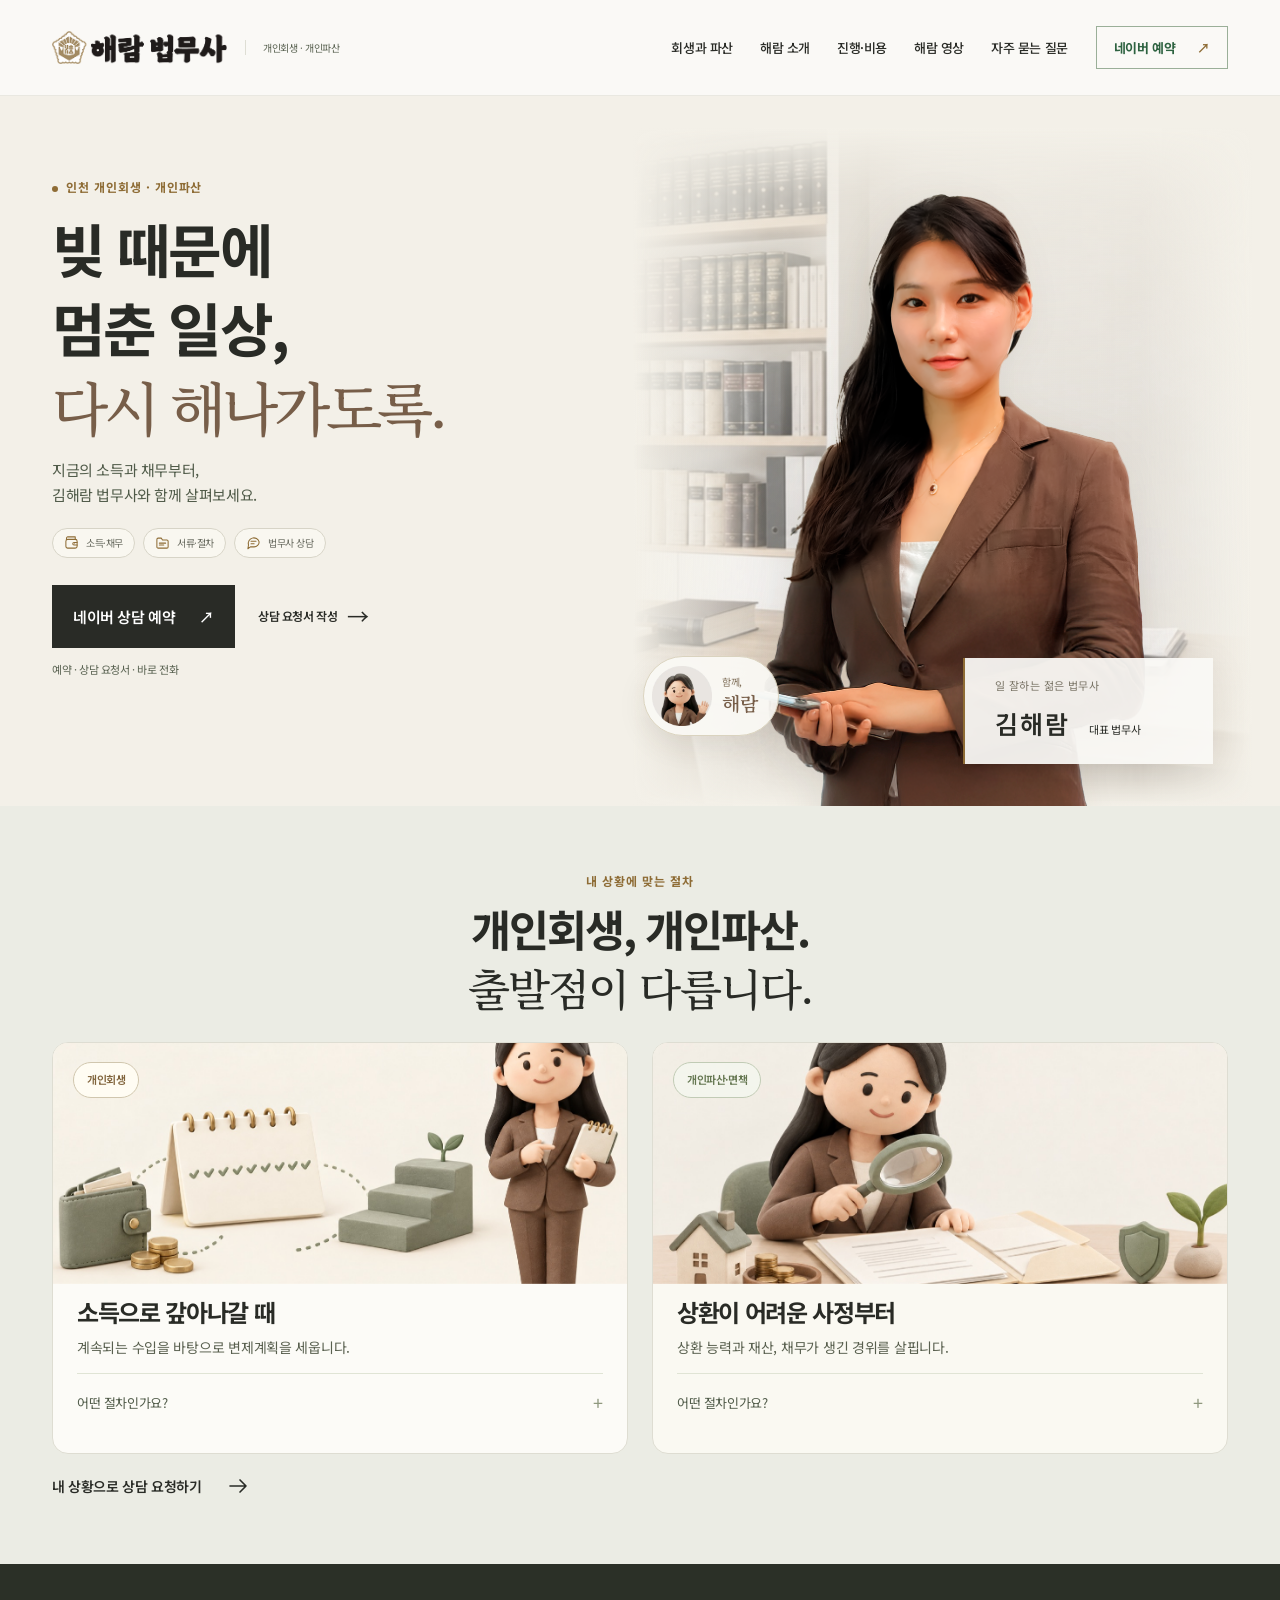
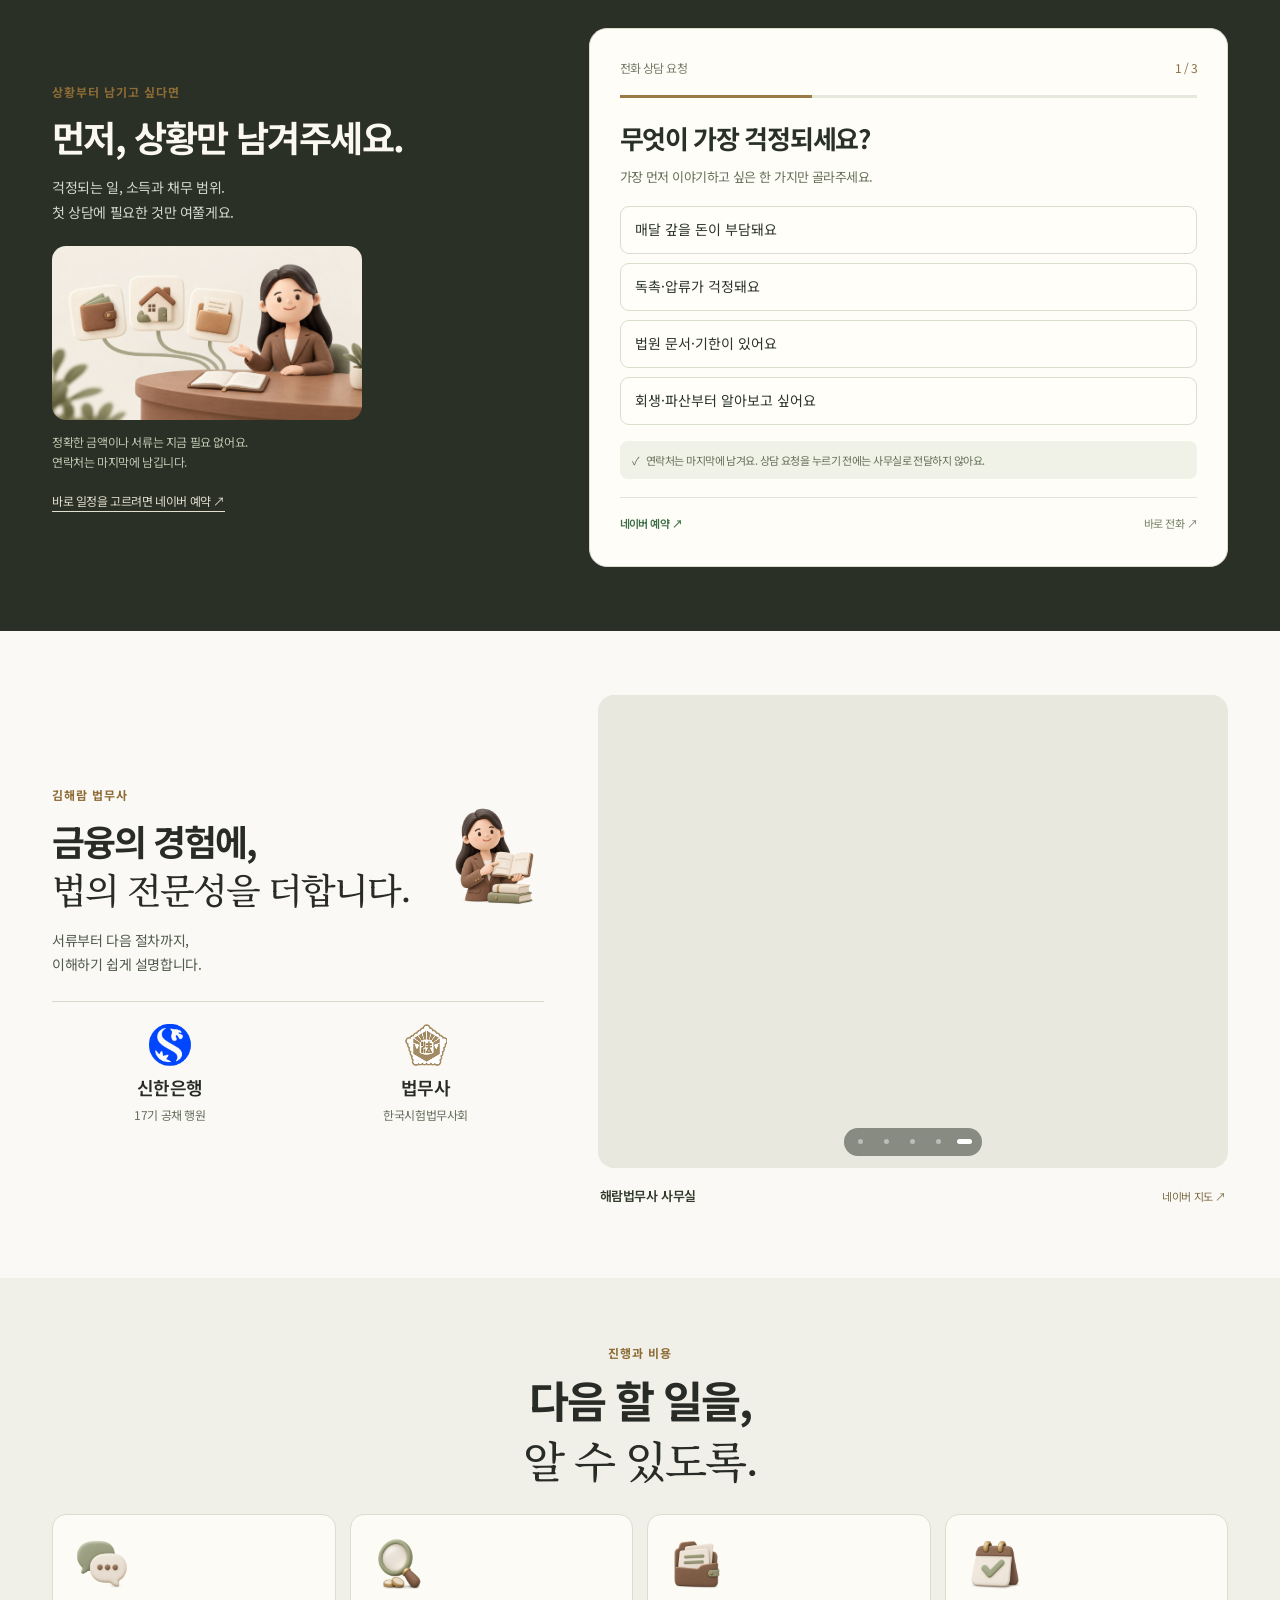
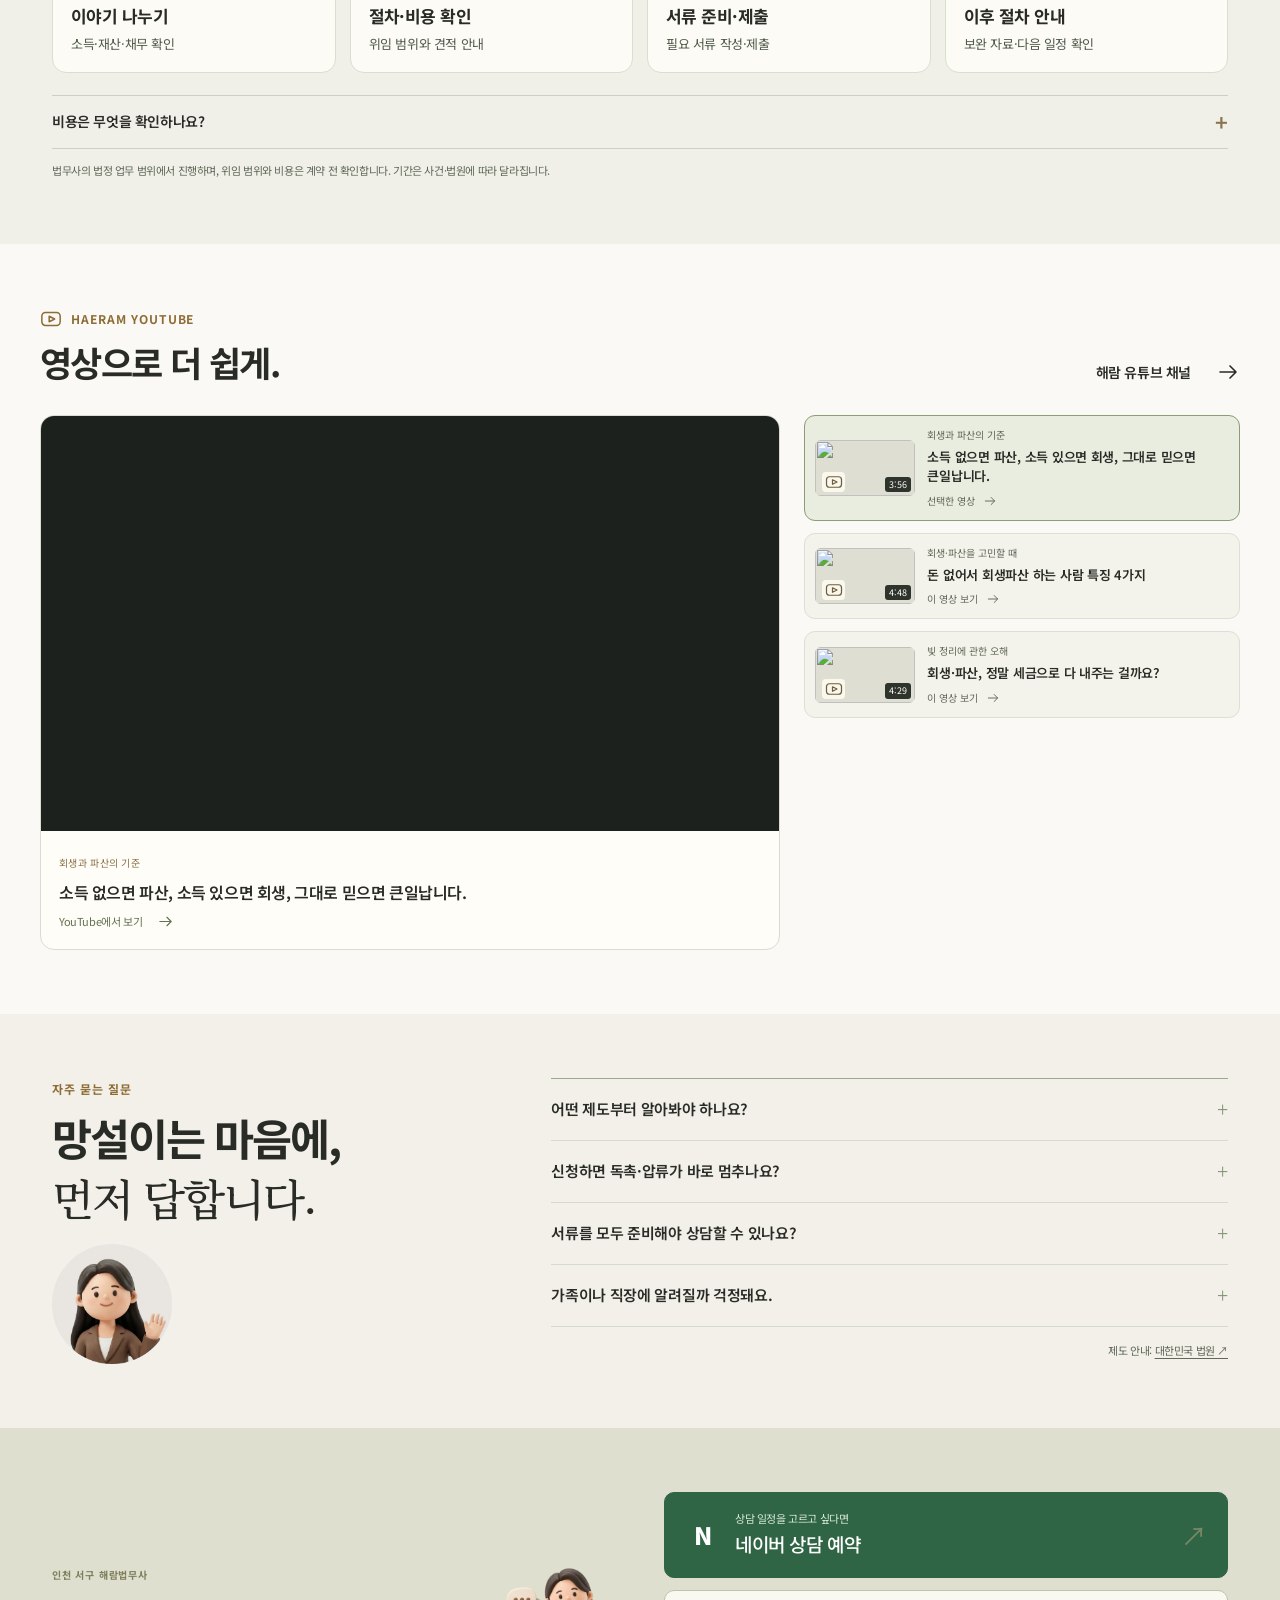
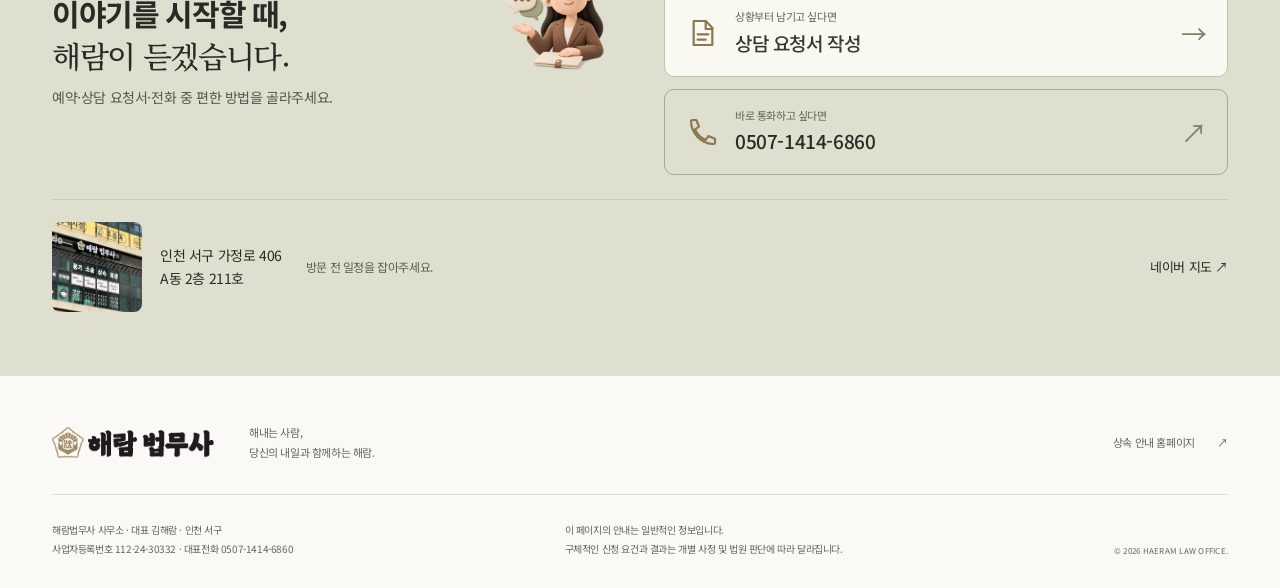
==== index.html @ 33211822 "Use the gold Haeram emblem as a square search and browser favicon" ====
<!doctype html>
<html lang="ko">
<head>
  <meta charset="utf-8">
  <meta name="viewport" content="width=device-width, initial-scale=1">
  <meta name="theme-color" content="#f5f2eb">
  <meta name="google-site-verification" content="SmGbr_n41JqSDn8TrXB387cep0vcuhlEyNXavCn6Y3E">
  <meta name="naver-site-verification" content="d7f7268e193a5d615406a916c98069a9100a23bd">
  <title>인천 개인회생·개인파산 상담 | 해람법무사</title>
  <meta name="description" content="인천 서구 해람법무사 사무소. 김해람 법무사와 개인회생·개인파산 절차, 서류와 비용을 확인하세요. 네이버 상담 예약, 간단한 전화 상담 요청서, 바로 전화로 상담을 시작할 수 있습니다.">
  <meta property="og:title" content="인천 개인회생·개인파산 상담 | 해람법무사">
  <meta property="og:description" content="인천 서구 해람법무사 사무소. 김해람 법무사와 개인회생·개인파산 절차, 서류와 비용을 확인하세요. 네이버 상담 예약, 간단한 전화 상담 요청서, 바로 전화로 상담을 시작할 수 있습니다.">
  <meta property="og:type" content="website">
  <meta property="og:url" content="https://recovery.haeram-law.com/">
  <meta property="og:site_name" content="해람 법무사">
  <meta property="og:image" content="https://recovery.haeram-law.com/assets/haeram-social-v1.jpg">
  <meta property="og:image:secure_url" content="https://recovery.haeram-law.com/assets/haeram-social-v1.jpg">
  <meta property="og:image:type" content="image/jpeg">
  <meta property="og:image:width" content="1200">
  <meta property="og:image:height" content="630">
  <meta property="og:image:alt" content="해람 법무사 개인회생·개인파산. 빚 때문에 멈춘 일상, 다시 해나가도록. 김해람 대표 법무사.">
  <meta name="twitter:card" content="summary_large_image">
  <meta name="twitter:title" content="인천 개인회생·개인파산 상담 | 해람법무사">
  <meta name="twitter:description" content="인천 서구 해람법무사 사무소. 김해람 법무사와 개인회생·개인파산 절차, 서류와 비용을 확인하세요. 네이버 상담 예약, 간단한 전화 상담 요청서, 바로 전화로 상담을 시작할 수 있습니다.">
  <meta name="twitter:image" content="https://recovery.haeram-law.com/assets/haeram-social-v1.jpg">
  <meta name="twitter:image:alt" content="해람 법무사 개인회생·개인파산. 빚 때문에 멈춘 일상, 다시 해나가도록. 김해람 대표 법무사.">
  <link rel="canonical" href="https://recovery.haeram-law.com/">
  <meta property="og:locale" content="ko_KR">
  <meta name="robots" content="index, follow, max-image-preview:large">
  <link rel="sitemap" type="application/xml" href="sitemap.xml">
  <link rel="icon" type="image/png" sizes="192x192" href="https://recovery.haeram-law.com/favicon.png">
  <link rel="apple-touch-icon" sizes="180x180" href="https://recovery.haeram-law.com/apple-touch-icon.png">
  <link rel="preload" as="image" href="assets/portrait-source-a.png">
  <link rel="stylesheet" href="styles.css">
  <link rel="stylesheet" href="visual-v2.css?v=11">
  <link rel="stylesheet" href="mobile-sections.css?v=11">
  <link rel="stylesheet" href="typography.css?v=12">
  <link rel="stylesheet" href="character-refresh.css?v=14">
  <link rel="stylesheet" href="refinement.css?v=16">
  <link rel="stylesheet" href="office-refresh.css?v=27">
  <link rel="stylesheet" href="intake.css?v=28">
  <style id="hero-critical">
/* Critical first-screen rules are embedded in index.html so late styles cannot break the hero. */
html,html.reading-expanded,html.disclosure-active{scroll-snap-type:none!important}
.screen{scroll-snap-align:none!important;scroll-snap-stop:normal!important}
@media(max-width:800px){
 html{-webkit-text-size-adjust:100%;text-size-adjust:100%;overflow-x:hidden;max-width:100%}
 body.visual-version{overflow-x:hidden;overflow-x:clip;max-width:100%}
 .visual-version .site-header{height:64px}
 #home.hero.screen{display:block;height:auto!important;min-height:0!important;max-height:none!important;padding:0;background:#f3f0e8;overflow:hidden}
 #home .hero-grid{display:flex;flex-direction:column;align-items:stretch;gap:0;width:calc(100% - 40px);max-width:620px;height:auto!important;min-height:0;max-height:none;margin:0 auto;position:relative}
 #home .hero-copy{display:block;position:relative;flex:0 0 auto;order:0;width:100%;height:auto!important;min-width:0;min-height:0;padding:22px 0 16px;margin:0;z-index:3;opacity:1;visibility:visible;transform:none;overflow:visible}
 #home .hero-copy .eyebrow{font-size:10px;line-height:1.6;margin:0 0 13px;font-weight:700}
 #home h1{font-size:clamp(27px,7.7vw,38px);line-height:1.42;letter-spacing:-.065em;font-weight:700;margin:0;overflow-wrap:anywhere}
 #home h1 em{font-size:inherit;line-height:inherit}
 #home .hero-desc{font-size:12px;line-height:1.8;margin:12px 0 0}
 #home .hero-eyebrow-brand,#home .hero-desc-full,#home .hero-title-break,#home .hero-topic-chips,#home .hero-actions,#home .hero-copy>.quiet-note,#home .hero-bottom,#home .hero-companion{display:none!important}
 #home .hero-eyebrow-service,#home .hero-desc-short{display:inline}
 #home .hero-visual{display:block;position:relative;flex:0 0 auto;order:1;isolation:isolate;contain:none;width:calc(100% + 40px);max-width:none;height:400px;height:clamp(330px,106vw,450px);min-height:330px;max-height:none;padding:0;margin:0 0 0 -20px;overflow:hidden}
 #home .hero-office-layer{position:absolute;inset:0;z-index:0;overflow:hidden;pointer-events:none}
 #home .hero-office-layer>img{display:block;width:100%;height:100%;object-fit:cover;object-position:45% 45%;opacity:.79;filter:saturate(.68) brightness(1.04) blur(1px);transform:scale(1.035)!important;animation:none!important;transition:none!important;will-change:auto}
 #home .hero-office-layer:after{content:"";position:absolute;inset:0;background:linear-gradient(180deg,#f3f0e8 0%,#f3f0e8b0 10%,#f3f0e825 34%,#f3f0e83b 84%,#f3f0e8 100%)}
 #home .hero-portrait{display:block;position:absolute;top:0;right:5%;bottom:auto;left:auto;z-index:2;width:clamp(213.75px,72.2vw,304px);max-width:none;height:auto;min-height:0;max-height:none;margin:0;object-fit:contain;object-position:center top;transform:none!important;transition:none!important;animation:none!important;will-change:auto}
 #home .portrait-label{display:block;position:absolute;top:clamp(210px,64vw,260px);bottom:auto!important;left:20px;right:auto;z-index:5;width:auto;min-width:0;max-width:calc(100% - 40px);height:auto;margin:0;padding:12px 18px;border-left:2px solid #8e6c35;background:#faf9f6ee;box-shadow:0 6px 40px #292b2612;transform:none}
 #home .portrait-label>span{display:block;font-size:9px;line-height:1.6;margin:0 0 4px;color:#7a7567;letter-spacing:.04em}
 #home .portrait-label strong{display:block;font-size:22px;line-height:1.6;letter-spacing:.04em;font-weight:600;white-space:nowrap}
 #home .portrait-label small{font-size:9px;margin-left:8px;font-weight:400;letter-spacing:-.02em}
}
@media(max-width:350px){
 #home .hero-grid{width:calc(100% - 32px)}
 #home .hero-copy{padding-top:16px;padding-bottom:14px}
 #home h1{font-size:26px}
 #home .hero-desc{font-size:11px;margin-top:8px}
 #home .hero-visual{width:calc(100% + 32px);margin-left:-16px}
 #home .portrait-label{left:16px;padding:10px 14px;max-width:calc(100% - 32px)}
}

@supports not (overflow:clip){@media(max-width:800px){body.visual-version{padding-top:64px}.visual-version .site-header{position:fixed;top:0;left:0;right:0;width:100%}}}
</style>
  <script src="app.js?v=20" defer></script>
  <script src="hero-stability.js?v=26" defer></script>
  <script src="motion.js?v=21" defer></script>
  <script src="office-carousel.js?v=20" defer></script>
  <script src="repayment-core.js?v=21" defer></script>
  <script src="amount-input.js?v=22" defer></script>
  <script src="request-id.js?v=24" defer></script>
  <script src="intake.js?v=28" defer></script>
  <script type="application/ld+json">{"@context": "https://schema.org", "@graph": [{"@type": "LegalService", "@id": "https://recovery.haeram-law.com/#office", "name": "해람법무사 사무소", "url": "https://recovery.haeram-law.com/", "image": "https://recovery.haeram-law.com/assets/office-consultation.jpg", "logo": "https://recovery.haeram-law.com/assets/official-logo.png", "telephone": "+82-507-1414-6860", "address": {"@type": "PostalAddress", "streetAddress": "가정로 406 A동 2층 211호", "addressLocality": "서구", "addressRegion": "인천광역시", "addressCountry": "KR"}, "areaServed": {"@type": "City", "name": "인천광역시"}, "description": "김해람 법무사의 개인회생·개인파산 상담 및 법무사 업무 안내", "sameAs": ["https://haeram-law.com/", "https://blog.naver.com/haeram_kim", "https://www.youtube.com/@해람법무사"]}, {"@type": "WebPage", "@id": "https://recovery.haeram-law.com/#webpage", "url": "https://recovery.haeram-law.com/", "name": "인천 개인회생·개인파산 상담 | 해람법무사", "inLanguage": "ko-KR", "about": {"@id": "https://recovery.haeram-law.com/#office"}}]}</script>
<script type="application/json" id="intake-config">{"endpoint": "https://script.google.com/macros/s/AKfycbwXOQLVbRO9_maKKApJipKzFv1RS8U3-fy2kZ3qV4_9blN-CrCFNCQLccTyebJBwqjX/exec", "consentVersion": "haeram-intake-2026-11-05-v2", "bookingUrl": "https://map.naver.com/p/entry/place/2000521595?placePath=%2Fbooking%3Fentry%3Dpll%26from%3Dnx%26fromNxList%3Dtrue&placeSearchOption=entry%3Dpll%26fromNxList%3Dtrue&searchType=place&c=15.00,0,0,0,dh"}</script>
</head>
<body class="visual-version">
<svg class="icon-library" xmlns="http://www.w3.org/2000/svg" aria-hidden="true" focusable="false"><symbol id="i-wallet" viewBox="0 0 24 24"><path d="M4 7V5a2 2 0 0 1 2-2h12v4"/><rect x="3" y="7" width="18" height="14" rx="3"/><path d="M21 12h-5a2 2 0 0 0 0 4h5"/><path d="M17 14h.01"/></symbol><symbol id="i-calendar" viewBox="0 0 24 24"><rect x="3" y="5" width="18" height="16" rx="3"/><path d="M7 3v4M17 3v4M3 10h18M7 15l3 3 6-6"/></symbol><symbol id="i-shield" viewBox="0 0 24 24"><path d="m12 3 8 3v6c0 5-8 9-8 9s-8-4-8-9V6l8-3Z"/><path d="m8 12 3 3 5-6"/></symbol><symbol id="i-folder" viewBox="0 0 24 24"><path d="M3 7a2 2 0 0 1 2-2h5l2 3h7a2 2 0 0 1 2 2v9a2 2 0 0 1-2 2H5a2 2 0 0 1-2-2V7Z"/><path d="M7 13h10M7 16h7"/></symbol><symbol id="i-search" viewBox="0 0 24 24"><circle cx="10" cy="10" r="6"/><path d="m15 15 6 6"/></symbol><symbol id="i-home" viewBox="0 0 24 24"><path d="m3 10 9-7 9 7M5 9v12h14V9"/><path d="M9 21v-8h6v8"/></symbol><symbol id="i-bank" viewBox="0 0 24 24"><path d="m3 7 9-4 9 4v2H3V7ZM3 21h18M5 9v9M10 9v9M14 9v9M19 9v9"/></symbol><symbol id="i-person" viewBox="0 0 24 24"><circle cx="12" cy="7" r="4"/><path d="M4 21v-2a8 8 0 0 1 16 0v2"/></symbol><symbol id="i-chat" viewBox="0 0 24 24"><path d="M21 11a8 8 0 0 1-8 8H7l-4 3 1-6a8 8 0 1 1 17-5Z"/><path d="M8 10h8M8 14h5"/></symbol><symbol id="i-phone" viewBox="0 0 24 24"><path d="M7 3H4a1 1 0 0 0-1 1c0 9 8 17 17 17a1 1 0 0 0 1-1v-3l-5-2-2 3a16 16 0 0 1-8-8l3-2-2-5Z"/></symbol><symbol id="i-coins" viewBox="0 0 24 24"><ellipse cx="9" cy="6" rx="6" ry="3"/><path d="M3 6v5c0 2 3 3 6 3M3 11v5c0 2 3 3 6 3"/><ellipse cx="16" cy="13" rx="5" ry="3"/><path d="M11 13v5c0 2 2 3 5 3s5-1 5-3v-5"/></symbol><symbol id="i-document" viewBox="0 0 24 24"><path d="M14 3H5v18h14V8l-5-5Z"/><path d="M14 3v6h5M8 13h8M8 17h6"/></symbol><symbol id="i-send" viewBox="0 0 24 24"><path d="m3 11 18-8-7 18-3-7-8-3Z"/><path d="m11 14 10-11"/></symbol><symbol id="i-clock" viewBox="0 0 24 24"><circle cx="12" cy="12" r="9"/><path d="M12 7v5l4 2"/></symbol><symbol id="i-lock" viewBox="0 0 24 24"><rect x="4" y="10" width="16" height="11" rx="3"/><path d="M8 10V7a4 4 0 0 1 8 0v3M12 14v3"/></symbol><symbol id="i-check" viewBox="0 0 24 24"><path d="m5 12 4 4L19 6"/></symbol><symbol id="i-arrow" viewBox="0 0 24 24"><path d="M4 12h16m-6-6 6 6-6 6"/></symbol><symbol id="i-play" viewBox="0 0 24 24"><rect x="2" y="5" width="20" height="14" rx="4"/><path d="m10 9 6 3-6 3V9Z"/></symbol><symbol id="i-book" viewBox="0 0 24 24"><path d="M12 5C9 3 5 3 2 4v16c3-1 7-1 10 1 3-2 7-2 10-1V4c-3-1-7-1-10 1v16"/><path d="M6 8h2M6 12h2M16 8h2M16 12h2"/></symbol><symbol id="i-alert" viewBox="0 0 24 24"><path d="m12 3 10 18H2L12 3Z"/><path d="M12 9v5M12 17h.01"/></symbol><symbol id="i-chart" viewBox="0 0 24 24"><path d="M4 3v18h17M8 16v-4M13 16V8M18 16V5"/></symbol><symbol id="i-leaf" viewBox="0 0 24 24"><path d="M20 3c-9 0-16 3-16 10a7 7 0 0 0 7 7c7 0 9-8 9-17Z"/><path d="M4 22 16 9"/></symbol><symbol id="i-refresh" viewBox="0 0 24 24"><path d="M3 10a9 9 0 0 1 16-5l2 3M21 3v5h-5M21 14a9 9 0 0 1-16 5l-2-3M3 21v-5h5"/></symbol></svg>
<a class="skip-link" href="#main">본문으로 바로가기</a>
<header class="site-header">
  <div class="wrap header-inner">
    <a class="brand" href="#home" aria-label="해람 법무사 처음으로"><img src="assets/official-logo.png" alt="해람 법무사" width="393" height="76"><span>개인회생 · 개인파산</span></a>
    <nav class="desktop-nav" aria-label="주요 메뉴"><a href="#solutions">회생과 파산</a><a href="#about">해람 소개</a><a href="#process">진행·비용</a><a href="#youtube">해람 영상</a><a href="#faq">자주 묻는 질문</a></nav>
    <a class="header-contact booking-link" href="https://map.naver.com/p/entry/place/2000521595?placePath=%2Fbooking%3Fentry%3Dpll%26from%3Dnx%26fromNxList%3Dtrue&amp;placeSearchOption=entry%3Dpll%26fromNxList%3Dtrue&amp;searchType=place&amp;c=15.00,0,0,0,dh" target="_blank" rel="noopener noreferrer">네이버 예약 <span aria-hidden="true">↗</span></a>
    <button class="menu-toggle" type="button" aria-expanded="false" aria-controls="mobile-nav" aria-label="메뉴 열기"><span></span><span></span></button>
  </div>
  <nav class="mobile-nav" id="mobile-nav" aria-label="모바일 메뉴" hidden><a href="#solutions">회생과 파산</a><a href="#about">해람 소개</a><a href="#process">진행·비용</a><a href="#youtube">해람 영상</a><a href="#faq">자주 묻는 질문</a><a href="#contact">상담 안내</a></nav>
</header>
<main id="main">
<section class="hero screen" id="home" aria-labelledby="hero-title">
  <div class="wrap hero-grid">
    <div class="hero-copy">
      <p class="eyebrow"><span class="gold-dot"></span><span class="hero-eyebrow-brand">인천 개인회생 · 개인파산</span><span class="hero-eyebrow-service">인천 개인회생 · 개인파산</span></p>
      <h1 id="hero-title">빚 때문에 <br class="hero-title-break">멈춘 일상,<br><em>다시 해나가도록.</em></h1>
      <p class="hero-desc"><span class="hero-desc-full">지금의 소득과 채무부터,<br>김해람 법무사와 함께 살펴보세요.</span><span class="hero-desc-short">내 상황에 필요한 길, 함께 살펴봐요.</span></p><div class="hero-topic-chips"><span><svg class="ui-icon " aria-hidden="true" focusable="false"><use href="#i-wallet"></use></svg>소득·채무</span><span><svg class="ui-icon " aria-hidden="true" focusable="false"><use href="#i-folder"></use></svg>서류·절차</span><span><svg class="ui-icon " aria-hidden="true" focusable="false"><use href="#i-chat"></use></svg>법무사 상담</span></div>
      <div class="hero-actions"><a class="button button-dark booking-link" href="https://map.naver.com/p/entry/place/2000521595?placePath=%2Fbooking%3Fentry%3Dpll%26from%3Dnx%26fromNxList%3Dtrue&amp;placeSearchOption=entry%3Dpll%26fromNxList%3Dtrue&amp;searchType=place&amp;c=15.00,0,0,0,dh" target="_blank" rel="noopener noreferrer">네이버 상담 예약 <span aria-hidden="true">↗</span></a><a class="text-link" href="#start">상담 요청서 작성 <span aria-hidden="true">→</span></a></div>
      <p class="quiet-note">예약 · 상담 요청서 · 바로 전화</p>
    </div>
    <div class="hero-visual">
      <div class="hero-office-layer" aria-hidden="true"><img src="assets/office-library-v4.jpg" alt="" width="1536" height="1024" decoding="async"></div>
      <img class="hero-portrait" src="assets/portrait-source-a.png" alt="해람법무사 사무소 김해람 법무사" width="1059" height="2440" fetchpriority="high">
      <div class="portrait-label"><span>일 잘하는 젊은 법무사</span><strong>김해람 <small>대표 법무사</small></strong></div>
      <div class="hero-companion"><img src="assets/brand-character.webp" alt="" width="375" height="375"><span>함께,<br><strong>해람</strong></span></div>
    </div>
  </div>
  </section>
<section class="section solutions screen" id="solutions" aria-labelledby="solutions-title"><div class="wrap">
<div class="section-heading"><p class="eyebrow">내 상황에 맞는 절차</p><h2 id="solutions-title">개인회생, 개인파산.<br><span class="serif-accent">출발점이 다릅니다.</span></h2></div><div class="solution-grid"><article id="rehabilitation" class="solution-card visual-solution rehabilitation"><div class="solution-art"><img src="assets/rehabilitation-3d-v2.jpg" alt="개인회생 절차를 설명하는 해람 캐릭터" width="1400" height="930" loading="lazy"><span class="art-label">개인회생</span></div><div class="solution-body"><h3>소득으로 갚아나갈 때</h3><p class="solution-one-line">계속되는 수입을 바탕으로 변제계획을 세웁니다.</p><details class="solution-details"><summary>어떤 절차인가요?<span aria-hidden="true">+</span></summary><p>소득·생계비·재산·채무를 확인하고 법원의 변제계획에 따라 갚은 뒤 남은 채무의 면책을 구합니다.</p></details></div></article><article id="bankruptcy" class="solution-card visual-solution bankruptcy"><div class="solution-art"><img src="assets/bankruptcy-3d-v2.jpg" alt="개인파산·면책 절차를 설명하는 해람 캐릭터" width="1400" height="930" loading="lazy"><span class="art-label">개인파산·면책</span></div><div class="solution-body"><h3>상환이 어려운 사정부터</h3><p class="solution-one-line">상환 능력과 재산, 채무가 생긴 경위를 살핍니다.</p><details class="solution-details"><summary>어떤 절차인가요?<span aria-hidden="true">+</span></summary><p>소득 유무만으로 정해지지 않습니다. 파산선고와 면책은 별개의 판단이며, 일부 채무는 면책되지 않을 수 있습니다.</p></details></div></article></div><a class="text-link section-next" href="#start">내 상황으로 상담 요청하기 <svg class="ui-icon" aria-hidden="true" focusable="false"><use href="#i-arrow"></use></svg></a></div></section>
<section class="section consultation-intake screen" id="start" aria-labelledby="start-title"><div class="wrap intake-layout"><div class="intake-intro"><p class="eyebrow">상황부터 남기고 싶다면</p><h2 id="start-title">먼저, 상황만 남겨주세요.</h2><p>걱정되는 일, 소득과 채무 범위.<br>첫 상담에 필요한 것만 여쭐게요.</p><img class="intake-guide" src="assets/consult-guide-3d-v2.jpg" alt="상담 내용을 정리해주는 해람 캐릭터" width="1400" height="792" loading="lazy"><p class="intake-note">정확한 금액이나 서류는 지금 필요 없어요.<br>연락처는 마지막에 남깁니다.</p><a class="intake-booking-link" href="https://map.naver.com/p/entry/place/2000521595?placePath=%2Fbooking%3Fentry%3Dpll%26from%3Dnx%26fromNxList%3Dtrue&amp;placeSearchOption=entry%3Dpll%26fromNxList%3Dtrue&amp;searchType=place&amp;c=15.00,0,0,0,dh" target="_blank" rel="noopener noreferrer">바로 일정을 고르려면 네이버 예약 ↗</a></div><div class="intake-widget" id="intake-widget"><div class="intake-top"><span>전화 상담 요청</span><span id="intake-step" aria-live="polite">1 / 3</span></div><div class="intake-progress" aria-hidden="true"><span id="intake-progress"></span></div><div id="intake-screen"><div class="intake-fallback"><p class="desc">네이버 예약이나 전화로도 상담을 시작할 수 있어요.</p><div class="intake-alternatives"><a href="https://map.naver.com/p/entry/place/2000521595?placePath=%2Fbooking%3Fentry%3Dpll%26from%3Dnx%26fromNxList%3Dtrue&amp;placeSearchOption=entry%3Dpll%26fromNxList%3Dtrue&amp;searchType=place&amp;c=15.00,0,0,0,dh" target="_blank" rel="noopener noreferrer">네이버 상담 예약 ↗</a><a href="tel:050714146860">바로 전화 ↗</a></div></div></div><noscript>상담 요청서에는 JavaScript가 필요합니다. <a href="https://map.naver.com/p/entry/place/2000521595?placePath=%2Fbooking%3Fentry%3Dpll%26from%3Dnx%26fromNxList%3Dtrue&amp;placeSearchOption=entry%3Dpll%26fromNxList%3Dtrue&amp;searchType=place&amp;c=15.00,0,0,0,dh">네이버 예약</a>이나 <a href="tel:050714146860">전화 상담</a>을 이용해주세요.</noscript></div></div></section>
<section class="section about screen" id="about" aria-labelledby="about-title"><div class="wrap about-office-grid">
<div class="about-copy"><div class="about-heading"><p class="eyebrow">김해람 법무사</p><h2 id="about-title">금융의 경험에,<br><span class="serif-accent">법의 전문성을 더합니다.</span></h2><img class="about-guide" src="assets/haeram-about-character-v1.png" alt="" width="640" height="640" loading="lazy"></div><p class="about-intro">서류부터 다음 절차까지,<br>이해하기 쉽게 설명합니다.</p><div class="credential-grid"><div><span class="credential-symbol shinhan-symbol" aria-hidden="true"><img src="assets/shinhan-signature-official.png" alt="" width="1590" height="401" loading="lazy"></span><strong>신한은행</strong><span class="credential-detail">17기 공채 행원</span></div><div><span class="credential-symbol law-symbol" aria-hidden="true"><img src="assets/official-logo.png" alt="" width="393" height="76" loading="lazy"></span><strong>법무사</strong><span class="credential-detail">한국시험법무사회</span></div></div></div>
<figure class="office-slideshow" id="office" aria-label="해람법무사 사무실 사진"><div class="office-carousel-shell"><div class="office-carousel" id="office-carousel" tabindex="0" role="group" aria-roledescription="사진 슬라이드" aria-label="사무실 사진, 좌우로 넘길 수 있어요"><div class="office-carousel-slide" data-photo-index="0"><img src="assets/office-consultation.jpg" alt="상담 테이블과 자격증 액자가 있는 해람법무사 사무실" width="1000" height="749" loading="lazy" decoding="async" draggable="false"></div><div class="office-carousel-slide" data-photo-index="1"><img src="assets/office-workspace.jpg" alt="책상과 책장, 자격증 액자가 있는 해람법무사 업무 공간" width="1000" height="749" loading="lazy" decoding="async" draggable="false"></div><div class="office-carousel-slide" data-photo-index="2"><img src="assets/office-library.jpg" alt="법률 서적과 임명장이 놓인 해람법무사 사무실 책장" width="1000" height="749" loading="lazy" decoding="async" draggable="false"></div><div class="office-carousel-slide" data-photo-index="3"><img src="assets/office-daylight.jpg" alt="창가와 책장이 보이는 해람법무사 사무실 내부" width="1000" height="749" loading="lazy" decoding="async" draggable="false"></div><div class="office-carousel-slide" data-photo-index="4"><img src="assets/office-meeting.jpg" alt="테이블과 의자가 놓인 해람법무사 상담 공간" width="1000" height="749" loading="lazy" decoding="async" draggable="false"></div></div><div class="office-carousel-dots" role="group" aria-label="사무실 사진 선택"><button type="button" class="office-dot" data-slide="0" aria-label="사무실 사진 1" aria-current="true"></button><button type="button" class="office-dot" data-slide="1" aria-label="사무실 사진 2"></button><button type="button" class="office-dot" data-slide="2" aria-label="사무실 사진 3"></button><button type="button" class="office-dot" data-slide="3" aria-label="사무실 사진 4"></button><button type="button" class="office-dot" data-slide="4" aria-label="사무실 사진 5"></button></div></div><figcaption><a class="office-map-link" href="https://map.naver.com/p/search/%ED%95%B4%EB%9E%8C%EB%B2%95%EB%AC%B4%EC%82%AC" target="_blank" rel="noopener noreferrer"><span>해람법무사 사무실</span><span>네이버 지도 <span aria-hidden="true">↗</span></span></a></figcaption></figure>

</div></section>
<section class="section process screen" id="process" aria-labelledby="process-title"><div class="wrap"><div class="section-heading"><p class="eyebrow">진행과 비용</p><h2 id="process-title">다음 할 일을,<br><span class="serif-accent">알 수 있도록.</span></h2></div><ol class="journey-grid"><li><div class="journey-icon"><img class="journey-art" src="assets/journey-chat-v3.png" alt="" width="384" height="384" loading="lazy"></div><h3>이야기 나누기</h3><p>소득·재산·채무 확인</p></li><li><div class="journey-icon"><img class="journey-art" src="assets/journey-review-v3.png" alt="" width="384" height="384" loading="lazy"></div><h3>절차·비용 확인</h3><p>위임 범위와 견적 안내</p></li><li><div class="journey-icon"><img class="journey-art" src="assets/journey-folder-v3.png" alt="" width="384" height="384" loading="lazy"></div><h3>서류 준비·제출</h3><p>필요 서류 작성·제출</p></li><li><div class="journey-icon"><img class="journey-art" src="assets/journey-calendar-v3.png" alt="" width="384" height="384" loading="lazy"></div><h3>이후 절차 안내</h3><p>보완 자료·다음 일정 확인</p></li></ol><details class="cost-disclosure" id="cost"><summary>비용은 무엇을 확인하나요?<span aria-hidden="true">+</span></summary><div class="cost-summary"><p><strong>법무사 보수</strong>업무 범위·부가세·지급 조건</p><p><strong>법원 실비</strong>인지대·송달료·예납금</p><p><strong>추가 조건</strong>추가 비용 기준·분납 여부</p></div></details><p class="section-footnote">법무사의 법정 업무 범위에서 진행하며, 위임 범위와 비용은 계약 전 확인합니다. 기간은 사건·법원에 따라 달라집니다.</p></div></section>
<section class="section journal youtube-section screen" id="youtube" aria-labelledby="journal-title"><div class="wrap">
<div class="split-heading youtube-desktop-heading"><div><p class="eyebrow youtube-eyebrow"><svg class="ui-icon" aria-hidden="true" focusable="false"><use href="#i-play"></use></svg> HAERAM YOUTUBE</p><h2 id="journal-title">영상으로 더 쉽게.</h2></div><a class="text-link" href="https://www.youtube.com/@해람법무사" target="_blank" rel="noopener noreferrer">해람 유튜브 채널 <svg class="ui-icon" aria-hidden="true" focusable="false"><use href="#i-arrow"></use></svg></a></div>
<div class="youtube-layout"><div class="youtube-feature-screen"><div class="youtube-feature"><div class="youtube-player"><iframe id="haeram-youtube-player" width="800" height="450" src="https://www.youtube.com/embed/IfhWV79XJvY?rel=0&amp;playsinline=1" title="해람법무사 — 소득 없으면 파산, 소득 있으면 회생, 그대로 믿으면 큰일납니다." loading="lazy" referrerpolicy="strict-origin-when-cross-origin" allow="accelerometer; autoplay; clipboard-write; encrypted-media; gyroscope; picture-in-picture; web-share" allowfullscreen></iframe></div><div class="youtube-feature-caption"><span class="video-topic" id="youtube-topic">회생과 파산의 기준</span><h3 id="youtube-title" tabindex="-1">소득 없으면 파산, 소득 있으면 회생, 그대로 믿으면 큰일납니다.</h3><a class="youtube-watch-link" id="youtube-watch-link" href="https://www.youtube.com/watch?v=IfhWV79XJvY" target="_blank" rel="noopener noreferrer">YouTube에서 보기 <svg class="ui-icon" aria-hidden="true" focusable="false"><use href="#i-arrow"></use></svg></a></div></div></div><div class="youtube-playlist-screen" id="youtube-more"><div class="youtube-playlist" role="group" aria-label="해람의 회생·파산 영상 선택">
<button class="youtube-choice is-active" type="button" data-video-id="IfhWV79XJvY" data-video-title="소득 없으면 파산, 소득 있으면 회생, 그대로 믿으면 큰일납니다." data-video-topic="회생과 파산의 기준" aria-pressed="true" aria-label="이 영상 재생: 소득 없으면 파산, 소득 있으면 회생, 그대로 믿으면 큰일납니다."><span class="youtube-thumb"><img src="https://i.ytimg.com/vi/IfhWV79XJvY/hqdefault.jpg" alt="" width="480" height="360" loading="lazy"><span class="youtube-duration">3:56</span><span class="youtube-thumb-play" aria-hidden="true"><svg class="ui-icon" aria-hidden="true" focusable="false"><use href="#i-play"></use></svg></span></span><span class="youtube-choice-copy"><span class="youtube-choice-topic">회생과 파산의 기준</span><strong>소득 없으면 파산, 소득 있으면 회생, 그대로 믿으면 큰일납니다.</strong><span class="youtube-choice-state">선택한 영상 <svg class="ui-icon" aria-hidden="true" focusable="false"><use href="#i-arrow"></use></svg></span></span></button>
<button class="youtube-choice" type="button" data-video-id="arewTaDJp4s" data-video-title="돈 없어서 회생파산 하는 사람 특징 4가지" data-video-topic="회생·파산을 고민할 때" aria-pressed="false" aria-label="이 영상 재생: 돈 없어서 회생파산 하는 사람 특징 4가지"><span class="youtube-thumb"><img src="https://i.ytimg.com/vi/arewTaDJp4s/hqdefault.jpg" alt="" width="480" height="360" loading="lazy"><span class="youtube-duration">4:48</span><span class="youtube-thumb-play" aria-hidden="true"><svg class="ui-icon" aria-hidden="true" focusable="false"><use href="#i-play"></use></svg></span></span><span class="youtube-choice-copy"><span class="youtube-choice-topic">회생·파산을 고민할 때</span><strong>돈 없어서 회생파산 하는 사람 특징 4가지</strong><span class="youtube-choice-state">이 영상 보기 <svg class="ui-icon" aria-hidden="true" focusable="false"><use href="#i-arrow"></use></svg></span></span></button>
<button class="youtube-choice" type="button" data-video-id="yPvxr18G_Pw" data-video-title="회생·파산, 정말 세금으로 다 내주는 걸까요?" data-video-topic="빚 정리에 관한 오해" aria-pressed="false" aria-label="이 영상 재생: 회생·파산, 정말 세금으로 다 내주는 걸까요?"><span class="youtube-thumb"><img src="https://i.ytimg.com/vi/yPvxr18G_Pw/hqdefault.jpg" alt="" width="480" height="360" loading="lazy"><span class="youtube-duration">4:29</span><span class="youtube-thumb-play" aria-hidden="true"><svg class="ui-icon" aria-hidden="true" focusable="false"><use href="#i-play"></use></svg></span></span><span class="youtube-choice-copy"><span class="youtube-choice-topic">빚 정리에 관한 오해</span><strong>회생·파산, 정말 세금으로 다 내주는 걸까요?</strong><span class="youtube-choice-state">이 영상 보기 <svg class="ui-icon" aria-hidden="true" focusable="false"><use href="#i-arrow"></use></svg></span></span></button>
<p class="youtube-status sr-only" id="youtube-status" aria-live="polite"></p></div></div></div></div></section>
<section class="section faq screen" id="faq" aria-labelledby="faq-title"><div class="wrap faq-grid"><div class="faq-heading"><p class="eyebrow">자주 묻는 질문</p><h2 id="faq-title">망설이는 마음에,<br><span class="serif-accent">먼저 답합니다.</span></h2><div class="faq-helper"><img src="assets/brand-character.webp" alt="" width="375" height="375" loading="lazy"></div></div><div class="faq-list"><details><summary>어떤 제도부터 알아봐야 하나요?<span aria-hidden="true">+</span></summary><p>소득·생계비·재산과 상환 능력을 함께 살펴야 합니다. 제도를 미리 고르지 않고 현재 상황부터 말씀해주셔도 됩니다.</p></details><details><summary>신청하면 독촉·압류가 바로 멈추나요?<span aria-hidden="true">+</span></summary><p>신청만으로 자동으로 멈추지 않습니다. 절차와 법원 결정, 채권 종류에 따라 다릅니다. 받은 서류와 기한이 있다면 먼저 알려주세요.</p></details><details><summary>서류를 모두 준비해야 상담할 수 있나요?<span aria-hidden="true">+</span></summary><p>대략적인 소득·채무·재산만 정리해도 괜찮습니다. 자세한 서류는 상황을 확인한 뒤 안내합니다. 법원 문서는 이름과 기한을 확인해주세요.</p></details><details><summary>가족이나 직장에 알려질까 걱정돼요.<span aria-hidden="true">+</span></summary><p>편한 연락 방법과 시간을 먼저 말씀해주세요. 다만 필요한 서류·우편·금융거래 영향까지 일률적으로 비밀을 보장할 수는 없으므로 구체적으로 확인해야 합니다.</p></details><p class="section-footnote sources">제도 안내: <a href="https://swb.scourt.go.kr/rel/guide/personal_r/index.jsp" target="_blank" rel="noopener noreferrer">대한민국 법원 ↗</a></p></div></div></section>
<section class="contact screen" id="contact" aria-labelledby="contact-title">
  <div class="wrap contact-grid"><div class="contact-copy"><div class="contact-intro"><div class="contact-heading"><p class="eyebrow">인천 서구 해람법무사</p><h2 id="contact-title">이야기를 시작할 때,<br><em>해람이 듣겠습니다.</em></h2></div><img class="contact-guide" src="assets/haeram-contact-character-v1.png" alt="" width="640" height="640" loading="lazy"></div><p>예약·상담 요청서·전화 중 편한 방법을 골라주세요.</p></div><div class="contact-actions"><a class="contact-booking booking-link" href="https://map.naver.com/p/entry/place/2000521595?placePath=%2Fbooking%3Fentry%3Dpll%26from%3Dnx%26fromNxList%3Dtrue&amp;placeSearchOption=entry%3Dpll%26fromNxList%3Dtrue&amp;searchType=place&amp;c=15.00,0,0,0,dh" target="_blank" rel="noopener noreferrer"><span class="naver-symbol" aria-hidden="true">N</span><span><small>상담 일정을 고르고 싶다면</small><strong>네이버 상담 예약</strong></span><span aria-hidden="true">↗</span></a><a class="contact-request" href="#start"><svg class="ui-icon contact-icon" aria-hidden="true"><use href="#i-document"></use></svg><span><small>상황부터 남기고 싶다면</small><strong>상담 요청서 작성</strong></span><span aria-hidden="true">→</span></a><a class="contact-phone" href="tel:050714146860"><svg class="ui-icon contact-icon" aria-hidden="true"><use href="#i-phone"></use></svg><span><small>바로 통화하고 싶다면</small><strong>0507-1414-6860</strong></span><span aria-hidden="true">↗</span></a></div><div class="contact-visit" id="visit"><img src="assets/office-exterior.jpg" alt="해람법무사 사무소 간판과 건물 외관" width="750" height="1000" loading="lazy"><div><address>인천 서구 가정로 406<br>A동 2층 211호</address><p>방문 전 일정을 잡아주세요.</p><a href="https://map.naver.com/p/search/%ED%95%B4%EB%9E%8C%EB%B2%95%EB%AC%B4%EC%82%AC" target="_blank" rel="noopener noreferrer">네이버 지도 ↗</a></div></div></div>
</section>
</main>
<footer class="site-footer"><div class="wrap footer-top"><a class="brand" href="#home"><img src="assets/official-logo.png" alt="해람 법무사" width="393" height="76"></a><p>해내는 사람,<br>당신의 내일과 함께하는 해람.</p><a href="https://haeram-law.com/" target="_blank" rel="noopener noreferrer">상속 안내 홈페이지 <span aria-hidden="true">↗</span></a></div><div class="wrap footer-bottom"><p>해람법무사 사무소 · 대표 김해람 · 인천 서구<br>사업자등록번호 112-24-30332 · 대표전화 0507-1414-6860</p><p>이 페이지의 안내는 일반적인 정보입니다.<br>구체적인 신청 요건과 결과는 개별 사정 및 법원 판단에 따라 달라집니다.</p><span>© <span id="year">2026</span> HAERAM LAW OFFICE.</span></div></footer>
<div class="mobile-contact-bar"><a class="booking-link" href="https://map.naver.com/p/entry/place/2000521595?placePath=%2Fbooking%3Fentry%3Dpll%26from%3Dnx%26fromNxList%3Dtrue&amp;placeSearchOption=entry%3Dpll%26fromNxList%3Dtrue&amp;searchType=place&amp;c=15.00,0,0,0,dh" target="_blank" rel="noopener noreferrer"><span class="dock-naver" aria-hidden="true">N</span>네이버 예약 <span aria-hidden="true">↗</span></a><a id="dock-start" href="#start"><svg class="ui-icon" aria-hidden="true"><use href="#i-document"></use></svg>상담 요청서 <span aria-hidden="true">→</span></a></div>
<div class="toast" id="toast" role="status" hidden>상담 메모를 복사했어요.</div>
</body></html>
---- styles.css ----
@import url('https://fonts.googleapis.com/css2?family=Noto+Sans+KR:wght@400;500;600;700;800;900&family=Noto+Serif+KR:wght@500;600;700&display=swap');
:root{--paper:#faf9f6;--cream:#f3f0e8;--ink:#292b26;--muted:#72746c;--gold:#8e6c35;--line:#deded4;--brown:#775e49;--sage:#e6ebe2;--sans:"Noto Sans KR",-apple-system,BlinkMacSystemFont,"Apple SD Gothic Neo",sans-serif;--serif:"Noto Serif KR",serif}
*{box-sizing:border-box}html{scroll-behavior:smooth;scroll-padding-top:100px}body{margin:0;background:var(--paper);color:var(--ink);font-family:var(--sans);font-size:16px;line-height:1.8;word-break:keep-all;letter-spacing:-.045em}a{color:inherit;text-decoration:none}button,input,textarea{font:inherit}button,a{-webkit-tap-highlight-color:transparent}button{cursor:pointer}a:focus-visible,button:focus-visible,summary:focus-visible{outline:3px solid var(--gold);outline-offset:5px}img{display:block;max-width:100%;height:auto}h1,h2,h3,p{margin:0}h1,h2,h3{line-height:1.4}em{font-style:normal}.wrap{width:min(1200px,calc(100% - 104px));margin:auto}.section{padding:112px 0}.eyebrow{font-size:12px;font-weight:700;letter-spacing:.08em;color:var(--gold);margin-bottom:22px}.gold-dot{display:inline-block;background:var(--gold);width:6px;height:6px;border-radius:50%;vertical-align:middle;margin-right:8px}h2{font-size:clamp(32px,3.4vw,44px);font-weight:700;letter-spacing:-.065em;line-height:1.5}.serif-accent{font-family:var(--serif);font-weight:500}.section-heading{text-align:center;margin-bottom:60px}.section-heading>p:last-child{margin-top:22px;color:var(--muted);font-size:15px}.split-heading{display:flex;justify-content:space-between;align-items:flex-end;gap:40px;margin-bottom:50px}.split-heading>p{font-size:15px;color:var(--muted);padding-bottom:10px}.section-footnote{font-size:12px;line-height:1.9;color:var(--muted);margin-top:22px}.text-link{display:inline-flex;gap:25px;align-items:center;font-size:14px;font-weight:600}.text-link span{font-size:22px;font-weight:400}.text-link:hover{color:var(--gold)}.button{display:inline-flex;justify-content:center;align-items:center;gap:35px;padding:18px 25px;font-weight:600;font-size:15px;min-height:60px;border:1px solid transparent;transition:background .2s,transform .2s}.button:hover{transform:translateY(-2px)}.button-dark{background:var(--ink);color:white}.button-dark:hover{background:#48473c}.button-light{background:#f2efe6;border-color:var(--line)}.mobile-only{display:none}.skip-link{position:absolute;z-index:100;left:24px;top:-80px;padding:12px 20px;background:var(--ink);color:white}.skip-link:focus{top:12px}
.site-header{height:96px;border-bottom:1px solid #deded49c;position:sticky;top:0;z-index:30;background:#faf9f6f5;backdrop-filter:blur(12px)}.header-inner{height:100%;display:flex;align-items:center;justify-content:space-between;gap:28px}.brand{display:flex;align-items:center;gap:18px}.brand img{width:175px;height:auto}.brand>span{font-size:10px;line-height:1.5;color:var(--muted);border-left:1px solid var(--line);padding-left:17px;white-space:nowrap}.desktop-nav{display:flex;gap:27px;font-size:13px;font-weight:500;margin-left:auto}.desktop-nav a:hover{color:var(--gold)}.header-contact{font-size:13px;font-weight:700;border:1px solid #babdb0;padding:9px 17px;display:flex;gap:22px}.header-contact span{color:var(--gold)}.menu-toggle,.mobile-nav{display:none}
.hero{background:var(--cream);overflow:hidden}.hero-grid{display:grid;grid-template-columns:1.12fr 1fr;position:relative;min-height:710px}.hero-copy{padding:80px 0 68px;position:relative;z-index:3}.hero-copy .eyebrow{margin-bottom:24px}.hero h1{font-size:clamp(46px,4.55vw,66px);letter-spacing:-.075em;font-weight:700;line-height:1.28}.hero h1 em{color:var(--brown);font-family:var(--serif);font-weight:500;letter-spacing:-.07em}.hero-desc{font-size:15px;line-height:1.95;color:#666a60;margin-top:26px}.hero-actions{display:flex;align-items:center;gap:23px;margin-top:34px}.hero-actions .button{padding:17px 20px;gap:24px;white-space:nowrap}.hero-actions .text-link{font-size:12px;gap:10px}.quiet-note{font-size:11px;margin-top:12px;color:var(--muted)}.hero-visual{position:relative;min-height:710px}.hero-arch{background:#e6e3d8;border-radius:50% 50% 0 0;position:absolute;width:100%;height:580px;bottom:0;left:15px;overflow:hidden}.hero-arch:before{content:"";position:absolute;border:1px solid #c1b99f;border-radius:50% 50% 0 0;width:calc(100% - 30px);height:calc(100% - 15px);top:15px;left:15px}.hero-arch>span{display:block;color:#dad7c9;font-family:Georgia,serif;font-size:68px;line-height:1.05;letter-spacing:-.07em;padding:82px 28px;font-weight:400}.hero-portrait{position:absolute;top:55px;left:6%;width:94%;max-width:none;height:auto;z-index:2}.hero-orbit{width:12px;height:12px;border:1px solid #c7b593;position:absolute;border-radius:50%;z-index:2}.orbit-one{left:0;top:134px}.orbit-two{right:10px;top:95px;width:7px;height:7px;background:var(--gold);border:0}.portrait-label{position:absolute;z-index:5;bottom:42px;right:15px;background:#faf9f6ef;box-shadow:0 6px 40px #292b2612;border-left:2px solid var(--gold);padding:18px 30px;min-width:250px}.portrait-label>span{display:block;color:#7a7567;font-size:11px;letter-spacing:.04em;margin-bottom:5px}.portrait-label strong{font-size:25px;letter-spacing:.08em;font-weight:600}.portrait-label small{font-size:11px;letter-spacing:-.02em;font-weight:400;margin-left:10px}.hero-stamp{position:absolute;width:123px;height:123px;border:1px solid #ab936a;color:var(--brown);background:#f3f0e8f2;border-radius:50%;z-index:4;left:-30px;bottom:99px;display:flex;align-items:center;justify-content:center;flex-direction:column;line-height:1.5;font-size:11px;transform:rotate(-11deg)}.hero-stamp b{font-family:var(--serif);font-size:17px;font-weight:600}.hero-stamp span{font-size:6px;letter-spacing:.08em;margin-top:9px}.hero-bottom{position:relative;z-index:6;border-top:1px solid #cccfc1;display:flex;align-items:center;gap:54px;padding:23px 0;background:var(--cream)}.hero-bottom>span{font-size:11px;color:var(--gold)}.hero-bottom p{font-size:12px;color:#5c6256}.hero-bottom>a{margin-left:auto;font-size:9px;letter-spacing:.13em;display:flex;gap:24px;align-items:center}.hero-bottom a span{font-size:22px;font-weight:300}
.situations{background:var(--paper)}.situation-grid{display:grid;grid-template-columns:repeat(3,1fr);gap:38px}.situation-item{position:relative;padding:27px 0 0;border-top:1px solid #a8af9f}.item-number{font-family:Georgia,serif;font-size:13px;color:var(--gold)}.line-icon{position:absolute;right:5px;top:30px;display:grid;place-items:center;width:38px;height:38px;font-family:Georgia,serif;font-size:25px;border:1px solid #d7d9cf;border-radius:50%;color:var(--brown)}.situation-item h3{font-size:23px;letter-spacing:-.055em;margin-top:30px;line-height:1.5}.situation-item p{font-size:14px;color:var(--muted);margin-top:16px}.item-action{display:flex;justify-content:space-between;align-items:center;font-size:12px;font-weight:600;border-bottom:1px solid var(--line);padding:28px 0 15px}.item-action span{font-size:20px;font-weight:400;transition:transform .2s}.situation-item:hover .item-action span{transform:translateX(5px)}
.solutions{background:#ebece4}.solution-grid{display:grid;grid-template-columns:1fr 1fr;gap:22px}.solution-card{padding:40px 40px 0;background:#faf9f4}.solution-card.bankruptcy{background:#303930;color:#f9f9ef}.solution-top{display:flex;justify-content:space-between;align-items:center;color:#898b7a;font-family:Georgia,serif;font-size:13px}.pill{font-size:9px;letter-spacing:.08em;border:1px solid #c8c9bb;border-radius:20px;padding:4px 11px}.bankruptcy .pill{border-color:#687263;color:#c0c5b5}.solution-card h3{font-size:34px;margin-top:25px;letter-spacing:-.055em}.solution-lead{font-size:22px;line-height:1.6;margin:12px 0 20px;letter-spacing:-.055em}.solution-card>p:not(.solution-lead){font-size:13px;color:#757b6e;line-height:1.9;max-width:370px}.bankruptcy>p:not(.solution-lead){color:#c1c8b7}.check-list{list-style:none;margin:26px 0;padding:0;font-size:13px;line-height:2.4}.check-list li:before{content:"✓";font-size:12px;color:var(--gold);margin-right:10px}.bankruptcy .check-list{color:#dee4d5}.solution-link{border-top:1px solid #d8dccf;padding:21px 0;display:flex;justify-content:space-between;font-size:13px;font-weight:500}.solution-link span{font-size:20px;line-height:1.3}.bankruptcy .solution-link{border-color:#596151}.solution-link:hover{color:var(--gold)}
.preparation{background:var(--ink);color:var(--paper)}.preparation-grid{display:grid;grid-template-columns:.95fr 1.05fr;gap:90px;align-items:center}.preparation h2{font-size:44px;line-height:1.5}.preparation-copy>p:not(.eyebrow):not(.small-note){margin-top:25px;font-size:14px;color:#bfc4b7;line-height:1.9}.character-note{display:flex;gap:20px;align-items:center;margin:35px 0}.character-note img{width:78px;height:78px;flex-shrink:0}.character-note p{font-size:11px;color:#bec4b3;line-height:2}.character-note strong{font-weight:500;color:#e7e9dd}.small-note{font-size:10px;color:#b3b9a9;line-height:1.9}.question-shell{background:#faf9f4;color:var(--ink);padding:34px;min-height:480px;box-shadow:0 15px 60px #0001}.question-top{display:flex;align-items:center;justify-content:space-between;font-size:11px;letter-spacing:.02em;color:#717568}.question-top span:last-child{font-family:Georgia,serif;font-size:14px;color:var(--gold)}.progress-track{height:2px;background:#e1e4d8;margin:16px 0 30px}.progress-track span{display:block;height:100%;width:25%;background:var(--gold);transition:width .25s}.question-title{font-size:24px;letter-spacing:-.05em;line-height:1.5;margin-bottom:9px}.question-desc{font-size:12px;color:var(--muted);margin-bottom:24px}.question-options{display:grid;gap:9px}.question-option{display:flex;align-items:center;justify-content:space-between;text-align:left;padding:14px 17px;border:1px solid #dcded1;background:transparent;color:var(--ink);font-size:13px;min-height:54px;transition:background .15s,border-color .15s}.question-option:after{content:"→";font-size:16px;color:#8c947e}.question-option:hover,.question-option.selected{background:#e9ecdf;border-color:#899574}.question-back{margin-top:22px;padding:5px 0;background:none;border:0;font-size:11px;color:#767d6e}.question-result{font-size:13px}.question-result h3{font-size:25px;margin-bottom:12px}.question-result>p{font-size:12px;color:var(--muted);margin-bottom:20px}.memo{white-space:pre-line;line-height:2;background:#edf0e5;padding:20px;font-size:12px}.result-tips{font-size:11px;color:#747b6c;line-height:1.9;margin:18px 0}.result-actions{display:flex;flex-wrap:wrap;gap:8px}.result-actions .button{font-size:12px;min-height:46px;padding:10px 15px;gap:14px}.result-reset{background:transparent;border:0;color:#77816e;font-size:11px;margin-top:18px;padding:2px 0}.result-selected-note{font-size:10px;color:#818876;margin-top:15px}.copy-fallback{width:100%;height:160px;padding:12px;border:1px solid var(--line);background:#fff;font-size:12px;margin:10px 0}.toast{position:fixed;bottom:26px;left:50%;transform:translateX(-50%);padding:13px 24px;border-radius:5px;background:#292b26;color:white;font-size:13px;z-index:80;box-shadow:0 4px 25px #0003}
.about{background:var(--paper)}.about-grid{display:grid;grid-template-columns:1fr 1fr;gap:100px;align-items:center}.about-portrait{position:relative;height:560px;overflow:hidden}.about-portrait-bg{position:absolute;inset:40px 0 0;background:#e3dfd4}.about-portrait img{position:relative;z-index:1;width:98%;margin:0 auto}.vertical-caption{position:absolute;left:15px;top:60px;writing-mode:vertical-rl;font-family:Georgia,serif;font-size:10px;letter-spacing:.17em;color:#948d79;z-index:2}.about-caption{position:absolute;z-index:3;bottom:24px;left:28px;right:28px;padding:20px 23px;background:#faf9f6ee;display:flex;align-items:center;justify-content:space-between}.about-caption>span{font-size:10px;color:#797e70}.about-caption>strong{font-size:17px;font-weight:600}.about-copy h2{font-size:36px}.about-intro{color:#68715e;font-size:14px;line-height:2;margin-top:28px}.profile-list{margin:26px 0 0;border-top:1px solid var(--line);padding-top:19px;font-size:12px}.profile-list>div{display:flex;gap:25px;padding:5px 0}.profile-list dt{color:#8e937e}.profile-list dd{margin:0}.about-message{padding-left:17px;border-left:2px solid #b6a886;font-size:15px;line-height:1.9;margin:25px 0}.about-copy .text-link{font-size:12px}
.process{background:#f0f0e8}.process-list{list-style:none;padding:0;margin:0;border-top:1px solid #aab2a0}.process-list li{padding:27px 0;display:grid;grid-template-columns:90px 1fr 180px;gap:24px;align-items:center;border-bottom:1px solid #d0d6c8}.process-list li>span:first-child{font-family:Georgia,serif;font-size:30px;color:var(--gold);font-weight:400}.process-list h3{font-size:20px;margin-bottom:6px;font-weight:600}.process-list p{font-size:13px;color:#6f7864}.process-tag{font-size:11px;color:#7f8872;text-align:right}.cost-panel{display:grid;grid-template-columns:.75fr 1.25fr;gap:60px;background:#faf9f4;padding:45px 48px;margin-top:65px;border-top:2px solid var(--gold)}.cost-panel .eyebrow{font-size:10px;margin-bottom:15px}.cost-panel h3{font-size:29px;line-height:1.55}.cost-panel h3 em{font-family:var(--serif);color:var(--brown);font-weight:500}.cost-panel>div>p:last-child{font-size:12px;color:var(--muted);margin-top:20px}.cost-list{margin:0}.cost-list>div{padding:16px 0;border-bottom:1px solid var(--line)}.cost-list>div:first-child{padding-top:0}.cost-list>div:last-child{border:0;padding-bottom:0}.cost-list dt{font-size:14px;font-weight:600}.cost-list dt span{font-family:Georgia,serif;font-size:12px;color:var(--gold);margin-right:14px}.cost-list dd{font-size:12px;color:var(--muted);line-height:1.9;margin:7px 0 0 28px}
.journal-grid{display:grid;grid-template-columns:1fr 1fr;gap:24px}.journal-link{padding:30px 35px;background:#ece8df;border:1px solid transparent;transition:all .2s}.journal-link:hover{border-color:var(--gold);transform:translateY(-3px)}.journal-blog{background:#e7ece1}.journal-type{display:flex;justify-content:space-between;font-size:10px;letter-spacing:.12em}.journal-type>span{font-size:21px;line-height:1}.journal-link>div{display:flex;align-items:center;gap:26px;margin:33px 0}.journal-link h3{font-size:25px;line-height:1.6;font-weight:500}.video-symbol{width:58px;height:42px;border-radius:12px;border:1px solid #b2a38d;display:grid;place-items:center;font-size:15px;color:#8d7454;flex-shrink:0}.blog-symbol{width:58px;font-family:Georgia,serif;font-size:40px;font-style:italic;color:#8b9b7b;text-align:center;flex-shrink:0}.journal-link>p{font-size:11px;color:var(--muted);border-top:1px solid #c9cebf;padding-top:17px}
.faq{background:#f2f0e9}.faq-grid{display:grid;grid-template-columns:.9fr 1.1fr;gap:75px}.faq-grid>div:first-child>p:last-child{font-size:14px;color:var(--muted);margin-top:25px}.faq-list{border-top:1px solid #9aab8d}.faq-list details{border-bottom:1px solid #d4dacd}.faq-list summary{cursor:pointer;list-style:none;display:flex;justify-content:space-between;gap:20px;padding:23px 0;font-size:14px;font-weight:500}.faq-list summary::-webkit-details-marker{display:none}.faq-list summary>span{font-family:Georgia,serif;font-size:22px;line-height:1.2;font-weight:400;color:#829372;transition:transform .2s}.faq-list details[open] summary>span{transform:rotate(45deg)}.faq-list details>p{font-size:12px;color:#737b69;line-height:2;padding:0 30px 24px 0}.sources{text-align:right;font-size:10px;margin-top:30px}.sources a{text-decoration:underline;text-underline-offset:3px}
.contact{background:#dedfce;padding:75px 0}.contact-grid{display:grid;grid-template-columns:1.1fr .9fr;gap:70px;align-items:center}.contact .eyebrow{color:#7e805b;font-size:10px}.contact h2{font-size:37px;line-height:1.6}.contact h2 em{font-family:var(--serif);font-weight:500}.contact-grid>div>p:not(.eyebrow){font-size:13px;color:#626b56;margin-top:20px}.contact-grid>div>p.contact-small{font-size:10px;margin-top:15px}.contact-actions>a{display:flex;align-items:center;justify-content:space-between;gap:20px;padding:21px 25px}.contact-kakao{background:#f8f7ef}.contact-phone{margin-top:12px;border:1px solid #a2aa8f}.contact-actions small{display:block;font-size:10px;color:#7a8469;margin-bottom:5px}.contact-actions strong{font-weight:500;font-size:18px}.contact-actions>a>span:last-child{font-size:26px;font-weight:400;color:#7a8767}.contact-actions>p{font-size:9px!important;line-height:1.8;margin-top:14px!important;color:#7a846b!important}.contact-actions a:hover{background:#fffdf3}.site-footer{padding:47px 0 30px;background:var(--paper)}.footer-top{display:flex;align-items:center;gap:35px;padding-bottom:32px;border-bottom:1px solid var(--line)}.footer-top .brand img{width:162px}.footer-top>p{font-size:11px;color:#818977;line-height:1.8}.footer-top>a:last-child{margin-left:auto;font-size:11px;color:#767e6c}.footer-top>a:last-child span{margin-left:20px}.footer-bottom{display:flex;justify-content:space-between;gap:25px;padding-top:25px;font-size:9px;color:#7f8775;line-height:1.9}.footer-bottom>span{font-size:8px;letter-spacing:.03em;white-space:nowrap;align-self:flex-end}.mobile-contact-bar{display:none}
@media(min-width:1600px){.hero-portrait{width:92%;left:8%}.hero-copy{padding-top:90px}.hero-grid,.hero-visual{min-height:740px}}
@media(max-width:1100px){.wrap{width:calc(100% - 72px)}.brand>span{display:none}.desktop-nav{gap:22px}.header-inner{gap:22px}.hero-grid,.hero-visual{min-height:670px}.hero h1{font-size:52px}.hero-copy{padding-top:65px}.hero-actions{align-items:flex-start;flex-direction:column;gap:15px}.hero-portrait{top:70px;left:2%;width:110%}.hero-arch{height:540px}.hero-stamp{left:-25px;width:106px;height:106px;bottom:80px}.portrait-label{right:0;min-width:210px;padding:15px 20px}.preparation-grid{gap:50px}.about-grid{gap:55px}.about-portrait{height:520px}.about-copy h2{font-size:32px}.solution-card{padding:32px 30px 0}.solution-lead{font-size:20px}.cost-panel{gap:40px}.faq-grid{gap:45px}.contact-grid{gap:40px}.contact h2{font-size:33px}}
@media(max-width:800px){html{scroll-padding-top:84px}.wrap{width:calc(100% - 44px)}.section{padding:74px 0}.site-header{height:78px}.brand img{width:150px}.desktop-nav,.header-contact{display:none}.menu-toggle{display:flex;flex-direction:column;justify-content:center;gap:6px;width:42px;height:42px;border:0;background:none;padding:9px}.menu-toggle span{width:23px;height:1px;background:var(--ink);transition:transform .2s}.menu-toggle[aria-expanded=true] span:first-child{transform:translateY(3.5px) rotate(45deg)}.menu-toggle[aria-expanded=true] span:last-child{transform:translateY(-3.5px) rotate(-45deg)}.mobile-nav:not([hidden]){display:flex;flex-direction:column;padding:12px 22px 20px;background:var(--paper);border-bottom:1px solid var(--line)}.mobile-nav a{padding:10px 0;font-size:14px}.hero-grid{grid-template-columns:1fr;min-height:0}.hero-copy{padding:43px 0 0}.hero-copy .eyebrow{font-size:10px;margin-bottom:20px}.hero h1{font-size:clamp(39px,7.2vw,55px);line-height:1.32}.hero-desc{font-size:13px;margin-top:23px;line-height:1.95}.hero-actions{flex-direction:row;align-items:center;gap:20px;margin-top:26px}.hero-actions .button{font-size:12px;min-height:53px;padding:14px 17px;gap:25px}.hero-actions .text-link{font-size:10px;gap:8px}.quiet-note{font-size:9px;margin-top:10px}.hero-visual{min-height:480px;max-width:420px;width:100%;margin:auto}.hero-arch{width:85%;left:10%;height:400px;bottom:0}.hero-arch>span{font-size:48px;padding:55px 23px}.hero-portrait{top:10px;left:12%;width:80%}.portrait-label{bottom:24px;right:0;min-width:205px;padding:14px 18px}.portrait-label strong{font-size:21px}.portrait-label>span{font-size:9px}.portrait-label small{font-size:9px}.hero-stamp{left:0;bottom:75px;width:95px;height:95px;font-size:9px}.hero-stamp b{font-size:14px}.hero-stamp span{font-size:5px;margin-top:6px}.hero-orbit{display:none}.hero-bottom{padding:18px 0;gap:18px;justify-content:space-between}.hero-bottom>span{font-size:9px;max-width:80px}.hero-bottom p{font-size:10px}.hero-bottom>a{font-size:8px;gap:10px}.hero-bottom a span{font-size:19px}.section-heading{margin-bottom:38px}.eyebrow{font-size:10px;margin-bottom:17px}h2{font-size:30px}.section-heading>p:last-child{font-size:12px;margin-top:18px}.split-heading{display:block;margin-bottom:32px}.split-heading>p{font-size:12px;margin-top:22px;padding:0}.situation-grid{gap:22px}.situation-item h3{font-size:18px;margin-top:24px}.situation-item p{font-size:11px}.item-number{font-size:11px}.line-icon{width:29px;height:29px;font-size:20px}.item-action{font-size:10px;padding-top:20px}.solution-card{padding:28px 25px 0}.solution-top .pill{font-size:7px;padding:3px 7px}.solution-top{font-size:11px}.solution-card h3{font-size:29px}.solution-lead{font-size:18px}.solution-card>p:not(.solution-lead),.check-list{font-size:11px}.solution-link{font-size:12px}.section-footnote{font-size:10px}.preparation-grid{grid-template-columns:1fr;gap:35px}.preparation h2{font-size:33px}.preparation h2 br:nth-child(2){display:none}.preparation-copy>p:not(.eyebrow):not(.small-note){font-size:12px;margin-top:19px}.character-note{margin:23px 0 18px}.character-note img{width:60px;height:60px}.small-note{font-size:9px}.question-shell{padding:27px;min-height:460px}.about-grid{gap:35px}.about-portrait{height:440px}.about-caption{left:15px;right:15px;padding:14px;display:block}.about-caption>span{display:block;font-size:9px}.about-caption>strong{font-size:17px}.about-copy h2{font-size:28px}.about-intro{font-size:12px}.profile-list{font-size:10px}.profile-list>div{gap:15px}.about-message{font-size:13px}.about-copy .text-link{font-size:11px}.process-list li{grid-template-columns:50px 1fr;gap:15px;padding:23px 0}.process-list li>span:first-child{font-size:24px}.process-tag{display:none}.process-list h3{font-size:18px}.process-list p{font-size:11px}.cost-panel{padding:30px;gap:30px;margin-top:40px}.cost-panel h3{font-size:24px}.cost-panel>div>p:last-child{font-size:10px}.cost-list dt{font-size:12px}.cost-list dd{font-size:10px}.journal-grid{gap:16px}.journal-link{padding:24px}.journal-link>div{display:block;margin:20px 0}.journal-link h3{font-size:22px;margin-top:18px}.video-symbol{width:43px;height:30px;font-size:11px;border-radius:9px}.blog-symbol{font-size:28px;width:40px;height:30px;line-height:1}.faq-grid{grid-template-columns:1fr;gap:30px}.faq-grid>div:first-child>p:last-child{font-size:12px;margin-top:18px}.faq-list summary{font-size:13px;padding:20px 0}.faq-list details>p{font-size:11px}.sources{text-align:left;font-size:9px}.contact-grid{grid-template-columns:1fr;gap:30px}.contact{padding:55px 0}.contact h2{font-size:32px}.contact-grid>div>p:not(.eyebrow){font-size:12px}.contact-actions>a{padding:19px 22px}.contact-actions strong{font-size:17px}.footer-bottom{flex-wrap:wrap}.footer-bottom p{flex:1;min-width:250px}.site-footer{padding-bottom:95px}.mobile-contact-bar{display:grid;grid-template-columns:1.25fr 1fr;position:fixed;bottom:0;left:0;right:0;z-index:40;background:var(--paper);box-shadow:0 -4px 24px #292b2610;padding:9px 12px max(9px,env(safe-area-inset-bottom));gap:8px}.mobile-contact-bar>a{padding:11px 13px;display:flex;align-items:center;justify-content:space-between;font-size:12px;font-weight:500;background:var(--ink);color:#fff}.mobile-contact-bar>a:last-child{background:#e9e5d9;color:var(--ink)}.toast{bottom:85px;font-size:12px;max-width:90%;width:max-content}}
@media(max-width:550px){.hero-visual{min-height:402px;margin-top:10px}.hero-arch{height:342px}.hero-portrait{width:85%;left:10%;top:0}.hero-actions{gap:17px}.hero-actions .text-link{max-width:110px;line-height:1.7}.hero-actions .text-link span{font-size:17px}.hero-bottom{gap:10px}.hero-bottom>span{max-width:70px;line-height:1.7}.hero-bottom>a{gap:8px;font-size:7px}.mobile-only{display:block}.hero-bottom p{font-size:9px;line-height:1.9}.situation-grid{grid-template-columns:1fr;gap:26px}.situation-item{padding-top:18px;display:grid;grid-template-columns:30px 1fr 1fr;column-gap:10px;align-items:start}.item-number{grid-column:1;grid-row:1 / 3}.line-icon{display:none}.situation-item h3{grid-column:2 / 4;margin:0;font-size:21px}.situation-item p{grid-column:2 / 4;font-size:12px;margin-top:12px}.situation-item .item-action{grid-column:2 / 4;padding-top:18px;font-size:11px}.section-heading{text-align:left}.section-heading h2{font-size:29px}.section-heading>p:last-child{font-size:11px}.solution-grid{grid-template-columns:1fr;gap:17px}.solution-card{padding:28px 28px 0}.solution-card h3{font-size:30px}.solution-lead{font-size:21px}.solution-card>p:not(.solution-lead),.check-list{font-size:12px}.solution-top .pill{font-size:8px}.solution-link{font-size:13px}.preparation h2{font-size:31px}.question-shell{padding:25px 22px;min-height:465px}.question-title{font-size:22px}.question-desc{font-size:11px}.question-option{font-size:12px}.about-grid{grid-template-columns:1fr;gap:34px}.about-portrait{height:400px;width:100%;max-width:380px;margin:auto}.about-portrait img{width:86%;padding-top:0}.about-portrait-bg{inset:30px 0 0}.about-caption{display:flex;left:20px;right:20px;padding:16px}.about-copy h2{font-size:31px}.about-intro{font-size:13px;margin-top:22px}.profile-list{font-size:12px;margin-top:23px}.about-message{font-size:14px;margin:22px 0}.about-copy .text-link{font-size:12px}.cost-panel{grid-template-columns:1fr;padding:28px;gap:26px}.cost-panel h3 br{display:none}.cost-panel h3{font-size:26px}.cost-panel>div>p:last-child{font-size:12px;margin-top:13px}.cost-panel>div>p:last-child br{display:none}.cost-list dt{font-size:13px}.cost-list dd{font-size:11px}.journal-grid{grid-template-columns:1fr}.journal-link>div{display:flex;gap:22px}.journal-link h3{font-size:24px;margin-top:0}.journal-link>p{font-size:10px}.journal-type{font-size:9px}.video-symbol{width:48px;height:36px}.blog-symbol{width:48px;font-size:33px}.faq-list summary{font-size:12px}.contact h2{font-size:29px}.contact-actions small{font-size:10px}.contact-actions strong{font-size:17px}.footer-top{gap:22px;flex-wrap:wrap;padding-bottom:25px}.footer-top .brand img{width:150px}.footer-top>p{font-size:10px}.footer-top>a:last-child{width:100%;margin-left:0;font-size:10px}.footer-bottom{font-size:9px;gap:13px}.footer-bottom>p{margin:0;min-width:100%;flex:none}.footer-bottom>span{margin-top:3px}.quiet-note{font-size:9px}}
@media(prefers-reduced-motion:reduce){html{scroll-behavior:auto}*,*:before,*:after{transition:none!important;animation:none!important}}
---- visual-v2.css ----
/* Haeram visual edition: descriptive imagery and accessible SVG controls */
.icon-library{position:absolute;width:0;height:0;overflow:hidden;pointer-events:none}
.ui-icon{display:inline-block;width:24px;height:24px;fill:none;stroke:currentColor;stroke-width:1.65;stroke-linecap:round;stroke-linejoin:round;vertical-align:middle;flex-shrink:0}
.visual-version .section{padding:88px 0}
.visual-version .section-heading{margin-bottom:44px}
.visual-version .hero-desc{font-size:15px;line-height:1.85}
.hero-topic-chips{display:flex;flex-wrap:wrap;gap:8px;margin-top:20px}
.hero-topic-chips span{display:flex;align-items:center;gap:7px;font-size:10px;color:#686a5f;border:1px solid #d7d4c7;background:#f9f7f0;padding:5px 11px;border-radius:25px;white-space:nowrap}
.hero-topic-chips .ui-icon{width:15px;height:15px;color:var(--gold)}
.visual-version .hero-actions{margin-top:27px}
.visual-version .hero-arch>span{font-family:var(--serif);font-size:48px;line-height:1.6;letter-spacing:-.05em;color:#d6d1c1;padding:60px 32px}
.hero-companion{position:absolute;z-index:5;bottom:70px;left:-30px;background:#faf9f5ee;border:1px solid #dad3bf;border-radius:80px;padding:9px 21px 9px 8px;display:flex;align-items:center;gap:10px;box-shadow:0 10px 30px #3e372313}
.hero-companion img{width:60px;height:60px}
.hero-companion span{font-size:10px;color:#81715b;line-height:1.5}
.hero-companion strong{font-family:var(--serif);font-size:19px;color:var(--brown);font-weight:600}
.concern-grid{display:grid;grid-template-columns:repeat(3,1fr);gap:24px}
.concern-card{display:block;border:1px solid #deded3;border-radius:16px;padding:26px 28px 20px;background:#fffdfa;transition:transform .2s,border-color .2s}
.concern-card:hover{transform:translateY(-4px);border-color:#ac936e}
.concern-visual{height:155px;position:relative;margin:0 0 22px;display:flex;align-items:center;justify-content:center;gap:24px;border-radius:11px;background:#f1eee4;overflow:hidden}
.concern-visual:before{content:"";position:absolute;width:104px;height:104px;border:1px solid #ddd6c1;border-radius:50%;left:50%;top:50%;transform:translate(-50%,-50%)}
.concern-main{width:66px;height:66px;color:#967342;z-index:1;stroke-width:1.15}
.concern-small{width:38px;height:38px;color:#82916f;z-index:1;background:#f9f7ef;border:1px solid #d6dccd;border-radius:10px;padding:8px;box-sizing:content-box;transform:rotate(8deg)}
.concern-income{background:#edf0e7}
.concern-urgent{background:#efebe3}
.concern-income .concern-main{color:#77886b}
.concern-urgent .concern-main{color:#856b4b}
.mini-ledger{position:absolute;left:29px;bottom:22px;display:flex;gap:4px;align-items:flex-end;transform:rotate(-5deg)}
.mini-ledger i{display:block;width:6px;background:#c1c7b2;height:15px;border-radius:2px}
.mini-ledger i:nth-child(2){height:23px}.mini-ledger i:nth-child(3){height:32px}
.income-dots{position:absolute;left:27px;bottom:25px;display:flex;gap:5px}
.income-dots i{width:8px;height:8px;background:#b7c1a7;border-radius:50%}.income-dots i:nth-child(2){opacity:.6}.income-dots i:nth-child(3){opacity:.25}
.notice-chip{position:absolute;bottom:20px;left:29px;width:32px;height:36px;display:grid;place-items:center;background:#fffdf4;border:1px solid #d2c6ac;transform:rotate(-10deg);border-radius:5px;color:#ac8a4b}
.notice-chip .ui-icon{width:21px;height:21px}
.concern-card .item-number{font-size:10px;letter-spacing:.04em}
.concern-card h3{font-size:23px;line-height:1.5;margin-top:11px;letter-spacing:-.055em}
.concern-card>p{font-size:12px;color:#737b68;margin-top:11px}
.concern-link{display:flex;justify-content:space-between;align-items:center;border-top:1px solid #e2e4d8;margin-top:23px;padding-top:16px;font-size:11px;font-weight:600}
.concern-link .ui-icon{width:19px;height:19px;color:var(--gold)}
.visual-version .solution-grid{gap:26px;align-items:start}
.visual-version .visual-solution{padding:0;background:#fffdf7;border:1px solid #d3dacb;border-radius:16px;overflow:hidden;color:var(--ink)}
.visual-version .visual-solution.bankruptcy{background:#faf9f2;color:var(--ink)}
.solution-art{position:relative;aspect-ratio:1.65;background:#f6f2e8;border-bottom:1px solid #e7e4d8}
.solution-art img{width:100%;height:100%;object-fit:cover}
.art-label{position:absolute;left:20px;top:19px;display:flex;align-items:center;gap:7px;padding:7px 13px;font-size:11px;font-weight:600;border:1px solid #d0c6ae;border-radius:24px;background:#fffdf4ec;color:#80633b}
.art-label .ui-icon{width:16px;height:16px}
.bankruptcy .art-label{border-color:#c1cbb5;color:#647650;background:#f4f6edee}
.solution-body{padding:28px 30px 0}
.visual-version .visual-solution h3{font-size:26px;margin:0 0 8px;letter-spacing:-.055em}
.solution-one-line{font-size:12px;color:#6f7864;line-height:1.8}
.visual-flow{list-style:none;display:grid;grid-template-columns:repeat(3,1fr);gap:9px;margin:25px 0 20px;padding:0}
.visual-flow li{position:relative;display:flex;flex-direction:column;align-items:center;gap:10px;padding:13px 4px;background:#f0f0e6;border-radius:9px;font-size:10px;text-align:center;line-height:1.6;color:#536247}
.visual-flow li>.ui-icon{width:24px;height:24px;color:#8a7753}
.visual-flow li:not(:last-child):after{content:"›";position:absolute;right:-8px;top:50%;transform:translateY(-50%);color:#9d9f8b;font-size:22px;z-index:1}
.solution-details{border-top:1px solid #e0e4d5}
.solution-details summary{display:flex;justify-content:space-between;align-items:center;gap:15px;padding:15px 0;font-size:11px;color:#6d785f;cursor:pointer;list-style:none}
.solution-details summary::-webkit-details-marker{display:none}
.solution-details summary>span{font-size:18px;color:#8f987e}
.solution-details[open] summary>span{transform:rotate(45deg)}
.solution-details p{font-size:12px;color:#65725a;line-height:1.9;padding-bottom:18px}
.visual-version .bankruptcy .solution-link,.visual-version .solution-link{border-top:1px solid #d7ddcc;color:var(--ink);padding:18px 0}
.solution-link .ui-icon{width:20px;height:20px;color:var(--gold)}
.visual-version .preparation-grid{grid-template-columns:1fr 1fr;gap:75px}
.visual-version .preparation h2{font-size:36px;line-height:1.5}
.visual-version .preparation-copy>p:not(.eyebrow):not(.small-note){margin-top:14px;font-size:13px}
.prep-art{margin-top:25px;border-radius:12px;overflow:hidden;aspect-ratio:1.85;border:1px solid #7a7d681f;background:#f4f0e7}
.prep-art img{width:100%;height:100%;object-fit:cover}
.privacy-chips{display:flex;flex-wrap:wrap;align-items:center;gap:20px;margin:22px 0 15px;color:#dee4d3;font-size:10px}
.privacy-chips>span{display:flex;align-items:center;gap:8px}
.privacy-chips .ui-icon{width:16px;height:16px;color:#d0b678}
.visual-version .small-note{max-width:400px;font-size:10px}
.visual-version .question-shell{border-radius:14px;padding:33px;min-height:490px}
.question-top>span:first-child{display:flex;align-items:center;gap:8px}
.question-top .ui-icon{width:17px;height:17px;color:#9a8058}
.visual-version .question-option{border-radius:9px;gap:12px;padding:13px 14px}
.visual-version .question-option:after{margin-left:auto;flex-shrink:0}
.visual-version .question-option>span{flex:1}
.visual-version .option-icon{width:23px;height:23px;color:#9c875f}
.visual-version .question-option.selected .option-icon{color:#627b4c}
.visual-version .about-grid{gap:80px}
.visual-version .about-portrait{height:480px;border-radius:14px;background:#a4a39e;overflow:hidden}
.visual-version .about-portrait>img{width:100%;height:100%;object-fit:cover;object-position:50% 24%;padding:0;margin:0}
.visual-version .about-caption{border-radius:7px;left:23px;right:23px;bottom:23px;padding:18px}
.visual-version .about-copy h2{font-size:35px}
.visual-version .about-intro{font-size:13px;line-height:1.9;margin-top:22px}
.credential-grid{display:grid;grid-template-columns:repeat(3,1fr);gap:12px;border-top:1px solid #d6dccd;margin-top:24px;padding-top:24px}
.credential-grid>div{display:flex;flex-direction:column;align-items:flex-start}
.credential-grid .ui-icon{width:26px;height:26px;color:#8e794f;margin-bottom:12px}
.credential-grid span{font-size:10px;color:#77816b}.credential-grid strong{font-size:16px;font-weight:500;margin-top:3px}
.visual-version .about-message{font-size:14px;margin:27px 0 20px}
.brand-photo{position:relative;overflow:hidden;border-radius:12px;margin:55px 0 0;aspect-ratio:3.55;background:#e7e0d1}
.brand-photo>img{width:100%;height:100%;object-fit:cover;object-position:50% 52%}
.brand-photo:after{content:"";position:absolute;inset:0;background:linear-gradient(90deg,#faf5e6d9 0%,#faf5e670 32%,transparent 65%)}
.brand-photo figcaption{position:absolute;left:45px;top:50%;transform:translateY(-50%);z-index:1;font-family:var(--serif);font-size:25px;line-height:1.7;font-weight:500;max-width:280px}
.brand-photo figcaption>span{display:block;font-family:var(--sans);font-size:9px;letter-spacing:.13em;color:#8b7854;margin-bottom:13px}
.journey-grid{list-style:none;padding:0;margin:0;display:grid;grid-template-columns:repeat(4,1fr);gap:22px}
.journey-grid>li{position:relative;background:#fcfbf6;border:1px solid #d8dfcc;border-radius:12px;padding:24px;min-height:235px}
.journey-number{font-family:Georgia,serif;font-size:12px;color:#a58d63}
.journey-icon{display:flex;align-items:center;justify-content:center;background:#e9eddf;border-radius:14px;width:58px;height:58px;margin:19px 0 20px;color:#728260}
.journey-icon .ui-icon{width:29px;height:29px;stroke-width:1.4}
.journey-grid h3{font-size:17px;font-weight:600;letter-spacing:-.05em}.journey-grid p{font-size:11px;color:#75816a;line-height:1.9;margin-top:9px}
.journey-next{position:absolute;right:-18px;top:105px;z-index:2;display:grid;place-items:center;background:#f0f0e8;width:16px;height:30px}
.journey-next .ui-icon{width:18px;height:18px;color:#a1ac91}
.visual-cost{margin-top:48px;border-top:2px solid #a98f5a;background:#fffdf6;padding:33px 40px;border-radius:0 0 12px 12px}
.cost-heading .eyebrow{font-size:10px;margin-bottom:12px}.cost-heading h3{font-size:26px;line-height:1.6}.cost-heading h3 em{font-family:var(--serif);font-weight:500;color:#8b6d43}
.cost-card-grid{display:grid;grid-template-columns:repeat(3,1fr);margin-top:25px}
.cost-card-grid>div{padding:15px 25px;border-left:1px solid #e2e5d7}.cost-card-grid>div:first-child{border-left:0;padding-left:0}
.cost-card-grid .ui-icon{width:30px;height:30px;color:#998155;margin-bottom:11px}
.cost-card-grid h4{font-size:15px;font-weight:500;line-height:1.5;margin:0 0 9px}.cost-card-grid p{font-size:12px;color:#76816a;line-height:1.8}
.cost-inquiry{display:flex;justify-content:space-between;align-items:center;font-size:11px;margin-top:22px;padding-top:18px;border-top:1px solid #dfe5d2;color:#647354}
.cost-inquiry .ui-icon{width:18px;height:18px}
.visual-version .journal .split-heading{margin-bottom:30px}.visual-version .journal h2{font-size:35px}
.media-card{position:relative;isolation:isolate;min-height:300px;overflow:hidden;background:#e9e6dc;border-radius:13px;display:flex;align-items:center;border:1px solid #dedbce;transition:transform .2s}
.media-card:hover{transform:translateY(-3px)}
.media-card>img{position:absolute;right:0;top:0;width:56%;height:100%;object-fit:cover;object-position:50% 18%;z-index:-2}
.media-card:after{content:"";position:absolute;inset:0;z-index:-1;background:linear-gradient(90deg,#f1ede4 25%,#f1ede4ef 48%,#f1ede440 80%)}
.media-blog>img{width:100%;object-position:60% 45%}.media-blog:after{background:linear-gradient(90deg,#f0eee1ed 15%,#f0eee1d9 50%,#f0eee155 90%)}
.media-copy{padding:32px;width:100%;position:relative}
.media-type{display:flex;align-items:center;gap:8px;font-size:9px;letter-spacing:.12em;color:#8e7752}
.media-type .ui-icon{width:22px;height:22px}.media-copy h3{font-size:26px;line-height:1.6;font-weight:500;letter-spacing:-.06em;margin-top:23px}
.media-action{font-size:11px;margin-top:25px;display:flex;align-items:center;gap:15px}.media-action .ui-icon{width:19px;height:19px}
.faq-helper{display:flex;align-items:center;gap:16px;margin-top:25px}.faq-helper img{width:78px;height:78px}.faq-helper span{font-size:13px;line-height:1.9;color:#7a806d}
.visual-version .faq-list summary{font-size:13px}.visual-version .faq-list details>p{font-size:12px}
.contact-copy{position:relative}.contact-mascot{width:82px;height:82px;margin-bottom:20px}
.contact-actions .contact-icon{width:28px;height:28px;color:#8a7850}.contact-actions>a>span:nth-child(2){flex:1}
.visual-version .contact-actions>a{gap:17px;border-radius:9px}
.visual-version .contact h2{font-size:35px}.visual-version .contact-actions strong{font-size:17px}
.visual-version .mobile-contact-bar .ui-icon{width:17px;height:17px;margin-right:5px}.visual-version .mobile-contact-bar>a{gap:3px}
.visual-version .mobile-contact-bar>a>span:last-child{margin-left:auto}
.visual-version .footer-bottom{font-size:10px}.visual-version .section-footnote{font-size:11px}
@media(max-width:1100px){
.visual-version .preparation-grid{gap:45px}.visual-version .preparation h2{font-size:30px}
.visual-version .about-copy h2{font-size:30px}.visual-version .about-grid{gap:50px}
.concern-card{padding:22px}.concern-card h3{font-size:21px}.concern-visual{height:135px}.concern-small{width:30px;height:30px}
.solution-body{padding:25px 23px 0}.visual-version .visual-solution h3{font-size:23px}
.journey-grid{gap:16px}.journey-grid>li{padding:20px}.journey-grid h3{font-size:16px}.journey-next{right:-15px}
}
@media(max-width:800px){
.visual-version .section{padding:66px 0}
.visual-version .hero-desc{font-size:13px}
.hero-topic-chips{margin-top:16px;gap:6px}.hero-topic-chips span{font-size:9px;padding:4px 8px;gap:5px}.hero-topic-chips .ui-icon{width:13px;height:13px}
.hero-companion{bottom:58px;left:0;padding:7px 15px 7px 6px;gap:6px}
.hero-companion img{width:47px;height:47px}.hero-companion strong{font-size:16px}.hero-companion span{font-size:9px}
.visual-version .hero-arch>span{font-size:33px;padding:45px 25px}
.concern-grid{gap:15px}.concern-card{padding:17px}.concern-visual{height:118px;gap:15px;margin-bottom:18px}
.concern-visual:before{width:83px;height:83px}.concern-main{width:49px;height:49px}.concern-small{width:27px;height:27px;padding:5px}
.concern-card h3{font-size:19px}.concern-card>p{font-size:10px}.concern-link{font-size:10px;margin-top:19px;padding-top:14px}
.mini-ledger,.income-dots,.notice-chip{display:none}
.visual-version .visual-solution h3{font-size:21px}.solution-body{padding:22px 21px 0}.solution-one-line{font-size:11px}
.art-label{font-size:10px;left:13px;top:13px;padding:5px 10px}
.visual-flow{gap:7px;margin-top:20px}.visual-flow li{font-size:9px;padding:11px 2px}.visual-flow .ui-icon{width:22px;height:22px}
.solution-details summary{font-size:10px}.solution-details p{font-size:11px}.visual-version .solution-link{font-size:11px}
.visual-version .preparation-grid{grid-template-columns:1fr;gap:30px}
.prep-art{max-width:520px;margin-top:22px;aspect-ratio:2.1}.privacy-chips{margin:18px 0 12px}
.visual-version .small-note{max-width:none;font-size:9px}.visual-version .question-shell{padding:27px;min-height:465px}
.visual-version .about-grid{gap:35px}.visual-version .about-portrait{height:435px}
.visual-version .about-copy h2{font-size:27px}.visual-version .about-intro{font-size:12px}
.credential-grid{gap:10px;margin-top:22px;padding-top:20px}.credential-grid .ui-icon{width:23px;height:23px;margin-bottom:8px}.credential-grid span{font-size:9px}.credential-grid strong{font-size:14px}
.brand-photo{margin-top:35px;aspect-ratio:3}.brand-photo figcaption{left:28px;font-size:21px;max-width:230px}
.journey-grid{grid-template-columns:repeat(2,1fr);gap:17px}.journey-grid>li{min-height:215px;padding:23px}
.journey-next{display:none}.journey-icon{width:52px;height:52px;margin:14px 0 17px}.journey-grid h3{font-size:18px}.journey-grid p{font-size:12px}
.visual-cost{padding:28px 30px;margin-top:35px}.cost-heading h3{font-size:23px}.cost-card-grid>div{padding:10px 20px}.cost-card-grid h4{font-size:13px}.cost-card-grid p{font-size:11px}
.visual-version .journal h2{font-size:29px}.media-card{min-height:280px}.media-copy{padding:25px}.media-copy h3{font-size:23px}
.visual-version .contact h2{font-size:31px}.contact-mascot{width:67px;height:67px}.visual-version .section-footnote{font-size:10px}
}
@media(max-width:550px){
.visual-version .section-heading h2{font-size:27px}
.concern-grid{grid-template-columns:1fr;gap:14px}.concern-card{padding:20px;display:grid;grid-template-columns:106px 1fr;column-gap:20px;align-items:start}
.concern-visual{grid-row:1 / 5;grid-column:1;height:132px;width:106px;margin:0;gap:0;display:block}
.concern-main{position:absolute;width:49px;height:49px;left:22px;top:27px}
.concern-small{position:absolute;width:26px;height:26px;right:5px;bottom:16px;padding:5px}
.concern-visual:before{width:78px;height:78px;top:49%}
.concern-card .item-number{font-size:9px;grid-column:2;margin-top:1px}
.concern-card h3{font-size:20px;grid-column:2;margin-top:6px;line-height:1.45}
.concern-card>p{font-size:10px;grid-column:2;margin-top:8px}
.concern-link{grid-column:2;margin-top:13px;padding-top:10px;font-size:10px}
.concern-link .ui-icon{width:16px;height:16px}
.visual-version .solution-grid{gap:21px}
.solution-art{aspect-ratio:1.55}.solution-body{padding:24px 22px 0}
.visual-version .visual-solution h3{font-size:23px}.solution-one-line{font-size:12px}
.visual-flow{gap:9px;margin:23px 0 18px}.visual-flow li{font-size:10px;padding:13px 4px;gap:9px}
.visual-flow li>.ui-icon{width:25px;height:25px}
.solution-details summary{font-size:11px}.solution-details p{font-size:12px}.visual-version .solution-link{font-size:12px}
.visual-version .preparation h2{font-size:29px}.visual-version .preparation-copy>p:not(.eyebrow):not(.small-note){font-size:12px}
.prep-art{aspect-ratio:1.8}.privacy-chips{font-size:9px;gap:17px}.visual-version .question-shell{padding:25px 22px}
.visual-version .question-option{padding:13px 12px;gap:10px;font-size:12px}.visual-version .option-icon{width:21px;height:21px}
.visual-version .about-portrait{height:405px;max-width:none}.visual-version .about-portrait>img{object-position:50% 23%}
.visual-version .about-copy h2{font-size:29px}.visual-version .about-intro{font-size:12px}
.credential-grid{gap:12px}.credential-grid .ui-icon{width:26px;height:26px}.credential-grid span{font-size:10px}.credential-grid strong{font-size:16px}
.brand-photo{aspect-ratio:1.5;margin-top:32px}.brand-photo>img{object-position:58% 50%}
.brand-photo:after{background:linear-gradient(0deg,#f8f4e4ed,transparent 80%)}
.brand-photo figcaption{top:auto;bottom:22px;left:23px;transform:none;font-size:20px;max-width:260px}
.brand-photo figcaption>span{font-size:8px;margin-bottom:6px}
.journey-grid{gap:12px}.journey-grid>li{padding:19px 16px;min-height:225px}.journey-grid h3{font-size:15px}.journey-grid p{font-size:11px}
.journey-icon{width:53px;height:53px;margin-bottom:16px}.journey-icon .ui-icon{width:29px;height:29px}
.visual-cost{padding:26px 23px}.cost-heading h3{font-size:22px}.cost-heading .eyebrow{font-size:9px}
.cost-card-grid{gap:6px}.cost-card-grid>div{padding:10px 6px}.cost-card-grid>div:first-child{padding-left:0}.cost-card-grid .ui-icon{width:27px;height:27px}
.cost-card-grid h4{font-size:12px}.cost-card-grid p{font-size:10px;line-height:1.9}.cost-inquiry{font-size:10px}
.visual-version .journal h2{font-size:27px}.media-card{min-height:278px}.media-copy h3{font-size:25px}.media-card>img{width:59%}
.media-blog>img{width:100%}.media-copy{padding:28px}
.faq-helper{margin-top:21px}.faq-helper img{width:65px;height:65px}.faq-helper span{font-size:12px}
.visual-version .faq-list summary{font-size:12px}.visual-version .faq-list details>p{font-size:12px}
.visual-version .contact h2{font-size:28px}.visual-version .contact-actions strong{font-size:16px}.contact-actions .contact-icon{width:25px;height:25px}
.visual-version .contact-actions>a{padding:19px 20px;gap:14px}
}
@media(max-width:350px){
.concern-card{grid-template-columns:85px 1fr;gap:14px;padding:16px}.concern-visual{width:85px;height:132px}.concern-main{left:14px;width:42px;height:42px}.concern-small{right:3px;bottom:20px;width:23px;height:23px}
.concern-card h3{font-size:18px}.concern-card>p{font-size:9px}.concern-link{font-size:9px}
.visual-version .visual-solution h3{font-size:20px}.solution-one-line{font-size:11px}.visual-flow li{font-size:9px}
.visual-version .mobile-contact-bar>a{font-size:11px;padding:11px 9px}.visual-version .mobile-contact-bar .ui-icon{width:15px;height:15px;margin-right:1px}
.visual-version .question-title{font-size:20px}
}

/* Official Haeram rehabilitation videos */
.youtube-section{background:#faf9f5}
.youtube-eyebrow{display:flex;align-items:center;gap:9px}
.youtube-eyebrow .ui-icon{width:22px;height:22px}
.youtube-layout{display:grid;grid-template-columns:minmax(0,1.8fr) minmax(0,1fr);gap:30px;align-items:start}
.youtube-feature{overflow:hidden;border:1px solid #d9ddcf;background:#fffdf7;border-radius:14px;scroll-margin-top:110px}
.youtube-player{position:relative;width:100%;min-width:0;aspect-ratio:16/9;background:#1d211d;min-height:200px}
.youtube-player iframe{position:absolute;inset:0;width:100%;height:100%;border:0}
.youtube-feature-caption{padding:24px 27px}
.video-topic{font-size:10px;color:#8c7249;letter-spacing:.03em}
.youtube-feature-caption h3{font-size:21px;font-weight:600;line-height:1.65;letter-spacing:-.05em;margin-top:8px}
.youtube-watch-link{display:inline-flex;align-items:center;gap:15px;color:#647254;font-size:11px;margin-top:17px}
.youtube-watch-link .ui-icon{width:17px;height:17px}
.youtube-playlist{min-width:0}
.youtube-list-label{font-size:12px;color:#777f6b;margin:0 0 15px}
.youtube-choice{display:grid;grid-template-columns:125px minmax(0,1fr);gap:15px;align-items:center;text-align:left;padding:13px 12px;width:100%;background:#f4f3eb;border:1px solid #dedfd2;border-radius:11px;color:var(--ink);margin-bottom:12px;transition:background .2s,border-color .2s}
.youtube-choice:hover{background:#eceedf;border-color:#b2bba3}
.youtube-choice.is-active{background:#e9eddf;border-color:#8c9c76}
.youtube-thumb{position:relative;aspect-ratio:16/9;display:block;overflow:hidden;border-radius:6px;background:#dedfd2}
.youtube-thumb img{width:100%;height:100%;object-fit:cover}
.youtube-duration{position:absolute;bottom:4px;right:4px;padding:1px 4px;border-radius:3px;background:#101610d9;color:#fff;font-size:9px;line-height:1.5;letter-spacing:0}
.youtube-thumb-play{position:absolute;left:7px;bottom:4px;display:grid;place-items:center;background:#fffdf1db;border-radius:4px;width:23px;height:20px;color:#6f5d3f}
.youtube-thumb-play .ui-icon{width:18px;height:18px}
.youtube-choice-copy{display:block;min-width:0}
.youtube-choice-topic{display:block;font-size:9px;color:#879173;margin-bottom:5px}
.youtube-choice strong{display:block;font-size:12px;font-weight:500;line-height:1.7;letter-spacing:-.04em}
.youtube-choice-state{display:flex;align-items:center;gap:8px;color:#7e896e;font-size:9px;margin-top:7px}
.youtube-choice-state .ui-icon{width:14px;height:14px}
.youtube-section-bottom{display:flex;align-items:center;justify-content:space-between;gap:25px;border-top:1px solid #d9dfcd;margin-top:30px;padding-top:21px;font-size:11px;color:#7a846c}
.youtube-section-bottom>span,.youtube-section-bottom>a{display:inline-flex;align-items:center;gap:8px}
.youtube-section-bottom .ui-icon{width:17px;height:17px}
.youtube-section-bottom a:hover,.youtube-watch-link:hover{color:var(--gold)}
.sr-only{position:absolute;width:1px;height:1px;padding:0;margin:-1px;overflow:hidden;clip:rect(0,0,0,0);white-space:nowrap;border:0}
@media(max-width:1100px){
.youtube-layout{grid-template-columns:minmax(0,1.45fr) minmax(0,1fr);gap:22px}
.youtube-choice{grid-template-columns:103px minmax(0,1fr);gap:12px;padding:11px}
.youtube-choice strong{font-size:11px}
}
@media(max-width:900px){
.youtube-layout{grid-template-columns:1fr;gap:25px}
.youtube-playlist{display:grid;grid-template-columns:repeat(3,minmax(0,1fr));gap:14px}
.youtube-list-label{grid-column:1/-1;margin-bottom:0}
.youtube-choice{grid-template-columns:1fr;gap:12px;padding:12px;margin:0;align-items:start}
.youtube-choice strong{font-size:12px}.youtube-choice-topic{font-size:10px}
.youtube-feature-caption h3{font-size:22px}
.youtube-section-bottom{font-size:10px}
}
@media(max-width:550px){
.youtube-feature{scroll-margin-top:94px}
.youtube-feature-caption{padding:20px 21px}
.youtube-feature-caption h3{font-size:18px;line-height:1.65}
.youtube-playlist{grid-template-columns:1fr;gap:12px}
.youtube-choice{grid-template-columns:122px minmax(0,1fr);gap:14px;align-items:center;padding:12px}
.youtube-choice strong{font-size:12px}.youtube-choice-topic{font-size:9px}
.youtube-choice-state{font-size:9px;margin-top:6px}
.youtube-section-bottom{flex-direction:column;align-items:flex-start;gap:15px}
}
@media(max-width:350px){
.youtube-choice{grid-template-columns:102px minmax(0,1fr);gap:11px;padding:10px}
.youtube-choice strong{font-size:11px}.youtube-choice-topic{font-size:9px}
}

/* First section: a complete mobile screen, including the consultation dock. */
.hero-eyebrow-service,.hero-desc-short{display:none}
@media(max-width:550px){
  .visual-version{--mobile-header-height:64px;--mobile-dock-height:calc(64px + env(safe-area-inset-bottom,0px))}
  .visual-version .site-header{height:var(--mobile-header-height)}
  .visual-version .hero{height:calc(100vh - var(--mobile-header-height) - var(--mobile-dock-height));height:calc(100svh - var(--mobile-header-height) - var(--mobile-dock-height));min-height:360px}
  .visual-version .hero-grid{height:100%;min-height:0;grid-template-rows:auto minmax(0,1fr)}
  .visual-version .hero-copy{padding:22px 0 0}
  .visual-version .hero-copy .eyebrow{font-size:10px;line-height:1.5;margin-bottom:13px;letter-spacing:.04em}
  .hero-eyebrow-brand,.hero-desc-full{display:none}
  .hero-eyebrow-service,.hero-desc-short{display:inline}
  .hero-title-break{display:none}
  .visual-version .hero h1{font-size:clamp(27px,7.7vw,34px);line-height:1.42;letter-spacing:-.065em}
  .visual-version .hero h1 em{letter-spacing:-.065em}
  .visual-version .hero-desc{font-size:12px;line-height:1.8;margin-top:12px}
  .visual-version .hero-topic-chips,.visual-version .hero-actions,.visual-version .hero-copy .quiet-note,.visual-version .hero-bottom,.visual-version .hero-companion{display:none}
  .visual-version .hero-visual{height:100%;min-height:0;max-width:360px;margin:10px auto 0;overflow:hidden}
  .visual-version .hero-arch{left:4%;width:96%;height:calc(100% - 26px);bottom:0;border-radius:180px 180px 0 0}
  .visual-version .hero-arch>span{display:none}
  .visual-version .hero-portrait{top:0;left:auto;right:-12px;width:clamp(240px,76vw,300px);height:auto}
  .visual-version .portrait-label{left:0;right:auto;bottom:24px;min-width:0;padding:12px 18px;background:#faf9f6f2}
  .visual-version .portrait-label>span{font-size:9px;margin-bottom:4px}
  .visual-version .portrait-label strong{font-size:22px;letter-spacing:.04em}
  .visual-version .portrait-label small{font-size:9px;margin-left:8px}
  .visual-version .mobile-contact-bar{height:var(--mobile-dock-height);padding:8px 12px calc(8px + env(safe-area-inset-bottom,0px));box-shadow:none;border-top:1px solid #deded4}
  .visual-version .mobile-contact-bar>a{min-height:48px;padding:10px 12px;font-size:12px;line-height:1.5}
}
@media(max-width:550px) and (max-height:600px){
  .visual-version .hero-copy{padding-top:16px}
  .visual-version .hero-copy .eyebrow{margin-bottom:9px}
  .visual-version .hero h1{font-size:clamp(27px,7.3vw,31px);line-height:1.35}
  .visual-version .hero-desc{margin-top:9px}
  .visual-version .portrait-label{bottom:20px;padding:10px 14px}
}

/* Real office photography */
.office{background:#f4f2eb}
.office-heading>p{max-width:300px}
.office-layout{display:grid;grid-template-columns:minmax(0,1.7fr) minmax(0,1fr);gap:28px;align-items:start}
.office-feature{margin:0;min-width:0}
.office-photo-frame{position:relative;aspect-ratio:4/3;overflow:hidden;border-radius:14px;background:#e9e7dd}
.office-photo-frame>img{width:100%;height:100%;object-fit:cover}
.office-photo-count{position:absolute;left:18px;bottom:18px;background:#292b26c9;color:#fff;padding:6px 11px;border-radius:5px;font-size:10px;letter-spacing:.12em;font-variant-numeric:tabular-nums}
.office-photo-controls{display:flex;position:absolute;right:15px;bottom:15px;gap:7px}
.office-photo-controls button{display:grid;place-items:center;width:44px;height:44px;background:#faf9f5ed;color:var(--ink);border:1px solid #dedbd0;border-radius:50%}
.office-photo-controls button:hover{background:#fff}
.office-photo-controls .ui-icon{width:20px;height:20px}
#office-previous .ui-icon{transform:rotate(180deg)}
.office-feature figcaption{padding:22px 2px 0}
.office-feature figcaption>span{font-size:9px;letter-spacing:.12em;color:var(--gold)}
.office-feature h3{font-size:21px;font-weight:500;letter-spacing:-.04em;margin-top:7px}
.office-thumbs{display:grid;grid-template-columns:repeat(2,minmax(0,1fr));gap:12px;min-width:0}
.office-thumb{min-width:0;padding:7px;background:#faf9f4;border:1px solid #dcded1;border-radius:10px;text-align:left;color:#727b66;transition:border-color .15s,background .15s}
.office-thumb:hover{border-color:#b6aa8b}
.office-thumb.is-active{background:#e8ecdf;border-color:#8e9c78;color:#3f5035}
.office-thumb img{width:100%;aspect-ratio:1.9;object-fit:cover;border-radius:5px}
.office-thumb>span{display:block;font-size:10px;line-height:1.7;padding:7px 3px 2px;white-space:nowrap;overflow:hidden;text-overflow:ellipsis}
.visit{background:#eceee5}
.visit-grid{display:grid;grid-template-columns:1fr 1.05fr;gap:80px;align-items:center}
.visit-photo{margin:0;position:relative;overflow:hidden;border-radius:14px;height:470px;background:#d9ddd1}
.visit-photo img{width:100%;height:100%;object-fit:cover;object-position:50% 34%}
.visit-photo figcaption{position:absolute;left:20px;right:20px;bottom:20px;padding:12px 16px;background:#faf9f4ed;color:#5d6554;border-radius:5px;font-size:11px}
.visit-copy h2{font-size:35px}
.visit-copy address{display:flex;gap:12px;align-items:flex-start;font-style:normal;font-size:15px;line-height:1.9;margin-top:28px}
.visit-copy address .ui-icon{width:23px;height:23px;color:var(--gold);margin-top:4px}
.visit-note{font-size:12px;color:#78816d;margin-top:17px}
.visit-links{display:flex;flex-wrap:wrap;gap:23px;align-items:center;margin-top:28px}
.visit-links .button{font-size:12px;min-height:52px;padding:13px 18px;gap:24px}
.visit-links .ui-icon{width:19px;height:19px}
.visit-links .text-link{font-size:11px;gap:12px}
@media(max-width:1100px){
 .office-layout{grid-template-columns:minmax(0,1.55fr) minmax(0,1fr);gap:22px}
 .office-thumbs{gap:10px}.office-thumb{padding:6px}.office-thumb>span{font-size:9px}
 .visit-grid{gap:45px}.visit-photo{height:440px}.visit-copy h2{font-size:31px}
}
@media(max-width:800px){
 .office-layout{grid-template-columns:1fr;gap:22px}
 .office-thumbs{display:grid;grid-auto-flow:column;grid-auto-columns:120px;grid-template-columns:none;overflow-x:auto;overscroll-behavior-inline:contain;scroll-snap-type:x proximity;padding:4px 4px 10px;margin:-4px;scrollbar-width:thin}
 .office-thumb{scroll-snap-align:start;padding:6px}
 .office-thumb img{aspect-ratio:1.55}
 .office-thumb>span{font-size:9px}
 .office-feature h3{font-size:20px}.office-feature figcaption{padding-top:18px}
 .office-heading>p{margin-top:17px}
 .visit-grid{gap:30px}.visit-photo{height:370px}.visit-copy h2{font-size:28px}
 .visit-copy address{font-size:12px;margin-top:22px}.visit-note{font-size:11px}.visit-links{gap:18px;margin-top:22px}
}
@media(max-width:550px){
 .office-heading h2{font-size:29px}.office-heading>p{font-size:11px}
 .office-photo-frame{border-radius:11px}
 .office-photo-controls{right:12px;bottom:12px;gap:6px}
 .office-photo-count{left:12px;bottom:12px;font-size:9px}
 .office-feature h3{font-size:18px}
 .office-thumbs{grid-auto-columns:112px}
 .visit-grid{grid-template-columns:1fr;gap:30px}
 .visit-photo{height:auto;aspect-ratio:4/3;border-radius:11px}
 .visit-photo figcaption{left:14px;right:14px;bottom:14px;padding:10px 13px;font-size:10px}
 .visit-copy h2{font-size:29px}
 .visit-copy address{font-size:14px}
 .visit-links .button{font-size:11px}.visit-links .text-link{font-size:10px;gap:8px}
}

/* Compact concern cards with brand-matched clay icons. */
.visual-version .concern-card{padding:24px 22px;min-height:0}
.visual-version .concern-visual{height:100px;width:100%;margin:0 0 12px;display:flex;align-items:center;justify-content:flex-start;gap:0;background:none;border-radius:0;overflow:visible}
.visual-version .concern-visual:before{display:none}
.concern-art{display:block;width:112px;height:112px;object-fit:contain;flex-shrink:0}
.visual-version .concern-card .item-number{font-size:10px;line-height:1.5}
.visual-version .concern-card h3{font-size:22px;line-height:1.35;margin-top:7px}
.visual-version .concern-link{font-size:11px;line-height:1.5;margin-top:12px;padding-top:10px;gap:10px}
@media(max-width:800px){
 .visual-version .concern-card{padding:16px}
 .visual-version .concern-card h3{font-size:20px}
 .visual-version .concern-card .item-number{font-size:9px}
 .visual-version .concern-link{font-size:10px}
}
@media(max-width:550px){
 .visual-version .situations{padding:48px 0}
 .visual-version .situations .section-heading{margin-bottom:24px}
 .visual-version .concern-grid{gap:10px}
 .visual-version .concern-card{min-height:160px;padding:15px 16px;display:grid;grid-template-columns:96px minmax(0,1fr);grid-template-rows:min-content min-content min-content;column-gap:16px;row-gap:0;align-content:center;align-items:start;border-radius:14px}
 .visual-version .concern-visual{grid-column:1;grid-row:1/4;width:96px;height:108px;margin:0;align-self:center;justify-content:center}
 .visual-version .concern-art{width:96px;height:96px}
 .visual-version .concern-card .item-number{grid-column:2;grid-row:1;font-size:9px;line-height:1.5;margin:0}
 .visual-version .concern-card h3{grid-column:2;grid-row:2;font-size:20px;line-height:1.35;margin:4px 0 0}
 .visual-version .concern-link{grid-column:2;grid-row:3;font-size:10px;line-height:1.6;margin-top:8px;padding-top:8px;gap:8px}
 .visual-version .concern-link .ui-icon{width:16px;height:16px}
}
@media(max-width:350px){
 .visual-version .concern-card{padding:14px;grid-template-columns:80px minmax(0,1fr);column-gap:13px}
 .visual-version .concern-visual{width:80px;height:100px}
 .visual-version .concern-art{width:84px;height:84px}
 .visual-version .concern-card h3{font-size:18px}
 .visual-version .concern-link{font-size:9px}
}

/* Actual office behind the portrait, with a soft paper overlay. */
.visual-version .hero-visual{isolation:isolate}
.hero-office-layer{position:absolute;inset:32px -24px 0 -40px;z-index:0;overflow:hidden;pointer-events:none}
.hero-office-layer>img{width:100%;height:100%;object-fit:cover;object-position:51% 45%;opacity:.76;filter:saturate(.65) brightness(1.04) blur(1px);transform:scale(1.035)}
.hero-office-layer:after{content:"";position:absolute;inset:0;background:linear-gradient(180deg,#f3f0e8 0%,#f3f0e8d6 10%,#f3f0e826 38%,#f3f0e81f 65%,#f3f0e8 100%),linear-gradient(90deg,#f3f0e8 0%,#f3f0e81a 23%,#f3f0e826 82%,#f3f0e8 100%)}
.visual-version .hero-portrait{top:35px;filter:drop-shadow(-8px 8px 18px #35291b14)}
@media(max-width:1100px) and (min-width:801px){
 .hero-office-layer{inset:44px -20px 0 -25px}
 .visual-version .hero-portrait{top:50px}
}
@media(max-width:800px) and (min-width:551px){
 .hero-office-layer{inset:0 -22px 0}
 .visual-version .hero-portrait{top:-8px}
}
@media(max-width:550px){
 .visual-version .hero-visual{max-width:none;width:calc(100% + 44px);height:100%;margin:0 0 0 -22px;overflow:hidden}
 .hero-office-layer{inset:0}
 .hero-office-layer>img{object-position:54% 42%;opacity:.72}
 .hero-office-layer:after{background:linear-gradient(180deg,#f3f0e8 0%,#f3f0e8b8 10%,#f3f0e83d 38%,#f3f0e82e 70%,#f3f0e8 100%),linear-gradient(90deg,#f3f0e866 0%,#f3f0e80f 30%,#f3f0e80a 75%,#f3f0e859 100%)}
 .visual-version .hero-portrait{top:-24px;right:12px;left:auto}
 .visual-version .portrait-label{left:22px;right:auto}
}
@media(max-width:350px){
 .visual-version .hero-portrait{top:-16px}
}

/* Brand clay icons for the four process steps. */
.visual-version .journey-icon{background:none;border-radius:0;overflow:visible}
.journey-art{display:block;width:74px;height:74px;max-width:none;object-fit:contain;flex-shrink:0}
@media(max-width:800px){.journey-art{width:70px;height:70px}}
@media(max-width:550px){.journey-art{width:68px;height:68px}}
---- mobile-sections.css ----
/* Screen-sized mobile chapters and quiet photographic depth. */
.mobile-panel-only{display:none}
html{scroll-snap-type:y proximity}
.screen{scroll-snap-align:start}
.faq-screen+.faq-screen{margin-top:56px}
.costs{background:#f0f0e8}
.costs .visual-cost{margin-top:0}
.cost-heading h2{font-size:26px;line-height:1.6}
.cost-heading h2 em{font-family:var(--serif);font-weight:500;color:#8b6d43}
.youtube-playlist-screen .youtube-section-bottom{flex-direction:column;align-items:flex-start;gap:12px}
.hero-office-layer>img{opacity:.82;filter:saturate(.68) brightness(1.04);transform:translate3d(0,var(--backdrop-shift,0px),0) scale(1.12);will-change:transform}
.visual-version .hero-portrait{transform:translate3d(0,var(--portrait-shift,0px),0);will-change:transform}
.depth-photo{transform:translate3d(0,var(--depth-shift,0px),0) scale(1.065);will-change:transform}
.hero-office-layer:after{background:linear-gradient(180deg,#f3f0e8 0%,#f3f0e8a8 10%,#f3f0e81a 45%,#f3f0e82b 80%,#f3f0e8 100%),linear-gradient(90deg,#f3f0e8 0%,#f3f0e820 22%,#f3f0e80a 82%,#f3f0e8 100%)}
@media(max-width:800px){
 :root{--chapter-header:64px;--chapter-dock:calc(64px + env(safe-area-inset-bottom,0px));--chapter-height:calc(100vh - var(--chapter-header) - var(--chapter-dock));--chapter-height:calc(100svh - var(--chapter-header) - var(--chapter-dock))}
 html{scroll-padding-top:var(--chapter-header);scroll-padding-bottom:var(--chapter-dock);scroll-snap-type:y mandatory}
 html.reading-expanded{scroll-snap-type:y proximity}
 body{overflow-x:clip}
 .visual-version .site-header{height:var(--chapter-header)}
 .visual-version .brand img{width:153px}
 .visual-version .wrap{width:min(620px,calc(100% - 40px))}
 .screen,.visual-version .section.screen,.visual-version .situations.screen{min-height:var(--chapter-height);padding:24px 0;display:flex;flex-direction:column;justify-content:center;scroll-snap-align:start;scroll-snap-stop:always;scroll-margin-top:0;position:relative}
 .screen>.wrap{margin:0 auto}
 .visual-version .section-heading,.visual-version .split-heading{margin-bottom:20px}
 .visual-version .eyebrow{font-size:10px;line-height:1.6;margin-bottom:10px}
 .visual-version h2,.visual-version .section-heading h2,.visual-version .office-heading h2{font-size:clamp(24px,6.6vw,29px);line-height:1.4}
 .visual-version .split-heading>p{margin-top:12px;font-size:11px}
 .visual-version .section-footnote{font-size:10px;line-height:1.65;margin-top:15px}
 .visual-version .mobile-contact-bar{grid-template-columns:repeat(2,minmax(0,1fr));height:var(--chapter-dock);padding:8px 12px calc(8px + env(safe-area-inset-bottom,0px));gap:8px;box-shadow:none;border-top:1px solid #deded4}
 .visual-version .mobile-contact-bar>a{min-width:0;min-height:48px;padding:9px 10px;font-size:clamp(10px,3vw,12px);line-height:1.5;gap:4px}
 .visual-version .mobile-contact-bar .ui-icon{width:16px;height:16px;margin-right:2px}
 .visual-version .hero.screen{height:var(--chapter-height);min-height:360px;display:block;padding:0}
 .visual-version .hero-grid{height:100%;min-height:0;grid-template-columns:1fr;grid-template-rows:auto minmax(0,1fr)}
 .visual-version .hero-copy{padding:22px 0 0}
 .visual-version .hero-copy .eyebrow{font-size:10px;margin-bottom:13px}
 .hero-eyebrow-brand,.hero-desc-full{display:none}.hero-eyebrow-service,.hero-desc-short{display:inline}.hero-title-break{display:none}
 .visual-version .hero h1{font-size:clamp(27px,7.7vw,38px);line-height:1.42;letter-spacing:-.065em}
 .visual-version .hero-desc{font-size:12px;line-height:1.8;margin-top:12px}
 .visual-version .hero-topic-chips,.visual-version .hero-actions,.visual-version .hero-copy .quiet-note,.visual-version .hero-bottom,.visual-version .hero-companion{display:none}
 .visual-version .hero-visual{height:100%;min-height:0;max-width:none;width:calc(100% + 40px);margin:0 0 0 -20px;overflow:hidden}
 .hero-office-layer{inset:8px 0 -22px}
 .hero-office-layer>img{object-position:45% 45%;opacity:.79}
 .hero-office-layer:after{background:linear-gradient(180deg,#f3f0e8 0%,#f3f0e8b0 10%,#f3f0e825 34%,#f3f0e83b 84%,#f3f0e8 100%)}
 .visual-version .hero-portrait{width:clamp(225px,76vw,320px);height:auto;top:-21px;left:auto;right:5%;margin:0}
 .visual-version .portrait-label{left:20px;right:auto;bottom:22px;min-width:0;padding:12px 18px;background:#faf9f6ee}
 .visual-version .portrait-label>span{font-size:9px;margin-bottom:4px}.visual-version .portrait-label strong{font-size:22px}.visual-version .portrait-label small{font-size:9px;margin-left:8px}
 .visual-version .concern-grid{grid-template-columns:1fr;gap:9px}
 .visual-version .concern-card{min-height:clamp(102px,calc((var(--chapter-height) - 166px)/3),144px);padding:12px 15px;display:grid;grid-template-columns:82px minmax(0,1fr);grid-template-rows:min-content min-content min-content;column-gap:16px;row-gap:0;align-content:center;align-items:start;border-radius:14px}
 .visual-version .concern-visual{grid-column:1;grid-row:1/4;width:82px;height:88px;margin:0;align-self:center;justify-content:center}
 .visual-version .concern-art{width:86px;height:86px}
 .visual-version .concern-card .item-number{grid-column:2;grid-row:1;font-size:9px;line-height:1.4;margin:0}
 .visual-version .concern-card h3{grid-column:2;grid-row:2;font-size:20px;line-height:1.3;margin:3px 0 0}
 .visual-version .concern-link{grid-column:2;grid-row:3;font-size:10px;line-height:1.5;margin-top:6px;padding-top:6px;gap:6px}
 .visual-version .concern-link .ui-icon{width:15px;height:15px}
 .visual-version .solutions{padding:0}
 .solutions>.wrap,.visual-version .solution-grid{display:contents}
 .solutions .split-heading{display:none}
 .visual-version .solution-card.screen{display:flex;max-width:none;border:0;border-radius:0;padding:22px 20px;background:#f7f5ee;overflow:visible;align-items:stretch}
 .visual-version .solution-card.screen.bankruptcy{background:#edf0e6}
 .solution-art{width:min(100%,540px);margin:0 auto;aspect-ratio:auto;height:clamp(125px,calc(var(--chapter-height)*.36),270px);border:1px solid #dedbcc;border-radius:12px;overflow:hidden;flex-shrink:0}
 .solution-art img{object-position:50% 52%}
 .art-label{top:13px;left:13px;font-size:11px;padding:6px 11px}
 .solution-body{width:min(100%,540px);margin:0 auto;padding:18px 0 0}
 .visual-version .visual-solution h3{font-size:25px;margin-bottom:7px}
 .solution-one-line{font-size:12px;line-height:1.7}
 .visual-flow{margin:16px 0 12px;gap:10px}
 .visual-flow li{padding:10px 3px;gap:6px;font-size:10px}.visual-flow li>.ui-icon{width:22px;height:22px}
 .solution-details summary{padding:10px 0;font-size:11px;min-height:40px}
 .solution-details p{font-size:12px;line-height:1.8;padding-bottom:12px}
 .visual-version .solution-link{font-size:12px;padding:12px 0;min-height:44px}
 .visual-version .solution-body .section-footnote{font-size:9px;margin-top:9px}
 .visual-version .preparation-grid{grid-template-columns:1fr;gap:18px}
 .preparation-copy{position:relative;padding-right:78px}
 .visual-version .preparation h2{font-size:25px;line-height:1.4}
 .visual-version .preparation-copy>p:not(.eyebrow):not(.small-note){display:none}
 .preparation .prep-art{position:absolute;right:0;top:4px;width:66px;aspect-ratio:1;height:72px;margin:0;border:0;border-radius:12px}
 .prep-art img{object-fit:cover;object-position:55% 50%}
 .privacy-chips{gap:12px;margin:12px 0 8px;font-size:9px;width:calc(100% + 78px)}
 .privacy-chips .ui-icon{width:13px;height:13px}
 .visual-version .small-note{font-size:9px;line-height:1.65;max-width:none;width:calc(100% + 78px)}
 .visual-version .question-shell{min-height:0;padding:20px;border-radius:12px}
 .question-top{font-size:10px}.progress-track{margin:13px 0 18px}
 .visual-version .question-title{font-size:20px;line-height:1.45}.question-desc{font-size:11px;margin-top:8px;line-height:1.65}
 .question-options{margin-top:15px;gap:8px}
 .visual-version .question-option{font-size:12px;padding:10px 11px;min-height:44px;gap:9px;line-height:1.6}
 .visual-version .option-icon{width:20px;height:20px}.question-back{margin-top:12px;font-size:11px;min-height:32px}
 .question-result h3{font-size:20px}.question-result>p{font-size:11px;margin-top:8px}.memo{font-size:11px;line-height:1.65;padding:12px;margin:14px 0}
 .result-tips{font-size:10px;line-height:1.7}.result-actions{gap:8px;margin-top:14px}.result-actions .button{min-height:44px;font-size:11px;padding:10px 8px;gap:4px}
 .result-reset{font-size:10px;margin-top:12px}.result-selected-note{font-size:9px!important;margin-top:8px!important}
 .has-result .preparation-copy .prep-art,.has-result .privacy-chips{display:none}
 .has-result .preparation-copy{padding-right:0}.has-result .preparation-copy .small-note{width:100%;margin-top:9px}
 .visual-version .about-grid{grid-template-columns:1fr;gap:18px}
 .visual-version .about-portrait{width:100%;height:clamp(135px,calc(var(--chapter-height)*.29),225px);border-radius:12px;margin:0;max-width:none}
 .visual-version .about-portrait>img{object-position:50% 28%}
 .visual-version .about-caption{left:14px;right:14px;bottom:12px;padding:10px 13px;display:flex;align-items:center}
 .visual-version .about-caption>span{font-size:9px}.visual-version .about-caption>strong{font-size:16px}
 .visual-version .about-copy h2{font-size:25px;line-height:1.4}
 .visual-version .about-intro{font-size:12px;line-height:1.75;margin-top:12px}
 .credential-grid{margin-top:16px;padding-top:15px;gap:10px}
 .credential-grid .ui-icon{width:22px;height:22px;margin-bottom:7px}.credential-grid strong{font-size:15px;margin-top:0}.credential-grid span{font-size:10px}
 .visual-version .about-message{display:none}
 .visual-version .about-copy>.text-link{font-size:12px;min-height:44px;margin-top:10px}
 .office-layout{gap:13px}
 .office-photo-frame{aspect-ratio:auto;height:clamp(160px,calc(var(--chapter-height)*.40),320px)}
 .office-feature figcaption{padding-top:12px}.office-feature figcaption>span{font-size:8px}.office-feature h3{font-size:17px;margin-top:4px}
 .office-thumbs{grid-auto-columns:72px;gap:7px;padding-bottom:5px}.office-thumb{padding:4px;border-radius:7px}.office-thumb img{aspect-ratio:1.35}.office-thumb>span{display:none}
 .visual-version .office-heading>p{font-size:11px;margin-top:10px}
 .journey-grid{grid-template-columns:repeat(2,minmax(0,1fr));gap:10px}
 .journey-grid>li{padding:15px;min-height:0;border-radius:12px}
 .journey-number{font-size:10px}.journey-icon{width:52px;height:46px;margin:10px 0 12px}.journey-art{width:60px;height:60px}
 .journey-grid h3{font-size:14px;line-height:1.5}.journey-grid p{font-size:11px;line-height:1.7;margin-top:7px}
 .process .split-heading>.text-link{font-size:12px;margin-top:9px;min-height:32px}
 .costs .visual-cost{padding:23px 20px;border-radius:0 0 12px 12px}
 .visual-version .cost-heading h2{font-size:25px;line-height:1.45}
 .cost-card-grid{grid-template-columns:1fr;gap:0;margin-top:19px}
 .cost-card-grid>div,.cost-card-grid>div:first-child{display:grid;grid-template-columns:33px 1fr;column-gap:14px;align-items:center;border-left:0;border-top:1px solid #e2e5d7;padding:14px 0}
 .cost-card-grid>div:first-child{border-top:0}.cost-card-grid .ui-icon{grid-row:1/3;width:25px;height:25px;margin:0}
 .cost-card-grid h4{font-size:14px;margin:0 0 3px}.cost-card-grid p{font-size:11px;line-height:1.7}.cost-card-grid p br{display:none}.cost-card-grid p br:after{content:' · '}
 .cost-inquiry{font-size:11px;min-height:44px;margin-top:8px;padding-top:12px;gap:15px}
 .visual-version .youtube-section{padding:0}
 .youtube-section>.wrap,.youtube-layout{display:contents}
 .youtube-desktop-heading{display:none}
 .youtube-feature-screen,.youtube-playlist-screen{width:100%;padding-left:20px;padding-right:20px}
 .youtube-feature-screen>* ,.youtube-playlist-screen>*{width:min(100%,620px);margin-left:auto;margin-right:auto}
 .mobile-panel-only{display:block}.youtube-mobile-heading{margin-bottom:18px}
 .visual-version .youtube-mobile-heading h2{font-size:26px;line-height:1.4}
 .youtube-player{min-height:0;aspect-ratio:16/9;max-height:320px}
 .youtube-feature{scroll-margin-top:var(--chapter-header)}
 .youtube-feature-caption{padding:16px 18px}.video-topic{font-size:9px}.youtube-feature-caption h3{font-size:16px;line-height:1.6;margin-top:5px}
 .youtube-watch-link{font-size:10px;min-height:32px;margin-top:7px}
 .youtube-more-link{display:flex;min-height:44px;margin-top:14px;font-size:12px;justify-content:space-between}
 .youtube-playlist{display:grid;grid-template-columns:1fr;gap:10px}
 .youtube-list-label{font-size:26px;line-height:1.4;margin:0 0 10px;color:var(--ink);letter-spacing:-.055em}
 .youtube-choice{grid-template-columns:104px minmax(0,1fr);gap:13px;padding:12px;margin:0;align-items:center}
 .youtube-choice strong{font-size:12px;line-height:1.65}.youtube-choice-topic{font-size:9px;margin-bottom:4px}.youtube-choice-state{font-size:9px;margin-top:5px}
 .youtube-section-bottom{font-size:10px;margin-top:20px;padding-top:15px;gap:10px!important}.youtube-section-bottom>span{font-size:9px}
 .visual-version .faq{padding:0}
 .faq-screen+.faq-screen{margin-top:0}
 .faq-grid{display:grid;grid-template-columns:1fr;gap:18px}
 .faq-helper{margin-top:14px;gap:12px}.faq-helper img{width:50px;height:50px}.faq-helper span{font-size:11px;line-height:1.7}
 .visual-version .faq-list summary{font-size:13px;line-height:1.65;padding:18px 0;min-height:56px;gap:15px}
 .visual-version .faq-list details>p{font-size:12px;line-height:1.8;padding-bottom:18px}
 .faq .sources{font-size:9px;margin-top:20px;line-height:1.7}
 .visit-grid{grid-template-columns:1fr;gap:20px}
 .visit-photo{height:clamp(150px,calc(var(--chapter-height)*.37),290px);aspect-ratio:auto;margin:0;border-radius:12px}
 .visit-photo img{object-position:50% 38%}
 .visit-photo figcaption{left:12px;right:12px;bottom:12px;padding:8px 12px;font-size:10px}
 .visit-copy address{font-size:13px;margin-top:15px;line-height:1.7}.visit-note{font-size:11px;margin-top:10px}.visit-links{margin-top:16px;gap:12px}
 .visit-links .button{font-size:11px;min-height:44px;padding:10px 13px}.visit-links .text-link{font-size:10px;min-height:40px}
 .contact-grid{grid-template-columns:1fr;gap:22px}.contact-mascot{width:65px;height:65px;margin-bottom:16px}
 .visual-version .contact h2{font-size:28px}.contact-grid>div>p:not(.eyebrow){font-size:12px;line-height:1.9;margin-top:14px}
 .visual-version .contact-actions>a{padding:16px;min-height:76px;gap:12px}.visual-version .contact-actions strong{font-size:15px}.contact-actions small{font-size:10px}
 .contact-actions>p{font-size:10px;line-height:1.7}
 .site-footer{scroll-snap-align:end;padding-top:32px;padding-bottom:calc(90px + env(safe-area-inset-bottom,0px))}
 .toast{bottom:calc(var(--chapter-dock) + 12px)}
}
@media(max-width:800px) and (max-height:700px){
 .screen,.visual-version .section.screen,.visual-version .situations.screen{padding-top:16px;padding-bottom:16px}
 .visual-version .eyebrow{margin-bottom:7px}.visual-version .section-heading,.visual-version .split-heading{margin-bottom:15px}
 .visual-version h2,.visual-version .section-heading h2,.visual-version .office-heading h2{font-size:24px}
 .visual-version .concern-card{padding:9px 12px;grid-template-columns:70px minmax(0,1fr);column-gap:12px}.visual-version .concern-visual{width:70px;height:74px}.visual-version .concern-art{width:74px;height:74px}.visual-version .concern-card h3{font-size:18px}.visual-version .concern-link{margin-top:4px;padding-top:4px;font-size:9px}
 .solution-art{height:clamp(110px,calc(var(--chapter-height)*.28),165px)}.solution-body{padding-top:13px}.visual-version .visual-solution h3{font-size:22px}.visual-flow{margin:12px 0 9px}.visual-flow li{padding:7px 3px;gap:4px}.visual-flow li>.ui-icon{width:19px;height:19px}
 .visual-version .preparation-grid{gap:12px}.visual-version .preparation h2{font-size:23px}.preparation .prep-art{height:64px;width:60px}.privacy-chips{margin:9px 0 6px}.visual-version .small-note{font-size:8px}.visual-version .question-shell{padding:17px}.progress-track{margin:10px 0 13px}.visual-version .question-title{font-size:19px}.visual-version .question-option{padding:8px 10px;min-height:42px;font-size:11px}.question-options{gap:7px;margin-top:12px}
 .visual-version .about-portrait{height:clamp(105px,calc(var(--chapter-height)*.23),145px)}.visual-version .about-grid{gap:14px}.visual-version .about-copy h2{font-size:24px}.visual-version .about-intro{margin-top:9px;font-size:11px}.credential-grid{margin-top:12px;padding-top:12px}.credential-grid strong{font-size:14px}.credential-grid .ui-icon{width:20px;height:20px;margin-bottom:5px}.visual-version .about-copy>.text-link{margin-top:6px}
 .office-photo-frame{height:clamp(140px,calc(var(--chapter-height)*.35),215px)}.office-feature figcaption{padding-top:9px}.office-layout{gap:11px}
 .journey-grid>li{padding:12px}.journey-icon{margin:8px 0 10px;height:40px}.journey-art{width:53px;height:53px}.journey-grid h3{font-size:13px}.journey-grid p{font-size:10px;margin-top:6px}.journey-grid{gap:9px}
 .costs .visual-cost{padding:19px}.cost-card-grid{margin-top:14px}.cost-card-grid>div,.cost-card-grid>div:first-child{padding:11px 0}
 .youtube-mobile-heading{margin-bottom:13px}.visual-version .youtube-mobile-heading h2{font-size:24px}.youtube-feature-caption{padding:13px 16px}.youtube-feature-caption h3{font-size:14px}.youtube-more-link{margin-top:9px}.youtube-list-label{font-size:24px;margin-bottom:5px}.youtube-choice{padding:10px;grid-template-columns:90px minmax(0,1fr);gap:11px}.youtube-choice strong{font-size:11px}.youtube-choice-state{display:none}.youtube-section-bottom{margin-top:14px;padding-top:12px}
 .faq-helper{margin-top:10px}.faq-helper img{width:43px;height:43px}.faq-grid{gap:14px}.visual-version .faq-list summary{font-size:12px;padding:15px 0;min-height:52px}
 .visit-grid{gap:16px}.visit-photo{height:clamp(120px,calc(var(--chapter-height)*.29),175px)}.visit-links{margin-top:12px;gap:10px}.visit-copy address{margin-top:12px}.visit-note{margin-top:8px}
 .contact-grid{gap:17px}.contact-mascot{width:48px;height:48px;margin-bottom:12px}.visual-version .contact h2{font-size:25px}.contact-grid>div>p:not(.eyebrow){font-size:11px;margin-top:11px}.visual-version .contact-actions>a{padding:13px;min-height:66px}
}
@media(max-width:350px){
 .visual-version .wrap{width:calc(100% - 32px)}
 .visual-version .hero-visual{width:calc(100% + 32px);margin-left:-16px}.visual-version .portrait-label{left:16px;padding:10px 14px}.visual-version .hero h1{font-size:26px}
 .visual-version .hero-copy{padding-top:16px}.visual-version .hero-desc{font-size:11px;margin-top:8px}.visual-version .hero-portrait{right:0;top:-15px}
 .visual-version .concern-card{column-gap:9px}.visual-version .concern-card h3{font-size:17px}
 .visual-version .preparation h2{font-size:21px}.preparation-copy{padding-right:64px}.preparation .prep-art{width:53px;height:60px}.privacy-chips,.visual-version .small-note{width:calc(100% + 64px)}
 .visual-version .question-shell{padding:15px}.visual-version .question-title{font-size:18px}
 .visual-version .about-copy h2{font-size:22px}.visual-version .about-copy>.eyebrow{display:none}
 .visual-version .solution-card.screen{padding-left:16px;padding-right:16px}.solution-one-line{font-size:11px}
 .youtube-feature-screen,.youtube-playlist-screen{padding-left:16px;padding-right:16px}.youtube-choice{grid-template-columns:78px minmax(0,1fr);gap:9px}.youtube-choice-topic{font-size:8px}.youtube-choice strong{font-size:11px}
 .visual-version .contact-actions strong{font-size:14px}
}
@media(prefers-reduced-motion:reduce){
 html{scroll-behavior:auto}
 .hero-office-layer>img,.visual-version .hero-portrait,.depth-photo{will-change:auto;transform:none}
}
/* Keep the profile photograph intact in its compact mobile banner. */
@media(max-width:800px){
 .visual-version .about-portrait{background:#9f9f9d}
 .visual-version .about-portrait>img{width:43%;height:100%;object-fit:cover;object-position:50% 20%;margin:0}
 .visual-version .about-caption{left:49%;right:12px;top:0;bottom:0;padding:10px 0;background:none;display:flex;flex-direction:column;justify-content:center;align-items:flex-start;gap:5px;color:#fff}
 .visual-version .about-caption>span{color:#f4f3ee}.visual-version .about-caption>strong{color:#fff;font-size:18px}
 .journey-number{display:block;line-height:14px}
 .visual-version .split-heading>p{padding-bottom:0}
 .cost-card-grid p br{display:block}
}
@media(max-width:800px) and (max-height:600px){
 .screen,.visual-version .section.screen,.visual-version .situations.screen{padding-top:12px;padding-bottom:12px}
 .visual-version .section-heading h2{font-size:22px;line-height:1.35}
 .visual-version .concern-grid{gap:7px}.visual-version .concern-card{min-height:98px;padding:8px 11px}.visual-version .concern-card h3{font-size:17px;line-height:1.25}.visual-version .concern-visual{height:68px}.visual-version .concern-art{width:68px;height:68px}
 .solution-art{height:100px}.solution-body{padding-top:10px}.visual-flow{margin:9px 0 7px}.visual-version .solution-link{padding:10px 0}
 .visual-version .preparation-grid{gap:8px}.question-desc{margin-bottom:0}.question-title{margin-bottom:0}.question-options{margin-top:10px}
 .process .split-heading .eyebrow{display:none}.process .split-heading>.text-link{min-height:24px;margin-top:6px}
 .journey-grid>li{padding:10px}.journey-icon{height:42px;margin:6px 0 8px}.journey-art{width:48px;height:48px}.journey-grid p{line-height:1.45;margin-top:4px}.process .section-footnote{margin-top:10px}
 .office-layout{gap:8px}
 .visual-version .youtube-mobile-heading h2{font-size:22px;line-height:1.35}.youtube-mobile-heading{margin-bottom:10px}.youtube-feature-caption{padding:10px 12px}.youtube-feature-caption .video-topic{display:none}.youtube-feature-caption h3{font-size:13px;line-height:1.5}.youtube-watch-link{min-height:24px;margin-top:4px}
 .contact-mascot{display:none}
}
@media(max-width:800px) and (max-height:600px){
 .screen,.visual-version .section.screen,.visual-version .situations.screen{padding-top:8px;padding-bottom:8px}
 .visual-version .small-note{font-size:9px}
 .costs .visual-cost{padding:15px}.visual-version .cost-heading h2{font-size:22px}.cost-card-grid{margin-top:10px}.cost-card-grid>div,.cost-card-grid>div:first-child{padding:8px 0}
}
@media(max-width:800px) and (max-height:600px){
 .privacy-chips{display:none}.preparation-copy .small-note{margin-top:8px}
}
.memo-details{margin:15px 0;border-top:1px solid #d9ddcf;border-bottom:1px solid #d9ddcf}
.memo-details summary{display:flex;align-items:center;justify-content:space-between;padding:12px 0;min-height:44px;font-size:12px;list-style:none;cursor:pointer}
.memo-details summary::-webkit-details-marker{display:none}.memo-details summary span{font-size:18px;color:var(--gold)}.memo-details[open] summary span{transform:rotate(45deg)}
@media(max-width:800px){
 .is-answering .preparation-copy{padding-right:0}
 .is-answering .preparation-copy>.eyebrow,.is-answering .preparation-copy .small-note,.is-answering .privacy-chips,.is-answering .prep-art{display:none}
 .is-answering .preparation-copy h2{font-size:22px}
 .has-result .preparation-copy{display:none}
 .memo-details{margin:12px 0}.memo-details summary{font-size:11px}
 .question-result h3{margin-bottom:8px}.question-result>p{margin-bottom:12px}
}
@media(max-width:800px) and (max-height:600px){
 .is-answering .preparation-copy{display:none}
}
@media(max-width:800px){.solution-art>img{object-fit:contain}}
---- typography.css ----
/* A shared reading rhythm: close related text, clear type hierarchy. */
:root{--muted:#596251;--reading-copy:#505b49;--reading-secondary:#606957}
.visual-version{letter-spacing:-.025em}
.visual-version h1,.visual-version h2{letter-spacing:-.045em}
.visual-version h3,.visual-version h4{letter-spacing:-.03em}
.visual-version .screen h2,.visual-version .screen .about-copy h2,.visual-version .screen .preparation-copy h2{line-height:1.35}
.visual-version .hero h1{line-height:1.36}
.visual-version .hero-desc{font-size:15px;line-height:1.65;margin-top:12px;color:var(--reading-copy)}
.visual-version .section-heading,.visual-version .split-heading{margin-bottom:24px}
.visual-version .section-heading .eyebrow,.visual-version .split-heading .eyebrow{margin-bottom:8px}
.visual-version .section-heading>p:last-child:not(.eyebrow){margin-top:10px;font-size:14px;line-height:1.65;color:var(--reading-copy)}
.visual-version .split-heading>p{font-size:14px;line-height:1.65;color:var(--reading-copy)}
.visual-version .solution-body{padding-top:22px}
.visual-version .visual-solution h3{margin-bottom:6px;line-height:1.35;font-weight:700}
.visual-version .solution-one-line,.visual-version .solution-details p{font-size:14px;line-height:1.7;color:var(--reading-copy);letter-spacing:-.02em}
.visual-version .solution-details summary{font-size:13px;color:var(--reading-copy);padding:12px 0;min-height:44px}
.visual-version .solution-details[open] summary{padding-bottom:5px}
.visual-version .solution-details p{margin:0;padding-bottom:14px}
.visual-version .about-intro{font-size:14px;line-height:1.7;margin-top:10px;color:var(--reading-copy)}
.visual-version .about-message{line-height:1.7;margin-top:18px}
.visual-version .journey-grid h3{font-weight:700;line-height:1.4}
.visual-version .journey-grid p{font-size:13px;line-height:1.65;margin-top:5px;color:var(--reading-copy)}
.visual-version .cost-card-grid h4{font-weight:600;margin-bottom:4px}
.visual-version .cost-card-grid p{font-size:13px;line-height:1.65;color:var(--reading-copy)}
.visual-version .question-title{line-height:1.4;margin-bottom:0;font-weight:700}
.visual-version .question-desc{font-size:13px;line-height:1.65;color:var(--reading-copy);margin:6px 0 0}
.visual-version .question-options{margin-top:14px}
.visual-version .question-option{line-height:1.5;font-weight:500;letter-spacing:-.02em}
.visual-version .question-result>p{margin:6px 0 12px;line-height:1.65;color:var(--reading-copy)}
.visual-version .result-tips{line-height:1.7;color:var(--reading-copy);margin:12px 0}
.visual-version .question-result h3{margin-bottom:0;line-height:1.4}
.visual-version .memo{line-height:1.7;letter-spacing:-.015em}
.visual-version .youtube-feature-caption{padding-top:18px}
.visual-version .youtube-feature-caption h3{line-height:1.5;margin-top:5px;font-weight:600;letter-spacing:-.025em}
.visual-version .youtube-choice strong{font-size:13px;line-height:1.55;font-weight:600;letter-spacing:-.02em}
.visual-version .youtube-choice-topic,.visual-version .youtube-choice-state{color:var(--reading-secondary)}
.visual-version .youtube-choice-topic{margin-bottom:3px}
.visual-version .youtube-watch-link{margin-top:8px}
.visual-version .faq-grid{gap:60px}
.visual-version .faq-list summary{font-size:15px;line-height:1.5;font-weight:600;letter-spacing:-.02em;color:var(--ink);padding:16px 0;min-height:48px;align-items:flex-start}
.visual-version .faq-list summary>span{flex-shrink:0;font-size:20px;line-height:1.2;margin-top:1px}
.visual-version .faq-list details[open] summary{padding-bottom:4px}
.visual-version .faq-list details>p{font-size:14px;line-height:1.7;font-weight:400;letter-spacing:-.015em;color:var(--reading-copy);margin:0;padding:0 0 16px;overflow-wrap:break-word}
.visual-version .faq-helper{margin-top:14px}
.visual-version .faq-helper span{line-height:1.65;color:var(--reading-secondary)}
.visual-version .visit-note{font-size:13px;line-height:1.65;margin-top:8px;color:var(--reading-copy)}
.visual-version .visit-copy address{line-height:1.65;margin-top:16px}
.visual-version .contact-grid>.contact-copy>p:not(.eyebrow){font-size:14px;line-height:1.7;margin-top:10px;color:var(--reading-copy)}
.visual-version .contact-actions small{color:var(--reading-secondary);line-height:1.5;margin-bottom:4px}
.visual-version .section-footnote{font-size:11px;line-height:1.65;color:var(--reading-secondary)}
.visual-version .footer-bottom,.visual-version .footer-top>p,.visual-version .footer-top>a:last-child{color:var(--reading-secondary)}
@media(max-width:800px){
 .visual-version .section-heading,.visual-version .split-heading{margin-bottom:16px}
 .visual-version .section-heading .eyebrow,.visual-version .split-heading .eyebrow{margin-bottom:7px}
 .visual-version .screen .eyebrow{line-height:1.5}
 .visual-version .hero-desc{font-size:13px;line-height:1.65;margin-top:9px}
 .visual-version .split-heading>p,.visual-version .office-heading>p{font-size:13px;line-height:1.65;margin-top:8px}
 .visual-version .concern-card{row-gap:0}
 .visual-version .concern-card .item-number{font-size:10px;line-height:1.4;letter-spacing:.01em}
 .visual-version .concern-card h3{line-height:1.3;margin-top:3px;letter-spacing:-.035em}
 .visual-version .concern-link{font-size:11px;line-height:1.45;color:var(--ink);margin-top:5px;padding-top:5px}
 .visual-version .solution-body{padding-top:14px}
 .visual-version .solution-one-line,.visual-version .solution-details p{font-size:13px;line-height:1.65}
 .visual-version .solution-details summary{font-size:12px;padding:10px 0}
 .visual-version .solution-details[open] summary{padding-bottom:4px}
 .visual-version .solution-link{font-size:13px;line-height:1.5}
 .visual-version .visual-flow{margin:13px 0 10px}
 .visual-version .visual-flow li{font-size:11px;line-height:1.5}
 .visual-version .about-intro{font-size:13px;line-height:1.65;margin-top:8px}
 .visual-version .about-copy>.eyebrow{margin-bottom:7px}
 .visual-version .about-copy>.text-link{margin-top:7px}
 .visual-version .credential-grid span{font-size:11px;color:var(--reading-secondary)}
 .visual-version .credential-grid strong{font-weight:600;letter-spacing:-.02em}
 .visual-version .journey-grid h3{font-size:15px;line-height:1.4;letter-spacing:-.03em}
 .visual-version .journey-grid p{font-size:12px;line-height:1.6;margin-top:5px}
 .visual-version .cost-card-grid h4{font-size:15px;line-height:1.4;margin-bottom:3px}
 .visual-version .cost-card-grid p{font-size:12px;line-height:1.6}
 .visual-version .question-title{line-height:1.4;margin-bottom:0}
 .visual-version .question-desc{font-size:12px;line-height:1.65;margin:6px 0 0}
 .visual-version .question-options{margin-top:12px}
 .visual-version .question-option{font-size:13px;line-height:1.5}
 .visual-version .preparation .small-note{font-size:10px;line-height:1.6;color:#d2d8c9}
 .visual-version .result-tips{font-size:12px;line-height:1.65}
 .visual-version .question-result>p{font-size:12px;line-height:1.65}
 .visual-version .memo{font-size:12px;line-height:1.65}
 .visual-version .youtube-mobile-heading{margin-bottom:14px}
 .visual-version .youtube-feature-caption{padding:14px 17px}
 .visual-version .youtube-feature-caption h3{font-size:17px;line-height:1.5;margin-top:4px}
 .visual-version .youtube-choice strong{font-size:13px;line-height:1.5}
 .visual-version .youtube-choice-topic,.visual-version .youtube-choice-state{font-size:10px;line-height:1.5}
 .visual-version .faq-grid{gap:14px}
 .visual-version .faq-list summary{font-size:14px;line-height:1.5;padding:13px 0;min-height:46px}
 .visual-version .faq-list details[open] summary{padding-bottom:4px}
 .visual-version .faq-list details>p{font-size:14px;line-height:1.65;padding:0 0 14px}
 .visual-version .faq-helper span{font-size:12px}
 .visual-version .faq .sources{font-size:10px;line-height:1.65;margin-top:14px}
 .visual-version .visit-copy address{font-size:14px;line-height:1.65;margin-top:13px}
 .visual-version .visit-note{font-size:12px;margin-top:7px}
 .visual-version .contact-grid>.contact-copy>p:not(.eyebrow){font-size:13px;line-height:1.65;margin-top:8px}
 .visual-version .section-footnote{font-size:10.5px;line-height:1.6;margin-top:12px}
}
@media(max-width:800px) and (max-height:700px){
 .visual-version .section-heading,.visual-version .split-heading{margin-bottom:12px}
 .visual-version .solution-body{padding-top:10px}
 .visual-version .solution-one-line{font-size:12px;line-height:1.6}
 .visual-version .visual-flow{margin:10px 0 8px}
 .visual-version .about-intro{font-size:12px;line-height:1.65}
 .visual-version .question-option{font-size:12px;line-height:1.5;min-height:42px}
 .visual-version .question-options{gap:7px;margin-top:10px}
 .visual-version .journey-grid h3{font-size:14px}
 .visual-version .journey-grid p{font-size:11.5px;line-height:1.55}
 .visual-version .journey-icon{height:36px;margin:6px 0 8px}
 .visual-version .journey-art{width:49px;height:49px}
 .visual-version .cost-card-grid>div,.visual-version .cost-card-grid>div:first-child{padding-top:9px;padding-bottom:9px}
 .visual-version .cost-card-grid p{font-size:11.5px;line-height:1.55}
 .visual-version .youtube-feature-caption{padding:11px 14px}
 .visual-version .youtube-feature-caption h3{font-size:15px;line-height:1.5}
 .visual-version .youtube-choice strong{font-size:12px;line-height:1.5}
 .visual-version .contact-grid>.contact-copy>p:not(.eyebrow){font-size:12px;line-height:1.65}
}
@media(max-width:800px) and (max-height:600px){
 .visual-version .hero-desc{font-size:12px}
 .visual-version .concern-card{padding-top:7px;padding-bottom:7px;grid-template-columns:64px minmax(0,1fr)}
 .visual-version .concern-visual{width:64px;height:64px}.visual-version .concern-art{width:64px;height:64px}
 .visual-version .concern-card .item-number{font-size:9px}
 .visual-version .concern-link{font-size:10.5px;line-height:1.4;margin-top:4px;padding-top:4px}
 .visual-version .preparation .small-note{font-size:10px}
 .visual-version .cost-card-grid>div,.visual-version .cost-card-grid>div:first-child{padding-top:5px;padding-bottom:5px}
 .visual-version .cost-heading h2{line-height:1.35}
 .visual-version .youtube-feature-caption h3{font-size:14px}
}
/* An open question stays visually attached to its answer. */
.visual-version .faq-list details[open] summary{min-height:0;padding-bottom:6px}
.visual-version .contact-actions>p{font-size:11px!important;line-height:1.6;color:var(--reading-secondary)!important;margin-top:10px!important}
.visual-version .result-selected-note{font-size:10.5px!important;line-height:1.6;color:var(--reading-secondary)}
@media(max-width:800px){
 .visual-version .question-top{font-size:11px}
 .visual-version .memo-details summary{font-size:12px}
}
---- character-refresh.css ----
/* Distinct character poses replace the repeated secondary portrait. */
.about-character-panel{height:460px;min-width:0;margin:0;display:grid;grid-template-rows:minmax(0,1fr) auto;overflow:hidden;border:1px solid #e0dccf;border-radius:16px;background:radial-gradient(ellipse at 48% 35%,#fffdf8,#eee9dc)}
.about-character-panel>img{width:100%;height:100%;min-height:0;object-fit:contain;padding:18px 32px 0}
.about-character-caption{display:flex;align-items:center;justify-content:space-between;gap:16px;padding:18px 24px;border-top:1px solid #e1ddcf;background:#faf8f1}
.about-character-caption>span{font-size:11px;line-height:1.5;color:#6b705f}
.about-character-caption>strong{font-size:22px;line-height:1.4;font-weight:600;letter-spacing:-.03em;color:#3c4235}
.contact-intro{display:grid;grid-template-columns:minmax(0,1fr) 150px;gap:16px;align-items:end;margin-bottom:8px}
.contact-guide{display:block;width:150px;height:150px;object-fit:contain;margin:0}
.visual-version .contact-heading .eyebrow{margin-bottom:8px}
.visual-version .contact-heading h2{font-size:clamp(28px,2.5vw,35px);line-height:1.35}
@media(max-width:1100px) and (min-width:801px){
 .about-character-panel{height:410px}.about-character-panel>img{padding:16px 20px 0}
 .about-character-caption{padding:16px 18px}.about-character-caption>strong{font-size:19px}
 .contact-intro{grid-template-columns:minmax(0,1fr) 112px;gap:12px}.contact-guide{width:112px;height:112px}
 .visual-version .contact-heading h2{font-size:28px}
}
@media(max-width:800px){
 .about-character-panel{height:clamp(135px,calc(var(--chapter-height)*.28),225px);grid-template-columns:44% minmax(0,1fr);grid-template-rows:1fr;border-radius:12px}
 .about-character-panel>img{height:100%;width:100%;padding:7px 0 7px 8px}
 .about-character-caption{padding:14px;flex-direction:column;align-items:flex-start;justify-content:center;gap:7px;border-top:0;border-left:1px solid #e2ddcf;background:#faf8f1b8}
 .about-character-caption>span{font-size:10px}.about-character-caption>strong{font-size:18px;line-height:1.5}
 .contact-intro{grid-template-columns:minmax(0,1fr) 116px;gap:8px;margin-bottom:6px}
 .contact-guide{width:116px;height:116px}
 .visual-version .contact-heading .eyebrow{font-size:9px;line-height:1.5;margin-bottom:7px}
 .visual-version .contact-heading h2{font-size:24px;line-height:1.35}
}
@media(max-width:800px) and (max-height:700px){
 .about-character-panel{height:clamp(105px,calc(var(--chapter-height)*.25),145px)}
 .about-character-caption{padding:12px;gap:5px}.about-character-caption>strong{font-size:17px}
 .contact-intro{grid-template-columns:minmax(0,1fr) 104px;gap:8px}
 .contact-guide{width:104px;height:104px}
 .visual-version .contact-heading h2{font-size:23px}
}
@media(max-width:350px){
 .about-character-panel{height:105px;grid-template-columns:42% minmax(0,1fr)}
 .about-character-panel>img{padding:4px 0 4px 5px}
 .about-character-caption{padding:10px;gap:4px}.about-character-caption>span{font-size:9px}.about-character-caption>strong{font-size:16px}
 .contact-intro{grid-template-columns:minmax(0,1fr) 76px;gap:8px}
 .contact-guide{width:76px;height:76px}
 .visual-version .contact-heading h2{font-size:21px}
}
---- refinement.css ----
/* Content-led chapters: no artificial viewport-sized empty space. */
html,html.reading-expanded{scroll-snap-type:none}
html.disclosure-active{scroll-behavior:auto!important;scroll-snap-type:none!important}
.visual-version main>.section,.visual-version main>.contact{padding:64px 0;min-height:0;height:auto;display:block;scroll-margin-top:82px;scroll-snap-stop:normal}
.visual-version .section-heading,.visual-version .split-heading{margin-bottom:24px}
.visual-version .eyebrow{margin-bottom:10px}
.visual-version h2{line-height:1.35}
.visual-version .solution-grid{display:grid;grid-template-columns:1fr 1fr;gap:24px}
.visual-version .solutions>.wrap{display:block}
.visual-version .solution-card{min-height:0;height:auto;padding:0;border-radius:16px;overflow:hidden;display:block;border:1px solid #deddd2;background:#fcfbf7}
.visual-version .solution-art{height:230px;aspect-ratio:auto;width:100%;margin:0;border:0;border-radius:0}
.visual-version .solution-art img{width:100%;height:100%;object-fit:cover}
.visual-version .solution-body{width:auto;padding:22px 24px;margin:0}
.visual-version .visual-solution h3{font-size:24px;margin-bottom:7px;line-height:1.4}
.visual-version .solution-one-line{font-size:14px;line-height:1.7;color:#59604f}
.visual-version .solution-details{margin-top:14px;overflow-anchor:none}
.visual-version .solution-details summary{font-size:13px;min-height:44px;padding:12px 0}
.visual-version .solution-details p{font-size:14px;line-height:1.75;padding-bottom:4px}
.visual-version .section-next{margin-top:20px;font-size:14px}
.visual-version .preparation-grid{gap:48px;align-items:center}
.visual-version .preparation-copy>h2{font-size:34px;line-height:1.4}
.visual-version .preparation .prep-art{margin:20px 0 12px;max-width:360px}
.visual-version .preparation-copy .small-note{font-size:12px;line-height:1.65;color:#d1d5c8}
.visual-version .question-shell{min-height:0;padding:28px}
.visual-version .question-title,.visual-version .question-result h3{font-size:25px;line-height:1.4}
.visual-version .question-desc{margin-top:8px;font-size:14px;line-height:1.65}
.visual-version .question-options{margin-top:18px;gap:9px}
.visual-version .question-option{padding:12px 14px;min-height:48px;font-size:14px;line-height:1.6}
.visual-version .question-result>p{font-size:14px;line-height:1.7;margin-top:8px}
.visual-version .result-actions{display:flex;align-items:center;flex-wrap:wrap;margin:18px 0 14px;gap:14px}
.visual-version .result-actions .button{min-height:48px;padding:12px 18px;font-size:14px}
.visual-version .result-actions .text-link{font-size:13px}
.visual-version .memo-details{margin:12px 0 0;overflow-anchor:none}
.visual-version .memo-details summary{padding:12px 0;min-height:44px;font-size:13px}
.visual-version .memo{font-size:13px;line-height:1.7;margin:0 0 12px;padding:14px}
.visual-version .result-tips{font-size:12px;line-height:1.7;margin:12px 0 0}
.visual-version .result-reset{margin-top:10px;font-size:12px;min-height:36px}
.visual-version .result-selected-note{font-size:11px!important;line-height:1.6}
.visual-version .about-grid{grid-template-columns:.8fr 1.2fr;gap:48px;align-items:center}
.visual-version .about-character-panel{height:310px}
.visual-version .about-character-caption{padding:14px 20px}
.visual-version .about-character-caption>strong{font-size:20px}
.visual-version .about-intro{margin-top:12px;font-size:14px;line-height:1.7}
.visual-version .credential-grid{padding-top:18px;margin-top:20px;gap:18px}
.visual-version .credential-grid>div{gap:5px;display:flex;flex-direction:column;align-items:flex-start}
.visual-version .credential-grid strong{font-size:18px;line-height:1.5;margin:5px 0 0}
.visual-version .credential-grid>div>span:not(.credential-symbol){font-size:13px;line-height:1.5}
.credential-symbol{display:block;position:relative;width:42px;height:42px;overflow:hidden;flex-shrink:0}
.shinhan-symbol img{position:absolute;max-width:none;width:269px;height:68px;left:-13px;top:-13px}
.law-symbol img{position:absolute;max-width:none;width:220px;height:42px;left:0;top:0}
.property-symbol img{width:52px;height:52px;max-width:none;position:absolute;left:-5px;top:-5px;object-fit:contain}
.visual-version .office-inline{margin-top:28px}
.visual-version .office-layout{display:grid;grid-template-columns:minmax(0,1fr) minmax(0,1fr);gap:20px}
.visual-version .office-photo-frame{height:225px;aspect-ratio:auto}
.visual-version .office-feature figcaption{padding:10px 14px;min-height:45px;font-size:12px}
.visual-version .office-feature figcaption strong{font-size:13px}
.visual-version .office-thumbs{display:grid;grid-template-columns:repeat(4,minmax(0,1fr));gap:8px;overflow:visible;max-height:none}
.visual-version .office-thumb{padding:0;min-width:0;display:block;border-radius:8px;overflow:hidden;background:#efeee5;aspect-ratio:1.4}
.visual-version .office-thumb img{width:100%;height:100%;object-fit:cover;aspect-ratio:auto}
.visual-version .office-thumb span{display:none}
.visual-version .journey-grid{grid-template-columns:repeat(4,1fr);gap:14px}
.visual-version .journey-grid>li{padding:18px;min-height:0;border-radius:14px;display:block}
.visual-version .journey-icon{width:62px;height:62px;background:none;margin:0 0 9px;padding:0;border-radius:0}
.visual-version .journey-art{width:62px;height:62px;max-width:none}
.visual-version .journey-grid h3{font-size:17px;line-height:1.4}
.visual-version .journey-grid p{font-size:13px;line-height:1.65;margin-top:5px}
.visual-version .process .section-footnote{max-width:740px;font-size:11px;line-height:1.7;margin-top:12px}
.cost-disclosure{border-top:1px solid #cbd0c0;border-bottom:1px solid #cbd0c0;margin-top:22px;overflow-anchor:none}
.cost-disclosure summary{list-style:none;cursor:pointer;display:flex;align-items:center;justify-content:space-between;gap:20px;min-height:52px;font-weight:600;font-size:14px}
.cost-disclosure summary::-webkit-details-marker{display:none}.cost-disclosure summary>span{font-size:22px;color:#8a744e}
.cost-disclosure[open] summary>span{transform:rotate(45deg)}
.cost-summary{display:grid;grid-template-columns:repeat(3,1fr);gap:20px;padding:0 0 18px}
.cost-summary p{font-size:13px;line-height:1.7;color:#59604f}.cost-summary strong{display:block;color:#292c25;margin-bottom:4px}
.visual-version .youtube-layout{display:grid;grid-template-columns:minmax(0,1.7fr) minmax(0,1fr);gap:24px}
.visual-version .youtube-feature-screen,.visual-version .youtube-playlist-screen{height:auto;min-height:0;padding:0;display:block}
.visual-version .youtube-desktop-heading{display:flex}
.visual-version .youtube-player{aspect-ratio:16/9;height:auto}
.visual-version .youtube-feature-caption{padding:15px 18px}
.visual-version .youtube-feature-caption h3{font-size:16px;line-height:1.5;margin:5px 0 0}
.visual-version .youtube-choice{grid-template-columns:100px minmax(0,1fr);gap:12px;padding:10px;min-height:0}
.visual-version .youtube-choice-copy strong{font-size:13px;line-height:1.5}
.visual-version .youtube-choice-topic{font-size:10px}.visual-version .youtube-choice-state{font-size:10px;margin-top:6px}
.visual-version .youtube-playlist{gap:10px}
.visual-version .faq-grid{grid-template-columns:.8fr 1.2fr;gap:48px;align-items:start}
.visual-version .faq-helper{margin:16px 0 0;max-width:120px}
.visual-version .faq-helper img{width:120px;height:120px}
.visual-version .faq-list details{overflow-anchor:none}
.visual-version .faq-list summary{padding:18px 0;min-height:58px;font-size:15px;line-height:1.6;gap:20px}
.visual-version .faq-list details>p{padding:0 30px 18px 0;margin:0;font-size:14px;line-height:1.85;color:#525b49;overflow-anchor:none}
.visual-version .faq-list .sources{font-size:11px;margin-top:14px}
.visual-version .contact-grid{grid-template-columns:1fr 1fr;gap:24px 48px;align-items:center}
.visual-version .contact-intro{grid-template-columns:minmax(0,1fr) 118px;gap:12px;margin:0}
.visual-version .contact-guide{width:118px;height:118px}
.visual-version .contact-heading h2{font-size:30px;line-height:1.4}
.visual-version .contact-grid>.contact-copy>p{font-size:14px;margin-top:8px}
.visual-version .contact-actions{gap:10px}
.visual-version .contact-actions>a{padding:18px 20px;min-height:82px}
.visual-version .contact-actions strong{font-size:19px;line-height:1.5}
.visual-version .contact-actions small{font-size:11px}
.contact-visit{grid-column:1/-1;display:flex;gap:18px;padding-top:22px;border-top:1px solid #c9cbbd;align-items:center}
.contact-visit>img{width:90px;height:90px;object-fit:cover;object-position:50% 30%;border-radius:8px}
.contact-visit>div{display:flex;align-items:center;gap:24px;flex:1}
.contact-visit address{font-style:normal;font-size:14px;line-height:1.65}.contact-visit p{font-size:12px;color:#59604f}.contact-visit a{font-size:13px;margin-left:auto;white-space:nowrap}
[hidden]{display:none!important}
@media(max-width:800px){
 html,html.reading-expanded{scroll-snap-type:y proximity}
 html.disclosure-active,html.disclosure-active.reading-expanded{scroll-snap-type:none}
 .visual-version main>.section,.visual-version main>.contact{padding:30px 0;min-height:0;height:auto;display:block;scroll-margin-top:0;scroll-snap-align:start;scroll-snap-stop:normal}
 .visual-version .screen:not(.hero){min-height:0;height:auto;justify-content:flex-start}
 .visual-version .section-heading,.visual-version .split-heading{margin-bottom:18px}
 .visual-version h2,.visual-version .section-heading h2{font-size:26px;line-height:1.4;letter-spacing:-.05em}
 .visual-version .eyebrow{font-size:10px;margin-bottom:7px}
 .visual-version .solution-grid{display:grid;grid-template-columns:1fr;gap:12px}
 .visual-version .solution-card{display:grid;grid-template-columns:112px minmax(0,1fr);border-radius:12px;align-items:stretch}
 .visual-version .solution-art{width:112px;height:100%;min-height:162px;border:0;border-radius:0;margin:0;aspect-ratio:auto}
 .visual-version .solution-art img{object-position:52% 50%;transform:none}
 .visual-version .art-label{font-size:10px;top:10px;left:8px;padding:4px 7px}
 .visual-version .solution-body{width:auto;padding:16px 14px;margin:0}
 .visual-version .visual-solution h3{font-size:18px;line-height:1.4;margin-bottom:5px}
 .visual-version .solution-one-line{font-size:12px;line-height:1.7}
 .visual-version .solution-details{margin-top:8px}
 .visual-version .solution-details summary{font-size:11px;min-height:36px;padding:8px 0;line-height:1.6;gap:4px}
 .visual-version .solution-details p{font-size:12px;line-height:1.75;padding:0 0 6px}
 .visual-version .section-next{margin-top:15px;font-size:12px}
 .visual-version .preparation-grid{display:grid;grid-template-columns:1fr;gap:16px}
 .visual-version .preparation-copy{padding-right:76px}
 .visual-version .preparation-copy>h2{font-size:25px;line-height:1.4}
 .visual-version .preparation .prep-art{position:absolute;right:0;top:6px;width:66px;height:68px;margin:0;aspect-ratio:1;border-radius:12px}
 .visual-version .preparation-copy .small-note{font-size:10px;line-height:1.6;width:calc(100% + 76px);margin-top:10px}
 .visual-version .question-shell{padding:20px;min-height:0;border-radius:14px}
 .visual-version .progress-track{margin:12px 0 16px}
 .visual-version .question-title,.visual-version .question-result h3{font-size:21px;line-height:1.4}
 .visual-version .question-desc{font-size:12px;line-height:1.65;margin-top:7px}
 .visual-version .question-options{gap:8px;margin-top:14px}
 .visual-version .question-option{padding:11px 12px;min-height:46px;font-size:12px;line-height:1.6}
 .visual-version .question-result>p{font-size:12px;line-height:1.7;margin-top:8px}
 .visual-version .result-actions{gap:12px;margin:14px 0 10px}
 .visual-version .result-actions .button{font-size:12px;min-height:44px;padding:10px 14px}
 .visual-version .result-actions .text-link{font-size:11px}
 .visual-version .memo-details summary{font-size:12px;min-height:42px;padding:10px 0}
 .visual-version .memo{font-size:12px;line-height:1.7;padding:12px}
 .visual-version .result-tips{font-size:11px;line-height:1.7;margin-top:10px}
 .visual-version .result-reset{font-size:11px;margin-top:7px;min-height:32px}
 .visual-version .result-selected-note{font-size:10px!important;margin-top:7px!important}
 .visual-version .about-grid{display:grid;grid-template-columns:1fr;gap:16px}
 .visual-version .about-character-panel{height:135px;grid-template-columns:40% minmax(0,1fr)}
 .visual-version .about-character-caption{padding:14px}
 .visual-version .about-character-caption>strong{font-size:19px}
 .visual-version .about-intro{font-size:12px;line-height:1.7;margin-top:10px}
 .visual-version .credential-grid{margin-top:14px;padding-top:14px;gap:12px}
 .visual-version .credential-grid>div{gap:3px}
 .visual-version .credential-grid strong{font-size:16px;line-height:1.5;margin-top:4px}
 .visual-version .credential-grid>div>span:not(.credential-symbol){font-size:11px}
 .credential-symbol{width:36px;height:36px}
 .shinhan-symbol img{width:231px;height:58px;left:-11px;top:-11px}
 .law-symbol img{width:188px;height:36px}
 .property-symbol img{width:46px;height:46px;left:-5px;top:-5px}
 .visual-version .office-inline{margin-top:18px}
 .visual-version .office-layout{display:grid;grid-template-columns:1fr;gap:8px}
 .visual-version .office-photo-frame{height:150px;aspect-ratio:auto}
 .visual-version .office-feature figcaption{padding:7px 10px;min-height:36px}
 .visual-version .office-feature figcaption strong{font-size:11px}
 .visual-version .office-photo-count{font-size:9px}
 .visual-version .office-thumbs{display:flex;overflow-x:auto;gap:6px;max-height:none;scroll-snap-type:x proximity;padding:0 0 2px}
 .visual-version .office-thumb{flex:0 0 44px;width:44px;height:34px;aspect-ratio:auto;min-width:44px;border-radius:5px}
 .visual-version .journey-grid{grid-template-columns:1fr 1fr;gap:10px}
 .visual-version .journey-grid>li{padding:14px;min-height:0;display:block;border-radius:12px}
 .visual-version .journey-icon,.visual-version .journey-art{width:48px;height:48px}
 .visual-version .journey-icon{margin:0 0 8px}
 .visual-version .journey-grid h3{font-size:15px;line-height:1.4}
 .visual-version .journey-grid p{font-size:11px;line-height:1.65;margin-top:4px}
 .visual-version .process .section-footnote{font-size:10px;line-height:1.7;margin-top:10px}
 .cost-disclosure{margin-top:15px}.cost-disclosure summary{font-size:12px;min-height:46px;line-height:1.6}
 .cost-summary{grid-template-columns:1fr;gap:9px;padding:0 0 12px}.cost-summary p{font-size:12px}.cost-summary strong{display:inline;margin-right:10px}
 .visual-version .youtube-desktop-heading{display:flex;align-items:flex-start;gap:16px}
 .visual-version .youtube-desktop-heading>.text-link{font-size:11px;margin-top:18px;white-space:nowrap}
 .visual-version .youtube-layout{display:grid;grid-template-columns:1fr;gap:12px}
 .visual-version .youtube-feature-screen,.visual-version .youtube-playlist-screen{display:block;padding:0;min-height:0;height:auto}
 .visual-version .youtube-feature-caption{padding:12px 14px}
 .visual-version .youtube-feature-caption h3{font-size:14px;line-height:1.5;margin-top:5px}
 .visual-version .youtube-choice{grid-template-columns:70px minmax(0,1fr);padding:8px;gap:10px}
 .visual-version .youtube-choice-copy strong{font-size:11px;line-height:1.5}
 .visual-version .youtube-choice-topic,.visual-version .youtube-choice-state,.visual-version .youtube-duration{display:none}
 .visual-version .youtube-playlist{gap:7px}
 .visual-version .faq-grid{display:grid;grid-template-columns:1fr;gap:16px}
 .visual-version .faq-heading{position:relative;padding-right:70px}
 .visual-version .faq-helper{position:absolute;right:0;bottom:0;width:66px;margin:0}
 .visual-version .faq-helper img{width:66px;height:66px}
 .visual-version .faq-list summary{font-size:13px;line-height:1.65;padding:15px 0;min-height:52px;gap:15px}
 .visual-version .faq-list details>p{font-size:13px;line-height:1.85;margin:0;padding:0 20px 15px 0}
 .visual-version .faq-list .sources{font-size:10px;margin-top:12px}
 .visual-version .contact-grid{display:grid;grid-template-columns:1fr;gap:18px}
 .visual-version .contact-intro{grid-template-columns:minmax(0,1fr) 92px;gap:6px}
 .visual-version .contact-guide{width:92px;height:92px}
 .visual-version .contact-heading h2{font-size:24px;line-height:1.4}
 .visual-version .contact-grid>.contact-copy>p{font-size:12px;line-height:1.7;margin-top:7px}
 .visual-version .contact-actions{gap:8px}
 .visual-version .contact-actions>a{min-height:72px;padding:14px 16px}
 .visual-version .contact-actions strong{font-size:18px;line-height:1.5}
 .visual-version .contact-actions small{font-size:10px}
 .contact-visit{padding-top:15px;gap:12px;grid-column:auto}
 .contact-visit>img{width:66px;height:80px}
 .contact-visit>div{display:grid;grid-template-columns:1fr auto;gap:3px 8px}
 .contact-visit address{font-size:12px;line-height:1.6}.contact-visit p{font-size:10px;grid-column:1}.contact-visit a{font-size:11px;grid-column:2;grid-row:1/3;margin:0}
 .visual-version .mobile-contact-bar{grid-template-columns:repeat(2,minmax(0,1fr));gap:8px}
 .visual-version .mobile-contact-bar>a,.visual-version .mobile-contact-bar>button{min-width:0;display:flex;align-items:center;justify-content:space-between;gap:4px;font:500 12px/1.5 var(--sans);border:0;border-radius:0;min-height:48px;padding:9px 10px;background:#282c24;color:#fff;cursor:pointer}
 .visual-version .mobile-contact-bar>a:last-child{background:#e9e5d9;color:#292c25}
 .visual-version .mobile-contact-bar>button>span{margin-left:auto}
}
@media(max-width:350px){
 .visual-version main>.section,.visual-version main>.contact{padding:24px 0}
 .visual-version h2,.visual-version .section-heading h2,.visual-version .preparation-copy>h2{font-size:23px}
 .visual-version .solution-card{grid-template-columns:90px minmax(0,1fr)}
 .visual-version .solution-art{width:90px;min-height:156px}
 .visual-version .solution-body{padding:13px 12px}
 .visual-version .visual-solution h3{font-size:16px}
 .visual-version .question-shell{padding:17px}
 .visual-version .question-title,.visual-version .question-result h3{font-size:19px}
 .visual-version .question-option{font-size:11px;padding:10px;gap:6px}
 .visual-version .journey-grid>li{padding:12px}
 .visual-version .journey-grid h3{font-size:14px}
 .visual-version .journey-grid p{font-size:10px}
 .visual-version .contact-intro{grid-template-columns:minmax(0,1fr) 72px}
 .visual-version .contact-guide{width:72px;height:72px}
 .visual-version .contact-heading h2{font-size:21px}
 .visual-version .mobile-contact-bar>a,.visual-version .mobile-contact-bar>button{font-size:10px}
}

/* Browser scroll anchoring must not choose expanding FAQ content as an anchor. */
html,body,main,.faq,.faq-list{overflow-anchor:none}
.visual-version .youtube-section>.wrap{display:block;width:min(1200px,calc(100% - 80px));margin:0 auto}
@media(max-width:800px){.visual-version .youtube-section>.wrap{width:min(620px,calc(100% - 40px))}.visual-version .office-photo-frame{height:138px}}

@media(min-width:801px){html{scroll-padding-top:96px}.visual-version main>.section,.visual-version main>.contact{scroll-margin-top:0}}
.visual-version .office-feature figcaption h3{font-size:16px;line-height:1.4}
@media(max-width:800px){.visual-version .office-feature figcaption{display:flex;align-items:center;justify-content:space-between;gap:10px}.visual-version .office-feature figcaption>span{font-size:7px}.visual-version .office-feature figcaption h3{font-size:11px;line-height:1.5}}
/* A compact introduction on phones lets credentials and real office photos stay together. */
@media(max-width:800px){
 .visual-version .about-grid{position:relative;display:block}
 .visual-version .about-character-panel{position:absolute;right:0;top:0;width:96px;height:108px;border:0;background:none;display:block;overflow:hidden}
 .visual-version .about-character-panel>img{padding:0;width:100%;height:100%;object-fit:contain}
 .visual-version .about-character-caption{display:none}
 .visual-version .about-copy>.eyebrow,.visual-version .about-copy>h2{padding-right:102px}
 .visual-version .about-copy>h2{font-size:24px}
 .visual-version .about-intro{margin-top:12px}
}
@media(max-width:800px) and (max-height:700px){
 .visual-version .youtube-feature-caption{display:none}
 .visual-version .youtube-choice.is-active{display:none}
 .visual-version .office-photo-frame{height:100px}
 .visual-version .about-copy>h2{font-size:23px}
 .visual-version .about-intro{font-size:11px;line-height:1.6}
 .visual-version .credential-grid{margin-top:12px;padding-top:12px}
 .visual-version .office-inline{margin-top:14px}
}
@media(max-width:800px) and (max-height:600px){
 .visual-version main>.section,.visual-version main>.contact{padding:18px 0}
 .visual-version .solutions h2>br,.visual-version .solutions h2>.serif-accent{display:none}
 .visual-version .solutions .section-next{display:none}
 .visual-version .solution-art{min-height:148px}
 .visual-version .solution-body{padding:12px}
 .visual-version .solution-one-line{font-size:11px;line-height:1.6}
 .visual-version .solution-details{margin-top:4px}
 .visual-version .preparation-copy>h2{display:none}
 .visual-version .preparation .prep-art{width:46px;height:46px;top:0}
 .visual-version .preparation-copy .small-note{font-size:9px}
 .visual-version .question-desc{margin-bottom:12px}
 .visual-version .question-options{margin-top:12px}
 .visual-version .about-copy>h2{font-size:21px}
 .visual-version .about-character-panel{width:78px;height:96px}
 .visual-version .about-copy>.eyebrow,.visual-version .about-copy>h2{padding-right:82px}
 .visual-version .about-intro{font-size:10.5px;line-height:1.6}
 .visual-version .office-photo-frame{height:85px}
 .visual-version .journey-grid>li{padding:10px}
 .visual-version .journey-icon,.visual-version .journey-art{width:38px;height:38px}
 .visual-version .journey-icon{margin-bottom:6px}
 .visual-version .process .section-footnote{font-size:9px}
 .visual-version .contact-intro{grid-template-columns:minmax(0,1fr) 66px}
 .visual-version .contact-guide{width:66px;height:66px}
 .visual-version .contact-heading h2{font-size:20px}
 .visual-version .contact-actions>a{min-height:64px;padding:11px 14px}
 .contact-visit>img{height:64px;width:56px}
}
@media(max-width:350px) and (max-height:600px){.visual-version main>#process.section{padding:14px 0}}
@media(max-width:800px){.visual-version .rehabilitation .solution-art img{object-position:100% 50%}.visual-version .bankruptcy .solution-art img{object-position:32% 50%}.visual-version .art-label{top:auto;bottom:8px;left:6px;font-size:9px;padding:4px 6px}}
@media(max-width:350px) and (max-height:600px){.visual-version main>#process.section{padding:12px 0}.visual-version #process .section-heading{margin-bottom:12px}.visual-version #process h2{font-size:21px;line-height:1.3}}
---- office-refresh.css ----
/* A single, generous office photograph supports the professional introduction. */
.visual-version .about-office-grid{display:grid;grid-template-columns:minmax(0,.92fr) minmax(0,1.18fr);gap:54px;align-items:center}
.visual-version .about-heading{position:relative;padding-right:105px}
.visual-version .about-heading .eyebrow{padding:0;margin-bottom:10px}
.visual-version .about-heading h2{font-size:clamp(27px,2.8vw,37px);line-height:1.4;letter-spacing:-.055em;padding:0}
.visual-version .about-guide{position:absolute;right:-2px;bottom:0;width:104px;height:118px;object-fit:contain}
.visual-version .about-copy>.about-intro{font-size:14px;line-height:1.75;margin-top:14px}
.visual-version .about-office-grid .credential-grid{margin-top:24px;padding-top:22px;gap:20px}
.visual-version .office-slideshow{width:100%;min-width:0;margin:0;scroll-margin-top:110px}
.office-carousel-shell{position:relative;isolation:isolate;overflow:hidden;width:100%;aspect-ratio:4/3;border-radius:16px;background:#e9e8df}
.visual-version .office-map-link{display:flex;align-items:center;justify-content:space-between;gap:12px;min-height:46px;padding:11px 2px 0;font-size:13px;line-height:1.5;color:#535d49}
.office-map-link>span:first-child{font-weight:600;color:#303a29}.office-map-link>span:last-child{font-size:11px;white-space:nowrap;color:#7d6b44}
.office-map-link:hover>span{color:#8a6e3f}
@media(max-width:1150px) and (min-width:801px){
 .visual-version .about-office-grid{gap:32px;grid-template-columns:minmax(0,1fr) minmax(0,1.1fr)}
 .visual-version .about-heading{padding-right:76px}
 .visual-version .about-guide{width:76px;height:95px}
 .visual-version .about-heading h2{font-size:27px}
}
@media(max-width:800px){
 .visual-version .about-office-grid{display:grid;grid-template-columns:1fr;gap:18px;align-items:start}
 .visual-version .about-heading{padding-right:100px}
 .visual-version .about-heading .eyebrow{font-size:10px;margin-bottom:7px}
 .visual-version .about-heading h2{font-size:24px;line-height:1.4}
 .visual-version .about-guide{right:0;bottom:-2px;width:96px;height:108px}
 .visual-version .about-copy>.about-intro{font-size:12px;line-height:1.7;margin-top:11px}
 .visual-version .about-office-grid .credential-grid{margin-top:14px;padding-top:14px;gap:12px}
 .visual-version .office-slideshow{scroll-margin-top:80px}
 .office-carousel-shell{height:clamp(140px,calc(var(--chapter-height)*.32),240px);aspect-ratio:auto;border-radius:12px}
 .visual-version .office-map-link{min-height:36px;padding-top:8px;font-size:11px}
 .office-map-link>span:last-child{font-size:10px}
}
@media(max-width:800px) and (max-height:700px){
 .visual-version .about-office-grid{gap:15px}
 .visual-version .about-heading h2{font-size:23px}
 .visual-version .about-copy>.about-intro{font-size:11px;line-height:1.6}
 .visual-version .about-office-grid .credential-grid{margin-top:12px;padding-top:12px}
}
@media(max-width:350px) and (max-height:600px){
 .visual-version .about-office-grid{gap:12px}
 .visual-version .about-heading{padding-right:82px}
 .visual-version .about-heading h2{font-size:21px}
 .visual-version .about-guide{width:78px;height:96px}
 .visual-version .about-copy>.about-intro{font-size:10.5px;line-height:1.6;margin-top:9px}
 .office-carousel-shell{height:130px}
 .visual-version .office-map-link{min-height:34px;padding-top:7px;font-size:10px}
 .office-map-link>span:last-child{font-size:9px}
}

@media(max-width:350px) and (max-height:600px){.visual-version .about-heading{padding-right:0}.visual-version .about-guide{display:none}.office-carousel-shell{height:145px}}

.office-carousel{display:flex;width:100%;height:100%;overflow-x:auto;overflow-y:hidden;scroll-snap-type:x mandatory;overscroll-behavior-x:contain;scrollbar-width:none;cursor:grab;touch-action:auto;overflow-anchor:none}
.office-carousel::-webkit-scrollbar{display:none}
.office-carousel.is-dragging{cursor:grabbing;user-select:none}
.office-carousel-slide{flex:0 0 100%;width:100%;height:100%;min-width:0;scroll-snap-align:start;position:relative}
.office-carousel-slide>img{width:100%;height:100%;max-width:none;object-fit:cover;object-position:50% 50%;pointer-events:none;user-select:none}
.office-carousel-dots{position:absolute;bottom:12px;left:50%;transform:translateX(-50%);display:flex;align-items:center;gap:2px;padding:2px 5px;border-radius:20px;background:#262e2580;backdrop-filter:blur(4px)}
.office-dot{display:grid;place-items:center;width:24px;height:24px;padding:0;border:0;background:none;cursor:pointer}
.office-dot:before{content:"";display:block;width:5px;height:5px;border-radius:50%;background:#ffffff70;transition:width .2s,background .2s}
.office-dot[aria-current=true]:before{width:15px;border-radius:4px;background:#fff}
@media(max-width:800px){.office-carousel-shell{height:clamp(140px,calc(var(--chapter-height)*.32),240px);aspect-ratio:auto;border-radius:12px}.office-carousel-dots{bottom:9px}}
@media(max-width:350px) and (max-height:600px){.office-carousel-shell{height:145px}}
@media(prefers-reduced-motion:reduce){.office-dot:before{transition:none}}

/* Keep the two professional credentials centered under equal columns. */
#about .credential-grid{grid-template-columns:repeat(2,minmax(0,1fr));align-items:start}
#about .credential-grid>div{min-width:0;align-items:center;text-align:center;gap:4px}
#about .credential-grid .credential-symbol{margin:0 0 4px}
#about .credential-grid strong{margin:0;font-weight:600}
#about .credential-grid .credential-detail{display:block;font-size:12px;line-height:1.65;color:#65705a}
@media(max-width:800px){#about .credential-grid .credential-detail{font-size:11px}}
---- intake.css ----
.visual-version .consultation-intake{background:#2b3027;color:#faf8ef}
.intake-layout{display:grid;grid-template-columns:minmax(0,.85fr) minmax(0,1.15fr);gap:64px;align-items:center}
.intake-intro h2{font-size:36px;line-height:1.4}.intake-intro>p:not(.eyebrow){font-size:14px;line-height:1.75;color:#d3d7c9;margin-top:14px}
.intake-guide{display:block;width:310px;max-width:100%;height:174px;object-fit:cover;object-position:55% 50%;margin-top:22px;border-radius:14px}
.intake-intro>p.intake-note{font-size:12px;line-height:1.7;margin-top:12px;color:#bfc8b1}.intake-booking-link{display:inline-block;font-size:12px;line-height:1.7;margin-top:18px;text-decoration:underline;text-underline-offset:5px;color:#e2dfcf}
.intake-widget{min-width:0;padding:28px 30px;border:1px solid #daddce;border-radius:18px;background:#fffdf7;color:#293126;letter-spacing:-.035em}
.intake-top{display:flex;justify-content:space-between;gap:20px;font-size:12px;color:#757b67}
.intake-top>span:last-child{color:#8a7142;font-variant-numeric:tabular-nums}.intake-progress{height:3px;margin:17px 0 22px;background:#e5e8dc}.intake-progress>span{display:block;width:33.333%;height:100%;background:#9a7b46;transition:width .2s}
.intake-widget .eyebrow{font-size:11px;margin:0 0 8px;color:#8a7142;font-weight:700;letter-spacing:0}
.intake-widget h3{font-size:26px;line-height:1.4;letter-spacing:-.05em;font-weight:700;margin:0 0 9px}
.intake-widget .desc{font-size:13px;line-height:1.7;color:#65705a;margin:0 0 18px}
.intake-widget .choices{display:grid;gap:9px}.intake-widget .choice{width:100%;min-height:48px;text-align:left;border:1px solid #d8dfcd;border-radius:9px;background:#fffef9;padding:12px 14px;color:#2c3527;font-size:14px;line-height:1.5;cursor:pointer}
.intake-widget .choice[aria-pressed=true]{background:#e8eedc;border-color:#7d8c66;box-shadow:inset 0 0 0 1px #7d8c66}.intake-widget .choice:hover{background:#eff2e6}
.intake-widget .reassure{font-size:11px;line-height:1.65;margin:16px 0 0;padding:10px 12px;border-radius:8px;background:#f0f2e7;color:#667159;display:flex;gap:7px}
.intake-widget fieldset{padding:0;margin:0 0 16px;border:0}.intake-widget legend,.intake-widget label.field{display:block;font-size:13px;font-weight:600;margin:0 0 8px;padding:0}
.intake-widget .chips{display:grid;grid-template-columns:1fr 1fr;gap:7px}.intake-widget .chips .choice{min-height:42px;padding:9px 10px;font-size:12px;text-align:center}
.intake-widget .tiny{font-size:11px;line-height:1.65;color:#737d66;margin:0}
.intake-widget .actions{display:flex;align-items:center;gap:13px;margin-top:17px}
.intake-widget .primary{width:100%;min-height:48px;border:0;border-radius:8px;background:#2b3326;color:#fff;font:600 14px/1.5 var(--sans);padding:12px 14px;cursor:pointer}
.intake-widget .primary:disabled{background:#a7b298;cursor:default}.intake-widget .back{flex-shrink:0;background:none;border:0;font-size:12px;color:#748168;padding:9px 0;cursor:pointer}
.intake-widget .summary{border-radius:9px;padding:10px 12px;background:#f0f3e7;font-size:12px;line-height:1.65;color:#58664a;margin:0 0 14px}.intake-widget .summary strong{display:block;color:#37442d;margin-bottom:3px}.intake-widget .summary p{margin:0}
.intake-widget .form-field{margin-bottom:10px}.intake-widget .field small,.intake-widget .optional{font-size:11px;color:#79836c;font-weight:400}
.intake-widget .text-input,.intake-widget select{display:block;width:100%;min-height:46px;border:1px solid #d3dbc5;border-radius:8px;background:#fffef9;color:#293425;padding:10px 12px;font-size:16px;line-height:1.6;margin-top:7px}
.intake-widget input.phone{letter-spacing:.03em}.intake-widget .optional-fields{margin:12px 0;border-top:1px solid #dce2d2;border-bottom:1px solid #dce2d2}
.intake-widget details{font-size:11px;color:#717d63;line-height:1.65}.intake-widget details>summary{cursor:pointer;padding:8px 0;min-height:30px;list-style:revert;display:list-item;font-size:11px;line-height:1.65}
.intake-widget .optional-fields>summary{font-size:12px;padding:10px 0;min-height:40px}.intake-widget .optional-fields .form-field{margin:8px 0 14px}
.intake-widget .consent{display:flex;align-items:flex-start;gap:9px;margin-top:14px;font-size:12px;font-weight:400;line-height:1.7;cursor:pointer}
.intake-widget .consent input{width:16px;height:16px;flex-shrink:0;accent-color:#597044;margin:4px 0 0}
.intake-widget details:not(.optional-fields){margin:5px 0 0 25px}.intake-widget details p{font-size:11px;line-height:1.8;margin:5px 0 10px}
.intake-widget .error{color:#a44e32;font-size:12px;line-height:1.7;margin-top:8px}.intake-widget .error:empty{display:none}
.intake-alternatives{display:flex;align-items:center;justify-content:space-between;border-top:1px solid #e1e5d7;padding-top:12px;margin-top:18px;gap:16px;font-size:11px;color:#727f64}
.intake-alternatives a{min-height:28px;display:inline-flex;align-items:center}.intake-alternatives a:first-child{color:#396c45;font-weight:600}
.intake-widget .finish-symbol{width:44px;height:44px;display:grid;place-items:center;border-radius:50%;background:#e6eedc;color:#55743e;font-size:25px;margin-bottom:14px}
.intake-phone-link{display:inline-block;font-size:13px;font-weight:600;margin:0 0 14px}.intake-widget .copy-feedback{font-size:11px;color:#60774d;margin-top:8px}.intake-honeypot{position:absolute;left:-10000px;width:1px;height:1px;overflow:hidden}
.visual-version .contact-actions>.contact-booking{background:#2f6545;color:#fff;border-color:#2f6545}.visual-version .contact-actions>.contact-booking small{color:#d8e8d9}
.visual-version .contact-actions>.contact-request{background:#faf9f1;color:#333c2b;border:1px solid #bac5ac}.naver-symbol{display:grid;place-items:center;font-size:24px;font-weight:900;line-height:1;width:32px;height:32px;flex-shrink:0}.dock-naver{font-size:16px;font-weight:900;line-height:1}
.visual-version .header-contact.booking-link{color:#2e6341;border-color:#9aaf98}.visual-version .mobile-contact-bar>.booking-link{background:#2f6545;color:#fff}
.visual-version .mobile-contact-bar>#dock-start,.visual-version .mobile-contact-bar>#dock-copy{background:#e9e5d9;color:#292c25}
@media(max-width:1100px) and (min-width:801px){.intake-layout{gap:32px}.intake-intro h2{font-size:30px}.intake-widget{padding:24px}}
@media(max-width:800px){
 .intake-layout{grid-template-columns:1fr;gap:16px}.intake-intro{position:relative;padding-right:78px}.intake-intro .eyebrow{margin-bottom:7px}
 .intake-intro h2{font-size:25px;line-height:1.4}.intake-intro>p:not(.eyebrow),.intake-booking-link{display:none}
 .intake-guide{position:absolute;right:0;top:8px;width:66px;height:70px;margin:0;border-radius:10px;object-position:55% 50%}
 .intake-widget{padding:20px;border-radius:14px}.intake-top{font-size:10px}.intake-progress{margin:12px 0 17px}
 .intake-widget h3{font-size:22px;line-height:1.4}.intake-widget .desc{font-size:12px;line-height:1.7;margin-bottom:15px}
 .intake-widget .eyebrow{font-size:10px;margin-bottom:7px}.intake-widget .choice{font-size:12px;min-height:45px;padding:11px 12px}
 .intake-widget .chips .choice{font-size:11px;min-height:40px;padding:9px}.intake-widget legend{font-size:12px}
 .intake-widget .reassure,.intake-widget .tiny{font-size:10px}.intake-widget .primary{font-size:12px;min-height:45px}
 .intake-widget .actions{gap:11px;margin-top:14px}.intake-widget .back{font-size:11px}.intake-alternatives{font-size:10px;margin-top:14px;padding-top:10px}
 .intake-widget .consent{font-size:11px;line-height:1.7}.intake-widget .summary{font-size:11px}.intake-widget details>summary,.intake-widget .optional-fields>summary{font-size:11px}
 .visual-version .contact-actions>a{min-height:68px;padding:12px 16px}.visual-version .contact-actions strong{font-size:17px}
}
@media(max-width:350px){.intake-intro h2{font-size:22px}.intake-widget{padding:16px}.intake-widget h3{font-size:19px}.intake-widget .choice{font-size:11px;min-height:42px;padding:10px}.intake-widget .chips{gap:6px}.intake-widget .chips .choice{font-size:10px;padding:8px}.intake-widget .desc{font-size:11px}.intake-widget .reassure{font-size:9px}.intake-widget .primary{font-size:11px}}

.intake-memo{margin:0 0 14px}.intake-memo .memo-copy{border:0;border-bottom:1px solid #a3af94;padding:3px 0 4px;background:none;color:#435d37;font:600 12px/1.5 var(--sans);cursor:pointer}.intake-memo p{font-size:11px;line-height:1.7;color:#727d67;margin:7px 0 0}.intake-memo textarea{width:100%;height:160px;font-size:12px;line-height:1.7;padding:10px;border:1px solid #bdc8af;border-radius:8px;margin-top:10px}

@media(max-width:800px){
 .intake-intro{min-height:50px;display:flex;align-items:center}.intake-intro .eyebrow{display:none}.intake-intro h2{font-size:21px;line-height:1.45}.intake-guide{top:0;width:60px;height:50px}
 .intake-widget .intake-progress{margin:11px 0 15px}.intake-widget h3{font-size:21px}.intake-widget .desc{margin-bottom:14px}.intake-widget .reassure{margin-top:12px}
 .consultation-intake[data-intake-step="3"] .intake-intro,.consultation-intake[data-intake-step="4"] .intake-intro{display:none}
 .intake-memo{margin-bottom:12px}.intake-memo p{font-size:10px}.intake-memo .memo-copy{font-size:11px}
}
@media(max-width:350px){.intake-intro h2{font-size:18px}.intake-widget h3{font-size:18px}.intake-widget .reassure{padding:8px 10px}}

@media(min-width:351px) and (max-width:800px){.intake-widget .choice{font-size:14px}.intake-widget .chips .choice{font-size:12px}}
@media(max-width:800px){
 .consultation-intake[data-intake-step="3"] .intake-alternatives{display:none}
 .consultation-intake[data-intake-step="3"] .intake-widget h3+.desc{display:none}
 .consultation-intake[data-intake-step="3"] .intake-widget h3{margin-bottom:14px}
}

.intake-widget .intake-review{margin:0 0 12px!important;padding:0 12px;background:#f0f3e7}.intake-widget .intake-review>summary{padding:8px 0;font-size:12px;font-weight:600;color:#536748}.intake-widget .intake-review>p{margin:0 0 10px;padding:0;font-size:12px}
@media(max-width:800px) and (max-height:700px){
 .consultation-intake .intake-intro{display:none}.intake-layout{gap:0}.intake-widget{padding:17px 20px}
 .consultation-intake[data-intake-step="3"] .intake-progress{display:none}.consultation-intake[data-intake-step="3"] .intake-top{margin-bottom:14px}
 .intake-widget .intake-review>summary{font-size:11px}
}
@media(max-width:800px) and (max-height:600px){
 .intake-widget{padding:16px}.intake-widget .intake-alternatives{display:none}.intake-widget .choices{gap:7px}.intake-widget .choice{min-height:40px;padding:8px 10px}.intake-widget .reassure{padding:8px 10px;margin-top:10px}
 .intake-widget h3{font-size:18px}.intake-widget .desc{font-size:11px;margin-bottom:12px}
}

/* A single layout owns all three contact-card slots; legacy phone margins must not split the group. */
.visual-version .contact-actions{display:grid;grid-template-columns:minmax(0,1fr);gap:12px}
.visual-version .contact-actions>a{display:grid;grid-template-columns:32px minmax(0,1fr) 24px;gap:16px;margin:0;min-height:86px;padding:17px 22px;border:1px solid #a2aa8f;border-radius:10px}
.visual-version .contact-actions>.contact-booking{border-color:#2f6545}
.visual-version .contact-actions .contact-icon,.visual-version .contact-actions .naver-symbol{width:32px;height:32px;justify-self:center}
.visual-version .contact-actions>a>span:last-child{width:24px;text-align:right;font-size:26px;line-height:1}
.intake-widget .intake-calculator{margin:16px 0 0!important;border:1px solid #d1dac4;border-radius:10px;background:#f4f6ec;padding:0 13px}
.intake-widget .intake-calculator>summary{display:flex;justify-content:space-between;align-items:center;gap:12px;padding:13px 0;list-style:none;font-size:13px;font-weight:600;color:#3a5531}
.intake-calculator>summary:after{content:'+';font-size:20px;font-weight:400}.intake-calculator[open]>summary:after{content:'−'}
.intake-calculator>summary small{font-weight:400;color:#768469;margin-left:auto}
.calc-fields{display:grid;grid-template-columns:1fr 1fr;gap:10px;margin:13px 0}
.calc-field{display:block;font-size:12px;font-weight:600}.calc-field>span{display:block;margin-bottom:5px}.calc-field-wide{grid-column:1/-1}
.calc-money{display:flex;align-items:center;border:1px solid #cbd7ba;border-radius:8px;background:#fffef9;overflow:hidden}
.intake-widget .calc-money input{width:100%;min-width:0;min-height:44px;font-size:16px;line-height:1.5;border:0;background:none;padding:10px;border-radius:0;color:#293425;letter-spacing:0}
.calc-money>span{padding:0 10px 0 0;color:#71815f;font-size:11px;font-weight:400;white-space:nowrap}
.intake-widget .calc-field select{margin:0;min-height:44px;font-size:13px;padding:9px 10px}
.intake-widget .calculate-button{width:100%;min-height:44px;border:1px solid #6e835c;border-radius:8px;background:#e5edd9;color:#314a28;font:600 13px/1.5 var(--sans);padding:10px;cursor:pointer}
.calc-note{font-size:11px;line-height:1.7;color:#718061;margin:8px 0 0}.calc-result:empty{display:none}
.calc-result{margin:13px 0;padding:15px;border-radius:9px;background:#fffef9;border:1px solid #d9e0ce}
.intake-widget .calc-result-label{font-size:11px;color:#6f7d60;line-height:1.6;margin:0 0 5px}
.calc-amount{display:block;font-size:27px;line-height:1.4;font-weight:700;color:#344d2a;letter-spacing:-.05em}
.calc-breakdown{display:flex;justify-content:space-between;gap:8px;font-size:11px;line-height:1.65;color:#647652;margin-top:10px}
.calc-bar{display:flex;height:8px;overflow:hidden;border-radius:8px;background:#dce4ce;margin-top:8px}.calc-bar>span:first-child{background:#bac9a2}.calc-bar>span:last-child{background:#587347}
.intake-widget .calc-encouragement{font-size:12px;line-height:1.8;color:#536846;margin:12px 0 0}.intake-widget .calc-range-note{font-size:11px;line-height:1.8;color:#718164;margin:8px 0 0}
.intake-widget .calc-basis{margin:10px 0 12px!important}.intake-widget .calc-basis summary{padding:5px 0;font-size:11px}.intake-widget .calc-basis p{font-size:11px;line-height:1.8;margin-top:6px}.calc-basis a{text-decoration:underline;text-underline-offset:3px}
.calc-clear{display:block;border:0;background:none;font-size:11px;padding:7px 0 11px;color:#788467;cursor:pointer}.calc-clear[hidden]{display:none}
.intake-widget .intake-review .calc-review-text{white-space:pre-line;font-size:11px;border-top:1px solid #d9e0cd;padding-top:8px;margin-top:7px}
@media(max-width:800px){
 .visual-version .contact-actions{gap:10px}.visual-version .contact-actions>a{grid-template-columns:28px minmax(0,1fr) 22px;gap:12px;min-height:74px;padding:12px 16px}
 .visual-version .contact-actions .contact-icon,.visual-version .contact-actions .naver-symbol{width:28px;height:28px}
 .intake-widget .intake-calculator{padding:0 11px;margin-top:12px!important}.intake-widget .intake-calculator>summary{font-size:12px;padding:11px 0}.calc-fields{gap:9px}.calc-field{font-size:11px}.calc-amount{font-size:24px}.intake-widget .calc-encouragement{font-size:11px}
}
@media(max-width:350px){.visual-version .contact-actions>a{min-height:68px;padding:11px 13px;gap:10px}.calc-fields{grid-template-columns:1fr}.calc-field-wide{grid-column:auto}.calc-breakdown{flex-wrap:wrap}.calc-amount{font-size:22px}}

/* Price and unit share one line; the unit keeps a comfortable right inset. */
.intake-widget .calc-field>label{display:block;margin-bottom:6px;font-size:12px;font-weight:600}
.intake-widget .calc-money{display:flex;align-items:center;gap:8px;min-height:48px;padding:0 12px;border:1px solid #cbd7ba;border-radius:8px;background:#fffef9}
.intake-widget .calc-money:focus-within{outline:2px solid #7d8c66;outline-offset:2px}
.intake-widget .calc-money input{flex:1 1 0;width:0;min-width:0;min-height:46px;margin:0;padding:10px 0;border:0;border-radius:0;outline:0;background:none;font-size:16px;line-height:1.5}
.intake-widget .calc-money>span{display:block;flex:0 0 auto;margin:0;padding:0;font-size:12px;line-height:1.5;color:#71815f;white-space:nowrap}
.intake-widget p.calc-interpretation{margin:6px 0 0;font-size:11px;line-height:1.6;color:#46653b;font-weight:400;overflow-wrap:anywhere}
.intake-widget .calc-interpretation:empty{display:none}
.intake-widget .calc-unit-override{display:block;border:0;border-bottom:1px solid #a4b293;border-radius:0;background:none;padding:1px 0;margin-top:4px;font:400 10px/1.6 var(--sans);color:#718061;cursor:pointer;text-align:left}
.intake-widget .calc-unit-override[hidden]{display:none}
@media(max-width:800px){.intake-widget .calc-field>label{font-size:11px}.intake-widget .calc-money{gap:6px;padding:0 10px}.intake-widget p.calc-interpretation{font-size:10px}}

/* Make a recorded request unmistakable, with the receipt before secondary actions. */
.consultation-intake[data-intake-step="4"] .intake-progress{display:none}
.consultation-intake[data-intake-step="4"] .intake-top{margin-bottom:18px}
.consultation-intake[data-intake-step="4"] #intake-step{color:#2f6545;font-weight:700}
.intake-widget .finish-confirmation{padding:26px 18px 24px;margin:0 0 16px;border-radius:12px;background:#2f6545;color:#fff;text-align:center}
.intake-widget .finish-confirmation .finish-symbol{width:60px;height:60px;margin:0 auto 12px;background:#fff;color:#2f6545;box-shadow:0 0 0 7px rgba(255,255,255,.12)}
.finish-symbol svg{display:block;width:36px;height:36px}
.intake-widget .finish-label{margin:0 0 8px;font-size:13px;line-height:1.5;font-weight:700;letter-spacing:.08em;color:#e7f0df}
.intake-widget .finish-confirmation h3{font-size:30px;line-height:1.4;font-weight:700;letter-spacing:-.045em;color:#fff;margin:0 0 12px;word-break:keep-all;outline-offset:5px}
.intake-widget .finish-message{font-size:13px;line-height:1.8;color:#edf3e9;margin:0}
.intake-widget .finish-contact{border:1px solid #cfdac8;border-radius:10px;padding:14px 12px;margin:0 0 16px;text-align:center;background:#fffef9}
.finish-contact>span{display:block;font-size:11px;line-height:1.6;color:#64745c}
.finish-contact>strong{display:block;font-size:22px;line-height:1.5;font-weight:700;letter-spacing:.02em;color:#2b4934}
.intake-widget .finish-contact>p{font-size:12px;line-height:1.7;color:#586b4e;margin:4px 0 0;word-break:keep-all}
 .intake-widget .finish-acknowledge{margin-bottom:16px;background:#2f6545;font-size:15px;min-height:50px}
.intake-widget .finish-restart{display:block;width:100%;border:0;background:none;padding:12px 0 0;color:#6b775e;font:400 12px/1.6 var(--sans);text-decoration:underline;text-underline-offset:4px;cursor:pointer}
@media(max-width:800px){
 .consultation-intake[data-intake-step="4"] .intake-top{font-size:11px;margin-bottom:14px}
 .intake-widget .finish-confirmation{padding:24px 14px 22px;margin-bottom:14px}
 .intake-widget .finish-confirmation .finish-symbol{width:56px;height:56px;margin-bottom:12px}
 .intake-widget .finish-confirmation h3{font-size:25px}
 .intake-widget .finish-message{font-size:12px}
 .intake-widget .finish-contact{padding:12px 10px;margin-bottom:14px}
 .finish-contact>strong{font-size:21px}
}
@media(max-width:350px){
 .intake-widget .finish-confirmation{padding:22px 10px 20px}
 .intake-widget .finish-confirmation h3{font-size:22px}
 .intake-widget .finish-message{font-size:11px}
}

/* Available callback times can be selected independently. */
.intake-widget .time-options{display:grid;grid-template-columns:repeat(2,minmax(0,1fr));gap:7px}
.intake-widget .time-option{display:flex;align-items:center;gap:8px;min-width:0;min-height:44px;padding:10px;border:1px solid #d3dbc5;border-radius:8px;background:#fffef9;font-size:12px;line-height:1.5;cursor:pointer}
.intake-widget .time-option:last-child{grid-column:1/-1}
.intake-widget .time-option:has(input:checked){background:#e8eedc;border-color:#7d8c66;box-shadow:inset 0 0 0 1px #7d8c66}
.intake-widget .time-option:focus-within{outline:2px solid #597044;outline-offset:2px}
.intake-widget .time-option input{flex:0 0 auto;width:17px;height:17px;margin:0;accent-color:#597044}
@media(max-width:350px){.intake-widget .time-option{font-size:11px;padding:9px 7px;gap:6px}}
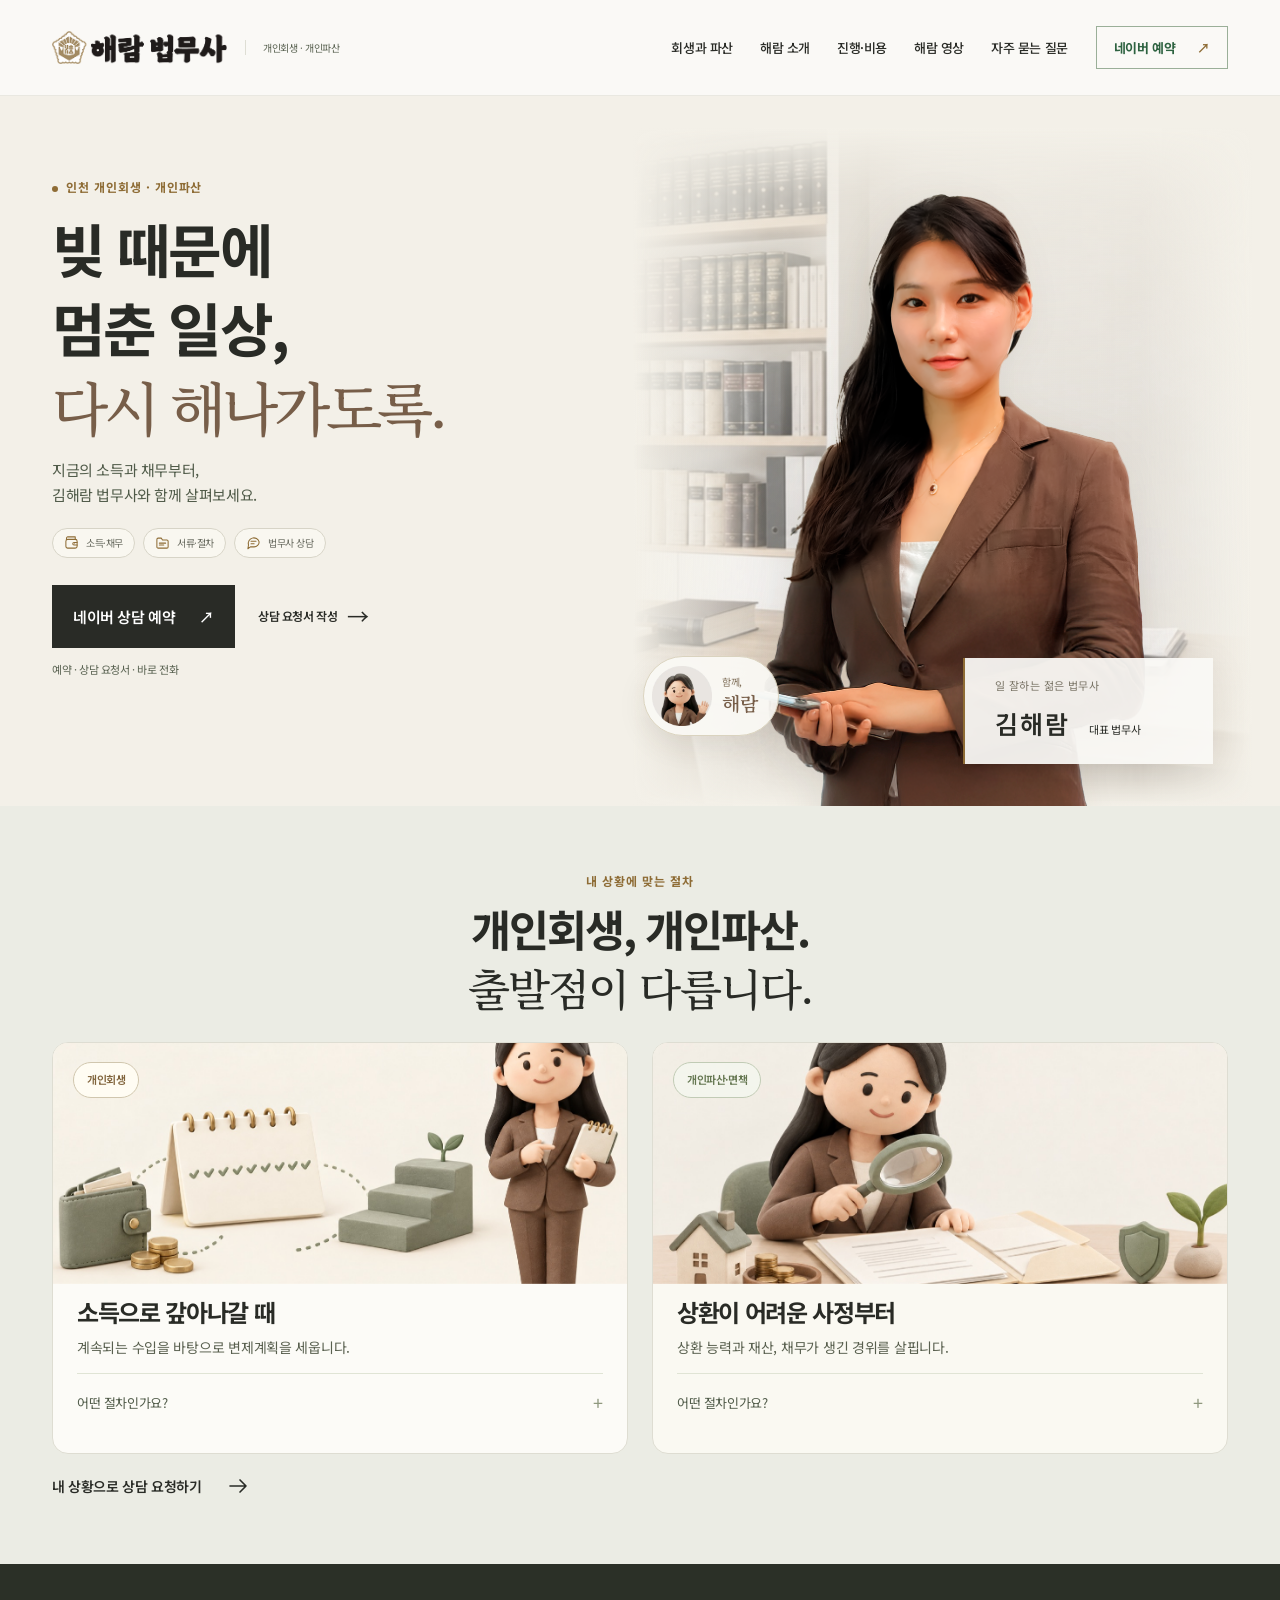
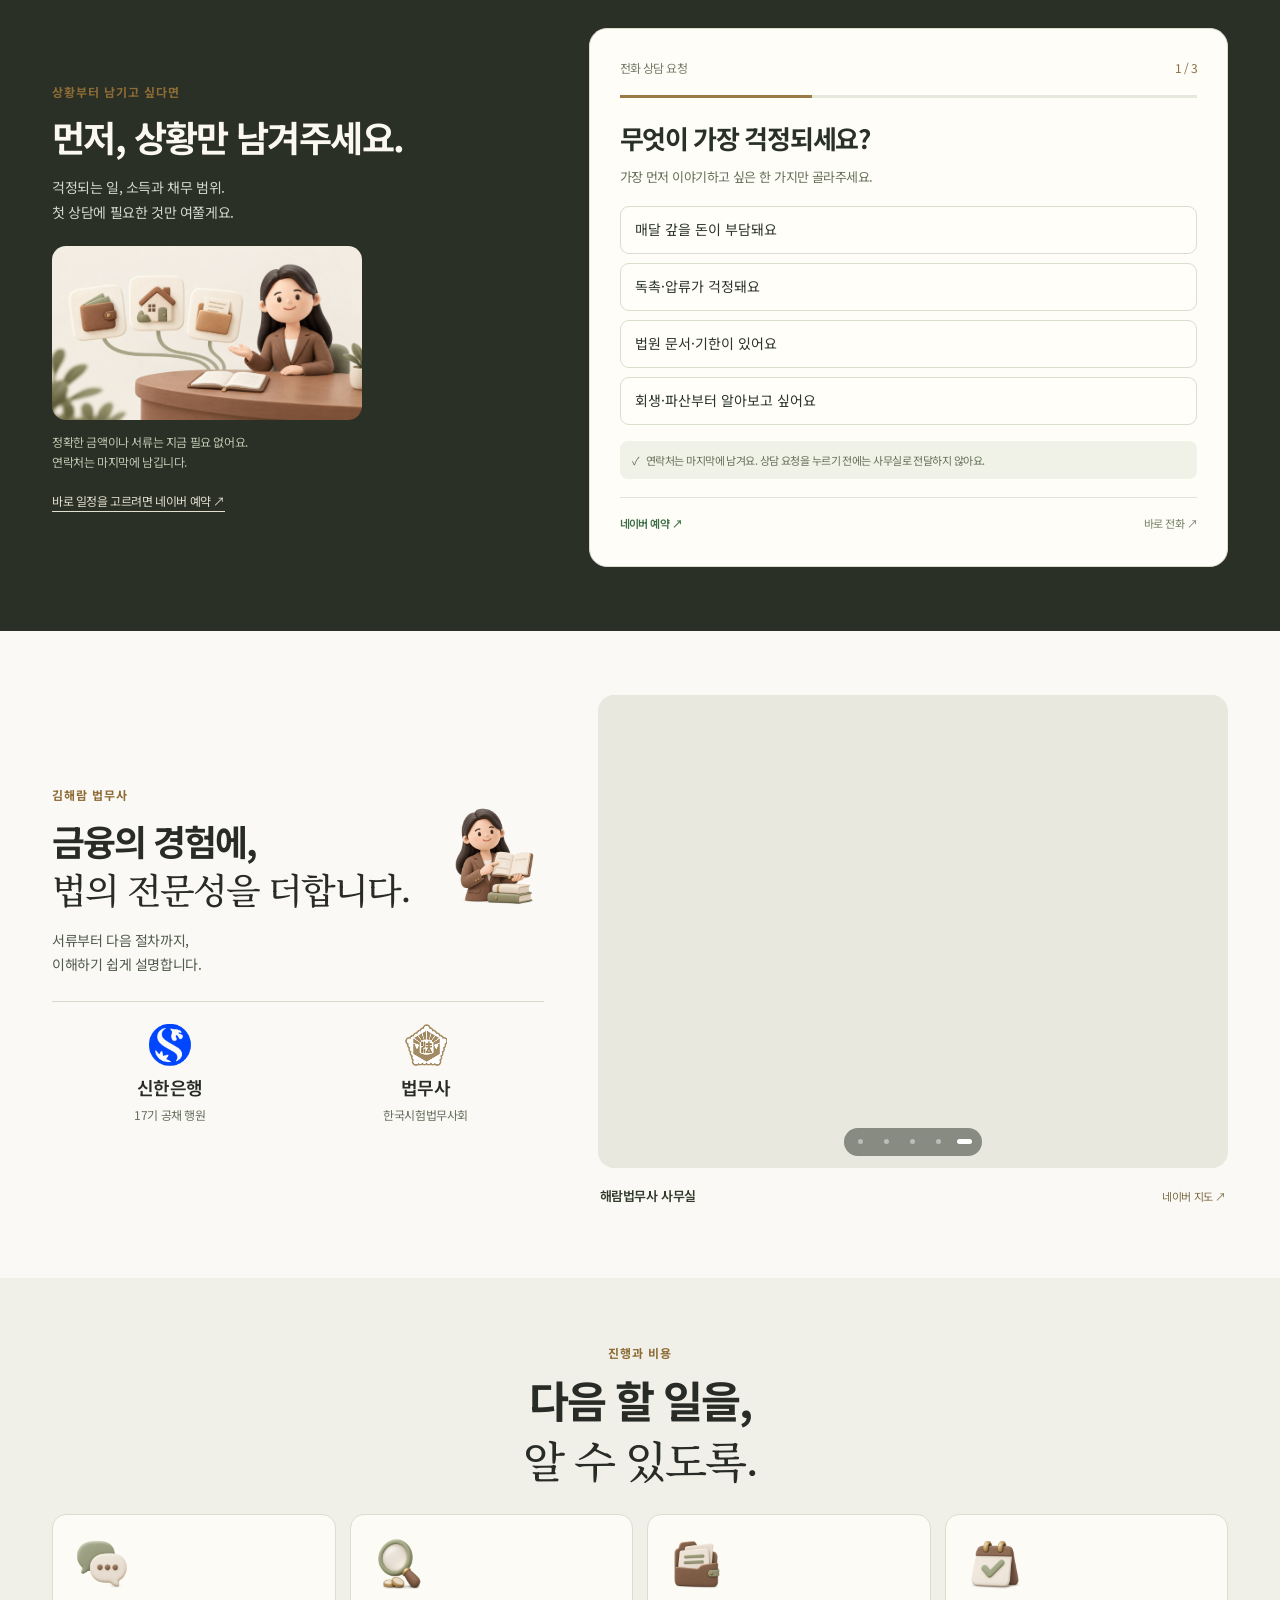
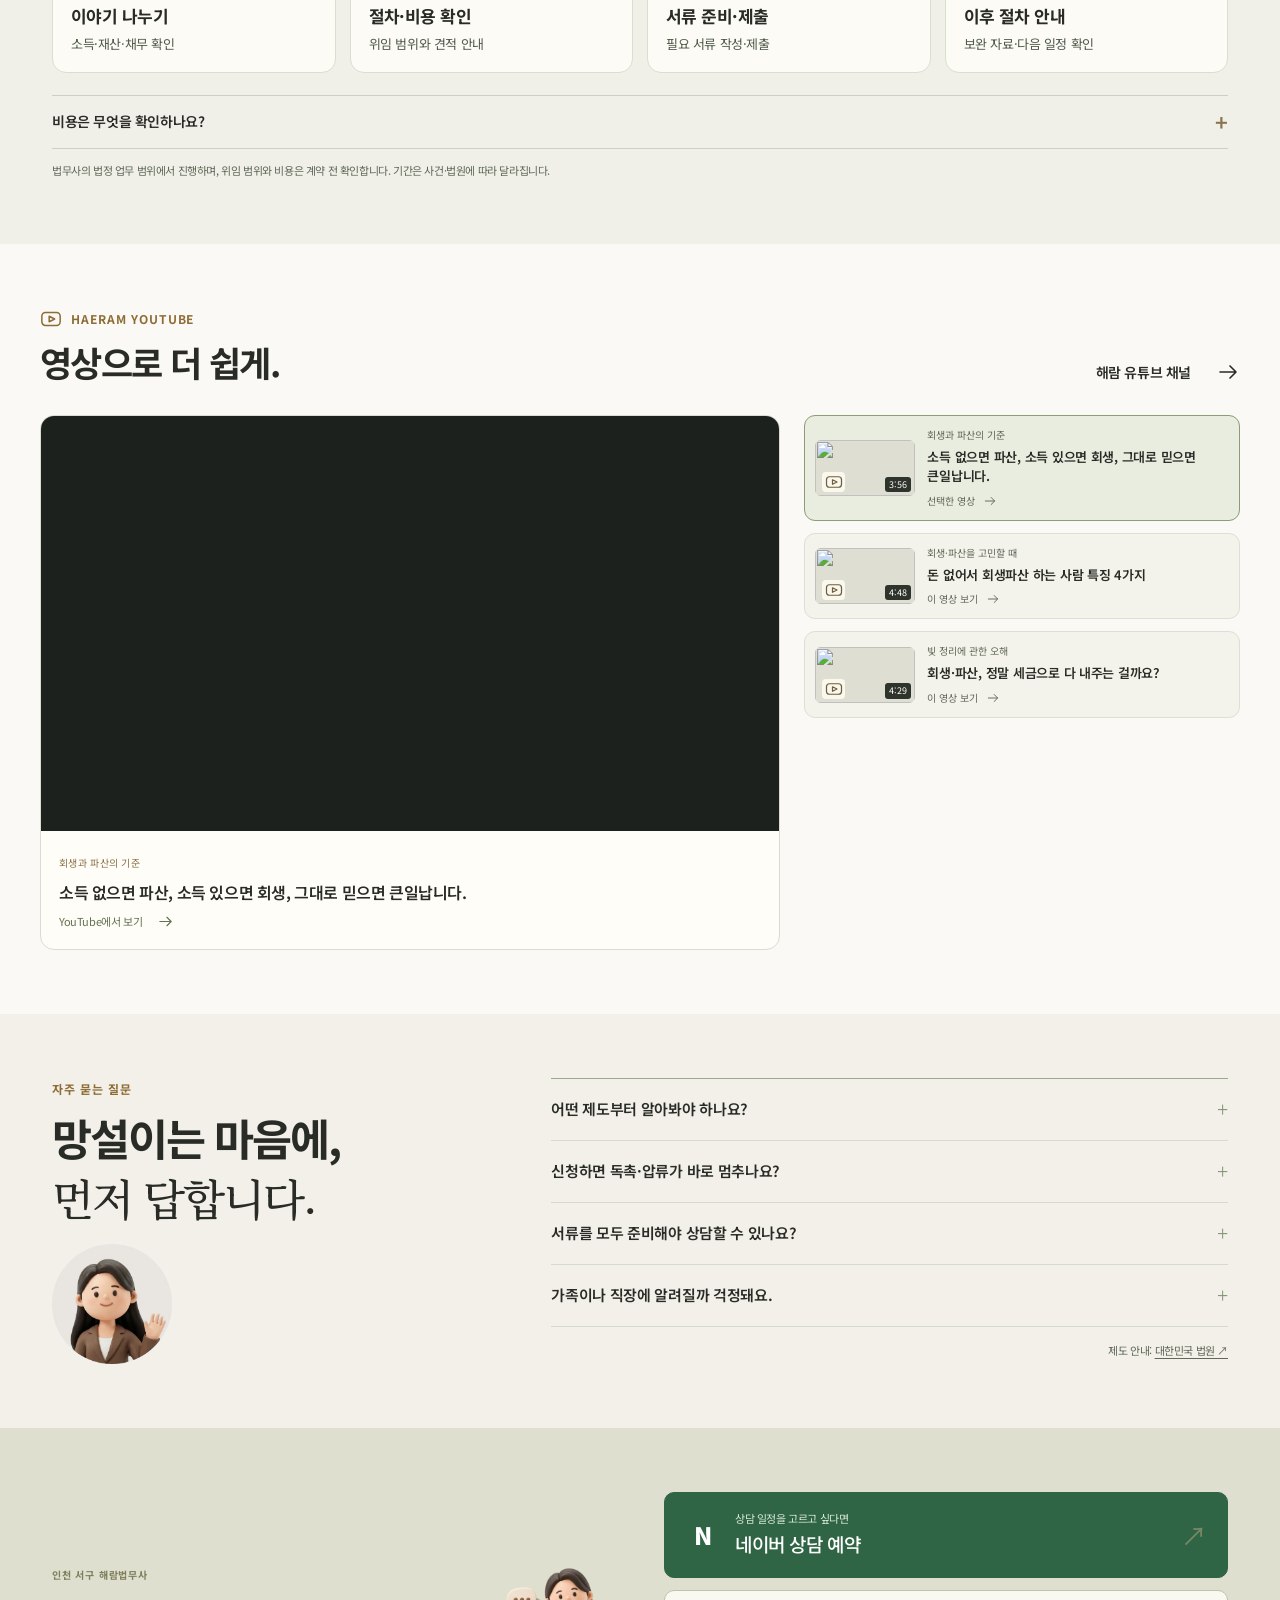
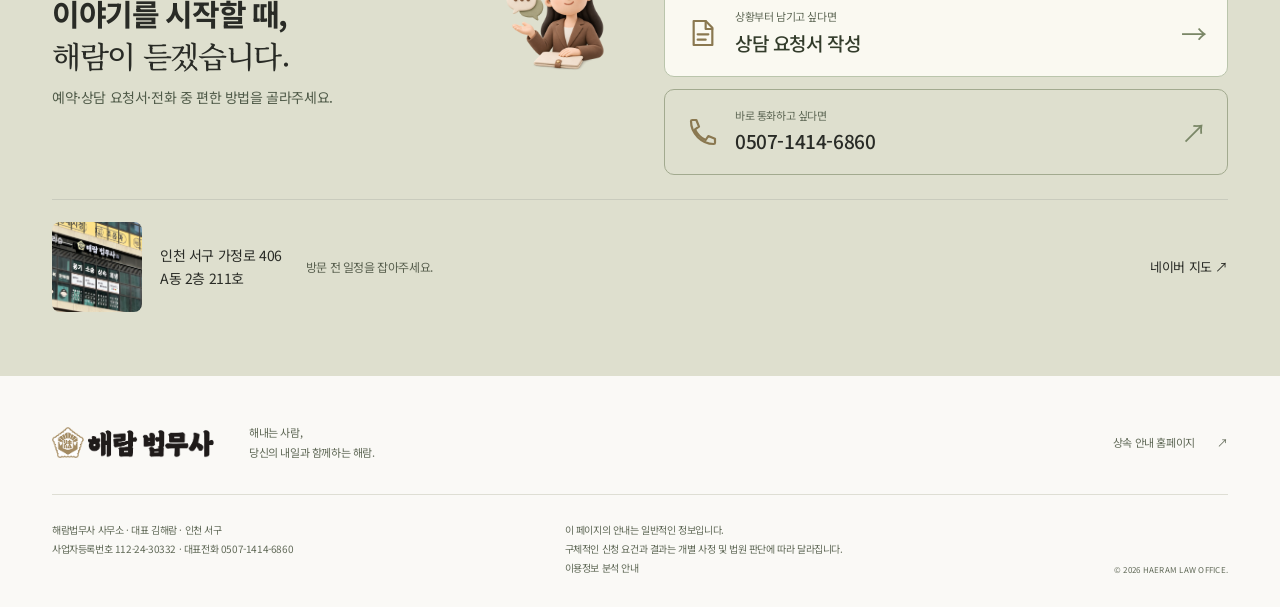
==== commit 72f43873: "Add privacy-conscious GA4 journey tracking and deduplicated consultation conversions" ====
--- a/index.html
+++ b/index.html
@@ -77,6 +77,8 @@
 
 @supports not (overflow:clip){@media(max-width:800px){body.visual-version{padding-top:64px}.visual-version .site-header{position:fixed;top:0;left:0;right:0;width:100%}}}
 </style>
+  <script type="application/json" id="analytics-config">{"gtmId":"GTM-5P3PQH73","measurementId":"G-8B0KS1LXJL","schema":"haeram-journey-v1"}</script>
+  <script src="analytics.js?v=30" defer></script>
   <script src="app.js?v=20" defer></script>
   <script src="hero-stability.js?v=26" defer></script>
   <script src="motion.js?v=21" defer></script>
@@ -84,7 +86,7 @@
   <script src="repayment-core.js?v=21" defer></script>
   <script src="amount-input.js?v=22" defer></script>
   <script src="request-id.js?v=24" defer></script>
-  <script src="intake.js?v=28" defer></script>
+  <script src="intake.js?v=30" defer></script>
   <script type="application/ld+json">{"@context": "https://schema.org", "@graph": [{"@type": "LegalService", "@id": "https://recovery.haeram-law.com/#office", "name": "해람법무사 사무소", "url": "https://recovery.haeram-law.com/", "image": "https://recovery.haeram-law.com/assets/office-consultation.jpg", "logo": "https://recovery.haeram-law.com/assets/official-logo.png", "telephone": "+82-507-1414-6860", "address": {"@type": "PostalAddress", "streetAddress": "가정로 406 A동 2층 211호", "addressLocality": "서구", "addressRegion": "인천광역시", "addressCountry": "KR"}, "areaServed": {"@type": "City", "name": "인천광역시"}, "description": "김해람 법무사의 개인회생·개인파산 상담 및 법무사 업무 안내", "sameAs": ["https://haeram-law.com/", "https://blog.naver.com/haeram_kim", "https://www.youtube.com/@해람법무사"]}, {"@type": "WebPage", "@id": "https://recovery.haeram-law.com/#webpage", "url": "https://recovery.haeram-law.com/", "name": "인천 개인회생·개인파산 상담 | 해람법무사", "inLanguage": "ko-KR", "about": {"@id": "https://recovery.haeram-law.com/#office"}}]}</script>
 <script type="application/json" id="intake-config">{"endpoint": "https://script.google.com/macros/s/AKfycbwXOQLVbRO9_maKKApJipKzFv1RS8U3-fy2kZ3qV4_9blN-CrCFNCQLccTyebJBwqjX/exec", "consentVersion": "haeram-intake-2026-11-05-v2", "bookingUrl": "https://map.naver.com/p/entry/place/2000521595?placePath=%2Fbooking%3Fentry%3Dpll%26from%3Dnx%26fromNxList%3Dtrue&placeSearchOption=entry%3Dpll%26fromNxList%3Dtrue&searchType=place&c=15.00,0,0,0,dh"}</script>
 </head>
@@ -139,7 +141,7 @@
   <div class="wrap contact-grid"><div class="contact-copy"><div class="contact-intro"><div class="contact-heading"><p class="eyebrow">인천 서구 해람법무사</p><h2 id="contact-title">이야기를 시작할 때,<br><em>해람이 듣겠습니다.</em></h2></div><img class="contact-guide" src="assets/haeram-contact-character-v1.png" alt="" width="640" height="640" loading="lazy"></div><p>예약·상담 요청서·전화 중 편한 방법을 골라주세요.</p></div><div class="contact-actions"><a class="contact-booking booking-link" href="https://map.naver.com/p/entry/place/2000521595?placePath=%2Fbooking%3Fentry%3Dpll%26from%3Dnx%26fromNxList%3Dtrue&amp;placeSearchOption=entry%3Dpll%26fromNxList%3Dtrue&amp;searchType=place&amp;c=15.00,0,0,0,dh" target="_blank" rel="noopener noreferrer"><span class="naver-symbol" aria-hidden="true">N</span><span><small>상담 일정을 고르고 싶다면</small><strong>네이버 상담 예약</strong></span><span aria-hidden="true">↗</span></a><a class="contact-request" href="#start"><svg class="ui-icon contact-icon" aria-hidden="true"><use href="#i-document"></use></svg><span><small>상황부터 남기고 싶다면</small><strong>상담 요청서 작성</strong></span><span aria-hidden="true">→</span></a><a class="contact-phone" href="tel:050714146860"><svg class="ui-icon contact-icon" aria-hidden="true"><use href="#i-phone"></use></svg><span><small>바로 통화하고 싶다면</small><strong>0507-1414-6860</strong></span><span aria-hidden="true">↗</span></a></div><div class="contact-visit" id="visit"><img src="assets/office-exterior.jpg" alt="해람법무사 사무소 간판과 건물 외관" width="750" height="1000" loading="lazy"><div><address>인천 서구 가정로 406<br>A동 2층 211호</address><p>방문 전 일정을 잡아주세요.</p><a href="https://map.naver.com/p/search/%ED%95%B4%EB%9E%8C%EB%B2%95%EB%AC%B4%EC%82%AC" target="_blank" rel="noopener noreferrer">네이버 지도 ↗</a></div></div></div>
 </section>
 </main>
-<footer class="site-footer"><div class="wrap footer-top"><a class="brand" href="#home"><img src="assets/official-logo.png" alt="해람 법무사" width="393" height="76"></a><p>해내는 사람,<br>당신의 내일과 함께하는 해람.</p><a href="https://haeram-law.com/" target="_blank" rel="noopener noreferrer">상속 안내 홈페이지 <span aria-hidden="true">↗</span></a></div><div class="wrap footer-bottom"><p>해람법무사 사무소 · 대표 김해람 · 인천 서구<br>사업자등록번호 112-24-30332 · 대표전화 0507-1414-6860</p><p>이 페이지의 안내는 일반적인 정보입니다.<br>구체적인 신청 요건과 결과는 개별 사정 및 법원 판단에 따라 달라집니다.</p><span>© <span id="year">2026</span> HAERAM LAW OFFICE.</span></div></footer>
+<footer class="site-footer"><div class="wrap footer-top"><a class="brand" href="#home"><img src="assets/official-logo.png" alt="해람 법무사" width="393" height="76"></a><p>해내는 사람,<br>당신의 내일과 함께하는 해람.</p><a href="https://haeram-law.com/" target="_blank" rel="noopener noreferrer">상속 안내 홈페이지 <span aria-hidden="true">↗</span></a></div><div class="wrap footer-bottom"><p>해람법무사 사무소 · 대표 김해람 · 인천 서구<br>사업자등록번호 112-24-30332 · 대표전화 0507-1414-6860</p><p>이 페이지의 안내는 일반적인 정보입니다.<br>구체적인 신청 요건과 결과는 개별 사정 및 법원 판단에 따라 달라집니다.<br><a href="analytics-privacy.html">이용정보 분석 안내</a></p><span>© <span id="year">2026</span> HAERAM LAW OFFICE.</span></div></footer>
 <div class="mobile-contact-bar"><a class="booking-link" href="https://map.naver.com/p/entry/place/2000521595?placePath=%2Fbooking%3Fentry%3Dpll%26from%3Dnx%26fromNxList%3Dtrue&amp;placeSearchOption=entry%3Dpll%26fromNxList%3Dtrue&amp;searchType=place&amp;c=15.00,0,0,0,dh" target="_blank" rel="noopener noreferrer"><span class="dock-naver" aria-hidden="true">N</span>네이버 예약 <span aria-hidden="true">↗</span></a><a id="dock-start" href="#start"><svg class="ui-icon" aria-hidden="true"><use href="#i-document"></use></svg>상담 요청서 <span aria-hidden="true">→</span></a></div>
 <div class="toast" id="toast" role="status" hidden>상담 메모를 복사했어요.</div>
 </body></html>
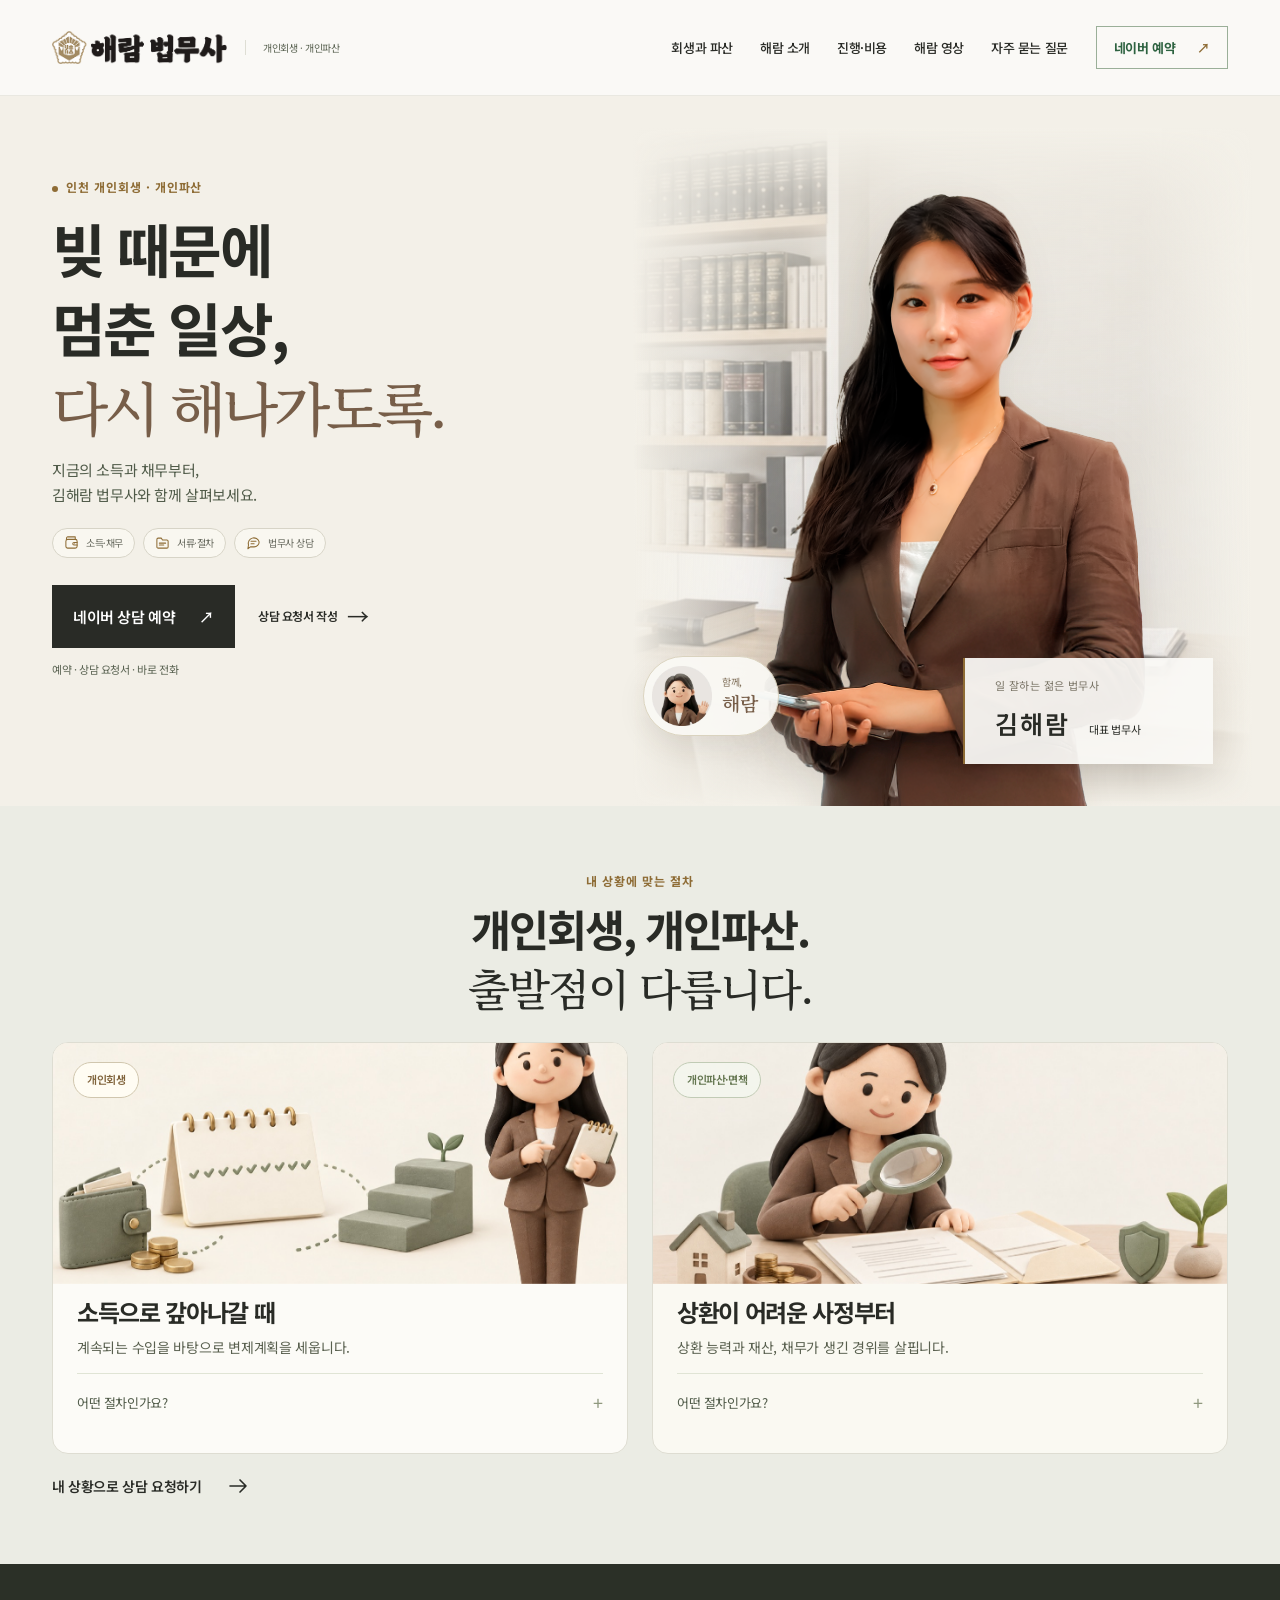
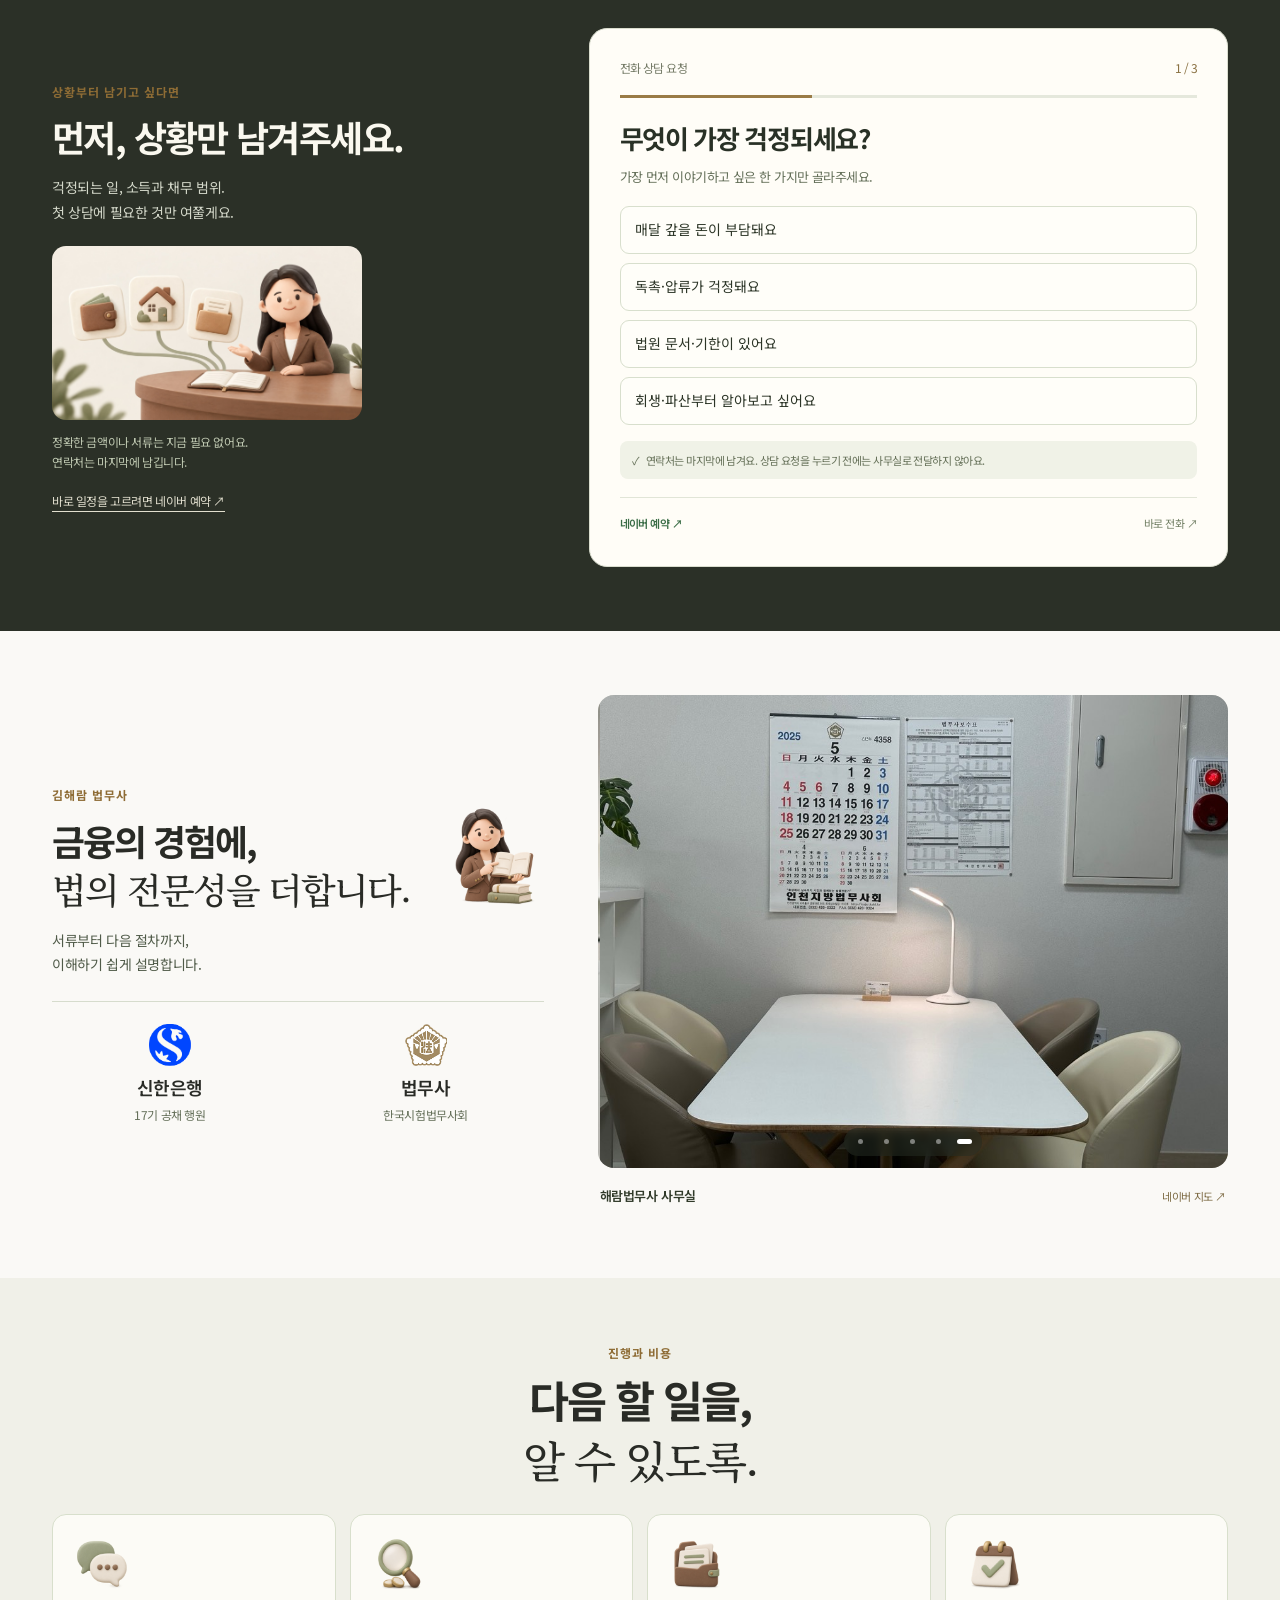
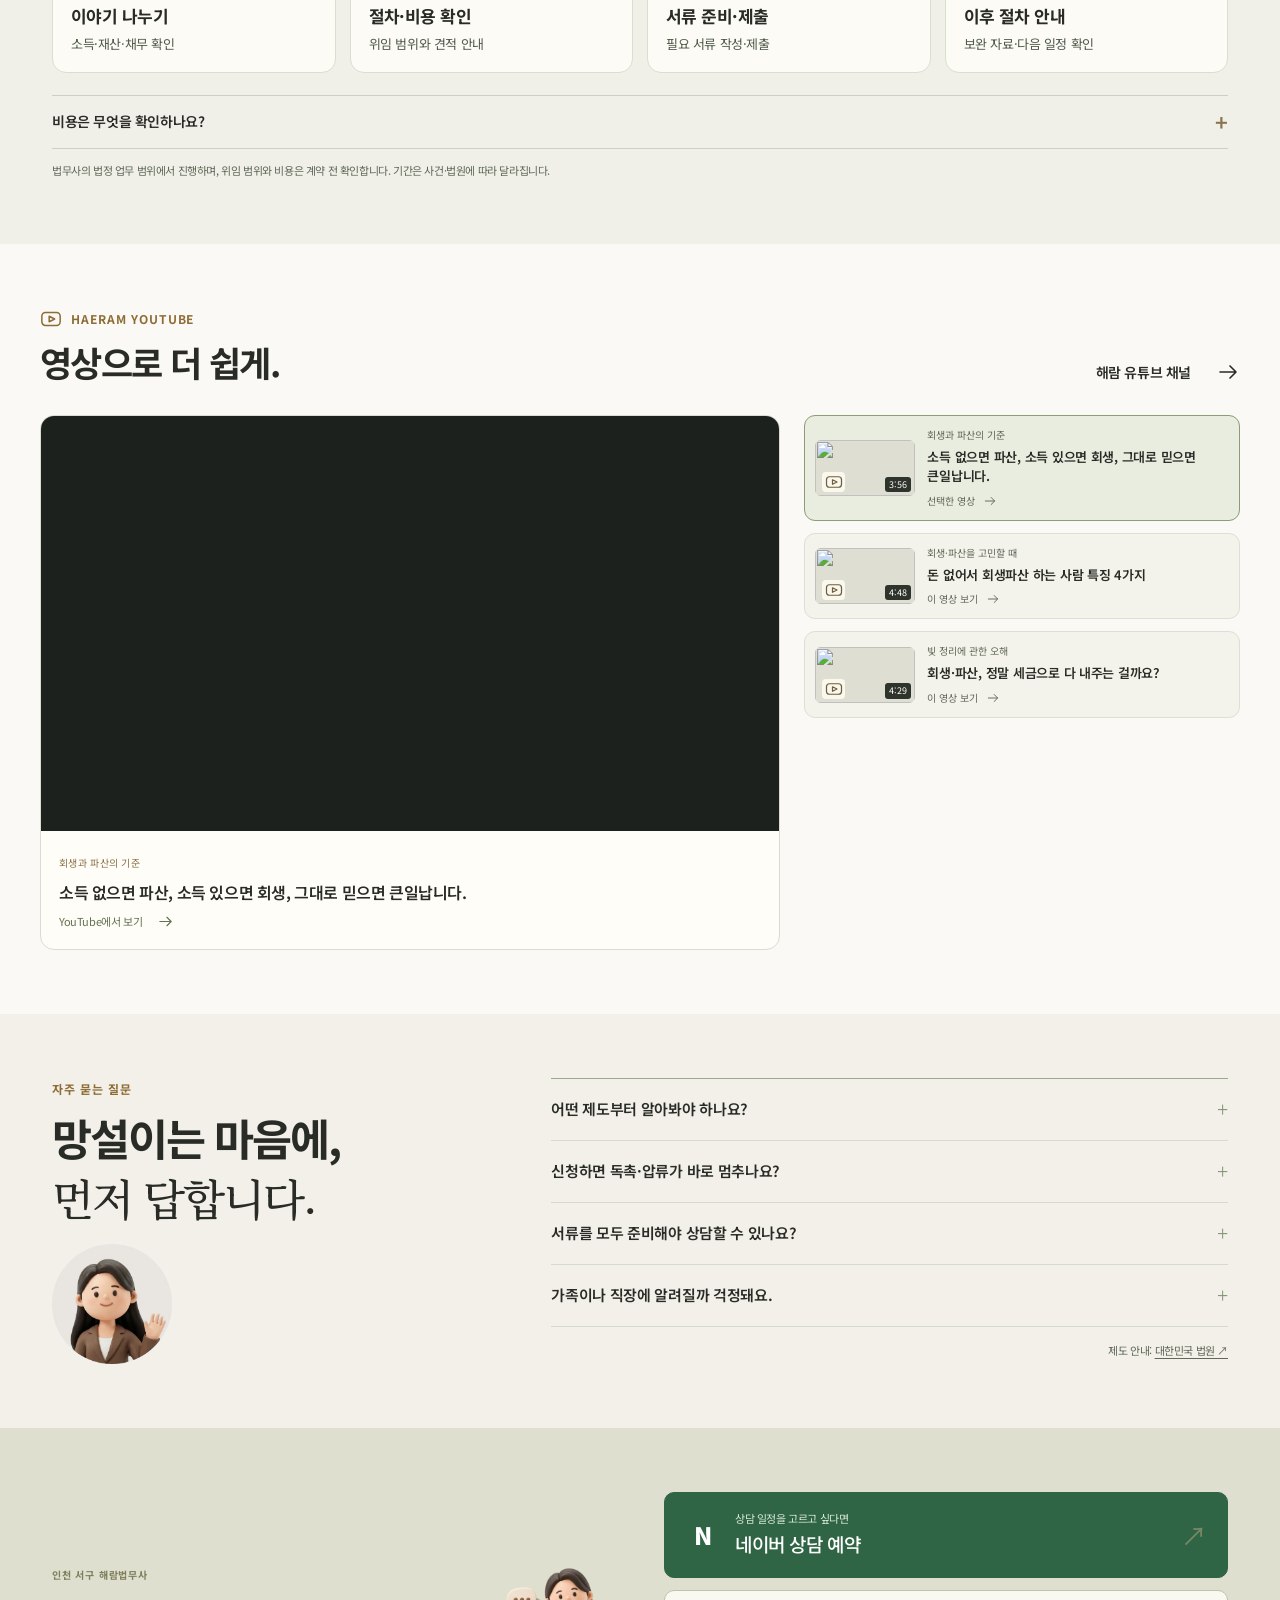
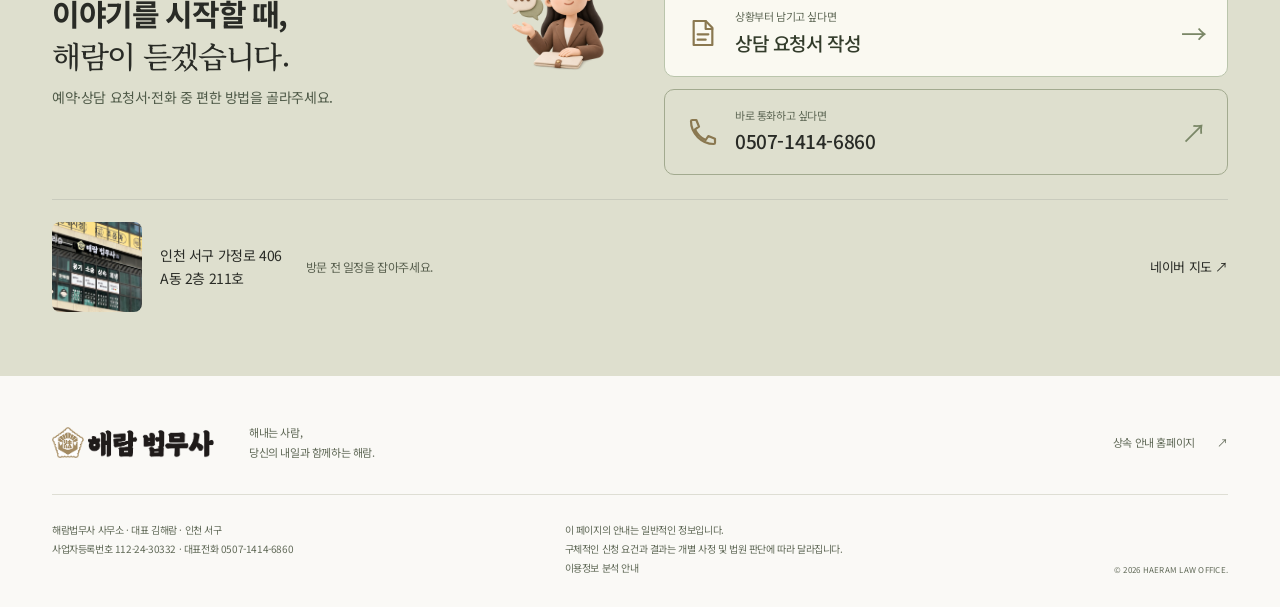
==== commit 026b0807: "Keep approved general recovery keywords in campaign attribution" ====
--- a/index.html
+++ b/index.html
@@ -78,7 +78,7 @@
 @supports not (overflow:clip){@media(max-width:800px){body.visual-version{padding-top:64px}.visual-version .site-header{position:fixed;top:0;left:0;right:0;width:100%}}}
 </style>
   <script type="application/json" id="analytics-config">{"gtmId":"GTM-5P3PQH73","measurementId":"G-8B0KS1LXJL","schema":"haeram-journey-v1"}</script>
-  <script src="analytics.js?v=30" defer></script>
+  <script src="analytics.js?v=31" defer></script>
   <script src="app.js?v=20" defer></script>
   <script src="hero-stability.js?v=26" defer></script>
   <script src="motion.js?v=21" defer></script>
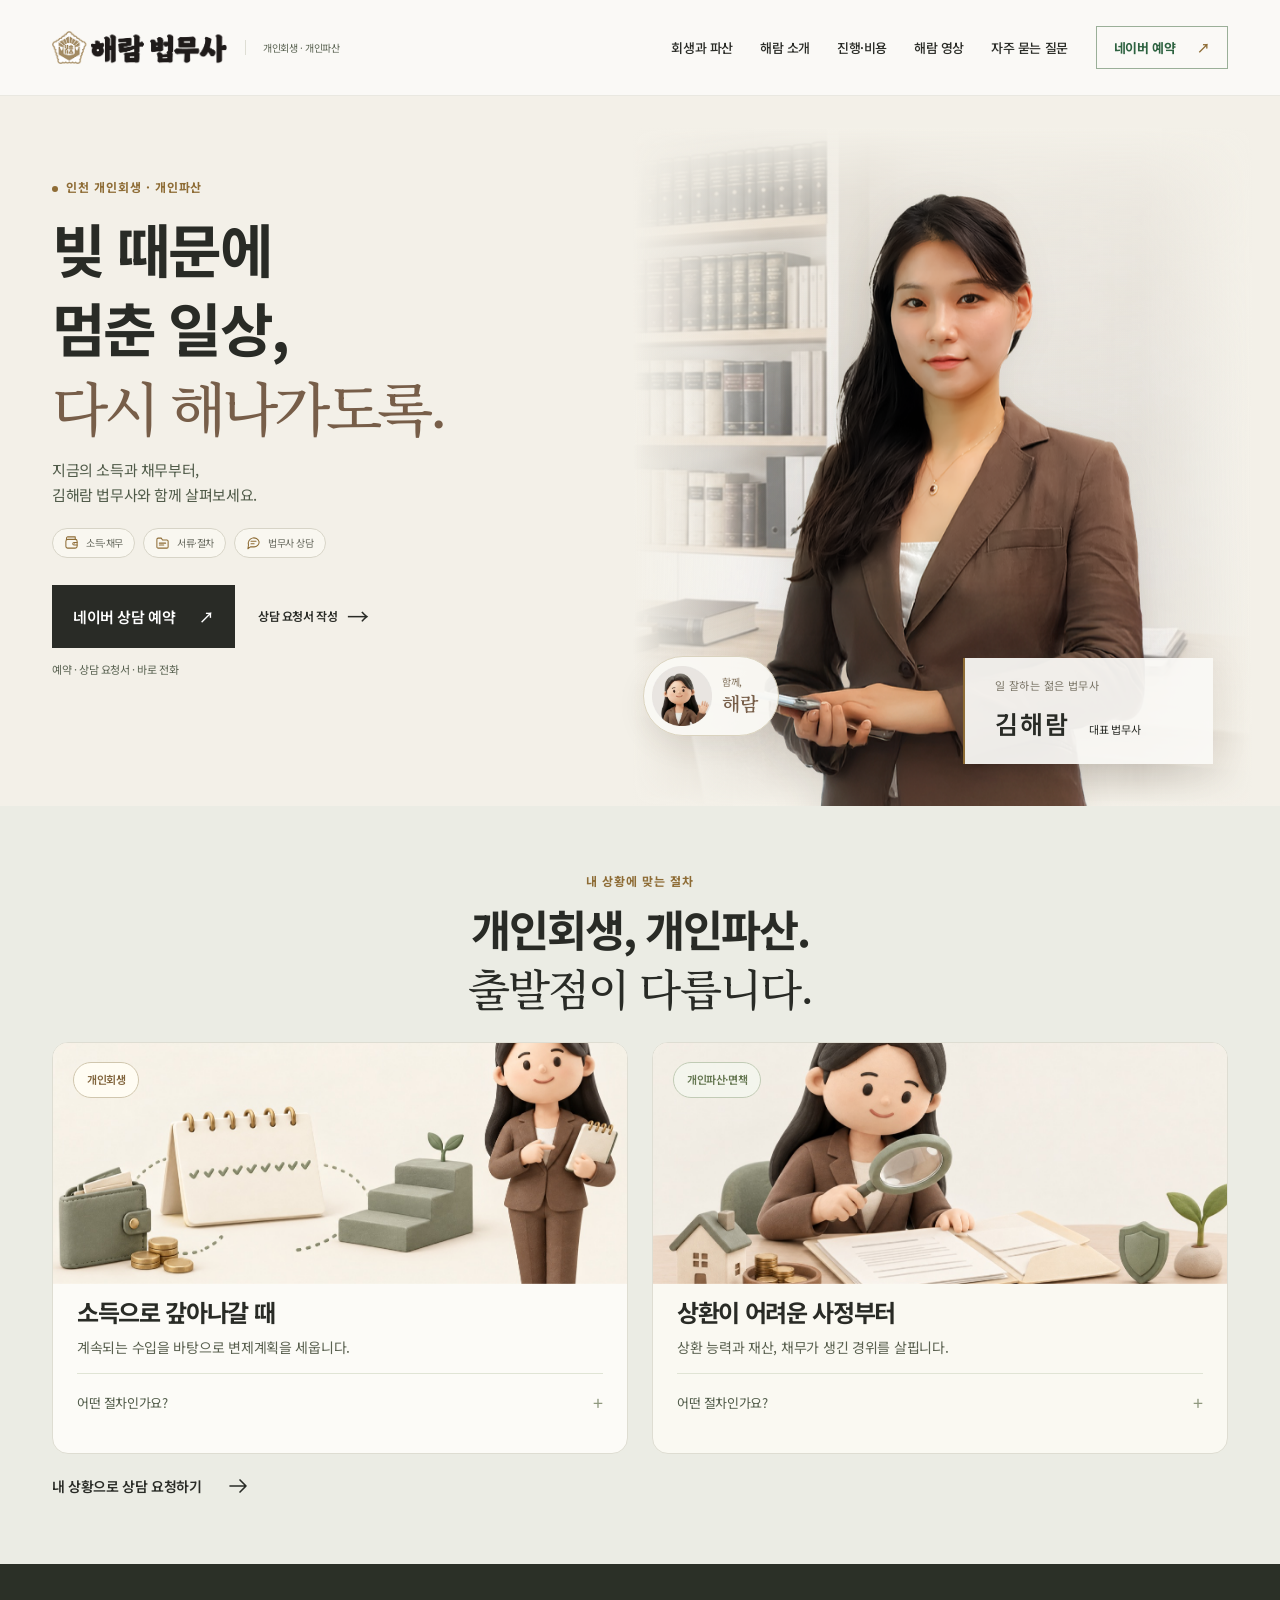
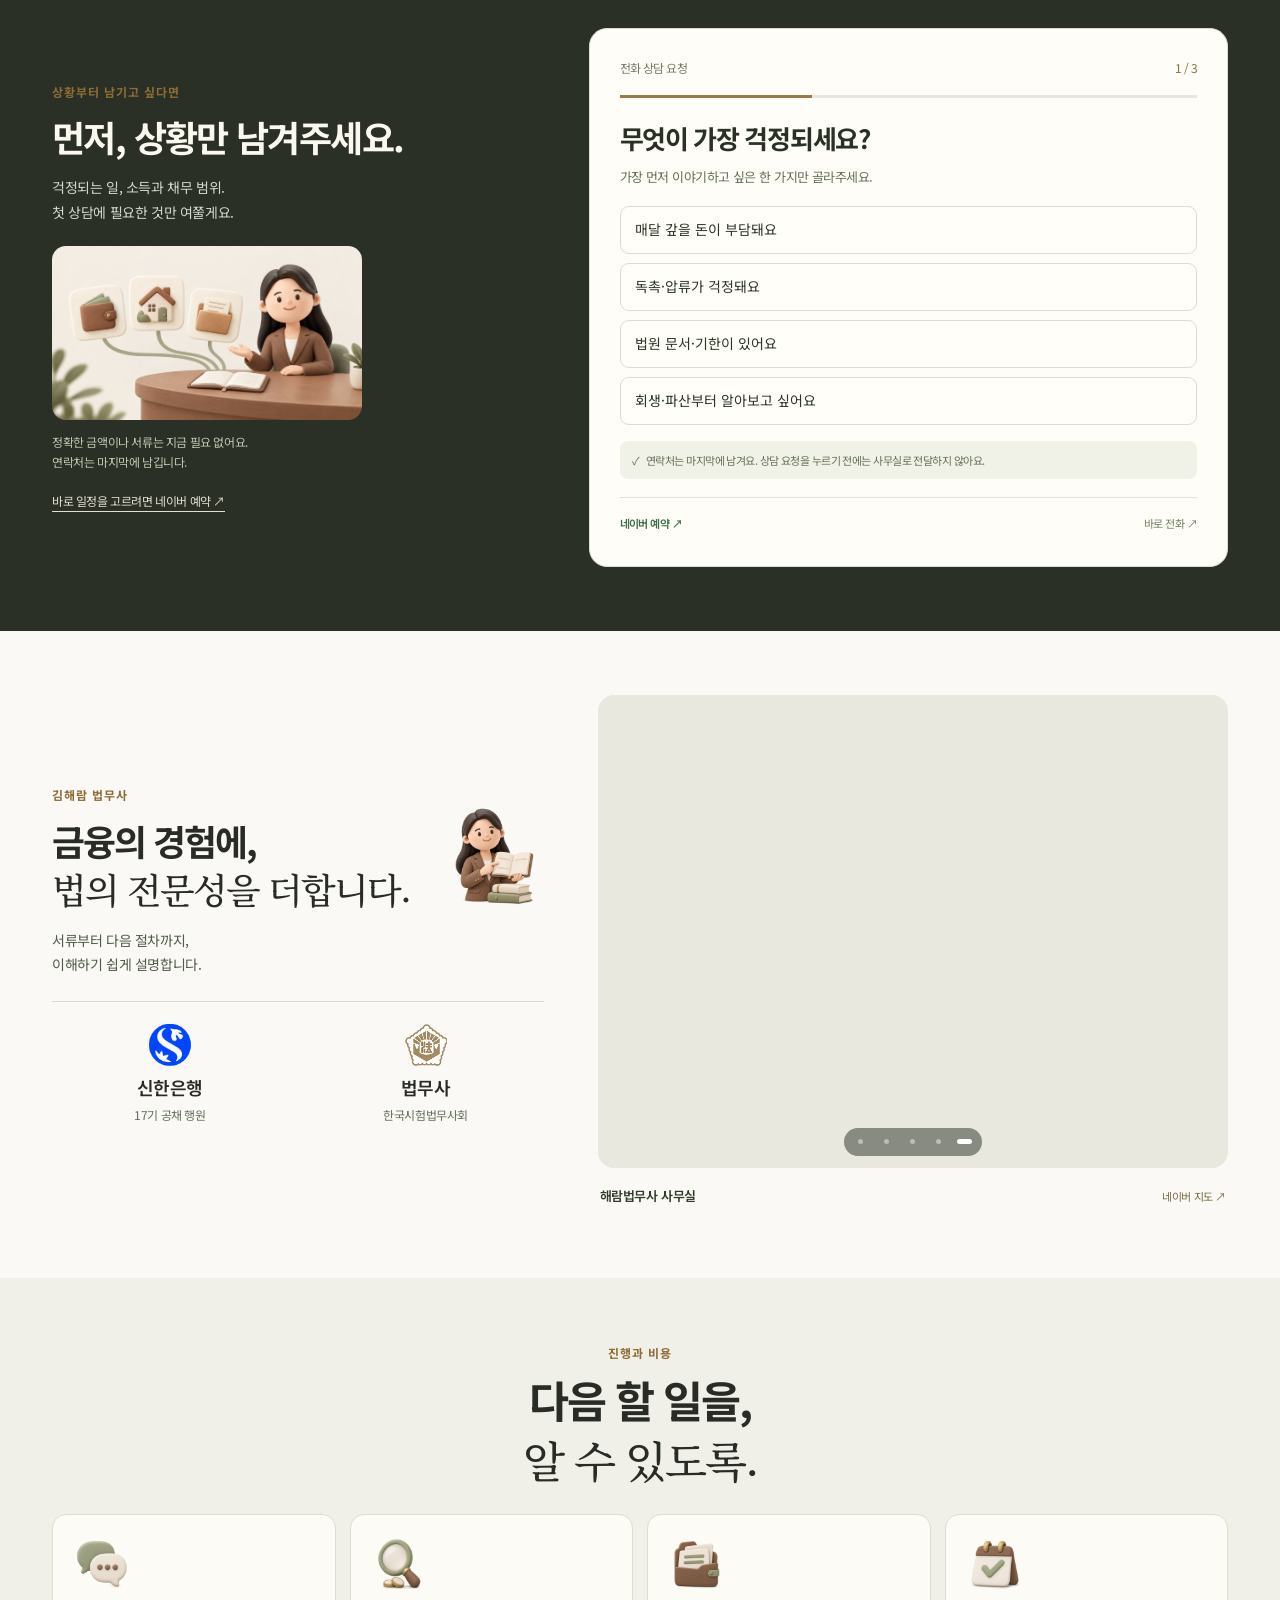
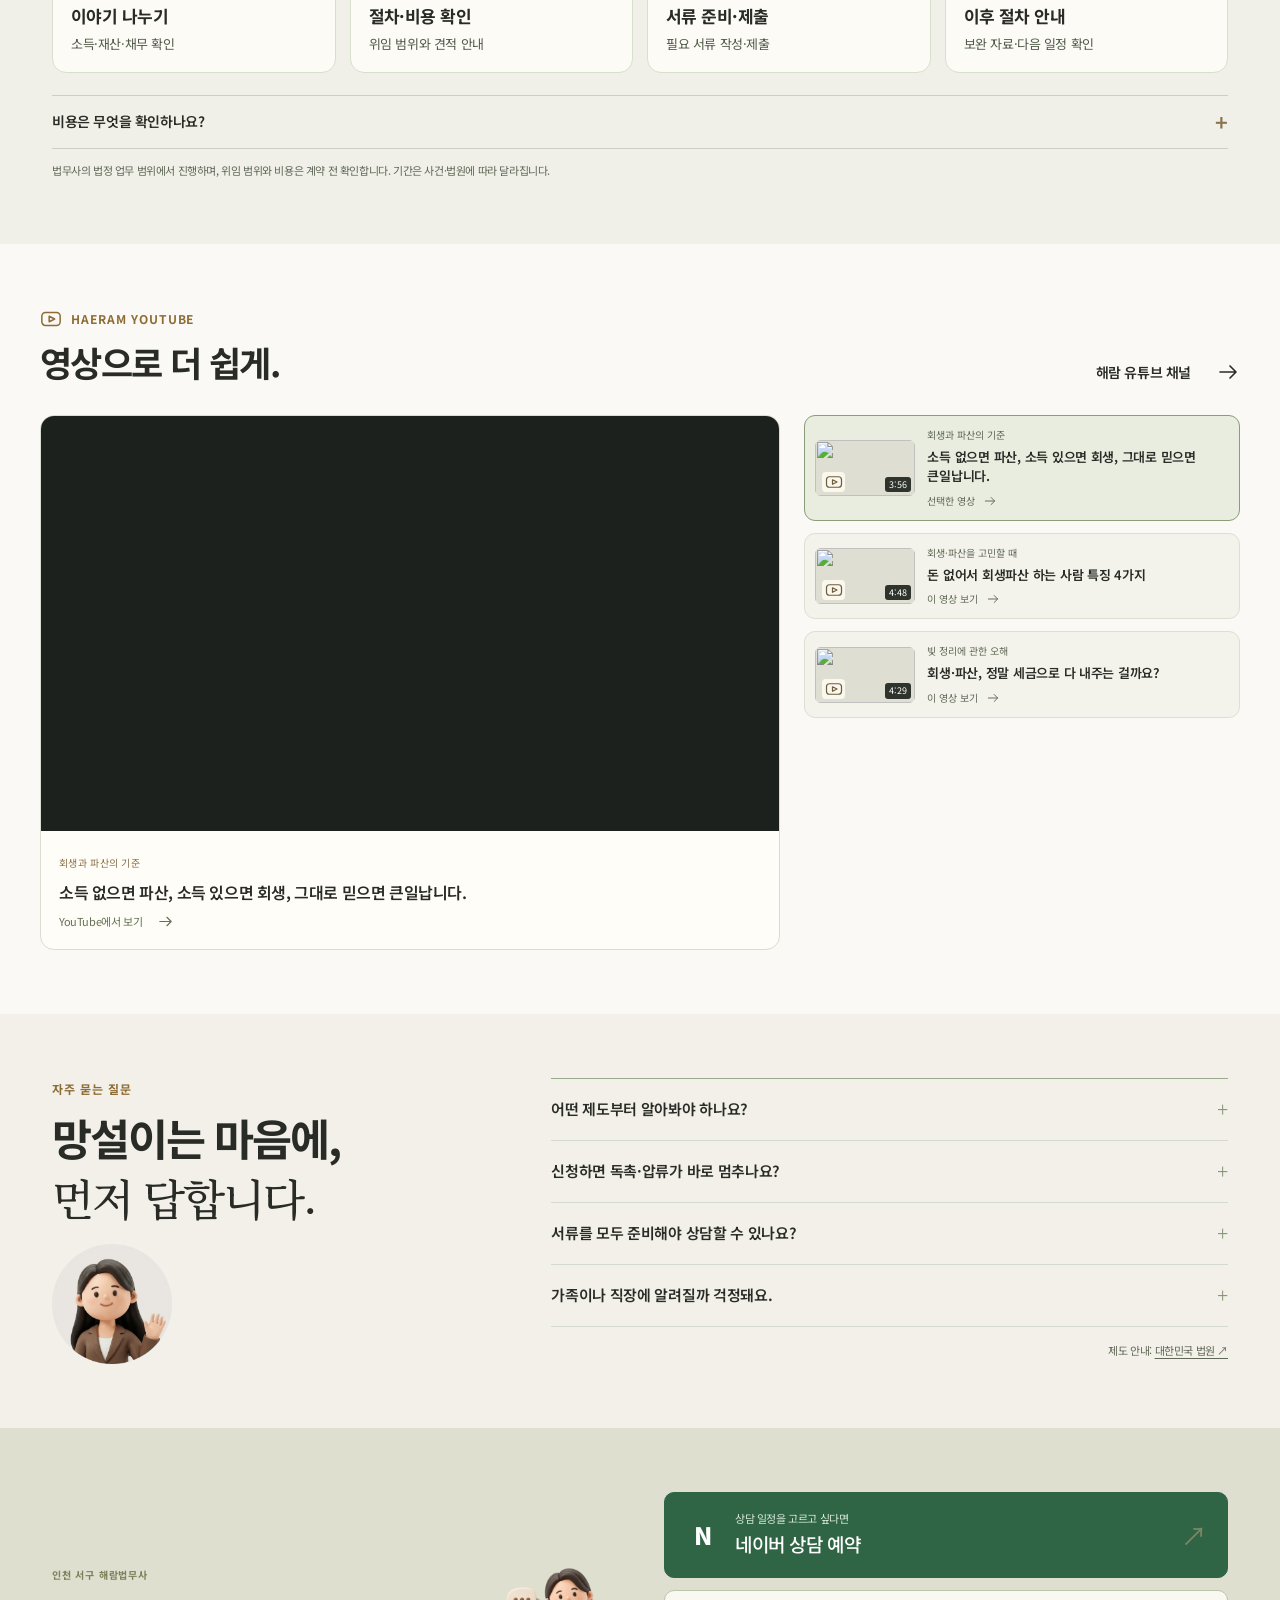
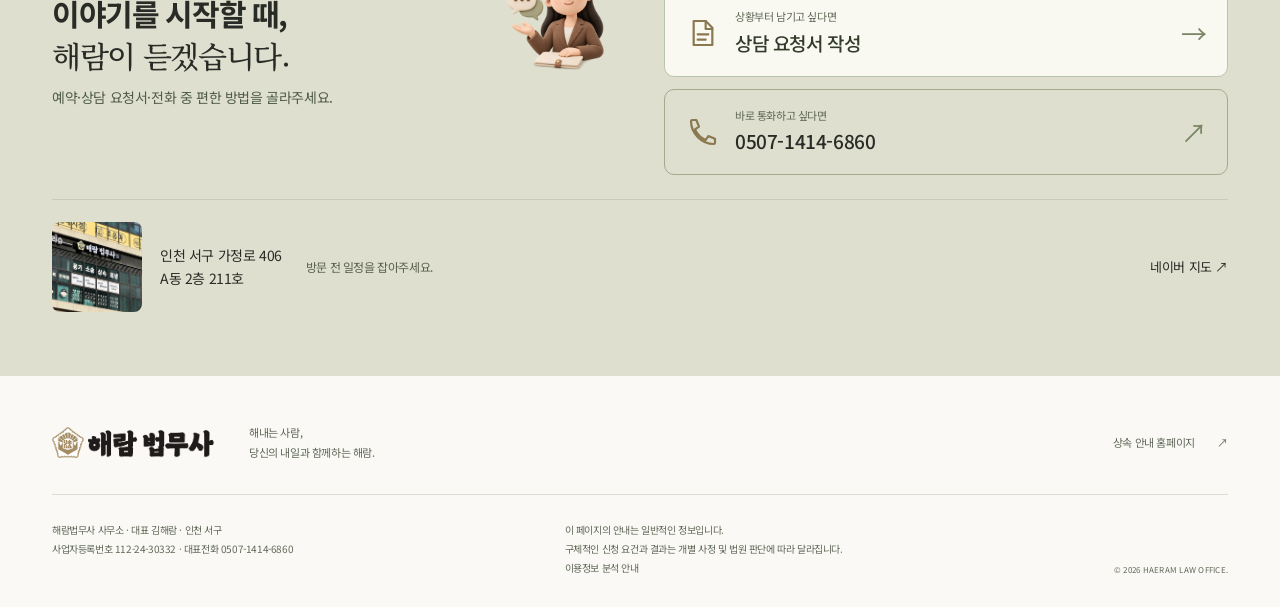
==== commit 38845bf0: "Improve mobile load performance with responsive lossless images and consolidated CSS" ====
--- a/index.html
+++ b/index.html
@@ -29,16 +29,13 @@
   <meta name="robots" content="index, follow, max-image-preview:large">
   <link rel="sitemap" type="application/xml" href="sitemap.xml">
   <link rel="icon" type="image/png" sizes="192x192" href="https://recovery.haeram-law.com/favicon.png">
+  <link rel="icon" type="image/x-icon" sizes="16x16 32x32 48x48" href="https://recovery.haeram-law.com/favicon.ico">
   <link rel="apple-touch-icon" sizes="180x180" href="https://recovery.haeram-law.com/apple-touch-icon.png">
-  <link rel="preload" as="image" href="assets/portrait-source-a.png">
-  <link rel="stylesheet" href="styles.css">
-  <link rel="stylesheet" href="visual-v2.css?v=11">
-  <link rel="stylesheet" href="mobile-sections.css?v=11">
-  <link rel="stylesheet" href="typography.css?v=12">
-  <link rel="stylesheet" href="character-refresh.css?v=14">
-  <link rel="stylesheet" href="refinement.css?v=16">
-  <link rel="stylesheet" href="office-refresh.css?v=27">
-  <link rel="stylesheet" href="intake.css?v=28">
+  <link rel="preload" as="image" type="image/webp" href="assets/portrait-source-a-v32.webp" imagesrcset="assets/portrait-480-v32.webp 480w, assets/portrait-640-v32.webp 640w, assets/portrait-source-a-v32.webp 1059w" imagesizes="(max-width: 420px) 72vw, (max-width: 800px) 304px, 521px">
+  <link rel="preconnect" href="https://fonts.googleapis.com">
+  <link rel="preconnect" href="https://fonts.gstatic.com" crossorigin>
+  <link rel="stylesheet" href="https://fonts.googleapis.com/css2?family=Noto+Sans+KR:wght@400;500;600;700;800;900&amp;family=Noto+Serif+KR:wght@500;600;700&amp;display=swap">
+  <link rel="stylesheet" href="site-v32.css">
   <style id="hero-critical">
 /* Critical first-screen rules are embedded in index.html so late styles cannot break the hero. */
 html,html.reading-expanded,html.disclosure-active{scroll-snap-type:none!important}
@@ -114,7 +111,7 @@
     </div>
     <div class="hero-visual">
       <div class="hero-office-layer" aria-hidden="true"><img src="assets/office-library-v4.jpg" alt="" width="1536" height="1024" decoding="async"></div>
-      <img class="hero-portrait" src="assets/portrait-source-a.png" alt="해람법무사 사무소 김해람 법무사" width="1059" height="2440" fetchpriority="high">
+      <img class="hero-portrait" src="assets/portrait-source-a-v32.webp" srcset="assets/portrait-480-v32.webp 480w, assets/portrait-640-v32.webp 640w, assets/portrait-source-a-v32.webp 1059w" sizes="(max-width: 420px) 72vw, (max-width: 800px) 304px, 521px" alt="해람법무사 사무소 김해람 법무사" width="1059" height="2440" fetchpriority="high">
       <div class="portrait-label"><span>일 잘하는 젊은 법무사</span><strong>김해람 <small>대표 법무사</small></strong></div>
       <div class="hero-companion"><img src="assets/brand-character.webp" alt="" width="375" height="375"><span>함께,<br><strong>해람</strong></span></div>
     </div>
@@ -124,11 +121,11 @@
 <div class="section-heading"><p class="eyebrow">내 상황에 맞는 절차</p><h2 id="solutions-title">개인회생, 개인파산.<br><span class="serif-accent">출발점이 다릅니다.</span></h2></div><div class="solution-grid"><article id="rehabilitation" class="solution-card visual-solution rehabilitation"><div class="solution-art"><img src="assets/rehabilitation-3d-v2.jpg" alt="개인회생 절차를 설명하는 해람 캐릭터" width="1400" height="930" loading="lazy"><span class="art-label">개인회생</span></div><div class="solution-body"><h3>소득으로 갚아나갈 때</h3><p class="solution-one-line">계속되는 수입을 바탕으로 변제계획을 세웁니다.</p><details class="solution-details"><summary>어떤 절차인가요?<span aria-hidden="true">+</span></summary><p>소득·생계비·재산·채무를 확인하고 법원의 변제계획에 따라 갚은 뒤 남은 채무의 면책을 구합니다.</p></details></div></article><article id="bankruptcy" class="solution-card visual-solution bankruptcy"><div class="solution-art"><img src="assets/bankruptcy-3d-v2.jpg" alt="개인파산·면책 절차를 설명하는 해람 캐릭터" width="1400" height="930" loading="lazy"><span class="art-label">개인파산·면책</span></div><div class="solution-body"><h3>상환이 어려운 사정부터</h3><p class="solution-one-line">상환 능력과 재산, 채무가 생긴 경위를 살핍니다.</p><details class="solution-details"><summary>어떤 절차인가요?<span aria-hidden="true">+</span></summary><p>소득 유무만으로 정해지지 않습니다. 파산선고와 면책은 별개의 판단이며, 일부 채무는 면책되지 않을 수 있습니다.</p></details></div></article></div><a class="text-link section-next" href="#start">내 상황으로 상담 요청하기 <svg class="ui-icon" aria-hidden="true" focusable="false"><use href="#i-arrow"></use></svg></a></div></section>
 <section class="section consultation-intake screen" id="start" aria-labelledby="start-title"><div class="wrap intake-layout"><div class="intake-intro"><p class="eyebrow">상황부터 남기고 싶다면</p><h2 id="start-title">먼저, 상황만 남겨주세요.</h2><p>걱정되는 일, 소득과 채무 범위.<br>첫 상담에 필요한 것만 여쭐게요.</p><img class="intake-guide" src="assets/consult-guide-3d-v2.jpg" alt="상담 내용을 정리해주는 해람 캐릭터" width="1400" height="792" loading="lazy"><p class="intake-note">정확한 금액이나 서류는 지금 필요 없어요.<br>연락처는 마지막에 남깁니다.</p><a class="intake-booking-link" href="https://map.naver.com/p/entry/place/2000521595?placePath=%2Fbooking%3Fentry%3Dpll%26from%3Dnx%26fromNxList%3Dtrue&amp;placeSearchOption=entry%3Dpll%26fromNxList%3Dtrue&amp;searchType=place&amp;c=15.00,0,0,0,dh" target="_blank" rel="noopener noreferrer">바로 일정을 고르려면 네이버 예약 ↗</a></div><div class="intake-widget" id="intake-widget"><div class="intake-top"><span>전화 상담 요청</span><span id="intake-step" aria-live="polite">1 / 3</span></div><div class="intake-progress" aria-hidden="true"><span id="intake-progress"></span></div><div id="intake-screen"><div class="intake-fallback"><p class="desc">네이버 예약이나 전화로도 상담을 시작할 수 있어요.</p><div class="intake-alternatives"><a href="https://map.naver.com/p/entry/place/2000521595?placePath=%2Fbooking%3Fentry%3Dpll%26from%3Dnx%26fromNxList%3Dtrue&amp;placeSearchOption=entry%3Dpll%26fromNxList%3Dtrue&amp;searchType=place&amp;c=15.00,0,0,0,dh" target="_blank" rel="noopener noreferrer">네이버 상담 예약 ↗</a><a href="tel:050714146860">바로 전화 ↗</a></div></div></div><noscript>상담 요청서에는 JavaScript가 필요합니다. <a href="https://map.naver.com/p/entry/place/2000521595?placePath=%2Fbooking%3Fentry%3Dpll%26from%3Dnx%26fromNxList%3Dtrue&amp;placeSearchOption=entry%3Dpll%26fromNxList%3Dtrue&amp;searchType=place&amp;c=15.00,0,0,0,dh">네이버 예약</a>이나 <a href="tel:050714146860">전화 상담</a>을 이용해주세요.</noscript></div></div></section>
 <section class="section about screen" id="about" aria-labelledby="about-title"><div class="wrap about-office-grid">
-<div class="about-copy"><div class="about-heading"><p class="eyebrow">김해람 법무사</p><h2 id="about-title">금융의 경험에,<br><span class="serif-accent">법의 전문성을 더합니다.</span></h2><img class="about-guide" src="assets/haeram-about-character-v1.png" alt="" width="640" height="640" loading="lazy"></div><p class="about-intro">서류부터 다음 절차까지,<br>이해하기 쉽게 설명합니다.</p><div class="credential-grid"><div><span class="credential-symbol shinhan-symbol" aria-hidden="true"><img src="assets/shinhan-signature-official.png" alt="" width="1590" height="401" loading="lazy"></span><strong>신한은행</strong><span class="credential-detail">17기 공채 행원</span></div><div><span class="credential-symbol law-symbol" aria-hidden="true"><img src="assets/official-logo.png" alt="" width="393" height="76" loading="lazy"></span><strong>법무사</strong><span class="credential-detail">한국시험법무사회</span></div></div></div>
+<div class="about-copy"><div class="about-heading"><p class="eyebrow">김해람 법무사</p><h2 id="about-title">금융의 경험에,<br><span class="serif-accent">법의 전문성을 더합니다.</span></h2><img class="about-guide" src="assets/haeram-about-character-v1-v32.webp" alt="" width="640" height="640" loading="lazy"></div><p class="about-intro">서류부터 다음 절차까지,<br>이해하기 쉽게 설명합니다.</p><div class="credential-grid"><div><span class="credential-symbol shinhan-symbol" aria-hidden="true"><img src="assets/shinhan-signature-official.png" alt="" width="1590" height="401" loading="lazy"></span><strong>신한은행</strong><span class="credential-detail">17기 공채 행원</span></div><div><span class="credential-symbol law-symbol" aria-hidden="true"><img src="assets/official-logo.png" alt="" width="393" height="76" loading="lazy"></span><strong>법무사</strong><span class="credential-detail">한국시험법무사회</span></div></div></div>
 <figure class="office-slideshow" id="office" aria-label="해람법무사 사무실 사진"><div class="office-carousel-shell"><div class="office-carousel" id="office-carousel" tabindex="0" role="group" aria-roledescription="사진 슬라이드" aria-label="사무실 사진, 좌우로 넘길 수 있어요"><div class="office-carousel-slide" data-photo-index="0"><img src="assets/office-consultation.jpg" alt="상담 테이블과 자격증 액자가 있는 해람법무사 사무실" width="1000" height="749" loading="lazy" decoding="async" draggable="false"></div><div class="office-carousel-slide" data-photo-index="1"><img src="assets/office-workspace.jpg" alt="책상과 책장, 자격증 액자가 있는 해람법무사 업무 공간" width="1000" height="749" loading="lazy" decoding="async" draggable="false"></div><div class="office-carousel-slide" data-photo-index="2"><img src="assets/office-library.jpg" alt="법률 서적과 임명장이 놓인 해람법무사 사무실 책장" width="1000" height="749" loading="lazy" decoding="async" draggable="false"></div><div class="office-carousel-slide" data-photo-index="3"><img src="assets/office-daylight.jpg" alt="창가와 책장이 보이는 해람법무사 사무실 내부" width="1000" height="749" loading="lazy" decoding="async" draggable="false"></div><div class="office-carousel-slide" data-photo-index="4"><img src="assets/office-meeting.jpg" alt="테이블과 의자가 놓인 해람법무사 상담 공간" width="1000" height="749" loading="lazy" decoding="async" draggable="false"></div></div><div class="office-carousel-dots" role="group" aria-label="사무실 사진 선택"><button type="button" class="office-dot" data-slide="0" aria-label="사무실 사진 1" aria-current="true"></button><button type="button" class="office-dot" data-slide="1" aria-label="사무실 사진 2"></button><button type="button" class="office-dot" data-slide="2" aria-label="사무실 사진 3"></button><button type="button" class="office-dot" data-slide="3" aria-label="사무실 사진 4"></button><button type="button" class="office-dot" data-slide="4" aria-label="사무실 사진 5"></button></div></div><figcaption><a class="office-map-link" href="https://map.naver.com/p/search/%ED%95%B4%EB%9E%8C%EB%B2%95%EB%AC%B4%EC%82%AC" target="_blank" rel="noopener noreferrer"><span>해람법무사 사무실</span><span>네이버 지도 <span aria-hidden="true">↗</span></span></a></figcaption></figure>
 
 </div></section>
-<section class="section process screen" id="process" aria-labelledby="process-title"><div class="wrap"><div class="section-heading"><p class="eyebrow">진행과 비용</p><h2 id="process-title">다음 할 일을,<br><span class="serif-accent">알 수 있도록.</span></h2></div><ol class="journey-grid"><li><div class="journey-icon"><img class="journey-art" src="assets/journey-chat-v3.png" alt="" width="384" height="384" loading="lazy"></div><h3>이야기 나누기</h3><p>소득·재산·채무 확인</p></li><li><div class="journey-icon"><img class="journey-art" src="assets/journey-review-v3.png" alt="" width="384" height="384" loading="lazy"></div><h3>절차·비용 확인</h3><p>위임 범위와 견적 안내</p></li><li><div class="journey-icon"><img class="journey-art" src="assets/journey-folder-v3.png" alt="" width="384" height="384" loading="lazy"></div><h3>서류 준비·제출</h3><p>필요 서류 작성·제출</p></li><li><div class="journey-icon"><img class="journey-art" src="assets/journey-calendar-v3.png" alt="" width="384" height="384" loading="lazy"></div><h3>이후 절차 안내</h3><p>보완 자료·다음 일정 확인</p></li></ol><details class="cost-disclosure" id="cost"><summary>비용은 무엇을 확인하나요?<span aria-hidden="true">+</span></summary><div class="cost-summary"><p><strong>법무사 보수</strong>업무 범위·부가세·지급 조건</p><p><strong>법원 실비</strong>인지대·송달료·예납금</p><p><strong>추가 조건</strong>추가 비용 기준·분납 여부</p></div></details><p class="section-footnote">법무사의 법정 업무 범위에서 진행하며, 위임 범위와 비용은 계약 전 확인합니다. 기간은 사건·법원에 따라 달라집니다.</p></div></section>
+<section class="section process screen" id="process" aria-labelledby="process-title"><div class="wrap"><div class="section-heading"><p class="eyebrow">진행과 비용</p><h2 id="process-title">다음 할 일을,<br><span class="serif-accent">알 수 있도록.</span></h2></div><ol class="journey-grid"><li><div class="journey-icon"><img class="journey-art" src="assets/journey-chat-v3-v32.webp" alt="" width="384" height="384" loading="lazy"></div><h3>이야기 나누기</h3><p>소득·재산·채무 확인</p></li><li><div class="journey-icon"><img class="journey-art" src="assets/journey-review-v3-v32.webp" alt="" width="384" height="384" loading="lazy"></div><h3>절차·비용 확인</h3><p>위임 범위와 견적 안내</p></li><li><div class="journey-icon"><img class="journey-art" src="assets/journey-folder-v3-v32.webp" alt="" width="384" height="384" loading="lazy"></div><h3>서류 준비·제출</h3><p>필요 서류 작성·제출</p></li><li><div class="journey-icon"><img class="journey-art" src="assets/journey-calendar-v3-v32.webp" alt="" width="384" height="384" loading="lazy"></div><h3>이후 절차 안내</h3><p>보완 자료·다음 일정 확인</p></li></ol><details class="cost-disclosure" id="cost"><summary>비용은 무엇을 확인하나요?<span aria-hidden="true">+</span></summary><div class="cost-summary"><p><strong>법무사 보수</strong>업무 범위·부가세·지급 조건</p><p><strong>법원 실비</strong>인지대·송달료·예납금</p><p><strong>추가 조건</strong>추가 비용 기준·분납 여부</p></div></details><p class="section-footnote">법무사의 법정 업무 범위에서 진행하며, 위임 범위와 비용은 계약 전 확인합니다. 기간은 사건·법원에 따라 달라집니다.</p></div></section>
 <section class="section journal youtube-section screen" id="youtube" aria-labelledby="journal-title"><div class="wrap">
 <div class="split-heading youtube-desktop-heading"><div><p class="eyebrow youtube-eyebrow"><svg class="ui-icon" aria-hidden="true" focusable="false"><use href="#i-play"></use></svg> HAERAM YOUTUBE</p><h2 id="journal-title">영상으로 더 쉽게.</h2></div><a class="text-link" href="https://www.youtube.com/@해람법무사" target="_blank" rel="noopener noreferrer">해람 유튜브 채널 <svg class="ui-icon" aria-hidden="true" focusable="false"><use href="#i-arrow"></use></svg></a></div>
 <div class="youtube-layout"><div class="youtube-feature-screen"><div class="youtube-feature"><div class="youtube-player"><iframe id="haeram-youtube-player" width="800" height="450" src="https://www.youtube.com/embed/IfhWV79XJvY?rel=0&amp;playsinline=1" title="해람법무사 — 소득 없으면 파산, 소득 있으면 회생, 그대로 믿으면 큰일납니다." loading="lazy" referrerpolicy="strict-origin-when-cross-origin" allow="accelerometer; autoplay; clipboard-write; encrypted-media; gyroscope; picture-in-picture; web-share" allowfullscreen></iframe></div><div class="youtube-feature-caption"><span class="video-topic" id="youtube-topic">회생과 파산의 기준</span><h3 id="youtube-title" tabindex="-1">소득 없으면 파산, 소득 있으면 회생, 그대로 믿으면 큰일납니다.</h3><a class="youtube-watch-link" id="youtube-watch-link" href="https://www.youtube.com/watch?v=IfhWV79XJvY" target="_blank" rel="noopener noreferrer">YouTube에서 보기 <svg class="ui-icon" aria-hidden="true" focusable="false"><use href="#i-arrow"></use></svg></a></div></div></div><div class="youtube-playlist-screen" id="youtube-more"><div class="youtube-playlist" role="group" aria-label="해람의 회생·파산 영상 선택">
@@ -138,7 +135,7 @@
 <p class="youtube-status sr-only" id="youtube-status" aria-live="polite"></p></div></div></div></div></section>
 <section class="section faq screen" id="faq" aria-labelledby="faq-title"><div class="wrap faq-grid"><div class="faq-heading"><p class="eyebrow">자주 묻는 질문</p><h2 id="faq-title">망설이는 마음에,<br><span class="serif-accent">먼저 답합니다.</span></h2><div class="faq-helper"><img src="assets/brand-character.webp" alt="" width="375" height="375" loading="lazy"></div></div><div class="faq-list"><details><summary>어떤 제도부터 알아봐야 하나요?<span aria-hidden="true">+</span></summary><p>소득·생계비·재산과 상환 능력을 함께 살펴야 합니다. 제도를 미리 고르지 않고 현재 상황부터 말씀해주셔도 됩니다.</p></details><details><summary>신청하면 독촉·압류가 바로 멈추나요?<span aria-hidden="true">+</span></summary><p>신청만으로 자동으로 멈추지 않습니다. 절차와 법원 결정, 채권 종류에 따라 다릅니다. 받은 서류와 기한이 있다면 먼저 알려주세요.</p></details><details><summary>서류를 모두 준비해야 상담할 수 있나요?<span aria-hidden="true">+</span></summary><p>대략적인 소득·채무·재산만 정리해도 괜찮습니다. 자세한 서류는 상황을 확인한 뒤 안내합니다. 법원 문서는 이름과 기한을 확인해주세요.</p></details><details><summary>가족이나 직장에 알려질까 걱정돼요.<span aria-hidden="true">+</span></summary><p>편한 연락 방법과 시간을 먼저 말씀해주세요. 다만 필요한 서류·우편·금융거래 영향까지 일률적으로 비밀을 보장할 수는 없으므로 구체적으로 확인해야 합니다.</p></details><p class="section-footnote sources">제도 안내: <a href="https://swb.scourt.go.kr/rel/guide/personal_r/index.jsp" target="_blank" rel="noopener noreferrer">대한민국 법원 ↗</a></p></div></div></section>
 <section class="contact screen" id="contact" aria-labelledby="contact-title">
-  <div class="wrap contact-grid"><div class="contact-copy"><div class="contact-intro"><div class="contact-heading"><p class="eyebrow">인천 서구 해람법무사</p><h2 id="contact-title">이야기를 시작할 때,<br><em>해람이 듣겠습니다.</em></h2></div><img class="contact-guide" src="assets/haeram-contact-character-v1.png" alt="" width="640" height="640" loading="lazy"></div><p>예약·상담 요청서·전화 중 편한 방법을 골라주세요.</p></div><div class="contact-actions"><a class="contact-booking booking-link" href="https://map.naver.com/p/entry/place/2000521595?placePath=%2Fbooking%3Fentry%3Dpll%26from%3Dnx%26fromNxList%3Dtrue&amp;placeSearchOption=entry%3Dpll%26fromNxList%3Dtrue&amp;searchType=place&amp;c=15.00,0,0,0,dh" target="_blank" rel="noopener noreferrer"><span class="naver-symbol" aria-hidden="true">N</span><span><small>상담 일정을 고르고 싶다면</small><strong>네이버 상담 예약</strong></span><span aria-hidden="true">↗</span></a><a class="contact-request" href="#start"><svg class="ui-icon contact-icon" aria-hidden="true"><use href="#i-document"></use></svg><span><small>상황부터 남기고 싶다면</small><strong>상담 요청서 작성</strong></span><span aria-hidden="true">→</span></a><a class="contact-phone" href="tel:050714146860"><svg class="ui-icon contact-icon" aria-hidden="true"><use href="#i-phone"></use></svg><span><small>바로 통화하고 싶다면</small><strong>0507-1414-6860</strong></span><span aria-hidden="true">↗</span></a></div><div class="contact-visit" id="visit"><img src="assets/office-exterior.jpg" alt="해람법무사 사무소 간판과 건물 외관" width="750" height="1000" loading="lazy"><div><address>인천 서구 가정로 406<br>A동 2층 211호</address><p>방문 전 일정을 잡아주세요.</p><a href="https://map.naver.com/p/search/%ED%95%B4%EB%9E%8C%EB%B2%95%EB%AC%B4%EC%82%AC" target="_blank" rel="noopener noreferrer">네이버 지도 ↗</a></div></div></div>
+  <div class="wrap contact-grid"><div class="contact-copy"><div class="contact-intro"><div class="contact-heading"><p class="eyebrow">인천 서구 해람법무사</p><h2 id="contact-title">이야기를 시작할 때,<br><em>해람이 듣겠습니다.</em></h2></div><img class="contact-guide" src="assets/haeram-contact-character-v1-v32.webp" alt="" width="640" height="640" loading="lazy"></div><p>예약·상담 요청서·전화 중 편한 방법을 골라주세요.</p></div><div class="contact-actions"><a class="contact-booking booking-link" href="https://map.naver.com/p/entry/place/2000521595?placePath=%2Fbooking%3Fentry%3Dpll%26from%3Dnx%26fromNxList%3Dtrue&amp;placeSearchOption=entry%3Dpll%26fromNxList%3Dtrue&amp;searchType=place&amp;c=15.00,0,0,0,dh" target="_blank" rel="noopener noreferrer"><span class="naver-symbol" aria-hidden="true">N</span><span><small>상담 일정을 고르고 싶다면</small><strong>네이버 상담 예약</strong></span><span aria-hidden="true">↗</span></a><a class="contact-request" href="#start"><svg class="ui-icon contact-icon" aria-hidden="true"><use href="#i-document"></use></svg><span><small>상황부터 남기고 싶다면</small><strong>상담 요청서 작성</strong></span><span aria-hidden="true">→</span></a><a class="contact-phone" href="tel:050714146860"><svg class="ui-icon contact-icon" aria-hidden="true"><use href="#i-phone"></use></svg><span><small>바로 통화하고 싶다면</small><strong>0507-1414-6860</strong></span><span aria-hidden="true">↗</span></a></div><div class="contact-visit" id="visit"><img src="assets/office-exterior.jpg" alt="해람법무사 사무소 간판과 건물 외관" width="750" height="1000" loading="lazy"><div><address>인천 서구 가정로 406<br>A동 2층 211호</address><p>방문 전 일정을 잡아주세요.</p><a href="https://map.naver.com/p/search/%ED%95%B4%EB%9E%8C%EB%B2%95%EB%AC%B4%EC%82%AC" target="_blank" rel="noopener noreferrer">네이버 지도 ↗</a></div></div></div>
 </section>
 </main>
 <footer class="site-footer"><div class="wrap footer-top"><a class="brand" href="#home"><img src="assets/official-logo.png" alt="해람 법무사" width="393" height="76"></a><p>해내는 사람,<br>당신의 내일과 함께하는 해람.</p><a href="https://haeram-law.com/" target="_blank" rel="noopener noreferrer">상속 안내 홈페이지 <span aria-hidden="true">↗</span></a></div><div class="wrap footer-bottom"><p>해람법무사 사무소 · 대표 김해람 · 인천 서구<br>사업자등록번호 112-24-30332 · 대표전화 0507-1414-6860</p><p>이 페이지의 안내는 일반적인 정보입니다.<br>구체적인 신청 요건과 결과는 개별 사정 및 법원 판단에 따라 달라집니다.<br><a href="analytics-privacy.html">이용정보 분석 안내</a></p><span>© <span id="year">2026</span> HAERAM LAW OFFICE.</span></div></footer>
--- a/site-v32.css
+++ b/site-v32.css
@@ -0,0 +1,1411 @@
+/* Source: styles.css; cascade order preserved. */
+
+:root{--paper:#faf9f6;--cream:#f3f0e8;--ink:#292b26;--muted:#72746c;--gold:#8e6c35;--line:#deded4;--brown:#775e49;--sage:#e6ebe2;--sans:"Noto Sans KR",-apple-system,BlinkMacSystemFont,"Apple SD Gothic Neo",sans-serif;--serif:"Noto Serif KR",serif}
+*{box-sizing:border-box}html{scroll-behavior:smooth;scroll-padding-top:100px}body{margin:0;background:var(--paper);color:var(--ink);font-family:var(--sans);font-size:16px;line-height:1.8;word-break:keep-all;letter-spacing:-.045em}a{color:inherit;text-decoration:none}button,input,textarea{font:inherit}button,a{-webkit-tap-highlight-color:transparent}button{cursor:pointer}a:focus-visible,button:focus-visible,summary:focus-visible{outline:3px solid var(--gold);outline-offset:5px}img{display:block;max-width:100%;height:auto}h1,h2,h3,p{margin:0}h1,h2,h3{line-height:1.4}em{font-style:normal}.wrap{width:min(1200px,calc(100% - 104px));margin:auto}.section{padding:112px 0}.eyebrow{font-size:12px;font-weight:700;letter-spacing:.08em;color:var(--gold);margin-bottom:22px}.gold-dot{display:inline-block;background:var(--gold);width:6px;height:6px;border-radius:50%;vertical-align:middle;margin-right:8px}h2{font-size:clamp(32px,3.4vw,44px);font-weight:700;letter-spacing:-.065em;line-height:1.5}.serif-accent{font-family:var(--serif);font-weight:500}.section-heading{text-align:center;margin-bottom:60px}.section-heading>p:last-child{margin-top:22px;color:var(--muted);font-size:15px}.split-heading{display:flex;justify-content:space-between;align-items:flex-end;gap:40px;margin-bottom:50px}.split-heading>p{font-size:15px;color:var(--muted);padding-bottom:10px}.section-footnote{font-size:12px;line-height:1.9;color:var(--muted);margin-top:22px}.text-link{display:inline-flex;gap:25px;align-items:center;font-size:14px;font-weight:600}.text-link span{font-size:22px;font-weight:400}.text-link:hover{color:var(--gold)}.button{display:inline-flex;justify-content:center;align-items:center;gap:35px;padding:18px 25px;font-weight:600;font-size:15px;min-height:60px;border:1px solid transparent;transition:background .2s,transform .2s}.button:hover{transform:translateY(-2px)}.button-dark{background:var(--ink);color:white}.button-dark:hover{background:#48473c}.button-light{background:#f2efe6;border-color:var(--line)}.mobile-only{display:none}.skip-link{position:absolute;z-index:100;left:24px;top:-80px;padding:12px 20px;background:var(--ink);color:white}.skip-link:focus{top:12px}
+.site-header{height:96px;border-bottom:1px solid #deded49c;position:sticky;top:0;z-index:30;background:#faf9f6f5;backdrop-filter:blur(12px)}.header-inner{height:100%;display:flex;align-items:center;justify-content:space-between;gap:28px}.brand{display:flex;align-items:center;gap:18px}.brand img{width:175px;height:auto}.brand>span{font-size:10px;line-height:1.5;color:var(--muted);border-left:1px solid var(--line);padding-left:17px;white-space:nowrap}.desktop-nav{display:flex;gap:27px;font-size:13px;font-weight:500;margin-left:auto}.desktop-nav a:hover{color:var(--gold)}.header-contact{font-size:13px;font-weight:700;border:1px solid #babdb0;padding:9px 17px;display:flex;gap:22px}.header-contact span{color:var(--gold)}.menu-toggle,.mobile-nav{display:none}
+.hero{background:var(--cream);overflow:hidden}.hero-grid{display:grid;grid-template-columns:1.12fr 1fr;position:relative;min-height:710px}.hero-copy{padding:80px 0 68px;position:relative;z-index:3}.hero-copy .eyebrow{margin-bottom:24px}.hero h1{font-size:clamp(46px,4.55vw,66px);letter-spacing:-.075em;font-weight:700;line-height:1.28}.hero h1 em{color:var(--brown);font-family:var(--serif);font-weight:500;letter-spacing:-.07em}.hero-desc{font-size:15px;line-height:1.95;color:#666a60;margin-top:26px}.hero-actions{display:flex;align-items:center;gap:23px;margin-top:34px}.hero-actions .button{padding:17px 20px;gap:24px;white-space:nowrap}.hero-actions .text-link{font-size:12px;gap:10px}.quiet-note{font-size:11px;margin-top:12px;color:var(--muted)}.hero-visual{position:relative;min-height:710px}.hero-arch{background:#e6e3d8;border-radius:50% 50% 0 0;position:absolute;width:100%;height:580px;bottom:0;left:15px;overflow:hidden}.hero-arch:before{content:"";position:absolute;border:1px solid #c1b99f;border-radius:50% 50% 0 0;width:calc(100% - 30px);height:calc(100% - 15px);top:15px;left:15px}.hero-arch>span{display:block;color:#dad7c9;font-family:Georgia,serif;font-size:68px;line-height:1.05;letter-spacing:-.07em;padding:82px 28px;font-weight:400}.hero-portrait{position:absolute;top:55px;left:6%;width:94%;max-width:none;height:auto;z-index:2}.hero-orbit{width:12px;height:12px;border:1px solid #c7b593;position:absolute;border-radius:50%;z-index:2}.orbit-one{left:0;top:134px}.orbit-two{right:10px;top:95px;width:7px;height:7px;background:var(--gold);border:0}.portrait-label{position:absolute;z-index:5;bottom:42px;right:15px;background:#faf9f6ef;box-shadow:0 6px 40px #292b2612;border-left:2px solid var(--gold);padding:18px 30px;min-width:250px}.portrait-label>span{display:block;color:#7a7567;font-size:11px;letter-spacing:.04em;margin-bottom:5px}.portrait-label strong{font-size:25px;letter-spacing:.08em;font-weight:600}.portrait-label small{font-size:11px;letter-spacing:-.02em;font-weight:400;margin-left:10px}.hero-stamp{position:absolute;width:123px;height:123px;border:1px solid #ab936a;color:var(--brown);background:#f3f0e8f2;border-radius:50%;z-index:4;left:-30px;bottom:99px;display:flex;align-items:center;justify-content:center;flex-direction:column;line-height:1.5;font-size:11px;transform:rotate(-11deg)}.hero-stamp b{font-family:var(--serif);font-size:17px;font-weight:600}.hero-stamp span{font-size:6px;letter-spacing:.08em;margin-top:9px}.hero-bottom{position:relative;z-index:6;border-top:1px solid #cccfc1;display:flex;align-items:center;gap:54px;padding:23px 0;background:var(--cream)}.hero-bottom>span{font-size:11px;color:var(--gold)}.hero-bottom p{font-size:12px;color:#5c6256}.hero-bottom>a{margin-left:auto;font-size:9px;letter-spacing:.13em;display:flex;gap:24px;align-items:center}.hero-bottom a span{font-size:22px;font-weight:300}
+.situations{background:var(--paper)}.situation-grid{display:grid;grid-template-columns:repeat(3,1fr);gap:38px}.situation-item{position:relative;padding:27px 0 0;border-top:1px solid #a8af9f}.item-number{font-family:Georgia,serif;font-size:13px;color:var(--gold)}.line-icon{position:absolute;right:5px;top:30px;display:grid;place-items:center;width:38px;height:38px;font-family:Georgia,serif;font-size:25px;border:1px solid #d7d9cf;border-radius:50%;color:var(--brown)}.situation-item h3{font-size:23px;letter-spacing:-.055em;margin-top:30px;line-height:1.5}.situation-item p{font-size:14px;color:var(--muted);margin-top:16px}.item-action{display:flex;justify-content:space-between;align-items:center;font-size:12px;font-weight:600;border-bottom:1px solid var(--line);padding:28px 0 15px}.item-action span{font-size:20px;font-weight:400;transition:transform .2s}.situation-item:hover .item-action span{transform:translateX(5px)}
+.solutions{background:#ebece4}.solution-grid{display:grid;grid-template-columns:1fr 1fr;gap:22px}.solution-card{padding:40px 40px 0;background:#faf9f4}.solution-card.bankruptcy{background:#303930;color:#f9f9ef}.solution-top{display:flex;justify-content:space-between;align-items:center;color:#898b7a;font-family:Georgia,serif;font-size:13px}.pill{font-size:9px;letter-spacing:.08em;border:1px solid #c8c9bb;border-radius:20px;padding:4px 11px}.bankruptcy .pill{border-color:#687263;color:#c0c5b5}.solution-card h3{font-size:34px;margin-top:25px;letter-spacing:-.055em}.solution-lead{font-size:22px;line-height:1.6;margin:12px 0 20px;letter-spacing:-.055em}.solution-card>p:not(.solution-lead){font-size:13px;color:#757b6e;line-height:1.9;max-width:370px}.bankruptcy>p:not(.solution-lead){color:#c1c8b7}.check-list{list-style:none;margin:26px 0;padding:0;font-size:13px;line-height:2.4}.check-list li:before{content:"✓";font-size:12px;color:var(--gold);margin-right:10px}.bankruptcy .check-list{color:#dee4d5}.solution-link{border-top:1px solid #d8dccf;padding:21px 0;display:flex;justify-content:space-between;font-size:13px;font-weight:500}.solution-link span{font-size:20px;line-height:1.3}.bankruptcy .solution-link{border-color:#596151}.solution-link:hover{color:var(--gold)}
+.preparation{background:var(--ink);color:var(--paper)}.preparation-grid{display:grid;grid-template-columns:.95fr 1.05fr;gap:90px;align-items:center}.preparation h2{font-size:44px;line-height:1.5}.preparation-copy>p:not(.eyebrow):not(.small-note){margin-top:25px;font-size:14px;color:#bfc4b7;line-height:1.9}.character-note{display:flex;gap:20px;align-items:center;margin:35px 0}.character-note img{width:78px;height:78px;flex-shrink:0}.character-note p{font-size:11px;color:#bec4b3;line-height:2}.character-note strong{font-weight:500;color:#e7e9dd}.small-note{font-size:10px;color:#b3b9a9;line-height:1.9}.question-shell{background:#faf9f4;color:var(--ink);padding:34px;min-height:480px;box-shadow:0 15px 60px #0001}.question-top{display:flex;align-items:center;justify-content:space-between;font-size:11px;letter-spacing:.02em;color:#717568}.question-top span:last-child{font-family:Georgia,serif;font-size:14px;color:var(--gold)}.progress-track{height:2px;background:#e1e4d8;margin:16px 0 30px}.progress-track span{display:block;height:100%;width:25%;background:var(--gold);transition:width .25s}.question-title{font-size:24px;letter-spacing:-.05em;line-height:1.5;margin-bottom:9px}.question-desc{font-size:12px;color:var(--muted);margin-bottom:24px}.question-options{display:grid;gap:9px}.question-option{display:flex;align-items:center;justify-content:space-between;text-align:left;padding:14px 17px;border:1px solid #dcded1;background:transparent;color:var(--ink);font-size:13px;min-height:54px;transition:background .15s,border-color .15s}.question-option:after{content:"→";font-size:16px;color:#8c947e}.question-option:hover,.question-option.selected{background:#e9ecdf;border-color:#899574}.question-back{margin-top:22px;padding:5px 0;background:none;border:0;font-size:11px;color:#767d6e}.question-result{font-size:13px}.question-result h3{font-size:25px;margin-bottom:12px}.question-result>p{font-size:12px;color:var(--muted);margin-bottom:20px}.memo{white-space:pre-line;line-height:2;background:#edf0e5;padding:20px;font-size:12px}.result-tips{font-size:11px;color:#747b6c;line-height:1.9;margin:18px 0}.result-actions{display:flex;flex-wrap:wrap;gap:8px}.result-actions .button{font-size:12px;min-height:46px;padding:10px 15px;gap:14px}.result-reset{background:transparent;border:0;color:#77816e;font-size:11px;margin-top:18px;padding:2px 0}.result-selected-note{font-size:10px;color:#818876;margin-top:15px}.copy-fallback{width:100%;height:160px;padding:12px;border:1px solid var(--line);background:#fff;font-size:12px;margin:10px 0}.toast{position:fixed;bottom:26px;left:50%;transform:translateX(-50%);padding:13px 24px;border-radius:5px;background:#292b26;color:white;font-size:13px;z-index:80;box-shadow:0 4px 25px #0003}
+.about{background:var(--paper)}.about-grid{display:grid;grid-template-columns:1fr 1fr;gap:100px;align-items:center}.about-portrait{position:relative;height:560px;overflow:hidden}.about-portrait-bg{position:absolute;inset:40px 0 0;background:#e3dfd4}.about-portrait img{position:relative;z-index:1;width:98%;margin:0 auto}.vertical-caption{position:absolute;left:15px;top:60px;writing-mode:vertical-rl;font-family:Georgia,serif;font-size:10px;letter-spacing:.17em;color:#948d79;z-index:2}.about-caption{position:absolute;z-index:3;bottom:24px;left:28px;right:28px;padding:20px 23px;background:#faf9f6ee;display:flex;align-items:center;justify-content:space-between}.about-caption>span{font-size:10px;color:#797e70}.about-caption>strong{font-size:17px;font-weight:600}.about-copy h2{font-size:36px}.about-intro{color:#68715e;font-size:14px;line-height:2;margin-top:28px}.profile-list{margin:26px 0 0;border-top:1px solid var(--line);padding-top:19px;font-size:12px}.profile-list>div{display:flex;gap:25px;padding:5px 0}.profile-list dt{color:#8e937e}.profile-list dd{margin:0}.about-message{padding-left:17px;border-left:2px solid #b6a886;font-size:15px;line-height:1.9;margin:25px 0}.about-copy .text-link{font-size:12px}
+.process{background:#f0f0e8}.process-list{list-style:none;padding:0;margin:0;border-top:1px solid #aab2a0}.process-list li{padding:27px 0;display:grid;grid-template-columns:90px 1fr 180px;gap:24px;align-items:center;border-bottom:1px solid #d0d6c8}.process-list li>span:first-child{font-family:Georgia,serif;font-size:30px;color:var(--gold);font-weight:400}.process-list h3{font-size:20px;margin-bottom:6px;font-weight:600}.process-list p{font-size:13px;color:#6f7864}.process-tag{font-size:11px;color:#7f8872;text-align:right}.cost-panel{display:grid;grid-template-columns:.75fr 1.25fr;gap:60px;background:#faf9f4;padding:45px 48px;margin-top:65px;border-top:2px solid var(--gold)}.cost-panel .eyebrow{font-size:10px;margin-bottom:15px}.cost-panel h3{font-size:29px;line-height:1.55}.cost-panel h3 em{font-family:var(--serif);color:var(--brown);font-weight:500}.cost-panel>div>p:last-child{font-size:12px;color:var(--muted);margin-top:20px}.cost-list{margin:0}.cost-list>div{padding:16px 0;border-bottom:1px solid var(--line)}.cost-list>div:first-child{padding-top:0}.cost-list>div:last-child{border:0;padding-bottom:0}.cost-list dt{font-size:14px;font-weight:600}.cost-list dt span{font-family:Georgia,serif;font-size:12px;color:var(--gold);margin-right:14px}.cost-list dd{font-size:12px;color:var(--muted);line-height:1.9;margin:7px 0 0 28px}
+.journal-grid{display:grid;grid-template-columns:1fr 1fr;gap:24px}.journal-link{padding:30px 35px;background:#ece8df;border:1px solid transparent;transition:all .2s}.journal-link:hover{border-color:var(--gold);transform:translateY(-3px)}.journal-blog{background:#e7ece1}.journal-type{display:flex;justify-content:space-between;font-size:10px;letter-spacing:.12em}.journal-type>span{font-size:21px;line-height:1}.journal-link>div{display:flex;align-items:center;gap:26px;margin:33px 0}.journal-link h3{font-size:25px;line-height:1.6;font-weight:500}.video-symbol{width:58px;height:42px;border-radius:12px;border:1px solid #b2a38d;display:grid;place-items:center;font-size:15px;color:#8d7454;flex-shrink:0}.blog-symbol{width:58px;font-family:Georgia,serif;font-size:40px;font-style:italic;color:#8b9b7b;text-align:center;flex-shrink:0}.journal-link>p{font-size:11px;color:var(--muted);border-top:1px solid #c9cebf;padding-top:17px}
+.faq{background:#f2f0e9}.faq-grid{display:grid;grid-template-columns:.9fr 1.1fr;gap:75px}.faq-grid>div:first-child>p:last-child{font-size:14px;color:var(--muted);margin-top:25px}.faq-list{border-top:1px solid #9aab8d}.faq-list details{border-bottom:1px solid #d4dacd}.faq-list summary{cursor:pointer;list-style:none;display:flex;justify-content:space-between;gap:20px;padding:23px 0;font-size:14px;font-weight:500}.faq-list summary::-webkit-details-marker{display:none}.faq-list summary>span{font-family:Georgia,serif;font-size:22px;line-height:1.2;font-weight:400;color:#829372;transition:transform .2s}.faq-list details[open] summary>span{transform:rotate(45deg)}.faq-list details>p{font-size:12px;color:#737b69;line-height:2;padding:0 30px 24px 0}.sources{text-align:right;font-size:10px;margin-top:30px}.sources a{text-decoration:underline;text-underline-offset:3px}
+.contact{background:#dedfce;padding:75px 0}.contact-grid{display:grid;grid-template-columns:1.1fr .9fr;gap:70px;align-items:center}.contact .eyebrow{color:#7e805b;font-size:10px}.contact h2{font-size:37px;line-height:1.6}.contact h2 em{font-family:var(--serif);font-weight:500}.contact-grid>div>p:not(.eyebrow){font-size:13px;color:#626b56;margin-top:20px}.contact-grid>div>p.contact-small{font-size:10px;margin-top:15px}.contact-actions>a{display:flex;align-items:center;justify-content:space-between;gap:20px;padding:21px 25px}.contact-kakao{background:#f8f7ef}.contact-phone{margin-top:12px;border:1px solid #a2aa8f}.contact-actions small{display:block;font-size:10px;color:#7a8469;margin-bottom:5px}.contact-actions strong{font-weight:500;font-size:18px}.contact-actions>a>span:last-child{font-size:26px;font-weight:400;color:#7a8767}.contact-actions>p{font-size:9px!important;line-height:1.8;margin-top:14px!important;color:#7a846b!important}.contact-actions a:hover{background:#fffdf3}.site-footer{padding:47px 0 30px;background:var(--paper)}.footer-top{display:flex;align-items:center;gap:35px;padding-bottom:32px;border-bottom:1px solid var(--line)}.footer-top .brand img{width:162px}.footer-top>p{font-size:11px;color:#818977;line-height:1.8}.footer-top>a:last-child{margin-left:auto;font-size:11px;color:#767e6c}.footer-top>a:last-child span{margin-left:20px}.footer-bottom{display:flex;justify-content:space-between;gap:25px;padding-top:25px;font-size:9px;color:#7f8775;line-height:1.9}.footer-bottom>span{font-size:8px;letter-spacing:.03em;white-space:nowrap;align-self:flex-end}.mobile-contact-bar{display:none}
+@media(min-width:1600px){.hero-portrait{width:92%;left:8%}.hero-copy{padding-top:90px}.hero-grid,.hero-visual{min-height:740px}}
+@media(max-width:1100px){.wrap{width:calc(100% - 72px)}.brand>span{display:none}.desktop-nav{gap:22px}.header-inner{gap:22px}.hero-grid,.hero-visual{min-height:670px}.hero h1{font-size:52px}.hero-copy{padding-top:65px}.hero-actions{align-items:flex-start;flex-direction:column;gap:15px}.hero-portrait{top:70px;left:2%;width:110%}.hero-arch{height:540px}.hero-stamp{left:-25px;width:106px;height:106px;bottom:80px}.portrait-label{right:0;min-width:210px;padding:15px 20px}.preparation-grid{gap:50px}.about-grid{gap:55px}.about-portrait{height:520px}.about-copy h2{font-size:32px}.solution-card{padding:32px 30px 0}.solution-lead{font-size:20px}.cost-panel{gap:40px}.faq-grid{gap:45px}.contact-grid{gap:40px}.contact h2{font-size:33px}}
+@media(max-width:800px){html{scroll-padding-top:84px}.wrap{width:calc(100% - 44px)}.section{padding:74px 0}.site-header{height:78px}.brand img{width:150px}.desktop-nav,.header-contact{display:none}.menu-toggle{display:flex;flex-direction:column;justify-content:center;gap:6px;width:42px;height:42px;border:0;background:none;padding:9px}.menu-toggle span{width:23px;height:1px;background:var(--ink);transition:transform .2s}.menu-toggle[aria-expanded=true] span:first-child{transform:translateY(3.5px) rotate(45deg)}.menu-toggle[aria-expanded=true] span:last-child{transform:translateY(-3.5px) rotate(-45deg)}.mobile-nav:not([hidden]){display:flex;flex-direction:column;padding:12px 22px 20px;background:var(--paper);border-bottom:1px solid var(--line)}.mobile-nav a{padding:10px 0;font-size:14px}.hero-grid{grid-template-columns:1fr;min-height:0}.hero-copy{padding:43px 0 0}.hero-copy .eyebrow{font-size:10px;margin-bottom:20px}.hero h1{font-size:clamp(39px,7.2vw,55px);line-height:1.32}.hero-desc{font-size:13px;margin-top:23px;line-height:1.95}.hero-actions{flex-direction:row;align-items:center;gap:20px;margin-top:26px}.hero-actions .button{font-size:12px;min-height:53px;padding:14px 17px;gap:25px}.hero-actions .text-link{font-size:10px;gap:8px}.quiet-note{font-size:9px;margin-top:10px}.hero-visual{min-height:480px;max-width:420px;width:100%;margin:auto}.hero-arch{width:85%;left:10%;height:400px;bottom:0}.hero-arch>span{font-size:48px;padding:55px 23px}.hero-portrait{top:10px;left:12%;width:80%}.portrait-label{bottom:24px;right:0;min-width:205px;padding:14px 18px}.portrait-label strong{font-size:21px}.portrait-label>span{font-size:9px}.portrait-label small{font-size:9px}.hero-stamp{left:0;bottom:75px;width:95px;height:95px;font-size:9px}.hero-stamp b{font-size:14px}.hero-stamp span{font-size:5px;margin-top:6px}.hero-orbit{display:none}.hero-bottom{padding:18px 0;gap:18px;justify-content:space-between}.hero-bottom>span{font-size:9px;max-width:80px}.hero-bottom p{font-size:10px}.hero-bottom>a{font-size:8px;gap:10px}.hero-bottom a span{font-size:19px}.section-heading{margin-bottom:38px}.eyebrow{font-size:10px;margin-bottom:17px}h2{font-size:30px}.section-heading>p:last-child{font-size:12px;margin-top:18px}.split-heading{display:block;margin-bottom:32px}.split-heading>p{font-size:12px;margin-top:22px;padding:0}.situation-grid{gap:22px}.situation-item h3{font-size:18px;margin-top:24px}.situation-item p{font-size:11px}.item-number{font-size:11px}.line-icon{width:29px;height:29px;font-size:20px}.item-action{font-size:10px;padding-top:20px}.solution-card{padding:28px 25px 0}.solution-top .pill{font-size:7px;padding:3px 7px}.solution-top{font-size:11px}.solution-card h3{font-size:29px}.solution-lead{font-size:18px}.solution-card>p:not(.solution-lead),.check-list{font-size:11px}.solution-link{font-size:12px}.section-footnote{font-size:10px}.preparation-grid{grid-template-columns:1fr;gap:35px}.preparation h2{font-size:33px}.preparation h2 br:nth-child(2){display:none}.preparation-copy>p:not(.eyebrow):not(.small-note){font-size:12px;margin-top:19px}.character-note{margin:23px 0 18px}.character-note img{width:60px;height:60px}.small-note{font-size:9px}.question-shell{padding:27px;min-height:460px}.about-grid{gap:35px}.about-portrait{height:440px}.about-caption{left:15px;right:15px;padding:14px;display:block}.about-caption>span{display:block;font-size:9px}.about-caption>strong{font-size:17px}.about-copy h2{font-size:28px}.about-intro{font-size:12px}.profile-list{font-size:10px}.profile-list>div{gap:15px}.about-message{font-size:13px}.about-copy .text-link{font-size:11px}.process-list li{grid-template-columns:50px 1fr;gap:15px;padding:23px 0}.process-list li>span:first-child{font-size:24px}.process-tag{display:none}.process-list h3{font-size:18px}.process-list p{font-size:11px}.cost-panel{padding:30px;gap:30px;margin-top:40px}.cost-panel h3{font-size:24px}.cost-panel>div>p:last-child{font-size:10px}.cost-list dt{font-size:12px}.cost-list dd{font-size:10px}.journal-grid{gap:16px}.journal-link{padding:24px}.journal-link>div{display:block;margin:20px 0}.journal-link h3{font-size:22px;margin-top:18px}.video-symbol{width:43px;height:30px;font-size:11px;border-radius:9px}.blog-symbol{font-size:28px;width:40px;height:30px;line-height:1}.faq-grid{grid-template-columns:1fr;gap:30px}.faq-grid>div:first-child>p:last-child{font-size:12px;margin-top:18px}.faq-list summary{font-size:13px;padding:20px 0}.faq-list details>p{font-size:11px}.sources{text-align:left;font-size:9px}.contact-grid{grid-template-columns:1fr;gap:30px}.contact{padding:55px 0}.contact h2{font-size:32px}.contact-grid>div>p:not(.eyebrow){font-size:12px}.contact-actions>a{padding:19px 22px}.contact-actions strong{font-size:17px}.footer-bottom{flex-wrap:wrap}.footer-bottom p{flex:1;min-width:250px}.site-footer{padding-bottom:95px}.mobile-contact-bar{display:grid;grid-template-columns:1.25fr 1fr;position:fixed;bottom:0;left:0;right:0;z-index:40;background:var(--paper);box-shadow:0 -4px 24px #292b2610;padding:9px 12px max(9px,env(safe-area-inset-bottom));gap:8px}.mobile-contact-bar>a{padding:11px 13px;display:flex;align-items:center;justify-content:space-between;font-size:12px;font-weight:500;background:var(--ink);color:#fff}.mobile-contact-bar>a:last-child{background:#e9e5d9;color:var(--ink)}.toast{bottom:85px;font-size:12px;max-width:90%;width:max-content}}
+@media(max-width:550px){.hero-visual{min-height:402px;margin-top:10px}.hero-arch{height:342px}.hero-portrait{width:85%;left:10%;top:0}.hero-actions{gap:17px}.hero-actions .text-link{max-width:110px;line-height:1.7}.hero-actions .text-link span{font-size:17px}.hero-bottom{gap:10px}.hero-bottom>span{max-width:70px;line-height:1.7}.hero-bottom>a{gap:8px;font-size:7px}.mobile-only{display:block}.hero-bottom p{font-size:9px;line-height:1.9}.situation-grid{grid-template-columns:1fr;gap:26px}.situation-item{padding-top:18px;display:grid;grid-template-columns:30px 1fr 1fr;column-gap:10px;align-items:start}.item-number{grid-column:1;grid-row:1 / 3}.line-icon{display:none}.situation-item h3{grid-column:2 / 4;margin:0;font-size:21px}.situation-item p{grid-column:2 / 4;font-size:12px;margin-top:12px}.situation-item .item-action{grid-column:2 / 4;padding-top:18px;font-size:11px}.section-heading{text-align:left}.section-heading h2{font-size:29px}.section-heading>p:last-child{font-size:11px}.solution-grid{grid-template-columns:1fr;gap:17px}.solution-card{padding:28px 28px 0}.solution-card h3{font-size:30px}.solution-lead{font-size:21px}.solution-card>p:not(.solution-lead),.check-list{font-size:12px}.solution-top .pill{font-size:8px}.solution-link{font-size:13px}.preparation h2{font-size:31px}.question-shell{padding:25px 22px;min-height:465px}.question-title{font-size:22px}.question-desc{font-size:11px}.question-option{font-size:12px}.about-grid{grid-template-columns:1fr;gap:34px}.about-portrait{height:400px;width:100%;max-width:380px;margin:auto}.about-portrait img{width:86%;padding-top:0}.about-portrait-bg{inset:30px 0 0}.about-caption{display:flex;left:20px;right:20px;padding:16px}.about-copy h2{font-size:31px}.about-intro{font-size:13px;margin-top:22px}.profile-list{font-size:12px;margin-top:23px}.about-message{font-size:14px;margin:22px 0}.about-copy .text-link{font-size:12px}.cost-panel{grid-template-columns:1fr;padding:28px;gap:26px}.cost-panel h3 br{display:none}.cost-panel h3{font-size:26px}.cost-panel>div>p:last-child{font-size:12px;margin-top:13px}.cost-panel>div>p:last-child br{display:none}.cost-list dt{font-size:13px}.cost-list dd{font-size:11px}.journal-grid{grid-template-columns:1fr}.journal-link>div{display:flex;gap:22px}.journal-link h3{font-size:24px;margin-top:0}.journal-link>p{font-size:10px}.journal-type{font-size:9px}.video-symbol{width:48px;height:36px}.blog-symbol{width:48px;font-size:33px}.faq-list summary{font-size:12px}.contact h2{font-size:29px}.contact-actions small{font-size:10px}.contact-actions strong{font-size:17px}.footer-top{gap:22px;flex-wrap:wrap;padding-bottom:25px}.footer-top .brand img{width:150px}.footer-top>p{font-size:10px}.footer-top>a:last-child{width:100%;margin-left:0;font-size:10px}.footer-bottom{font-size:9px;gap:13px}.footer-bottom>p{margin:0;min-width:100%;flex:none}.footer-bottom>span{margin-top:3px}.quiet-note{font-size:9px}}
+@media(prefers-reduced-motion:reduce){html{scroll-behavior:auto}*,*:before,*:after{transition:none!important;animation:none!important}}
+
+/* Source: visual-v2.css; cascade order preserved. */
+/* Haeram visual edition: descriptive imagery and accessible SVG controls */
+.icon-library{position:absolute;width:0;height:0;overflow:hidden;pointer-events:none}
+.ui-icon{display:inline-block;width:24px;height:24px;fill:none;stroke:currentColor;stroke-width:1.65;stroke-linecap:round;stroke-linejoin:round;vertical-align:middle;flex-shrink:0}
+.visual-version .section{padding:88px 0}
+.visual-version .section-heading{margin-bottom:44px}
+.visual-version .hero-desc{font-size:15px;line-height:1.85}
+.hero-topic-chips{display:flex;flex-wrap:wrap;gap:8px;margin-top:20px}
+.hero-topic-chips span{display:flex;align-items:center;gap:7px;font-size:10px;color:#686a5f;border:1px solid #d7d4c7;background:#f9f7f0;padding:5px 11px;border-radius:25px;white-space:nowrap}
+.hero-topic-chips .ui-icon{width:15px;height:15px;color:var(--gold)}
+.visual-version .hero-actions{margin-top:27px}
+.visual-version .hero-arch>span{font-family:var(--serif);font-size:48px;line-height:1.6;letter-spacing:-.05em;color:#d6d1c1;padding:60px 32px}
+.hero-companion{position:absolute;z-index:5;bottom:70px;left:-30px;background:#faf9f5ee;border:1px solid #dad3bf;border-radius:80px;padding:9px 21px 9px 8px;display:flex;align-items:center;gap:10px;box-shadow:0 10px 30px #3e372313}
+.hero-companion img{width:60px;height:60px}
+.hero-companion span{font-size:10px;color:#81715b;line-height:1.5}
+.hero-companion strong{font-family:var(--serif);font-size:19px;color:var(--brown);font-weight:600}
+.concern-grid{display:grid;grid-template-columns:repeat(3,1fr);gap:24px}
+.concern-card{display:block;border:1px solid #deded3;border-radius:16px;padding:26px 28px 20px;background:#fffdfa;transition:transform .2s,border-color .2s}
+.concern-card:hover{transform:translateY(-4px);border-color:#ac936e}
+.concern-visual{height:155px;position:relative;margin:0 0 22px;display:flex;align-items:center;justify-content:center;gap:24px;border-radius:11px;background:#f1eee4;overflow:hidden}
+.concern-visual:before{content:"";position:absolute;width:104px;height:104px;border:1px solid #ddd6c1;border-radius:50%;left:50%;top:50%;transform:translate(-50%,-50%)}
+.concern-main{width:66px;height:66px;color:#967342;z-index:1;stroke-width:1.15}
+.concern-small{width:38px;height:38px;color:#82916f;z-index:1;background:#f9f7ef;border:1px solid #d6dccd;border-radius:10px;padding:8px;box-sizing:content-box;transform:rotate(8deg)}
+.concern-income{background:#edf0e7}
+.concern-urgent{background:#efebe3}
+.concern-income .concern-main{color:#77886b}
+.concern-urgent .concern-main{color:#856b4b}
+.mini-ledger{position:absolute;left:29px;bottom:22px;display:flex;gap:4px;align-items:flex-end;transform:rotate(-5deg)}
+.mini-ledger i{display:block;width:6px;background:#c1c7b2;height:15px;border-radius:2px}
+.mini-ledger i:nth-child(2){height:23px}.mini-ledger i:nth-child(3){height:32px}
+.income-dots{position:absolute;left:27px;bottom:25px;display:flex;gap:5px}
+.income-dots i{width:8px;height:8px;background:#b7c1a7;border-radius:50%}.income-dots i:nth-child(2){opacity:.6}.income-dots i:nth-child(3){opacity:.25}
+.notice-chip{position:absolute;bottom:20px;left:29px;width:32px;height:36px;display:grid;place-items:center;background:#fffdf4;border:1px solid #d2c6ac;transform:rotate(-10deg);border-radius:5px;color:#ac8a4b}
+.notice-chip .ui-icon{width:21px;height:21px}
+.concern-card .item-number{font-size:10px;letter-spacing:.04em}
+.concern-card h3{font-size:23px;line-height:1.5;margin-top:11px;letter-spacing:-.055em}
+.concern-card>p{font-size:12px;color:#737b68;margin-top:11px}
+.concern-link{display:flex;justify-content:space-between;align-items:center;border-top:1px solid #e2e4d8;margin-top:23px;padding-top:16px;font-size:11px;font-weight:600}
+.concern-link .ui-icon{width:19px;height:19px;color:var(--gold)}
+.visual-version .solution-grid{gap:26px;align-items:start}
+.visual-version .visual-solution{padding:0;background:#fffdf7;border:1px solid #d3dacb;border-radius:16px;overflow:hidden;color:var(--ink)}
+.visual-version .visual-solution.bankruptcy{background:#faf9f2;color:var(--ink)}
+.solution-art{position:relative;aspect-ratio:1.65;background:#f6f2e8;border-bottom:1px solid #e7e4d8}
+.solution-art img{width:100%;height:100%;object-fit:cover}
+.art-label{position:absolute;left:20px;top:19px;display:flex;align-items:center;gap:7px;padding:7px 13px;font-size:11px;font-weight:600;border:1px solid #d0c6ae;border-radius:24px;background:#fffdf4ec;color:#80633b}
+.art-label .ui-icon{width:16px;height:16px}
+.bankruptcy .art-label{border-color:#c1cbb5;color:#647650;background:#f4f6edee}
+.solution-body{padding:28px 30px 0}
+.visual-version .visual-solution h3{font-size:26px;margin:0 0 8px;letter-spacing:-.055em}
+.solution-one-line{font-size:12px;color:#6f7864;line-height:1.8}
+.visual-flow{list-style:none;display:grid;grid-template-columns:repeat(3,1fr);gap:9px;margin:25px 0 20px;padding:0}
+.visual-flow li{position:relative;display:flex;flex-direction:column;align-items:center;gap:10px;padding:13px 4px;background:#f0f0e6;border-radius:9px;font-size:10px;text-align:center;line-height:1.6;color:#536247}
+.visual-flow li>.ui-icon{width:24px;height:24px;color:#8a7753}
+.visual-flow li:not(:last-child):after{content:"›";position:absolute;right:-8px;top:50%;transform:translateY(-50%);color:#9d9f8b;font-size:22px;z-index:1}
+.solution-details{border-top:1px solid #e0e4d5}
+.solution-details summary{display:flex;justify-content:space-between;align-items:center;gap:15px;padding:15px 0;font-size:11px;color:#6d785f;cursor:pointer;list-style:none}
+.solution-details summary::-webkit-details-marker{display:none}
+.solution-details summary>span{font-size:18px;color:#8f987e}
+.solution-details[open] summary>span{transform:rotate(45deg)}
+.solution-details p{font-size:12px;color:#65725a;line-height:1.9;padding-bottom:18px}
+.visual-version .bankruptcy .solution-link,.visual-version .solution-link{border-top:1px solid #d7ddcc;color:var(--ink);padding:18px 0}
+.solution-link .ui-icon{width:20px;height:20px;color:var(--gold)}
+.visual-version .preparation-grid{grid-template-columns:1fr 1fr;gap:75px}
+.visual-version .preparation h2{font-size:36px;line-height:1.5}
+.visual-version .preparation-copy>p:not(.eyebrow):not(.small-note){margin-top:14px;font-size:13px}
+.prep-art{margin-top:25px;border-radius:12px;overflow:hidden;aspect-ratio:1.85;border:1px solid #7a7d681f;background:#f4f0e7}
+.prep-art img{width:100%;height:100%;object-fit:cover}
+.privacy-chips{display:flex;flex-wrap:wrap;align-items:center;gap:20px;margin:22px 0 15px;color:#dee4d3;font-size:10px}
+.privacy-chips>span{display:flex;align-items:center;gap:8px}
+.privacy-chips .ui-icon{width:16px;height:16px;color:#d0b678}
+.visual-version .small-note{max-width:400px;font-size:10px}
+.visual-version .question-shell{border-radius:14px;padding:33px;min-height:490px}
+.question-top>span:first-child{display:flex;align-items:center;gap:8px}
+.question-top .ui-icon{width:17px;height:17px;color:#9a8058}
+.visual-version .question-option{border-radius:9px;gap:12px;padding:13px 14px}
+.visual-version .question-option:after{margin-left:auto;flex-shrink:0}
+.visual-version .question-option>span{flex:1}
+.visual-version .option-icon{width:23px;height:23px;color:#9c875f}
+.visual-version .question-option.selected .option-icon{color:#627b4c}
+.visual-version .about-grid{gap:80px}
+.visual-version .about-portrait{height:480px;border-radius:14px;background:#a4a39e;overflow:hidden}
+.visual-version .about-portrait>img{width:100%;height:100%;object-fit:cover;object-position:50% 24%;padding:0;margin:0}
+.visual-version .about-caption{border-radius:7px;left:23px;right:23px;bottom:23px;padding:18px}
+.visual-version .about-copy h2{font-size:35px}
+.visual-version .about-intro{font-size:13px;line-height:1.9;margin-top:22px}
+.credential-grid{display:grid;grid-template-columns:repeat(3,1fr);gap:12px;border-top:1px solid #d6dccd;margin-top:24px;padding-top:24px}
+.credential-grid>div{display:flex;flex-direction:column;align-items:flex-start}
+.credential-grid .ui-icon{width:26px;height:26px;color:#8e794f;margin-bottom:12px}
+.credential-grid span{font-size:10px;color:#77816b}.credential-grid strong{font-size:16px;font-weight:500;margin-top:3px}
+.visual-version .about-message{font-size:14px;margin:27px 0 20px}
+.brand-photo{position:relative;overflow:hidden;border-radius:12px;margin:55px 0 0;aspect-ratio:3.55;background:#e7e0d1}
+.brand-photo>img{width:100%;height:100%;object-fit:cover;object-position:50% 52%}
+.brand-photo:after{content:"";position:absolute;inset:0;background:linear-gradient(90deg,#faf5e6d9 0%,#faf5e670 32%,transparent 65%)}
+.brand-photo figcaption{position:absolute;left:45px;top:50%;transform:translateY(-50%);z-index:1;font-family:var(--serif);font-size:25px;line-height:1.7;font-weight:500;max-width:280px}
+.brand-photo figcaption>span{display:block;font-family:var(--sans);font-size:9px;letter-spacing:.13em;color:#8b7854;margin-bottom:13px}
+.journey-grid{list-style:none;padding:0;margin:0;display:grid;grid-template-columns:repeat(4,1fr);gap:22px}
+.journey-grid>li{position:relative;background:#fcfbf6;border:1px solid #d8dfcc;border-radius:12px;padding:24px;min-height:235px}
+.journey-number{font-family:Georgia,serif;font-size:12px;color:#a58d63}
+.journey-icon{display:flex;align-items:center;justify-content:center;background:#e9eddf;border-radius:14px;width:58px;height:58px;margin:19px 0 20px;color:#728260}
+.journey-icon .ui-icon{width:29px;height:29px;stroke-width:1.4}
+.journey-grid h3{font-size:17px;font-weight:600;letter-spacing:-.05em}.journey-grid p{font-size:11px;color:#75816a;line-height:1.9;margin-top:9px}
+.journey-next{position:absolute;right:-18px;top:105px;z-index:2;display:grid;place-items:center;background:#f0f0e8;width:16px;height:30px}
+.journey-next .ui-icon{width:18px;height:18px;color:#a1ac91}
+.visual-cost{margin-top:48px;border-top:2px solid #a98f5a;background:#fffdf6;padding:33px 40px;border-radius:0 0 12px 12px}
+.cost-heading .eyebrow{font-size:10px;margin-bottom:12px}.cost-heading h3{font-size:26px;line-height:1.6}.cost-heading h3 em{font-family:var(--serif);font-weight:500;color:#8b6d43}
+.cost-card-grid{display:grid;grid-template-columns:repeat(3,1fr);margin-top:25px}
+.cost-card-grid>div{padding:15px 25px;border-left:1px solid #e2e5d7}.cost-card-grid>div:first-child{border-left:0;padding-left:0}
+.cost-card-grid .ui-icon{width:30px;height:30px;color:#998155;margin-bottom:11px}
+.cost-card-grid h4{font-size:15px;font-weight:500;line-height:1.5;margin:0 0 9px}.cost-card-grid p{font-size:12px;color:#76816a;line-height:1.8}
+.cost-inquiry{display:flex;justify-content:space-between;align-items:center;font-size:11px;margin-top:22px;padding-top:18px;border-top:1px solid #dfe5d2;color:#647354}
+.cost-inquiry .ui-icon{width:18px;height:18px}
+.visual-version .journal .split-heading{margin-bottom:30px}.visual-version .journal h2{font-size:35px}
+.media-card{position:relative;isolation:isolate;min-height:300px;overflow:hidden;background:#e9e6dc;border-radius:13px;display:flex;align-items:center;border:1px solid #dedbce;transition:transform .2s}
+.media-card:hover{transform:translateY(-3px)}
+.media-card>img{position:absolute;right:0;top:0;width:56%;height:100%;object-fit:cover;object-position:50% 18%;z-index:-2}
+.media-card:after{content:"";position:absolute;inset:0;z-index:-1;background:linear-gradient(90deg,#f1ede4 25%,#f1ede4ef 48%,#f1ede440 80%)}
+.media-blog>img{width:100%;object-position:60% 45%}.media-blog:after{background:linear-gradient(90deg,#f0eee1ed 15%,#f0eee1d9 50%,#f0eee155 90%)}
+.media-copy{padding:32px;width:100%;position:relative}
+.media-type{display:flex;align-items:center;gap:8px;font-size:9px;letter-spacing:.12em;color:#8e7752}
+.media-type .ui-icon{width:22px;height:22px}.media-copy h3{font-size:26px;line-height:1.6;font-weight:500;letter-spacing:-.06em;margin-top:23px}
+.media-action{font-size:11px;margin-top:25px;display:flex;align-items:center;gap:15px}.media-action .ui-icon{width:19px;height:19px}
+.faq-helper{display:flex;align-items:center;gap:16px;margin-top:25px}.faq-helper img{width:78px;height:78px}.faq-helper span{font-size:13px;line-height:1.9;color:#7a806d}
+.visual-version .faq-list summary{font-size:13px}.visual-version .faq-list details>p{font-size:12px}
+.contact-copy{position:relative}.contact-mascot{width:82px;height:82px;margin-bottom:20px}
+.contact-actions .contact-icon{width:28px;height:28px;color:#8a7850}.contact-actions>a>span:nth-child(2){flex:1}
+.visual-version .contact-actions>a{gap:17px;border-radius:9px}
+.visual-version .contact h2{font-size:35px}.visual-version .contact-actions strong{font-size:17px}
+.visual-version .mobile-contact-bar .ui-icon{width:17px;height:17px;margin-right:5px}.visual-version .mobile-contact-bar>a{gap:3px}
+.visual-version .mobile-contact-bar>a>span:last-child{margin-left:auto}
+.visual-version .footer-bottom{font-size:10px}.visual-version .section-footnote{font-size:11px}
+@media(max-width:1100px){
+.visual-version .preparation-grid{gap:45px}.visual-version .preparation h2{font-size:30px}
+.visual-version .about-copy h2{font-size:30px}.visual-version .about-grid{gap:50px}
+.concern-card{padding:22px}.concern-card h3{font-size:21px}.concern-visual{height:135px}.concern-small{width:30px;height:30px}
+.solution-body{padding:25px 23px 0}.visual-version .visual-solution h3{font-size:23px}
+.journey-grid{gap:16px}.journey-grid>li{padding:20px}.journey-grid h3{font-size:16px}.journey-next{right:-15px}
+}
+@media(max-width:800px){
+.visual-version .section{padding:66px 0}
+.visual-version .hero-desc{font-size:13px}
+.hero-topic-chips{margin-top:16px;gap:6px}.hero-topic-chips span{font-size:9px;padding:4px 8px;gap:5px}.hero-topic-chips .ui-icon{width:13px;height:13px}
+.hero-companion{bottom:58px;left:0;padding:7px 15px 7px 6px;gap:6px}
+.hero-companion img{width:47px;height:47px}.hero-companion strong{font-size:16px}.hero-companion span{font-size:9px}
+.visual-version .hero-arch>span{font-size:33px;padding:45px 25px}
+.concern-grid{gap:15px}.concern-card{padding:17px}.concern-visual{height:118px;gap:15px;margin-bottom:18px}
+.concern-visual:before{width:83px;height:83px}.concern-main{width:49px;height:49px}.concern-small{width:27px;height:27px;padding:5px}
+.concern-card h3{font-size:19px}.concern-card>p{font-size:10px}.concern-link{font-size:10px;margin-top:19px;padding-top:14px}
+.mini-ledger,.income-dots,.notice-chip{display:none}
+.visual-version .visual-solution h3{font-size:21px}.solution-body{padding:22px 21px 0}.solution-one-line{font-size:11px}
+.art-label{font-size:10px;left:13px;top:13px;padding:5px 10px}
+.visual-flow{gap:7px;margin-top:20px}.visual-flow li{font-size:9px;padding:11px 2px}.visual-flow .ui-icon{width:22px;height:22px}
+.solution-details summary{font-size:10px}.solution-details p{font-size:11px}.visual-version .solution-link{font-size:11px}
+.visual-version .preparation-grid{grid-template-columns:1fr;gap:30px}
+.prep-art{max-width:520px;margin-top:22px;aspect-ratio:2.1}.privacy-chips{margin:18px 0 12px}
+.visual-version .small-note{max-width:none;font-size:9px}.visual-version .question-shell{padding:27px;min-height:465px}
+.visual-version .about-grid{gap:35px}.visual-version .about-portrait{height:435px}
+.visual-version .about-copy h2{font-size:27px}.visual-version .about-intro{font-size:12px}
+.credential-grid{gap:10px;margin-top:22px;padding-top:20px}.credential-grid .ui-icon{width:23px;height:23px;margin-bottom:8px}.credential-grid span{font-size:9px}.credential-grid strong{font-size:14px}
+.brand-photo{margin-top:35px;aspect-ratio:3}.brand-photo figcaption{left:28px;font-size:21px;max-width:230px}
+.journey-grid{grid-template-columns:repeat(2,1fr);gap:17px}.journey-grid>li{min-height:215px;padding:23px}
+.journey-next{display:none}.journey-icon{width:52px;height:52px;margin:14px 0 17px}.journey-grid h3{font-size:18px}.journey-grid p{font-size:12px}
+.visual-cost{padding:28px 30px;margin-top:35px}.cost-heading h3{font-size:23px}.cost-card-grid>div{padding:10px 20px}.cost-card-grid h4{font-size:13px}.cost-card-grid p{font-size:11px}
+.visual-version .journal h2{font-size:29px}.media-card{min-height:280px}.media-copy{padding:25px}.media-copy h3{font-size:23px}
+.visual-version .contact h2{font-size:31px}.contact-mascot{width:67px;height:67px}.visual-version .section-footnote{font-size:10px}
+}
+@media(max-width:550px){
+.visual-version .section-heading h2{font-size:27px}
+.concern-grid{grid-template-columns:1fr;gap:14px}.concern-card{padding:20px;display:grid;grid-template-columns:106px 1fr;column-gap:20px;align-items:start}
+.concern-visual{grid-row:1 / 5;grid-column:1;height:132px;width:106px;margin:0;gap:0;display:block}
+.concern-main{position:absolute;width:49px;height:49px;left:22px;top:27px}
+.concern-small{position:absolute;width:26px;height:26px;right:5px;bottom:16px;padding:5px}
+.concern-visual:before{width:78px;height:78px;top:49%}
+.concern-card .item-number{font-size:9px;grid-column:2;margin-top:1px}
+.concern-card h3{font-size:20px;grid-column:2;margin-top:6px;line-height:1.45}
+.concern-card>p{font-size:10px;grid-column:2;margin-top:8px}
+.concern-link{grid-column:2;margin-top:13px;padding-top:10px;font-size:10px}
+.concern-link .ui-icon{width:16px;height:16px}
+.visual-version .solution-grid{gap:21px}
+.solution-art{aspect-ratio:1.55}.solution-body{padding:24px 22px 0}
+.visual-version .visual-solution h3{font-size:23px}.solution-one-line{font-size:12px}
+.visual-flow{gap:9px;margin:23px 0 18px}.visual-flow li{font-size:10px;padding:13px 4px;gap:9px}
+.visual-flow li>.ui-icon{width:25px;height:25px}
+.solution-details summary{font-size:11px}.solution-details p{font-size:12px}.visual-version .solution-link{font-size:12px}
+.visual-version .preparation h2{font-size:29px}.visual-version .preparation-copy>p:not(.eyebrow):not(.small-note){font-size:12px}
+.prep-art{aspect-ratio:1.8}.privacy-chips{font-size:9px;gap:17px}.visual-version .question-shell{padding:25px 22px}
+.visual-version .question-option{padding:13px 12px;gap:10px;font-size:12px}.visual-version .option-icon{width:21px;height:21px}
+.visual-version .about-portrait{height:405px;max-width:none}.visual-version .about-portrait>img{object-position:50% 23%}
+.visual-version .about-copy h2{font-size:29px}.visual-version .about-intro{font-size:12px}
+.credential-grid{gap:12px}.credential-grid .ui-icon{width:26px;height:26px}.credential-grid span{font-size:10px}.credential-grid strong{font-size:16px}
+.brand-photo{aspect-ratio:1.5;margin-top:32px}.brand-photo>img{object-position:58% 50%}
+.brand-photo:after{background:linear-gradient(0deg,#f8f4e4ed,transparent 80%)}
+.brand-photo figcaption{top:auto;bottom:22px;left:23px;transform:none;font-size:20px;max-width:260px}
+.brand-photo figcaption>span{font-size:8px;margin-bottom:6px}
+.journey-grid{gap:12px}.journey-grid>li{padding:19px 16px;min-height:225px}.journey-grid h3{font-size:15px}.journey-grid p{font-size:11px}
+.journey-icon{width:53px;height:53px;margin-bottom:16px}.journey-icon .ui-icon{width:29px;height:29px}
+.visual-cost{padding:26px 23px}.cost-heading h3{font-size:22px}.cost-heading .eyebrow{font-size:9px}
+.cost-card-grid{gap:6px}.cost-card-grid>div{padding:10px 6px}.cost-card-grid>div:first-child{padding-left:0}.cost-card-grid .ui-icon{width:27px;height:27px}
+.cost-card-grid h4{font-size:12px}.cost-card-grid p{font-size:10px;line-height:1.9}.cost-inquiry{font-size:10px}
+.visual-version .journal h2{font-size:27px}.media-card{min-height:278px}.media-copy h3{font-size:25px}.media-card>img{width:59%}
+.media-blog>img{width:100%}.media-copy{padding:28px}
+.faq-helper{margin-top:21px}.faq-helper img{width:65px;height:65px}.faq-helper span{font-size:12px}
+.visual-version .faq-list summary{font-size:12px}.visual-version .faq-list details>p{font-size:12px}
+.visual-version .contact h2{font-size:28px}.visual-version .contact-actions strong{font-size:16px}.contact-actions .contact-icon{width:25px;height:25px}
+.visual-version .contact-actions>a{padding:19px 20px;gap:14px}
+}
+@media(max-width:350px){
+.concern-card{grid-template-columns:85px 1fr;gap:14px;padding:16px}.concern-visual{width:85px;height:132px}.concern-main{left:14px;width:42px;height:42px}.concern-small{right:3px;bottom:20px;width:23px;height:23px}
+.concern-card h3{font-size:18px}.concern-card>p{font-size:9px}.concern-link{font-size:9px}
+.visual-version .visual-solution h3{font-size:20px}.solution-one-line{font-size:11px}.visual-flow li{font-size:9px}
+.visual-version .mobile-contact-bar>a{font-size:11px;padding:11px 9px}.visual-version .mobile-contact-bar .ui-icon{width:15px;height:15px;margin-right:1px}
+.visual-version .question-title{font-size:20px}
+}
+
+/* Official Haeram rehabilitation videos */
+.youtube-section{background:#faf9f5}
+.youtube-eyebrow{display:flex;align-items:center;gap:9px}
+.youtube-eyebrow .ui-icon{width:22px;height:22px}
+.youtube-layout{display:grid;grid-template-columns:minmax(0,1.8fr) minmax(0,1fr);gap:30px;align-items:start}
+.youtube-feature{overflow:hidden;border:1px solid #d9ddcf;background:#fffdf7;border-radius:14px;scroll-margin-top:110px}
+.youtube-player{position:relative;width:100%;min-width:0;aspect-ratio:16/9;background:#1d211d;min-height:200px}
+.youtube-player iframe{position:absolute;inset:0;width:100%;height:100%;border:0}
+.youtube-feature-caption{padding:24px 27px}
+.video-topic{font-size:10px;color:#8c7249;letter-spacing:.03em}
+.youtube-feature-caption h3{font-size:21px;font-weight:600;line-height:1.65;letter-spacing:-.05em;margin-top:8px}
+.youtube-watch-link{display:inline-flex;align-items:center;gap:15px;color:#647254;font-size:11px;margin-top:17px}
+.youtube-watch-link .ui-icon{width:17px;height:17px}
+.youtube-playlist{min-width:0}
+.youtube-list-label{font-size:12px;color:#777f6b;margin:0 0 15px}
+.youtube-choice{display:grid;grid-template-columns:125px minmax(0,1fr);gap:15px;align-items:center;text-align:left;padding:13px 12px;width:100%;background:#f4f3eb;border:1px solid #dedfd2;border-radius:11px;color:var(--ink);margin-bottom:12px;transition:background .2s,border-color .2s}
+.youtube-choice:hover{background:#eceedf;border-color:#b2bba3}
+.youtube-choice.is-active{background:#e9eddf;border-color:#8c9c76}
+.youtube-thumb{position:relative;aspect-ratio:16/9;display:block;overflow:hidden;border-radius:6px;background:#dedfd2}
+.youtube-thumb img{width:100%;height:100%;object-fit:cover}
+.youtube-duration{position:absolute;bottom:4px;right:4px;padding:1px 4px;border-radius:3px;background:#101610d9;color:#fff;font-size:9px;line-height:1.5;letter-spacing:0}
+.youtube-thumb-play{position:absolute;left:7px;bottom:4px;display:grid;place-items:center;background:#fffdf1db;border-radius:4px;width:23px;height:20px;color:#6f5d3f}
+.youtube-thumb-play .ui-icon{width:18px;height:18px}
+.youtube-choice-copy{display:block;min-width:0}
+.youtube-choice-topic{display:block;font-size:9px;color:#879173;margin-bottom:5px}
+.youtube-choice strong{display:block;font-size:12px;font-weight:500;line-height:1.7;letter-spacing:-.04em}
+.youtube-choice-state{display:flex;align-items:center;gap:8px;color:#7e896e;font-size:9px;margin-top:7px}
+.youtube-choice-state .ui-icon{width:14px;height:14px}
+.youtube-section-bottom{display:flex;align-items:center;justify-content:space-between;gap:25px;border-top:1px solid #d9dfcd;margin-top:30px;padding-top:21px;font-size:11px;color:#7a846c}
+.youtube-section-bottom>span,.youtube-section-bottom>a{display:inline-flex;align-items:center;gap:8px}
+.youtube-section-bottom .ui-icon{width:17px;height:17px}
+.youtube-section-bottom a:hover,.youtube-watch-link:hover{color:var(--gold)}
+.sr-only{position:absolute;width:1px;height:1px;padding:0;margin:-1px;overflow:hidden;clip:rect(0,0,0,0);white-space:nowrap;border:0}
+@media(max-width:1100px){
+.youtube-layout{grid-template-columns:minmax(0,1.45fr) minmax(0,1fr);gap:22px}
+.youtube-choice{grid-template-columns:103px minmax(0,1fr);gap:12px;padding:11px}
+.youtube-choice strong{font-size:11px}
+}
+@media(max-width:900px){
+.youtube-layout{grid-template-columns:1fr;gap:25px}
+.youtube-playlist{display:grid;grid-template-columns:repeat(3,minmax(0,1fr));gap:14px}
+.youtube-list-label{grid-column:1/-1;margin-bottom:0}
+.youtube-choice{grid-template-columns:1fr;gap:12px;padding:12px;margin:0;align-items:start}
+.youtube-choice strong{font-size:12px}.youtube-choice-topic{font-size:10px}
+.youtube-feature-caption h3{font-size:22px}
+.youtube-section-bottom{font-size:10px}
+}
+@media(max-width:550px){
+.youtube-feature{scroll-margin-top:94px}
+.youtube-feature-caption{padding:20px 21px}
+.youtube-feature-caption h3{font-size:18px;line-height:1.65}
+.youtube-playlist{grid-template-columns:1fr;gap:12px}
+.youtube-choice{grid-template-columns:122px minmax(0,1fr);gap:14px;align-items:center;padding:12px}
+.youtube-choice strong{font-size:12px}.youtube-choice-topic{font-size:9px}
+.youtube-choice-state{font-size:9px;margin-top:6px}
+.youtube-section-bottom{flex-direction:column;align-items:flex-start;gap:15px}
+}
+@media(max-width:350px){
+.youtube-choice{grid-template-columns:102px minmax(0,1fr);gap:11px;padding:10px}
+.youtube-choice strong{font-size:11px}.youtube-choice-topic{font-size:9px}
+}
+
+/* First section: a complete mobile screen, including the consultation dock. */
+.hero-eyebrow-service,.hero-desc-short{display:none}
+@media(max-width:550px){
+  .visual-version{--mobile-header-height:64px;--mobile-dock-height:calc(64px + env(safe-area-inset-bottom,0px))}
+  .visual-version .site-header{height:var(--mobile-header-height)}
+  .visual-version .hero{height:calc(100vh - var(--mobile-header-height) - var(--mobile-dock-height));height:calc(100svh - var(--mobile-header-height) - var(--mobile-dock-height));min-height:360px}
+  .visual-version .hero-grid{height:100%;min-height:0;grid-template-rows:auto minmax(0,1fr)}
+  .visual-version .hero-copy{padding:22px 0 0}
+  .visual-version .hero-copy .eyebrow{font-size:10px;line-height:1.5;margin-bottom:13px;letter-spacing:.04em}
+  .hero-eyebrow-brand,.hero-desc-full{display:none}
+  .hero-eyebrow-service,.hero-desc-short{display:inline}
+  .hero-title-break{display:none}
+  .visual-version .hero h1{font-size:clamp(27px,7.7vw,34px);line-height:1.42;letter-spacing:-.065em}
+  .visual-version .hero h1 em{letter-spacing:-.065em}
+  .visual-version .hero-desc{font-size:12px;line-height:1.8;margin-top:12px}
+  .visual-version .hero-topic-chips,.visual-version .hero-actions,.visual-version .hero-copy .quiet-note,.visual-version .hero-bottom,.visual-version .hero-companion{display:none}
+  .visual-version .hero-visual{height:100%;min-height:0;max-width:360px;margin:10px auto 0;overflow:hidden}
+  .visual-version .hero-arch{left:4%;width:96%;height:calc(100% - 26px);bottom:0;border-radius:180px 180px 0 0}
+  .visual-version .hero-arch>span{display:none}
+  .visual-version .hero-portrait{top:0;left:auto;right:-12px;width:clamp(240px,76vw,300px);height:auto}
+  .visual-version .portrait-label{left:0;right:auto;bottom:24px;min-width:0;padding:12px 18px;background:#faf9f6f2}
+  .visual-version .portrait-label>span{font-size:9px;margin-bottom:4px}
+  .visual-version .portrait-label strong{font-size:22px;letter-spacing:.04em}
+  .visual-version .portrait-label small{font-size:9px;margin-left:8px}
+  .visual-version .mobile-contact-bar{height:var(--mobile-dock-height);padding:8px 12px calc(8px + env(safe-area-inset-bottom,0px));box-shadow:none;border-top:1px solid #deded4}
+  .visual-version .mobile-contact-bar>a{min-height:48px;padding:10px 12px;font-size:12px;line-height:1.5}
+}
+@media(max-width:550px) and (max-height:600px){
+  .visual-version .hero-copy{padding-top:16px}
+  .visual-version .hero-copy .eyebrow{margin-bottom:9px}
+  .visual-version .hero h1{font-size:clamp(27px,7.3vw,31px);line-height:1.35}
+  .visual-version .hero-desc{margin-top:9px}
+  .visual-version .portrait-label{bottom:20px;padding:10px 14px}
+}
+
+/* Real office photography */
+.office{background:#f4f2eb}
+.office-heading>p{max-width:300px}
+.office-layout{display:grid;grid-template-columns:minmax(0,1.7fr) minmax(0,1fr);gap:28px;align-items:start}
+.office-feature{margin:0;min-width:0}
+.office-photo-frame{position:relative;aspect-ratio:4/3;overflow:hidden;border-radius:14px;background:#e9e7dd}
+.office-photo-frame>img{width:100%;height:100%;object-fit:cover}
+.office-photo-count{position:absolute;left:18px;bottom:18px;background:#292b26c9;color:#fff;padding:6px 11px;border-radius:5px;font-size:10px;letter-spacing:.12em;font-variant-numeric:tabular-nums}
+.office-photo-controls{display:flex;position:absolute;right:15px;bottom:15px;gap:7px}
+.office-photo-controls button{display:grid;place-items:center;width:44px;height:44px;background:#faf9f5ed;color:var(--ink);border:1px solid #dedbd0;border-radius:50%}
+.office-photo-controls button:hover{background:#fff}
+.office-photo-controls .ui-icon{width:20px;height:20px}
+#office-previous .ui-icon{transform:rotate(180deg)}
+.office-feature figcaption{padding:22px 2px 0}
+.office-feature figcaption>span{font-size:9px;letter-spacing:.12em;color:var(--gold)}
+.office-feature h3{font-size:21px;font-weight:500;letter-spacing:-.04em;margin-top:7px}
+.office-thumbs{display:grid;grid-template-columns:repeat(2,minmax(0,1fr));gap:12px;min-width:0}
+.office-thumb{min-width:0;padding:7px;background:#faf9f4;border:1px solid #dcded1;border-radius:10px;text-align:left;color:#727b66;transition:border-color .15s,background .15s}
+.office-thumb:hover{border-color:#b6aa8b}
+.office-thumb.is-active{background:#e8ecdf;border-color:#8e9c78;color:#3f5035}
+.office-thumb img{width:100%;aspect-ratio:1.9;object-fit:cover;border-radius:5px}
+.office-thumb>span{display:block;font-size:10px;line-height:1.7;padding:7px 3px 2px;white-space:nowrap;overflow:hidden;text-overflow:ellipsis}
+.visit{background:#eceee5}
+.visit-grid{display:grid;grid-template-columns:1fr 1.05fr;gap:80px;align-items:center}
+.visit-photo{margin:0;position:relative;overflow:hidden;border-radius:14px;height:470px;background:#d9ddd1}
+.visit-photo img{width:100%;height:100%;object-fit:cover;object-position:50% 34%}
+.visit-photo figcaption{position:absolute;left:20px;right:20px;bottom:20px;padding:12px 16px;background:#faf9f4ed;color:#5d6554;border-radius:5px;font-size:11px}
+.visit-copy h2{font-size:35px}
+.visit-copy address{display:flex;gap:12px;align-items:flex-start;font-style:normal;font-size:15px;line-height:1.9;margin-top:28px}
+.visit-copy address .ui-icon{width:23px;height:23px;color:var(--gold);margin-top:4px}
+.visit-note{font-size:12px;color:#78816d;margin-top:17px}
+.visit-links{display:flex;flex-wrap:wrap;gap:23px;align-items:center;margin-top:28px}
+.visit-links .button{font-size:12px;min-height:52px;padding:13px 18px;gap:24px}
+.visit-links .ui-icon{width:19px;height:19px}
+.visit-links .text-link{font-size:11px;gap:12px}
+@media(max-width:1100px){
+ .office-layout{grid-template-columns:minmax(0,1.55fr) minmax(0,1fr);gap:22px}
+ .office-thumbs{gap:10px}.office-thumb{padding:6px}.office-thumb>span{font-size:9px}
+ .visit-grid{gap:45px}.visit-photo{height:440px}.visit-copy h2{font-size:31px}
+}
+@media(max-width:800px){
+ .office-layout{grid-template-columns:1fr;gap:22px}
+ .office-thumbs{display:grid;grid-auto-flow:column;grid-auto-columns:120px;grid-template-columns:none;overflow-x:auto;overscroll-behavior-inline:contain;scroll-snap-type:x proximity;padding:4px 4px 10px;margin:-4px;scrollbar-width:thin}
+ .office-thumb{scroll-snap-align:start;padding:6px}
+ .office-thumb img{aspect-ratio:1.55}
+ .office-thumb>span{font-size:9px}
+ .office-feature h3{font-size:20px}.office-feature figcaption{padding-top:18px}
+ .office-heading>p{margin-top:17px}
+ .visit-grid{gap:30px}.visit-photo{height:370px}.visit-copy h2{font-size:28px}
+ .visit-copy address{font-size:12px;margin-top:22px}.visit-note{font-size:11px}.visit-links{gap:18px;margin-top:22px}
+}
+@media(max-width:550px){
+ .office-heading h2{font-size:29px}.office-heading>p{font-size:11px}
+ .office-photo-frame{border-radius:11px}
+ .office-photo-controls{right:12px;bottom:12px;gap:6px}
+ .office-photo-count{left:12px;bottom:12px;font-size:9px}
+ .office-feature h3{font-size:18px}
+ .office-thumbs{grid-auto-columns:112px}
+ .visit-grid{grid-template-columns:1fr;gap:30px}
+ .visit-photo{height:auto;aspect-ratio:4/3;border-radius:11px}
+ .visit-photo figcaption{left:14px;right:14px;bottom:14px;padding:10px 13px;font-size:10px}
+ .visit-copy h2{font-size:29px}
+ .visit-copy address{font-size:14px}
+ .visit-links .button{font-size:11px}.visit-links .text-link{font-size:10px;gap:8px}
+}
+
+/* Compact concern cards with brand-matched clay icons. */
+.visual-version .concern-card{padding:24px 22px;min-height:0}
+.visual-version .concern-visual{height:100px;width:100%;margin:0 0 12px;display:flex;align-items:center;justify-content:flex-start;gap:0;background:none;border-radius:0;overflow:visible}
+.visual-version .concern-visual:before{display:none}
+.concern-art{display:block;width:112px;height:112px;object-fit:contain;flex-shrink:0}
+.visual-version .concern-card .item-number{font-size:10px;line-height:1.5}
+.visual-version .concern-card h3{font-size:22px;line-height:1.35;margin-top:7px}
+.visual-version .concern-link{font-size:11px;line-height:1.5;margin-top:12px;padding-top:10px;gap:10px}
+@media(max-width:800px){
+ .visual-version .concern-card{padding:16px}
+ .visual-version .concern-card h3{font-size:20px}
+ .visual-version .concern-card .item-number{font-size:9px}
+ .visual-version .concern-link{font-size:10px}
+}
+@media(max-width:550px){
+ .visual-version .situations{padding:48px 0}
+ .visual-version .situations .section-heading{margin-bottom:24px}
+ .visual-version .concern-grid{gap:10px}
+ .visual-version .concern-card{min-height:160px;padding:15px 16px;display:grid;grid-template-columns:96px minmax(0,1fr);grid-template-rows:min-content min-content min-content;column-gap:16px;row-gap:0;align-content:center;align-items:start;border-radius:14px}
+ .visual-version .concern-visual{grid-column:1;grid-row:1/4;width:96px;height:108px;margin:0;align-self:center;justify-content:center}
+ .visual-version .concern-art{width:96px;height:96px}
+ .visual-version .concern-card .item-number{grid-column:2;grid-row:1;font-size:9px;line-height:1.5;margin:0}
+ .visual-version .concern-card h3{grid-column:2;grid-row:2;font-size:20px;line-height:1.35;margin:4px 0 0}
+ .visual-version .concern-link{grid-column:2;grid-row:3;font-size:10px;line-height:1.6;margin-top:8px;padding-top:8px;gap:8px}
+ .visual-version .concern-link .ui-icon{width:16px;height:16px}
+}
+@media(max-width:350px){
+ .visual-version .concern-card{padding:14px;grid-template-columns:80px minmax(0,1fr);column-gap:13px}
+ .visual-version .concern-visual{width:80px;height:100px}
+ .visual-version .concern-art{width:84px;height:84px}
+ .visual-version .concern-card h3{font-size:18px}
+ .visual-version .concern-link{font-size:9px}
+}
+
+/* Actual office behind the portrait, with a soft paper overlay. */
+.visual-version .hero-visual{isolation:isolate}
+.hero-office-layer{position:absolute;inset:32px -24px 0 -40px;z-index:0;overflow:hidden;pointer-events:none}
+.hero-office-layer>img{width:100%;height:100%;object-fit:cover;object-position:51% 45%;opacity:.76;filter:saturate(.65) brightness(1.04) blur(1px);transform:scale(1.035)}
+.hero-office-layer:after{content:"";position:absolute;inset:0;background:linear-gradient(180deg,#f3f0e8 0%,#f3f0e8d6 10%,#f3f0e826 38%,#f3f0e81f 65%,#f3f0e8 100%),linear-gradient(90deg,#f3f0e8 0%,#f3f0e81a 23%,#f3f0e826 82%,#f3f0e8 100%)}
+.visual-version .hero-portrait{top:35px;filter:drop-shadow(-8px 8px 18px #35291b14)}
+@media(max-width:1100px) and (min-width:801px){
+ .hero-office-layer{inset:44px -20px 0 -25px}
+ .visual-version .hero-portrait{top:50px}
+}
+@media(max-width:800px) and (min-width:551px){
+ .hero-office-layer{inset:0 -22px 0}
+ .visual-version .hero-portrait{top:-8px}
+}
+@media(max-width:550px){
+ .visual-version .hero-visual{max-width:none;width:calc(100% + 44px);height:100%;margin:0 0 0 -22px;overflow:hidden}
+ .hero-office-layer{inset:0}
+ .hero-office-layer>img{object-position:54% 42%;opacity:.72}
+ .hero-office-layer:after{background:linear-gradient(180deg,#f3f0e8 0%,#f3f0e8b8 10%,#f3f0e83d 38%,#f3f0e82e 70%,#f3f0e8 100%),linear-gradient(90deg,#f3f0e866 0%,#f3f0e80f 30%,#f3f0e80a 75%,#f3f0e859 100%)}
+ .visual-version .hero-portrait{top:-24px;right:12px;left:auto}
+ .visual-version .portrait-label{left:22px;right:auto}
+}
+@media(max-width:350px){
+ .visual-version .hero-portrait{top:-16px}
+}
+
+/* Brand clay icons for the four process steps. */
+.visual-version .journey-icon{background:none;border-radius:0;overflow:visible}
+.journey-art{display:block;width:74px;height:74px;max-width:none;object-fit:contain;flex-shrink:0}
+@media(max-width:800px){.journey-art{width:70px;height:70px}}
+@media(max-width:550px){.journey-art{width:68px;height:68px}}
+
+/* Source: mobile-sections.css; cascade order preserved. */
+/* Screen-sized mobile chapters and quiet photographic depth. */
+.mobile-panel-only{display:none}
+html{scroll-snap-type:y proximity}
+.screen{scroll-snap-align:start}
+.faq-screen+.faq-screen{margin-top:56px}
+.costs{background:#f0f0e8}
+.costs .visual-cost{margin-top:0}
+.cost-heading h2{font-size:26px;line-height:1.6}
+.cost-heading h2 em{font-family:var(--serif);font-weight:500;color:#8b6d43}
+.youtube-playlist-screen .youtube-section-bottom{flex-direction:column;align-items:flex-start;gap:12px}
+.hero-office-layer>img{opacity:.82;filter:saturate(.68) brightness(1.04);transform:translate3d(0,var(--backdrop-shift,0px),0) scale(1.12);will-change:transform}
+.visual-version .hero-portrait{transform:translate3d(0,var(--portrait-shift,0px),0);will-change:transform}
+.depth-photo{transform:translate3d(0,var(--depth-shift,0px),0) scale(1.065);will-change:transform}
+.hero-office-layer:after{background:linear-gradient(180deg,#f3f0e8 0%,#f3f0e8a8 10%,#f3f0e81a 45%,#f3f0e82b 80%,#f3f0e8 100%),linear-gradient(90deg,#f3f0e8 0%,#f3f0e820 22%,#f3f0e80a 82%,#f3f0e8 100%)}
+@media(max-width:800px){
+ :root{--chapter-header:64px;--chapter-dock:calc(64px + env(safe-area-inset-bottom,0px));--chapter-height:calc(100vh - var(--chapter-header) - var(--chapter-dock));--chapter-height:calc(100svh - var(--chapter-header) - var(--chapter-dock))}
+ html{scroll-padding-top:var(--chapter-header);scroll-padding-bottom:var(--chapter-dock);scroll-snap-type:y mandatory}
+ html.reading-expanded{scroll-snap-type:y proximity}
+ body{overflow-x:clip}
+ .visual-version .site-header{height:var(--chapter-header)}
+ .visual-version .brand img{width:153px}
+ .visual-version .wrap{width:min(620px,calc(100% - 40px))}
+ .screen,.visual-version .section.screen,.visual-version .situations.screen{min-height:var(--chapter-height);padding:24px 0;display:flex;flex-direction:column;justify-content:center;scroll-snap-align:start;scroll-snap-stop:always;scroll-margin-top:0;position:relative}
+ .screen>.wrap{margin:0 auto}
+ .visual-version .section-heading,.visual-version .split-heading{margin-bottom:20px}
+ .visual-version .eyebrow{font-size:10px;line-height:1.6;margin-bottom:10px}
+ .visual-version h2,.visual-version .section-heading h2,.visual-version .office-heading h2{font-size:clamp(24px,6.6vw,29px);line-height:1.4}
+ .visual-version .split-heading>p{margin-top:12px;font-size:11px}
+ .visual-version .section-footnote{font-size:10px;line-height:1.65;margin-top:15px}
+ .visual-version .mobile-contact-bar{grid-template-columns:repeat(2,minmax(0,1fr));height:var(--chapter-dock);padding:8px 12px calc(8px + env(safe-area-inset-bottom,0px));gap:8px;box-shadow:none;border-top:1px solid #deded4}
+ .visual-version .mobile-contact-bar>a{min-width:0;min-height:48px;padding:9px 10px;font-size:clamp(10px,3vw,12px);line-height:1.5;gap:4px}
+ .visual-version .mobile-contact-bar .ui-icon{width:16px;height:16px;margin-right:2px}
+ .visual-version .hero.screen{height:var(--chapter-height);min-height:360px;display:block;padding:0}
+ .visual-version .hero-grid{height:100%;min-height:0;grid-template-columns:1fr;grid-template-rows:auto minmax(0,1fr)}
+ .visual-version .hero-copy{padding:22px 0 0}
+ .visual-version .hero-copy .eyebrow{font-size:10px;margin-bottom:13px}
+ .hero-eyebrow-brand,.hero-desc-full{display:none}.hero-eyebrow-service,.hero-desc-short{display:inline}.hero-title-break{display:none}
+ .visual-version .hero h1{font-size:clamp(27px,7.7vw,38px);line-height:1.42;letter-spacing:-.065em}
+ .visual-version .hero-desc{font-size:12px;line-height:1.8;margin-top:12px}
+ .visual-version .hero-topic-chips,.visual-version .hero-actions,.visual-version .hero-copy .quiet-note,.visual-version .hero-bottom,.visual-version .hero-companion{display:none}
+ .visual-version .hero-visual{height:100%;min-height:0;max-width:none;width:calc(100% + 40px);margin:0 0 0 -20px;overflow:hidden}
+ .hero-office-layer{inset:8px 0 -22px}
+ .hero-office-layer>img{object-position:45% 45%;opacity:.79}
+ .hero-office-layer:after{background:linear-gradient(180deg,#f3f0e8 0%,#f3f0e8b0 10%,#f3f0e825 34%,#f3f0e83b 84%,#f3f0e8 100%)}
+ .visual-version .hero-portrait{width:clamp(225px,76vw,320px);height:auto;top:-21px;left:auto;right:5%;margin:0}
+ .visual-version .portrait-label{left:20px;right:auto;bottom:22px;min-width:0;padding:12px 18px;background:#faf9f6ee}
+ .visual-version .portrait-label>span{font-size:9px;margin-bottom:4px}.visual-version .portrait-label strong{font-size:22px}.visual-version .portrait-label small{font-size:9px;margin-left:8px}
+ .visual-version .concern-grid{grid-template-columns:1fr;gap:9px}
+ .visual-version .concern-card{min-height:clamp(102px,calc((var(--chapter-height) - 166px)/3),144px);padding:12px 15px;display:grid;grid-template-columns:82px minmax(0,1fr);grid-template-rows:min-content min-content min-content;column-gap:16px;row-gap:0;align-content:center;align-items:start;border-radius:14px}
+ .visual-version .concern-visual{grid-column:1;grid-row:1/4;width:82px;height:88px;margin:0;align-self:center;justify-content:center}
+ .visual-version .concern-art{width:86px;height:86px}
+ .visual-version .concern-card .item-number{grid-column:2;grid-row:1;font-size:9px;line-height:1.4;margin:0}
+ .visual-version .concern-card h3{grid-column:2;grid-row:2;font-size:20px;line-height:1.3;margin:3px 0 0}
+ .visual-version .concern-link{grid-column:2;grid-row:3;font-size:10px;line-height:1.5;margin-top:6px;padding-top:6px;gap:6px}
+ .visual-version .concern-link .ui-icon{width:15px;height:15px}
+ .visual-version .solutions{padding:0}
+ .solutions>.wrap,.visual-version .solution-grid{display:contents}
+ .solutions .split-heading{display:none}
+ .visual-version .solution-card.screen{display:flex;max-width:none;border:0;border-radius:0;padding:22px 20px;background:#f7f5ee;overflow:visible;align-items:stretch}
+ .visual-version .solution-card.screen.bankruptcy{background:#edf0e6}
+ .solution-art{width:min(100%,540px);margin:0 auto;aspect-ratio:auto;height:clamp(125px,calc(var(--chapter-height)*.36),270px);border:1px solid #dedbcc;border-radius:12px;overflow:hidden;flex-shrink:0}
+ .solution-art img{object-position:50% 52%}
+ .art-label{top:13px;left:13px;font-size:11px;padding:6px 11px}
+ .solution-body{width:min(100%,540px);margin:0 auto;padding:18px 0 0}
+ .visual-version .visual-solution h3{font-size:25px;margin-bottom:7px}
+ .solution-one-line{font-size:12px;line-height:1.7}
+ .visual-flow{margin:16px 0 12px;gap:10px}
+ .visual-flow li{padding:10px 3px;gap:6px;font-size:10px}.visual-flow li>.ui-icon{width:22px;height:22px}
+ .solution-details summary{padding:10px 0;font-size:11px;min-height:40px}
+ .solution-details p{font-size:12px;line-height:1.8;padding-bottom:12px}
+ .visual-version .solution-link{font-size:12px;padding:12px 0;min-height:44px}
+ .visual-version .solution-body .section-footnote{font-size:9px;margin-top:9px}
+ .visual-version .preparation-grid{grid-template-columns:1fr;gap:18px}
+ .preparation-copy{position:relative;padding-right:78px}
+ .visual-version .preparation h2{font-size:25px;line-height:1.4}
+ .visual-version .preparation-copy>p:not(.eyebrow):not(.small-note){display:none}
+ .preparation .prep-art{position:absolute;right:0;top:4px;width:66px;aspect-ratio:1;height:72px;margin:0;border:0;border-radius:12px}
+ .prep-art img{object-fit:cover;object-position:55% 50%}
+ .privacy-chips{gap:12px;margin:12px 0 8px;font-size:9px;width:calc(100% + 78px)}
+ .privacy-chips .ui-icon{width:13px;height:13px}
+ .visual-version .small-note{font-size:9px;line-height:1.65;max-width:none;width:calc(100% + 78px)}
+ .visual-version .question-shell{min-height:0;padding:20px;border-radius:12px}
+ .question-top{font-size:10px}.progress-track{margin:13px 0 18px}
+ .visual-version .question-title{font-size:20px;line-height:1.45}.question-desc{font-size:11px;margin-top:8px;line-height:1.65}
+ .question-options{margin-top:15px;gap:8px}
+ .visual-version .question-option{font-size:12px;padding:10px 11px;min-height:44px;gap:9px;line-height:1.6}
+ .visual-version .option-icon{width:20px;height:20px}.question-back{margin-top:12px;font-size:11px;min-height:32px}
+ .question-result h3{font-size:20px}.question-result>p{font-size:11px;margin-top:8px}.memo{font-size:11px;line-height:1.65;padding:12px;margin:14px 0}
+ .result-tips{font-size:10px;line-height:1.7}.result-actions{gap:8px;margin-top:14px}.result-actions .button{min-height:44px;font-size:11px;padding:10px 8px;gap:4px}
+ .result-reset{font-size:10px;margin-top:12px}.result-selected-note{font-size:9px!important;margin-top:8px!important}
+ .has-result .preparation-copy .prep-art,.has-result .privacy-chips{display:none}
+ .has-result .preparation-copy{padding-right:0}.has-result .preparation-copy .small-note{width:100%;margin-top:9px}
+ .visual-version .about-grid{grid-template-columns:1fr;gap:18px}
+ .visual-version .about-portrait{width:100%;height:clamp(135px,calc(var(--chapter-height)*.29),225px);border-radius:12px;margin:0;max-width:none}
+ .visual-version .about-portrait>img{object-position:50% 28%}
+ .visual-version .about-caption{left:14px;right:14px;bottom:12px;padding:10px 13px;display:flex;align-items:center}
+ .visual-version .about-caption>span{font-size:9px}.visual-version .about-caption>strong{font-size:16px}
+ .visual-version .about-copy h2{font-size:25px;line-height:1.4}
+ .visual-version .about-intro{font-size:12px;line-height:1.75;margin-top:12px}
+ .credential-grid{margin-top:16px;padding-top:15px;gap:10px}
+ .credential-grid .ui-icon{width:22px;height:22px;margin-bottom:7px}.credential-grid strong{font-size:15px;margin-top:0}.credential-grid span{font-size:10px}
+ .visual-version .about-message{display:none}
+ .visual-version .about-copy>.text-link{font-size:12px;min-height:44px;margin-top:10px}
+ .office-layout{gap:13px}
+ .office-photo-frame{aspect-ratio:auto;height:clamp(160px,calc(var(--chapter-height)*.40),320px)}
+ .office-feature figcaption{padding-top:12px}.office-feature figcaption>span{font-size:8px}.office-feature h3{font-size:17px;margin-top:4px}
+ .office-thumbs{grid-auto-columns:72px;gap:7px;padding-bottom:5px}.office-thumb{padding:4px;border-radius:7px}.office-thumb img{aspect-ratio:1.35}.office-thumb>span{display:none}
+ .visual-version .office-heading>p{font-size:11px;margin-top:10px}
+ .journey-grid{grid-template-columns:repeat(2,minmax(0,1fr));gap:10px}
+ .journey-grid>li{padding:15px;min-height:0;border-radius:12px}
+ .journey-number{font-size:10px}.journey-icon{width:52px;height:46px;margin:10px 0 12px}.journey-art{width:60px;height:60px}
+ .journey-grid h3{font-size:14px;line-height:1.5}.journey-grid p{font-size:11px;line-height:1.7;margin-top:7px}
+ .process .split-heading>.text-link{font-size:12px;margin-top:9px;min-height:32px}
+ .costs .visual-cost{padding:23px 20px;border-radius:0 0 12px 12px}
+ .visual-version .cost-heading h2{font-size:25px;line-height:1.45}
+ .cost-card-grid{grid-template-columns:1fr;gap:0;margin-top:19px}
+ .cost-card-grid>div,.cost-card-grid>div:first-child{display:grid;grid-template-columns:33px 1fr;column-gap:14px;align-items:center;border-left:0;border-top:1px solid #e2e5d7;padding:14px 0}
+ .cost-card-grid>div:first-child{border-top:0}.cost-card-grid .ui-icon{grid-row:1/3;width:25px;height:25px;margin:0}
+ .cost-card-grid h4{font-size:14px;margin:0 0 3px}.cost-card-grid p{font-size:11px;line-height:1.7}.cost-card-grid p br{display:none}.cost-card-grid p br:after{content:' · '}
+ .cost-inquiry{font-size:11px;min-height:44px;margin-top:8px;padding-top:12px;gap:15px}
+ .visual-version .youtube-section{padding:0}
+ .youtube-section>.wrap,.youtube-layout{display:contents}
+ .youtube-desktop-heading{display:none}
+ .youtube-feature-screen,.youtube-playlist-screen{width:100%;padding-left:20px;padding-right:20px}
+ .youtube-feature-screen>* ,.youtube-playlist-screen>*{width:min(100%,620px);margin-left:auto;margin-right:auto}
+ .mobile-panel-only{display:block}.youtube-mobile-heading{margin-bottom:18px}
+ .visual-version .youtube-mobile-heading h2{font-size:26px;line-height:1.4}
+ .youtube-player{min-height:0;aspect-ratio:16/9;max-height:320px}
+ .youtube-feature{scroll-margin-top:var(--chapter-header)}
+ .youtube-feature-caption{padding:16px 18px}.video-topic{font-size:9px}.youtube-feature-caption h3{font-size:16px;line-height:1.6;margin-top:5px}
+ .youtube-watch-link{font-size:10px;min-height:32px;margin-top:7px}
+ .youtube-more-link{display:flex;min-height:44px;margin-top:14px;font-size:12px;justify-content:space-between}
+ .youtube-playlist{display:grid;grid-template-columns:1fr;gap:10px}
+ .youtube-list-label{font-size:26px;line-height:1.4;margin:0 0 10px;color:var(--ink);letter-spacing:-.055em}
+ .youtube-choice{grid-template-columns:104px minmax(0,1fr);gap:13px;padding:12px;margin:0;align-items:center}
+ .youtube-choice strong{font-size:12px;line-height:1.65}.youtube-choice-topic{font-size:9px;margin-bottom:4px}.youtube-choice-state{font-size:9px;margin-top:5px}
+ .youtube-section-bottom{font-size:10px;margin-top:20px;padding-top:15px;gap:10px!important}.youtube-section-bottom>span{font-size:9px}
+ .visual-version .faq{padding:0}
+ .faq-screen+.faq-screen{margin-top:0}
+ .faq-grid{display:grid;grid-template-columns:1fr;gap:18px}
+ .faq-helper{margin-top:14px;gap:12px}.faq-helper img{width:50px;height:50px}.faq-helper span{font-size:11px;line-height:1.7}
+ .visual-version .faq-list summary{font-size:13px;line-height:1.65;padding:18px 0;min-height:56px;gap:15px}
+ .visual-version .faq-list details>p{font-size:12px;line-height:1.8;padding-bottom:18px}
+ .faq .sources{font-size:9px;margin-top:20px;line-height:1.7}
+ .visit-grid{grid-template-columns:1fr;gap:20px}
+ .visit-photo{height:clamp(150px,calc(var(--chapter-height)*.37),290px);aspect-ratio:auto;margin:0;border-radius:12px}
+ .visit-photo img{object-position:50% 38%}
+ .visit-photo figcaption{left:12px;right:12px;bottom:12px;padding:8px 12px;font-size:10px}
+ .visit-copy address{font-size:13px;margin-top:15px;line-height:1.7}.visit-note{font-size:11px;margin-top:10px}.visit-links{margin-top:16px;gap:12px}
+ .visit-links .button{font-size:11px;min-height:44px;padding:10px 13px}.visit-links .text-link{font-size:10px;min-height:40px}
+ .contact-grid{grid-template-columns:1fr;gap:22px}.contact-mascot{width:65px;height:65px;margin-bottom:16px}
+ .visual-version .contact h2{font-size:28px}.contact-grid>div>p:not(.eyebrow){font-size:12px;line-height:1.9;margin-top:14px}
+ .visual-version .contact-actions>a{padding:16px;min-height:76px;gap:12px}.visual-version .contact-actions strong{font-size:15px}.contact-actions small{font-size:10px}
+ .contact-actions>p{font-size:10px;line-height:1.7}
+ .site-footer{scroll-snap-align:end;padding-top:32px;padding-bottom:calc(90px + env(safe-area-inset-bottom,0px))}
+ .toast{bottom:calc(var(--chapter-dock) + 12px)}
+}
+@media(max-width:800px) and (max-height:700px){
+ .screen,.visual-version .section.screen,.visual-version .situations.screen{padding-top:16px;padding-bottom:16px}
+ .visual-version .eyebrow{margin-bottom:7px}.visual-version .section-heading,.visual-version .split-heading{margin-bottom:15px}
+ .visual-version h2,.visual-version .section-heading h2,.visual-version .office-heading h2{font-size:24px}
+ .visual-version .concern-card{padding:9px 12px;grid-template-columns:70px minmax(0,1fr);column-gap:12px}.visual-version .concern-visual{width:70px;height:74px}.visual-version .concern-art{width:74px;height:74px}.visual-version .concern-card h3{font-size:18px}.visual-version .concern-link{margin-top:4px;padding-top:4px;font-size:9px}
+ .solution-art{height:clamp(110px,calc(var(--chapter-height)*.28),165px)}.solution-body{padding-top:13px}.visual-version .visual-solution h3{font-size:22px}.visual-flow{margin:12px 0 9px}.visual-flow li{padding:7px 3px;gap:4px}.visual-flow li>.ui-icon{width:19px;height:19px}
+ .visual-version .preparation-grid{gap:12px}.visual-version .preparation h2{font-size:23px}.preparation .prep-art{height:64px;width:60px}.privacy-chips{margin:9px 0 6px}.visual-version .small-note{font-size:8px}.visual-version .question-shell{padding:17px}.progress-track{margin:10px 0 13px}.visual-version .question-title{font-size:19px}.visual-version .question-option{padding:8px 10px;min-height:42px;font-size:11px}.question-options{gap:7px;margin-top:12px}
+ .visual-version .about-portrait{height:clamp(105px,calc(var(--chapter-height)*.23),145px)}.visual-version .about-grid{gap:14px}.visual-version .about-copy h2{font-size:24px}.visual-version .about-intro{margin-top:9px;font-size:11px}.credential-grid{margin-top:12px;padding-top:12px}.credential-grid strong{font-size:14px}.credential-grid .ui-icon{width:20px;height:20px;margin-bottom:5px}.visual-version .about-copy>.text-link{margin-top:6px}
+ .office-photo-frame{height:clamp(140px,calc(var(--chapter-height)*.35),215px)}.office-feature figcaption{padding-top:9px}.office-layout{gap:11px}
+ .journey-grid>li{padding:12px}.journey-icon{margin:8px 0 10px;height:40px}.journey-art{width:53px;height:53px}.journey-grid h3{font-size:13px}.journey-grid p{font-size:10px;margin-top:6px}.journey-grid{gap:9px}
+ .costs .visual-cost{padding:19px}.cost-card-grid{margin-top:14px}.cost-card-grid>div,.cost-card-grid>div:first-child{padding:11px 0}
+ .youtube-mobile-heading{margin-bottom:13px}.visual-version .youtube-mobile-heading h2{font-size:24px}.youtube-feature-caption{padding:13px 16px}.youtube-feature-caption h3{font-size:14px}.youtube-more-link{margin-top:9px}.youtube-list-label{font-size:24px;margin-bottom:5px}.youtube-choice{padding:10px;grid-template-columns:90px minmax(0,1fr);gap:11px}.youtube-choice strong{font-size:11px}.youtube-choice-state{display:none}.youtube-section-bottom{margin-top:14px;padding-top:12px}
+ .faq-helper{margin-top:10px}.faq-helper img{width:43px;height:43px}.faq-grid{gap:14px}.visual-version .faq-list summary{font-size:12px;padding:15px 0;min-height:52px}
+ .visit-grid{gap:16px}.visit-photo{height:clamp(120px,calc(var(--chapter-height)*.29),175px)}.visit-links{margin-top:12px;gap:10px}.visit-copy address{margin-top:12px}.visit-note{margin-top:8px}
+ .contact-grid{gap:17px}.contact-mascot{width:48px;height:48px;margin-bottom:12px}.visual-version .contact h2{font-size:25px}.contact-grid>div>p:not(.eyebrow){font-size:11px;margin-top:11px}.visual-version .contact-actions>a{padding:13px;min-height:66px}
+}
+@media(max-width:350px){
+ .visual-version .wrap{width:calc(100% - 32px)}
+ .visual-version .hero-visual{width:calc(100% + 32px);margin-left:-16px}.visual-version .portrait-label{left:16px;padding:10px 14px}.visual-version .hero h1{font-size:26px}
+ .visual-version .hero-copy{padding-top:16px}.visual-version .hero-desc{font-size:11px;margin-top:8px}.visual-version .hero-portrait{right:0;top:-15px}
+ .visual-version .concern-card{column-gap:9px}.visual-version .concern-card h3{font-size:17px}
+ .visual-version .preparation h2{font-size:21px}.preparation-copy{padding-right:64px}.preparation .prep-art{width:53px;height:60px}.privacy-chips,.visual-version .small-note{width:calc(100% + 64px)}
+ .visual-version .question-shell{padding:15px}.visual-version .question-title{font-size:18px}
+ .visual-version .about-copy h2{font-size:22px}.visual-version .about-copy>.eyebrow{display:none}
+ .visual-version .solution-card.screen{padding-left:16px;padding-right:16px}.solution-one-line{font-size:11px}
+ .youtube-feature-screen,.youtube-playlist-screen{padding-left:16px;padding-right:16px}.youtube-choice{grid-template-columns:78px minmax(0,1fr);gap:9px}.youtube-choice-topic{font-size:8px}.youtube-choice strong{font-size:11px}
+ .visual-version .contact-actions strong{font-size:14px}
+}
+@media(prefers-reduced-motion:reduce){
+ html{scroll-behavior:auto}
+ .hero-office-layer>img,.visual-version .hero-portrait,.depth-photo{will-change:auto;transform:none}
+}
+/* Keep the profile photograph intact in its compact mobile banner. */
+@media(max-width:800px){
+ .visual-version .about-portrait{background:#9f9f9d}
+ .visual-version .about-portrait>img{width:43%;height:100%;object-fit:cover;object-position:50% 20%;margin:0}
+ .visual-version .about-caption{left:49%;right:12px;top:0;bottom:0;padding:10px 0;background:none;display:flex;flex-direction:column;justify-content:center;align-items:flex-start;gap:5px;color:#fff}
+ .visual-version .about-caption>span{color:#f4f3ee}.visual-version .about-caption>strong{color:#fff;font-size:18px}
+ .journey-number{display:block;line-height:14px}
+ .visual-version .split-heading>p{padding-bottom:0}
+ .cost-card-grid p br{display:block}
+}
+@media(max-width:800px) and (max-height:600px){
+ .screen,.visual-version .section.screen,.visual-version .situations.screen{padding-top:12px;padding-bottom:12px}
+ .visual-version .section-heading h2{font-size:22px;line-height:1.35}
+ .visual-version .concern-grid{gap:7px}.visual-version .concern-card{min-height:98px;padding:8px 11px}.visual-version .concern-card h3{font-size:17px;line-height:1.25}.visual-version .concern-visual{height:68px}.visual-version .concern-art{width:68px;height:68px}
+ .solution-art{height:100px}.solution-body{padding-top:10px}.visual-flow{margin:9px 0 7px}.visual-version .solution-link{padding:10px 0}
+ .visual-version .preparation-grid{gap:8px}.question-desc{margin-bottom:0}.question-title{margin-bottom:0}.question-options{margin-top:10px}
+ .process .split-heading .eyebrow{display:none}.process .split-heading>.text-link{min-height:24px;margin-top:6px}
+ .journey-grid>li{padding:10px}.journey-icon{height:42px;margin:6px 0 8px}.journey-art{width:48px;height:48px}.journey-grid p{line-height:1.45;margin-top:4px}.process .section-footnote{margin-top:10px}
+ .office-layout{gap:8px}
+ .visual-version .youtube-mobile-heading h2{font-size:22px;line-height:1.35}.youtube-mobile-heading{margin-bottom:10px}.youtube-feature-caption{padding:10px 12px}.youtube-feature-caption .video-topic{display:none}.youtube-feature-caption h3{font-size:13px;line-height:1.5}.youtube-watch-link{min-height:24px;margin-top:4px}
+ .contact-mascot{display:none}
+}
+@media(max-width:800px) and (max-height:600px){
+ .screen,.visual-version .section.screen,.visual-version .situations.screen{padding-top:8px;padding-bottom:8px}
+ .visual-version .small-note{font-size:9px}
+ .costs .visual-cost{padding:15px}.visual-version .cost-heading h2{font-size:22px}.cost-card-grid{margin-top:10px}.cost-card-grid>div,.cost-card-grid>div:first-child{padding:8px 0}
+}
+@media(max-width:800px) and (max-height:600px){
+ .privacy-chips{display:none}.preparation-copy .small-note{margin-top:8px}
+}
+.memo-details{margin:15px 0;border-top:1px solid #d9ddcf;border-bottom:1px solid #d9ddcf}
+.memo-details summary{display:flex;align-items:center;justify-content:space-between;padding:12px 0;min-height:44px;font-size:12px;list-style:none;cursor:pointer}
+.memo-details summary::-webkit-details-marker{display:none}.memo-details summary span{font-size:18px;color:var(--gold)}.memo-details[open] summary span{transform:rotate(45deg)}
+@media(max-width:800px){
+ .is-answering .preparation-copy{padding-right:0}
+ .is-answering .preparation-copy>.eyebrow,.is-answering .preparation-copy .small-note,.is-answering .privacy-chips,.is-answering .prep-art{display:none}
+ .is-answering .preparation-copy h2{font-size:22px}
+ .has-result .preparation-copy{display:none}
+ .memo-details{margin:12px 0}.memo-details summary{font-size:11px}
+ .question-result h3{margin-bottom:8px}.question-result>p{margin-bottom:12px}
+}
+@media(max-width:800px) and (max-height:600px){
+ .is-answering .preparation-copy{display:none}
+}
+@media(max-width:800px){.solution-art>img{object-fit:contain}}
+
+/* Source: typography.css; cascade order preserved. */
+/* A shared reading rhythm: close related text, clear type hierarchy. */
+:root{--muted:#596251;--reading-copy:#505b49;--reading-secondary:#606957}
+.visual-version{letter-spacing:-.025em}
+.visual-version h1,.visual-version h2{letter-spacing:-.045em}
+.visual-version h3,.visual-version h4{letter-spacing:-.03em}
+.visual-version .screen h2,.visual-version .screen .about-copy h2,.visual-version .screen .preparation-copy h2{line-height:1.35}
+.visual-version .hero h1{line-height:1.36}
+.visual-version .hero-desc{font-size:15px;line-height:1.65;margin-top:12px;color:var(--reading-copy)}
+.visual-version .section-heading,.visual-version .split-heading{margin-bottom:24px}
+.visual-version .section-heading .eyebrow,.visual-version .split-heading .eyebrow{margin-bottom:8px}
+.visual-version .section-heading>p:last-child:not(.eyebrow){margin-top:10px;font-size:14px;line-height:1.65;color:var(--reading-copy)}
+.visual-version .split-heading>p{font-size:14px;line-height:1.65;color:var(--reading-copy)}
+.visual-version .solution-body{padding-top:22px}
+.visual-version .visual-solution h3{margin-bottom:6px;line-height:1.35;font-weight:700}
+.visual-version .solution-one-line,.visual-version .solution-details p{font-size:14px;line-height:1.7;color:var(--reading-copy);letter-spacing:-.02em}
+.visual-version .solution-details summary{font-size:13px;color:var(--reading-copy);padding:12px 0;min-height:44px}
+.visual-version .solution-details[open] summary{padding-bottom:5px}
+.visual-version .solution-details p{margin:0;padding-bottom:14px}
+.visual-version .about-intro{font-size:14px;line-height:1.7;margin-top:10px;color:var(--reading-copy)}
+.visual-version .about-message{line-height:1.7;margin-top:18px}
+.visual-version .journey-grid h3{font-weight:700;line-height:1.4}
+.visual-version .journey-grid p{font-size:13px;line-height:1.65;margin-top:5px;color:var(--reading-copy)}
+.visual-version .cost-card-grid h4{font-weight:600;margin-bottom:4px}
+.visual-version .cost-card-grid p{font-size:13px;line-height:1.65;color:var(--reading-copy)}
+.visual-version .question-title{line-height:1.4;margin-bottom:0;font-weight:700}
+.visual-version .question-desc{font-size:13px;line-height:1.65;color:var(--reading-copy);margin:6px 0 0}
+.visual-version .question-options{margin-top:14px}
+.visual-version .question-option{line-height:1.5;font-weight:500;letter-spacing:-.02em}
+.visual-version .question-result>p{margin:6px 0 12px;line-height:1.65;color:var(--reading-copy)}
+.visual-version .result-tips{line-height:1.7;color:var(--reading-copy);margin:12px 0}
+.visual-version .question-result h3{margin-bottom:0;line-height:1.4}
+.visual-version .memo{line-height:1.7;letter-spacing:-.015em}
+.visual-version .youtube-feature-caption{padding-top:18px}
+.visual-version .youtube-feature-caption h3{line-height:1.5;margin-top:5px;font-weight:600;letter-spacing:-.025em}
+.visual-version .youtube-choice strong{font-size:13px;line-height:1.55;font-weight:600;letter-spacing:-.02em}
+.visual-version .youtube-choice-topic,.visual-version .youtube-choice-state{color:var(--reading-secondary)}
+.visual-version .youtube-choice-topic{margin-bottom:3px}
+.visual-version .youtube-watch-link{margin-top:8px}
+.visual-version .faq-grid{gap:60px}
+.visual-version .faq-list summary{font-size:15px;line-height:1.5;font-weight:600;letter-spacing:-.02em;color:var(--ink);padding:16px 0;min-height:48px;align-items:flex-start}
+.visual-version .faq-list summary>span{flex-shrink:0;font-size:20px;line-height:1.2;margin-top:1px}
+.visual-version .faq-list details[open] summary{padding-bottom:4px}
+.visual-version .faq-list details>p{font-size:14px;line-height:1.7;font-weight:400;letter-spacing:-.015em;color:var(--reading-copy);margin:0;padding:0 0 16px;overflow-wrap:break-word}
+.visual-version .faq-helper{margin-top:14px}
+.visual-version .faq-helper span{line-height:1.65;color:var(--reading-secondary)}
+.visual-version .visit-note{font-size:13px;line-height:1.65;margin-top:8px;color:var(--reading-copy)}
+.visual-version .visit-copy address{line-height:1.65;margin-top:16px}
+.visual-version .contact-grid>.contact-copy>p:not(.eyebrow){font-size:14px;line-height:1.7;margin-top:10px;color:var(--reading-copy)}
+.visual-version .contact-actions small{color:var(--reading-secondary);line-height:1.5;margin-bottom:4px}
+.visual-version .section-footnote{font-size:11px;line-height:1.65;color:var(--reading-secondary)}
+.visual-version .footer-bottom,.visual-version .footer-top>p,.visual-version .footer-top>a:last-child{color:var(--reading-secondary)}
+@media(max-width:800px){
+ .visual-version .section-heading,.visual-version .split-heading{margin-bottom:16px}
+ .visual-version .section-heading .eyebrow,.visual-version .split-heading .eyebrow{margin-bottom:7px}
+ .visual-version .screen .eyebrow{line-height:1.5}
+ .visual-version .hero-desc{font-size:13px;line-height:1.65;margin-top:9px}
+ .visual-version .split-heading>p,.visual-version .office-heading>p{font-size:13px;line-height:1.65;margin-top:8px}
+ .visual-version .concern-card{row-gap:0}
+ .visual-version .concern-card .item-number{font-size:10px;line-height:1.4;letter-spacing:.01em}
+ .visual-version .concern-card h3{line-height:1.3;margin-top:3px;letter-spacing:-.035em}
+ .visual-version .concern-link{font-size:11px;line-height:1.45;color:var(--ink);margin-top:5px;padding-top:5px}
+ .visual-version .solution-body{padding-top:14px}
+ .visual-version .solution-one-line,.visual-version .solution-details p{font-size:13px;line-height:1.65}
+ .visual-version .solution-details summary{font-size:12px;padding:10px 0}
+ .visual-version .solution-details[open] summary{padding-bottom:4px}
+ .visual-version .solution-link{font-size:13px;line-height:1.5}
+ .visual-version .visual-flow{margin:13px 0 10px}
+ .visual-version .visual-flow li{font-size:11px;line-height:1.5}
+ .visual-version .about-intro{font-size:13px;line-height:1.65;margin-top:8px}
+ .visual-version .about-copy>.eyebrow{margin-bottom:7px}
+ .visual-version .about-copy>.text-link{margin-top:7px}
+ .visual-version .credential-grid span{font-size:11px;color:var(--reading-secondary)}
+ .visual-version .credential-grid strong{font-weight:600;letter-spacing:-.02em}
+ .visual-version .journey-grid h3{font-size:15px;line-height:1.4;letter-spacing:-.03em}
+ .visual-version .journey-grid p{font-size:12px;line-height:1.6;margin-top:5px}
+ .visual-version .cost-card-grid h4{font-size:15px;line-height:1.4;margin-bottom:3px}
+ .visual-version .cost-card-grid p{font-size:12px;line-height:1.6}
+ .visual-version .question-title{line-height:1.4;margin-bottom:0}
+ .visual-version .question-desc{font-size:12px;line-height:1.65;margin:6px 0 0}
+ .visual-version .question-options{margin-top:12px}
+ .visual-version .question-option{font-size:13px;line-height:1.5}
+ .visual-version .preparation .small-note{font-size:10px;line-height:1.6;color:#d2d8c9}
+ .visual-version .result-tips{font-size:12px;line-height:1.65}
+ .visual-version .question-result>p{font-size:12px;line-height:1.65}
+ .visual-version .memo{font-size:12px;line-height:1.65}
+ .visual-version .youtube-mobile-heading{margin-bottom:14px}
+ .visual-version .youtube-feature-caption{padding:14px 17px}
+ .visual-version .youtube-feature-caption h3{font-size:17px;line-height:1.5;margin-top:4px}
+ .visual-version .youtube-choice strong{font-size:13px;line-height:1.5}
+ .visual-version .youtube-choice-topic,.visual-version .youtube-choice-state{font-size:10px;line-height:1.5}
+ .visual-version .faq-grid{gap:14px}
+ .visual-version .faq-list summary{font-size:14px;line-height:1.5;padding:13px 0;min-height:46px}
+ .visual-version .faq-list details[open] summary{padding-bottom:4px}
+ .visual-version .faq-list details>p{font-size:14px;line-height:1.65;padding:0 0 14px}
+ .visual-version .faq-helper span{font-size:12px}
+ .visual-version .faq .sources{font-size:10px;line-height:1.65;margin-top:14px}
+ .visual-version .visit-copy address{font-size:14px;line-height:1.65;margin-top:13px}
+ .visual-version .visit-note{font-size:12px;margin-top:7px}
+ .visual-version .contact-grid>.contact-copy>p:not(.eyebrow){font-size:13px;line-height:1.65;margin-top:8px}
+ .visual-version .section-footnote{font-size:10.5px;line-height:1.6;margin-top:12px}
+}
+@media(max-width:800px) and (max-height:700px){
+ .visual-version .section-heading,.visual-version .split-heading{margin-bottom:12px}
+ .visual-version .solution-body{padding-top:10px}
+ .visual-version .solution-one-line{font-size:12px;line-height:1.6}
+ .visual-version .visual-flow{margin:10px 0 8px}
+ .visual-version .about-intro{font-size:12px;line-height:1.65}
+ .visual-version .question-option{font-size:12px;line-height:1.5;min-height:42px}
+ .visual-version .question-options{gap:7px;margin-top:10px}
+ .visual-version .journey-grid h3{font-size:14px}
+ .visual-version .journey-grid p{font-size:11.5px;line-height:1.55}
+ .visual-version .journey-icon{height:36px;margin:6px 0 8px}
+ .visual-version .journey-art{width:49px;height:49px}
+ .visual-version .cost-card-grid>div,.visual-version .cost-card-grid>div:first-child{padding-top:9px;padding-bottom:9px}
+ .visual-version .cost-card-grid p{font-size:11.5px;line-height:1.55}
+ .visual-version .youtube-feature-caption{padding:11px 14px}
+ .visual-version .youtube-feature-caption h3{font-size:15px;line-height:1.5}
+ .visual-version .youtube-choice strong{font-size:12px;line-height:1.5}
+ .visual-version .contact-grid>.contact-copy>p:not(.eyebrow){font-size:12px;line-height:1.65}
+}
+@media(max-width:800px) and (max-height:600px){
+ .visual-version .hero-desc{font-size:12px}
+ .visual-version .concern-card{padding-top:7px;padding-bottom:7px;grid-template-columns:64px minmax(0,1fr)}
+ .visual-version .concern-visual{width:64px;height:64px}.visual-version .concern-art{width:64px;height:64px}
+ .visual-version .concern-card .item-number{font-size:9px}
+ .visual-version .concern-link{font-size:10.5px;line-height:1.4;margin-top:4px;padding-top:4px}
+ .visual-version .preparation .small-note{font-size:10px}
+ .visual-version .cost-card-grid>div,.visual-version .cost-card-grid>div:first-child{padding-top:5px;padding-bottom:5px}
+ .visual-version .cost-heading h2{line-height:1.35}
+ .visual-version .youtube-feature-caption h3{font-size:14px}
+}
+/* An open question stays visually attached to its answer. */
+.visual-version .faq-list details[open] summary{min-height:0;padding-bottom:6px}
+.visual-version .contact-actions>p{font-size:11px!important;line-height:1.6;color:var(--reading-secondary)!important;margin-top:10px!important}
+.visual-version .result-selected-note{font-size:10.5px!important;line-height:1.6;color:var(--reading-secondary)}
+@media(max-width:800px){
+ .visual-version .question-top{font-size:11px}
+ .visual-version .memo-details summary{font-size:12px}
+}
+
+/* Source: character-refresh.css; cascade order preserved. */
+/* Distinct character poses replace the repeated secondary portrait. */
+.about-character-panel{height:460px;min-width:0;margin:0;display:grid;grid-template-rows:minmax(0,1fr) auto;overflow:hidden;border:1px solid #e0dccf;border-radius:16px;background:radial-gradient(ellipse at 48% 35%,#fffdf8,#eee9dc)}
+.about-character-panel>img{width:100%;height:100%;min-height:0;object-fit:contain;padding:18px 32px 0}
+.about-character-caption{display:flex;align-items:center;justify-content:space-between;gap:16px;padding:18px 24px;border-top:1px solid #e1ddcf;background:#faf8f1}
+.about-character-caption>span{font-size:11px;line-height:1.5;color:#6b705f}
+.about-character-caption>strong{font-size:22px;line-height:1.4;font-weight:600;letter-spacing:-.03em;color:#3c4235}
+.contact-intro{display:grid;grid-template-columns:minmax(0,1fr) 150px;gap:16px;align-items:end;margin-bottom:8px}
+.contact-guide{display:block;width:150px;height:150px;object-fit:contain;margin:0}
+.visual-version .contact-heading .eyebrow{margin-bottom:8px}
+.visual-version .contact-heading h2{font-size:clamp(28px,2.5vw,35px);line-height:1.35}
+@media(max-width:1100px) and (min-width:801px){
+ .about-character-panel{height:410px}.about-character-panel>img{padding:16px 20px 0}
+ .about-character-caption{padding:16px 18px}.about-character-caption>strong{font-size:19px}
+ .contact-intro{grid-template-columns:minmax(0,1fr) 112px;gap:12px}.contact-guide{width:112px;height:112px}
+ .visual-version .contact-heading h2{font-size:28px}
+}
+@media(max-width:800px){
+ .about-character-panel{height:clamp(135px,calc(var(--chapter-height)*.28),225px);grid-template-columns:44% minmax(0,1fr);grid-template-rows:1fr;border-radius:12px}
+ .about-character-panel>img{height:100%;width:100%;padding:7px 0 7px 8px}
+ .about-character-caption{padding:14px;flex-direction:column;align-items:flex-start;justify-content:center;gap:7px;border-top:0;border-left:1px solid #e2ddcf;background:#faf8f1b8}
+ .about-character-caption>span{font-size:10px}.about-character-caption>strong{font-size:18px;line-height:1.5}
+ .contact-intro{grid-template-columns:minmax(0,1fr) 116px;gap:8px;margin-bottom:6px}
+ .contact-guide{width:116px;height:116px}
+ .visual-version .contact-heading .eyebrow{font-size:9px;line-height:1.5;margin-bottom:7px}
+ .visual-version .contact-heading h2{font-size:24px;line-height:1.35}
+}
+@media(max-width:800px) and (max-height:700px){
+ .about-character-panel{height:clamp(105px,calc(var(--chapter-height)*.25),145px)}
+ .about-character-caption{padding:12px;gap:5px}.about-character-caption>strong{font-size:17px}
+ .contact-intro{grid-template-columns:minmax(0,1fr) 104px;gap:8px}
+ .contact-guide{width:104px;height:104px}
+ .visual-version .contact-heading h2{font-size:23px}
+}
+@media(max-width:350px){
+ .about-character-panel{height:105px;grid-template-columns:42% minmax(0,1fr)}
+ .about-character-panel>img{padding:4px 0 4px 5px}
+ .about-character-caption{padding:10px;gap:4px}.about-character-caption>span{font-size:9px}.about-character-caption>strong{font-size:16px}
+ .contact-intro{grid-template-columns:minmax(0,1fr) 76px;gap:8px}
+ .contact-guide{width:76px;height:76px}
+ .visual-version .contact-heading h2{font-size:21px}
+}
+
+/* Source: refinement.css; cascade order preserved. */
+/* Content-led chapters: no artificial viewport-sized empty space. */
+html,html.reading-expanded{scroll-snap-type:none}
+html.disclosure-active{scroll-behavior:auto!important;scroll-snap-type:none!important}
+.visual-version main>.section,.visual-version main>.contact{padding:64px 0;min-height:0;height:auto;display:block;scroll-margin-top:82px;scroll-snap-stop:normal}
+.visual-version .section-heading,.visual-version .split-heading{margin-bottom:24px}
+.visual-version .eyebrow{margin-bottom:10px}
+.visual-version h2{line-height:1.35}
+.visual-version .solution-grid{display:grid;grid-template-columns:1fr 1fr;gap:24px}
+.visual-version .solutions>.wrap{display:block}
+.visual-version .solution-card{min-height:0;height:auto;padding:0;border-radius:16px;overflow:hidden;display:block;border:1px solid #deddd2;background:#fcfbf7}
+.visual-version .solution-art{height:230px;aspect-ratio:auto;width:100%;margin:0;border:0;border-radius:0}
+.visual-version .solution-art img{width:100%;height:100%;object-fit:cover}
+.visual-version .solution-body{width:auto;padding:22px 24px;margin:0}
+.visual-version .visual-solution h3{font-size:24px;margin-bottom:7px;line-height:1.4}
+.visual-version .solution-one-line{font-size:14px;line-height:1.7;color:#59604f}
+.visual-version .solution-details{margin-top:14px;overflow-anchor:none}
+.visual-version .solution-details summary{font-size:13px;min-height:44px;padding:12px 0}
+.visual-version .solution-details p{font-size:14px;line-height:1.75;padding-bottom:4px}
+.visual-version .section-next{margin-top:20px;font-size:14px}
+.visual-version .preparation-grid{gap:48px;align-items:center}
+.visual-version .preparation-copy>h2{font-size:34px;line-height:1.4}
+.visual-version .preparation .prep-art{margin:20px 0 12px;max-width:360px}
+.visual-version .preparation-copy .small-note{font-size:12px;line-height:1.65;color:#d1d5c8}
+.visual-version .question-shell{min-height:0;padding:28px}
+.visual-version .question-title,.visual-version .question-result h3{font-size:25px;line-height:1.4}
+.visual-version .question-desc{margin-top:8px;font-size:14px;line-height:1.65}
+.visual-version .question-options{margin-top:18px;gap:9px}
+.visual-version .question-option{padding:12px 14px;min-height:48px;font-size:14px;line-height:1.6}
+.visual-version .question-result>p{font-size:14px;line-height:1.7;margin-top:8px}
+.visual-version .result-actions{display:flex;align-items:center;flex-wrap:wrap;margin:18px 0 14px;gap:14px}
+.visual-version .result-actions .button{min-height:48px;padding:12px 18px;font-size:14px}
+.visual-version .result-actions .text-link{font-size:13px}
+.visual-version .memo-details{margin:12px 0 0;overflow-anchor:none}
+.visual-version .memo-details summary{padding:12px 0;min-height:44px;font-size:13px}
+.visual-version .memo{font-size:13px;line-height:1.7;margin:0 0 12px;padding:14px}
+.visual-version .result-tips{font-size:12px;line-height:1.7;margin:12px 0 0}
+.visual-version .result-reset{margin-top:10px;font-size:12px;min-height:36px}
+.visual-version .result-selected-note{font-size:11px!important;line-height:1.6}
+.visual-version .about-grid{grid-template-columns:.8fr 1.2fr;gap:48px;align-items:center}
+.visual-version .about-character-panel{height:310px}
+.visual-version .about-character-caption{padding:14px 20px}
+.visual-version .about-character-caption>strong{font-size:20px}
+.visual-version .about-intro{margin-top:12px;font-size:14px;line-height:1.7}
+.visual-version .credential-grid{padding-top:18px;margin-top:20px;gap:18px}
+.visual-version .credential-grid>div{gap:5px;display:flex;flex-direction:column;align-items:flex-start}
+.visual-version .credential-grid strong{font-size:18px;line-height:1.5;margin:5px 0 0}
+.visual-version .credential-grid>div>span:not(.credential-symbol){font-size:13px;line-height:1.5}
+.credential-symbol{display:block;position:relative;width:42px;height:42px;overflow:hidden;flex-shrink:0}
+.shinhan-symbol img{position:absolute;max-width:none;width:269px;height:68px;left:-13px;top:-13px}
+.law-symbol img{position:absolute;max-width:none;width:220px;height:42px;left:0;top:0}
+.property-symbol img{width:52px;height:52px;max-width:none;position:absolute;left:-5px;top:-5px;object-fit:contain}
+.visual-version .office-inline{margin-top:28px}
+.visual-version .office-layout{display:grid;grid-template-columns:minmax(0,1fr) minmax(0,1fr);gap:20px}
+.visual-version .office-photo-frame{height:225px;aspect-ratio:auto}
+.visual-version .office-feature figcaption{padding:10px 14px;min-height:45px;font-size:12px}
+.visual-version .office-feature figcaption strong{font-size:13px}
+.visual-version .office-thumbs{display:grid;grid-template-columns:repeat(4,minmax(0,1fr));gap:8px;overflow:visible;max-height:none}
+.visual-version .office-thumb{padding:0;min-width:0;display:block;border-radius:8px;overflow:hidden;background:#efeee5;aspect-ratio:1.4}
+.visual-version .office-thumb img{width:100%;height:100%;object-fit:cover;aspect-ratio:auto}
+.visual-version .office-thumb span{display:none}
+.visual-version .journey-grid{grid-template-columns:repeat(4,1fr);gap:14px}
+.visual-version .journey-grid>li{padding:18px;min-height:0;border-radius:14px;display:block}
+.visual-version .journey-icon{width:62px;height:62px;background:none;margin:0 0 9px;padding:0;border-radius:0}
+.visual-version .journey-art{width:62px;height:62px;max-width:none}
+.visual-version .journey-grid h3{font-size:17px;line-height:1.4}
+.visual-version .journey-grid p{font-size:13px;line-height:1.65;margin-top:5px}
+.visual-version .process .section-footnote{max-width:740px;font-size:11px;line-height:1.7;margin-top:12px}
+.cost-disclosure{border-top:1px solid #cbd0c0;border-bottom:1px solid #cbd0c0;margin-top:22px;overflow-anchor:none}
+.cost-disclosure summary{list-style:none;cursor:pointer;display:flex;align-items:center;justify-content:space-between;gap:20px;min-height:52px;font-weight:600;font-size:14px}
+.cost-disclosure summary::-webkit-details-marker{display:none}.cost-disclosure summary>span{font-size:22px;color:#8a744e}
+.cost-disclosure[open] summary>span{transform:rotate(45deg)}
+.cost-summary{display:grid;grid-template-columns:repeat(3,1fr);gap:20px;padding:0 0 18px}
+.cost-summary p{font-size:13px;line-height:1.7;color:#59604f}.cost-summary strong{display:block;color:#292c25;margin-bottom:4px}
+.visual-version .youtube-layout{display:grid;grid-template-columns:minmax(0,1.7fr) minmax(0,1fr);gap:24px}
+.visual-version .youtube-feature-screen,.visual-version .youtube-playlist-screen{height:auto;min-height:0;padding:0;display:block}
+.visual-version .youtube-desktop-heading{display:flex}
+.visual-version .youtube-player{aspect-ratio:16/9;height:auto}
+.visual-version .youtube-feature-caption{padding:15px 18px}
+.visual-version .youtube-feature-caption h3{font-size:16px;line-height:1.5;margin:5px 0 0}
+.visual-version .youtube-choice{grid-template-columns:100px minmax(0,1fr);gap:12px;padding:10px;min-height:0}
+.visual-version .youtube-choice-copy strong{font-size:13px;line-height:1.5}
+.visual-version .youtube-choice-topic{font-size:10px}.visual-version .youtube-choice-state{font-size:10px;margin-top:6px}
+.visual-version .youtube-playlist{gap:10px}
+.visual-version .faq-grid{grid-template-columns:.8fr 1.2fr;gap:48px;align-items:start}
+.visual-version .faq-helper{margin:16px 0 0;max-width:120px}
+.visual-version .faq-helper img{width:120px;height:120px}
+.visual-version .faq-list details{overflow-anchor:none}
+.visual-version .faq-list summary{padding:18px 0;min-height:58px;font-size:15px;line-height:1.6;gap:20px}
+.visual-version .faq-list details>p{padding:0 30px 18px 0;margin:0;font-size:14px;line-height:1.85;color:#525b49;overflow-anchor:none}
+.visual-version .faq-list .sources{font-size:11px;margin-top:14px}
+.visual-version .contact-grid{grid-template-columns:1fr 1fr;gap:24px 48px;align-items:center}
+.visual-version .contact-intro{grid-template-columns:minmax(0,1fr) 118px;gap:12px;margin:0}
+.visual-version .contact-guide{width:118px;height:118px}
+.visual-version .contact-heading h2{font-size:30px;line-height:1.4}
+.visual-version .contact-grid>.contact-copy>p{font-size:14px;margin-top:8px}
+.visual-version .contact-actions{gap:10px}
+.visual-version .contact-actions>a{padding:18px 20px;min-height:82px}
+.visual-version .contact-actions strong{font-size:19px;line-height:1.5}
+.visual-version .contact-actions small{font-size:11px}
+.contact-visit{grid-column:1/-1;display:flex;gap:18px;padding-top:22px;border-top:1px solid #c9cbbd;align-items:center}
+.contact-visit>img{width:90px;height:90px;object-fit:cover;object-position:50% 30%;border-radius:8px}
+.contact-visit>div{display:flex;align-items:center;gap:24px;flex:1}
+.contact-visit address{font-style:normal;font-size:14px;line-height:1.65}.contact-visit p{font-size:12px;color:#59604f}.contact-visit a{font-size:13px;margin-left:auto;white-space:nowrap}
+[hidden]{display:none!important}
+@media(max-width:800px){
+ html,html.reading-expanded{scroll-snap-type:y proximity}
+ html.disclosure-active,html.disclosure-active.reading-expanded{scroll-snap-type:none}
+ .visual-version main>.section,.visual-version main>.contact{padding:30px 0;min-height:0;height:auto;display:block;scroll-margin-top:0;scroll-snap-align:start;scroll-snap-stop:normal}
+ .visual-version .screen:not(.hero){min-height:0;height:auto;justify-content:flex-start}
+ .visual-version .section-heading,.visual-version .split-heading{margin-bottom:18px}
+ .visual-version h2,.visual-version .section-heading h2{font-size:26px;line-height:1.4;letter-spacing:-.05em}
+ .visual-version .eyebrow{font-size:10px;margin-bottom:7px}
+ .visual-version .solution-grid{display:grid;grid-template-columns:1fr;gap:12px}
+ .visual-version .solution-card{display:grid;grid-template-columns:112px minmax(0,1fr);border-radius:12px;align-items:stretch}
+ .visual-version .solution-art{width:112px;height:100%;min-height:162px;border:0;border-radius:0;margin:0;aspect-ratio:auto}
+ .visual-version .solution-art img{object-position:52% 50%;transform:none}
+ .visual-version .art-label{font-size:10px;top:10px;left:8px;padding:4px 7px}
+ .visual-version .solution-body{width:auto;padding:16px 14px;margin:0}
+ .visual-version .visual-solution h3{font-size:18px;line-height:1.4;margin-bottom:5px}
+ .visual-version .solution-one-line{font-size:12px;line-height:1.7}
+ .visual-version .solution-details{margin-top:8px}
+ .visual-version .solution-details summary{font-size:11px;min-height:36px;padding:8px 0;line-height:1.6;gap:4px}
+ .visual-version .solution-details p{font-size:12px;line-height:1.75;padding:0 0 6px}
+ .visual-version .section-next{margin-top:15px;font-size:12px}
+ .visual-version .preparation-grid{display:grid;grid-template-columns:1fr;gap:16px}
+ .visual-version .preparation-copy{padding-right:76px}
+ .visual-version .preparation-copy>h2{font-size:25px;line-height:1.4}
+ .visual-version .preparation .prep-art{position:absolute;right:0;top:6px;width:66px;height:68px;margin:0;aspect-ratio:1;border-radius:12px}
+ .visual-version .preparation-copy .small-note{font-size:10px;line-height:1.6;width:calc(100% + 76px);margin-top:10px}
+ .visual-version .question-shell{padding:20px;min-height:0;border-radius:14px}
+ .visual-version .progress-track{margin:12px 0 16px}
+ .visual-version .question-title,.visual-version .question-result h3{font-size:21px;line-height:1.4}
+ .visual-version .question-desc{font-size:12px;line-height:1.65;margin-top:7px}
+ .visual-version .question-options{gap:8px;margin-top:14px}
+ .visual-version .question-option{padding:11px 12px;min-height:46px;font-size:12px;line-height:1.6}
+ .visual-version .question-result>p{font-size:12px;line-height:1.7;margin-top:8px}
+ .visual-version .result-actions{gap:12px;margin:14px 0 10px}
+ .visual-version .result-actions .button{font-size:12px;min-height:44px;padding:10px 14px}
+ .visual-version .result-actions .text-link{font-size:11px}
+ .visual-version .memo-details summary{font-size:12px;min-height:42px;padding:10px 0}
+ .visual-version .memo{font-size:12px;line-height:1.7;padding:12px}
+ .visual-version .result-tips{font-size:11px;line-height:1.7;margin-top:10px}
+ .visual-version .result-reset{font-size:11px;margin-top:7px;min-height:32px}
+ .visual-version .result-selected-note{font-size:10px!important;margin-top:7px!important}
+ .visual-version .about-grid{display:grid;grid-template-columns:1fr;gap:16px}
+ .visual-version .about-character-panel{height:135px;grid-template-columns:40% minmax(0,1fr)}
+ .visual-version .about-character-caption{padding:14px}
+ .visual-version .about-character-caption>strong{font-size:19px}
+ .visual-version .about-intro{font-size:12px;line-height:1.7;margin-top:10px}
+ .visual-version .credential-grid{margin-top:14px;padding-top:14px;gap:12px}
+ .visual-version .credential-grid>div{gap:3px}
+ .visual-version .credential-grid strong{font-size:16px;line-height:1.5;margin-top:4px}
+ .visual-version .credential-grid>div>span:not(.credential-symbol){font-size:11px}
+ .credential-symbol{width:36px;height:36px}
+ .shinhan-symbol img{width:231px;height:58px;left:-11px;top:-11px}
+ .law-symbol img{width:188px;height:36px}
+ .property-symbol img{width:46px;height:46px;left:-5px;top:-5px}
+ .visual-version .office-inline{margin-top:18px}
+ .visual-version .office-layout{display:grid;grid-template-columns:1fr;gap:8px}
+ .visual-version .office-photo-frame{height:150px;aspect-ratio:auto}
+ .visual-version .office-feature figcaption{padding:7px 10px;min-height:36px}
+ .visual-version .office-feature figcaption strong{font-size:11px}
+ .visual-version .office-photo-count{font-size:9px}
+ .visual-version .office-thumbs{display:flex;overflow-x:auto;gap:6px;max-height:none;scroll-snap-type:x proximity;padding:0 0 2px}
+ .visual-version .office-thumb{flex:0 0 44px;width:44px;height:34px;aspect-ratio:auto;min-width:44px;border-radius:5px}
+ .visual-version .journey-grid{grid-template-columns:1fr 1fr;gap:10px}
+ .visual-version .journey-grid>li{padding:14px;min-height:0;display:block;border-radius:12px}
+ .visual-version .journey-icon,.visual-version .journey-art{width:48px;height:48px}
+ .visual-version .journey-icon{margin:0 0 8px}
+ .visual-version .journey-grid h3{font-size:15px;line-height:1.4}
+ .visual-version .journey-grid p{font-size:11px;line-height:1.65;margin-top:4px}
+ .visual-version .process .section-footnote{font-size:10px;line-height:1.7;margin-top:10px}
+ .cost-disclosure{margin-top:15px}.cost-disclosure summary{font-size:12px;min-height:46px;line-height:1.6}
+ .cost-summary{grid-template-columns:1fr;gap:9px;padding:0 0 12px}.cost-summary p{font-size:12px}.cost-summary strong{display:inline;margin-right:10px}
+ .visual-version .youtube-desktop-heading{display:flex;align-items:flex-start;gap:16px}
+ .visual-version .youtube-desktop-heading>.text-link{font-size:11px;margin-top:18px;white-space:nowrap}
+ .visual-version .youtube-layout{display:grid;grid-template-columns:1fr;gap:12px}
+ .visual-version .youtube-feature-screen,.visual-version .youtube-playlist-screen{display:block;padding:0;min-height:0;height:auto}
+ .visual-version .youtube-feature-caption{padding:12px 14px}
+ .visual-version .youtube-feature-caption h3{font-size:14px;line-height:1.5;margin-top:5px}
+ .visual-version .youtube-choice{grid-template-columns:70px minmax(0,1fr);padding:8px;gap:10px}
+ .visual-version .youtube-choice-copy strong{font-size:11px;line-height:1.5}
+ .visual-version .youtube-choice-topic,.visual-version .youtube-choice-state,.visual-version .youtube-duration{display:none}
+ .visual-version .youtube-playlist{gap:7px}
+ .visual-version .faq-grid{display:grid;grid-template-columns:1fr;gap:16px}
+ .visual-version .faq-heading{position:relative;padding-right:70px}
+ .visual-version .faq-helper{position:absolute;right:0;bottom:0;width:66px;margin:0}
+ .visual-version .faq-helper img{width:66px;height:66px}
+ .visual-version .faq-list summary{font-size:13px;line-height:1.65;padding:15px 0;min-height:52px;gap:15px}
+ .visual-version .faq-list details>p{font-size:13px;line-height:1.85;margin:0;padding:0 20px 15px 0}
+ .visual-version .faq-list .sources{font-size:10px;margin-top:12px}
+ .visual-version .contact-grid{display:grid;grid-template-columns:1fr;gap:18px}
+ .visual-version .contact-intro{grid-template-columns:minmax(0,1fr) 92px;gap:6px}
+ .visual-version .contact-guide{width:92px;height:92px}
+ .visual-version .contact-heading h2{font-size:24px;line-height:1.4}
+ .visual-version .contact-grid>.contact-copy>p{font-size:12px;line-height:1.7;margin-top:7px}
+ .visual-version .contact-actions{gap:8px}
+ .visual-version .contact-actions>a{min-height:72px;padding:14px 16px}
+ .visual-version .contact-actions strong{font-size:18px;line-height:1.5}
+ .visual-version .contact-actions small{font-size:10px}
+ .contact-visit{padding-top:15px;gap:12px;grid-column:auto}
+ .contact-visit>img{width:66px;height:80px}
+ .contact-visit>div{display:grid;grid-template-columns:1fr auto;gap:3px 8px}
+ .contact-visit address{font-size:12px;line-height:1.6}.contact-visit p{font-size:10px;grid-column:1}.contact-visit a{font-size:11px;grid-column:2;grid-row:1/3;margin:0}
+ .visual-version .mobile-contact-bar{grid-template-columns:repeat(2,minmax(0,1fr));gap:8px}
+ .visual-version .mobile-contact-bar>a,.visual-version .mobile-contact-bar>button{min-width:0;display:flex;align-items:center;justify-content:space-between;gap:4px;font:500 12px/1.5 var(--sans);border:0;border-radius:0;min-height:48px;padding:9px 10px;background:#282c24;color:#fff;cursor:pointer}
+ .visual-version .mobile-contact-bar>a:last-child{background:#e9e5d9;color:#292c25}
+ .visual-version .mobile-contact-bar>button>span{margin-left:auto}
+}
+@media(max-width:350px){
+ .visual-version main>.section,.visual-version main>.contact{padding:24px 0}
+ .visual-version h2,.visual-version .section-heading h2,.visual-version .preparation-copy>h2{font-size:23px}
+ .visual-version .solution-card{grid-template-columns:90px minmax(0,1fr)}
+ .visual-version .solution-art{width:90px;min-height:156px}
+ .visual-version .solution-body{padding:13px 12px}
+ .visual-version .visual-solution h3{font-size:16px}
+ .visual-version .question-shell{padding:17px}
+ .visual-version .question-title,.visual-version .question-result h3{font-size:19px}
+ .visual-version .question-option{font-size:11px;padding:10px;gap:6px}
+ .visual-version .journey-grid>li{padding:12px}
+ .visual-version .journey-grid h3{font-size:14px}
+ .visual-version .journey-grid p{font-size:10px}
+ .visual-version .contact-intro{grid-template-columns:minmax(0,1fr) 72px}
+ .visual-version .contact-guide{width:72px;height:72px}
+ .visual-version .contact-heading h2{font-size:21px}
+ .visual-version .mobile-contact-bar>a,.visual-version .mobile-contact-bar>button{font-size:10px}
+}
+
+/* Browser scroll anchoring must not choose expanding FAQ content as an anchor. */
+html,body,main,.faq,.faq-list{overflow-anchor:none}
+.visual-version .youtube-section>.wrap{display:block;width:min(1200px,calc(100% - 80px));margin:0 auto}
+@media(max-width:800px){.visual-version .youtube-section>.wrap{width:min(620px,calc(100% - 40px))}.visual-version .office-photo-frame{height:138px}}
+
+@media(min-width:801px){html{scroll-padding-top:96px}.visual-version main>.section,.visual-version main>.contact{scroll-margin-top:0}}
+.visual-version .office-feature figcaption h3{font-size:16px;line-height:1.4}
+@media(max-width:800px){.visual-version .office-feature figcaption{display:flex;align-items:center;justify-content:space-between;gap:10px}.visual-version .office-feature figcaption>span{font-size:7px}.visual-version .office-feature figcaption h3{font-size:11px;line-height:1.5}}
+/* A compact introduction on phones lets credentials and real office photos stay together. */
+@media(max-width:800px){
+ .visual-version .about-grid{position:relative;display:block}
+ .visual-version .about-character-panel{position:absolute;right:0;top:0;width:96px;height:108px;border:0;background:none;display:block;overflow:hidden}
+ .visual-version .about-character-panel>img{padding:0;width:100%;height:100%;object-fit:contain}
+ .visual-version .about-character-caption{display:none}
+ .visual-version .about-copy>.eyebrow,.visual-version .about-copy>h2{padding-right:102px}
+ .visual-version .about-copy>h2{font-size:24px}
+ .visual-version .about-intro{margin-top:12px}
+}
+@media(max-width:800px) and (max-height:700px){
+ .visual-version .youtube-feature-caption{display:none}
+ .visual-version .youtube-choice.is-active{display:none}
+ .visual-version .office-photo-frame{height:100px}
+ .visual-version .about-copy>h2{font-size:23px}
+ .visual-version .about-intro{font-size:11px;line-height:1.6}
+ .visual-version .credential-grid{margin-top:12px;padding-top:12px}
+ .visual-version .office-inline{margin-top:14px}
+}
+@media(max-width:800px) and (max-height:600px){
+ .visual-version main>.section,.visual-version main>.contact{padding:18px 0}
+ .visual-version .solutions h2>br,.visual-version .solutions h2>.serif-accent{display:none}
+ .visual-version .solutions .section-next{display:none}
+ .visual-version .solution-art{min-height:148px}
+ .visual-version .solution-body{padding:12px}
+ .visual-version .solution-one-line{font-size:11px;line-height:1.6}
+ .visual-version .solution-details{margin-top:4px}
+ .visual-version .preparation-copy>h2{display:none}
+ .visual-version .preparation .prep-art{width:46px;height:46px;top:0}
+ .visual-version .preparation-copy .small-note{font-size:9px}
+ .visual-version .question-desc{margin-bottom:12px}
+ .visual-version .question-options{margin-top:12px}
+ .visual-version .about-copy>h2{font-size:21px}
+ .visual-version .about-character-panel{width:78px;height:96px}
+ .visual-version .about-copy>.eyebrow,.visual-version .about-copy>h2{padding-right:82px}
+ .visual-version .about-intro{font-size:10.5px;line-height:1.6}
+ .visual-version .office-photo-frame{height:85px}
+ .visual-version .journey-grid>li{padding:10px}
+ .visual-version .journey-icon,.visual-version .journey-art{width:38px;height:38px}
+ .visual-version .journey-icon{margin-bottom:6px}
+ .visual-version .process .section-footnote{font-size:9px}
+ .visual-version .contact-intro{grid-template-columns:minmax(0,1fr) 66px}
+ .visual-version .contact-guide{width:66px;height:66px}
+ .visual-version .contact-heading h2{font-size:20px}
+ .visual-version .contact-actions>a{min-height:64px;padding:11px 14px}
+ .contact-visit>img{height:64px;width:56px}
+}
+@media(max-width:350px) and (max-height:600px){.visual-version main>#process.section{padding:14px 0}}
+@media(max-width:800px){.visual-version .rehabilitation .solution-art img{object-position:100% 50%}.visual-version .bankruptcy .solution-art img{object-position:32% 50%}.visual-version .art-label{top:auto;bottom:8px;left:6px;font-size:9px;padding:4px 6px}}
+@media(max-width:350px) and (max-height:600px){.visual-version main>#process.section{padding:12px 0}.visual-version #process .section-heading{margin-bottom:12px}.visual-version #process h2{font-size:21px;line-height:1.3}}
+
+/* Source: office-refresh.css; cascade order preserved. */
+/* A single, generous office photograph supports the professional introduction. */
+.visual-version .about-office-grid{display:grid;grid-template-columns:minmax(0,.92fr) minmax(0,1.18fr);gap:54px;align-items:center}
+.visual-version .about-heading{position:relative;padding-right:105px}
+.visual-version .about-heading .eyebrow{padding:0;margin-bottom:10px}
+.visual-version .about-heading h2{font-size:clamp(27px,2.8vw,37px);line-height:1.4;letter-spacing:-.055em;padding:0}
+.visual-version .about-guide{position:absolute;right:-2px;bottom:0;width:104px;height:118px;object-fit:contain}
+.visual-version .about-copy>.about-intro{font-size:14px;line-height:1.75;margin-top:14px}
+.visual-version .about-office-grid .credential-grid{margin-top:24px;padding-top:22px;gap:20px}
+.visual-version .office-slideshow{width:100%;min-width:0;margin:0;scroll-margin-top:110px}
+.office-carousel-shell{position:relative;isolation:isolate;overflow:hidden;width:100%;aspect-ratio:4/3;border-radius:16px;background:#e9e8df}
+.visual-version .office-map-link{display:flex;align-items:center;justify-content:space-between;gap:12px;min-height:46px;padding:11px 2px 0;font-size:13px;line-height:1.5;color:#535d49}
+.office-map-link>span:first-child{font-weight:600;color:#303a29}.office-map-link>span:last-child{font-size:11px;white-space:nowrap;color:#7d6b44}
+.office-map-link:hover>span{color:#8a6e3f}
+@media(max-width:1150px) and (min-width:801px){
+ .visual-version .about-office-grid{gap:32px;grid-template-columns:minmax(0,1fr) minmax(0,1.1fr)}
+ .visual-version .about-heading{padding-right:76px}
+ .visual-version .about-guide{width:76px;height:95px}
+ .visual-version .about-heading h2{font-size:27px}
+}
+@media(max-width:800px){
+ .visual-version .about-office-grid{display:grid;grid-template-columns:1fr;gap:18px;align-items:start}
+ .visual-version .about-heading{padding-right:100px}
+ .visual-version .about-heading .eyebrow{font-size:10px;margin-bottom:7px}
+ .visual-version .about-heading h2{font-size:24px;line-height:1.4}
+ .visual-version .about-guide{right:0;bottom:-2px;width:96px;height:108px}
+ .visual-version .about-copy>.about-intro{font-size:12px;line-height:1.7;margin-top:11px}
+ .visual-version .about-office-grid .credential-grid{margin-top:14px;padding-top:14px;gap:12px}
+ .visual-version .office-slideshow{scroll-margin-top:80px}
+ .office-carousel-shell{height:clamp(140px,calc(var(--chapter-height)*.32),240px);aspect-ratio:auto;border-radius:12px}
+ .visual-version .office-map-link{min-height:36px;padding-top:8px;font-size:11px}
+ .office-map-link>span:last-child{font-size:10px}
+}
+@media(max-width:800px) and (max-height:700px){
+ .visual-version .about-office-grid{gap:15px}
+ .visual-version .about-heading h2{font-size:23px}
+ .visual-version .about-copy>.about-intro{font-size:11px;line-height:1.6}
+ .visual-version .about-office-grid .credential-grid{margin-top:12px;padding-top:12px}
+}
+@media(max-width:350px) and (max-height:600px){
+ .visual-version .about-office-grid{gap:12px}
+ .visual-version .about-heading{padding-right:82px}
+ .visual-version .about-heading h2{font-size:21px}
+ .visual-version .about-guide{width:78px;height:96px}
+ .visual-version .about-copy>.about-intro{font-size:10.5px;line-height:1.6;margin-top:9px}
+ .office-carousel-shell{height:130px}
+ .visual-version .office-map-link{min-height:34px;padding-top:7px;font-size:10px}
+ .office-map-link>span:last-child{font-size:9px}
+}
+
+@media(max-width:350px) and (max-height:600px){.visual-version .about-heading{padding-right:0}.visual-version .about-guide{display:none}.office-carousel-shell{height:145px}}
+
+.office-carousel{display:flex;width:100%;height:100%;overflow-x:auto;overflow-y:hidden;scroll-snap-type:x mandatory;overscroll-behavior-x:contain;scrollbar-width:none;cursor:grab;touch-action:auto;overflow-anchor:none}
+.office-carousel::-webkit-scrollbar{display:none}
+.office-carousel.is-dragging{cursor:grabbing;user-select:none}
+.office-carousel-slide{flex:0 0 100%;width:100%;height:100%;min-width:0;scroll-snap-align:start;position:relative}
+.office-carousel-slide>img{width:100%;height:100%;max-width:none;object-fit:cover;object-position:50% 50%;pointer-events:none;user-select:none}
+.office-carousel-dots{position:absolute;bottom:12px;left:50%;transform:translateX(-50%);display:flex;align-items:center;gap:2px;padding:2px 5px;border-radius:20px;background:#262e2580;backdrop-filter:blur(4px)}
+.office-dot{display:grid;place-items:center;width:24px;height:24px;padding:0;border:0;background:none;cursor:pointer}
+.office-dot:before{content:"";display:block;width:5px;height:5px;border-radius:50%;background:#ffffff70;transition:width .2s,background .2s}
+.office-dot[aria-current=true]:before{width:15px;border-radius:4px;background:#fff}
+@media(max-width:800px){.office-carousel-shell{height:clamp(140px,calc(var(--chapter-height)*.32),240px);aspect-ratio:auto;border-radius:12px}.office-carousel-dots{bottom:9px}}
+@media(max-width:350px) and (max-height:600px){.office-carousel-shell{height:145px}}
+@media(prefers-reduced-motion:reduce){.office-dot:before{transition:none}}
+
+/* Keep the two professional credentials centered under equal columns. */
+#about .credential-grid{grid-template-columns:repeat(2,minmax(0,1fr));align-items:start}
+#about .credential-grid>div{min-width:0;align-items:center;text-align:center;gap:4px}
+#about .credential-grid .credential-symbol{margin:0 0 4px}
+#about .credential-grid strong{margin:0;font-weight:600}
+#about .credential-grid .credential-detail{display:block;font-size:12px;line-height:1.65;color:#65705a}
+@media(max-width:800px){#about .credential-grid .credential-detail{font-size:11px}}
+
+/* Source: intake.css; cascade order preserved. */
+.visual-version .consultation-intake{background:#2b3027;color:#faf8ef}
+.intake-layout{display:grid;grid-template-columns:minmax(0,.85fr) minmax(0,1.15fr);gap:64px;align-items:center}
+.intake-intro h2{font-size:36px;line-height:1.4}.intake-intro>p:not(.eyebrow){font-size:14px;line-height:1.75;color:#d3d7c9;margin-top:14px}
+.intake-guide{display:block;width:310px;max-width:100%;height:174px;object-fit:cover;object-position:55% 50%;margin-top:22px;border-radius:14px}
+.intake-intro>p.intake-note{font-size:12px;line-height:1.7;margin-top:12px;color:#bfc8b1}.intake-booking-link{display:inline-block;font-size:12px;line-height:1.7;margin-top:18px;text-decoration:underline;text-underline-offset:5px;color:#e2dfcf}
+.intake-widget{min-width:0;padding:28px 30px;border:1px solid #daddce;border-radius:18px;background:#fffdf7;color:#293126;letter-spacing:-.035em}
+.intake-top{display:flex;justify-content:space-between;gap:20px;font-size:12px;color:#757b67}
+.intake-top>span:last-child{color:#8a7142;font-variant-numeric:tabular-nums}.intake-progress{height:3px;margin:17px 0 22px;background:#e5e8dc}.intake-progress>span{display:block;width:33.333%;height:100%;background:#9a7b46;transition:width .2s}
+.intake-widget .eyebrow{font-size:11px;margin:0 0 8px;color:#8a7142;font-weight:700;letter-spacing:0}
+.intake-widget h3{font-size:26px;line-height:1.4;letter-spacing:-.05em;font-weight:700;margin:0 0 9px}
+.intake-widget .desc{font-size:13px;line-height:1.7;color:#65705a;margin:0 0 18px}
+.intake-widget .choices{display:grid;gap:9px}.intake-widget .choice{width:100%;min-height:48px;text-align:left;border:1px solid #d8dfcd;border-radius:9px;background:#fffef9;padding:12px 14px;color:#2c3527;font-size:14px;line-height:1.5;cursor:pointer}
+.intake-widget .choice[aria-pressed=true]{background:#e8eedc;border-color:#7d8c66;box-shadow:inset 0 0 0 1px #7d8c66}.intake-widget .choice:hover{background:#eff2e6}
+.intake-widget .reassure{font-size:11px;line-height:1.65;margin:16px 0 0;padding:10px 12px;border-radius:8px;background:#f0f2e7;color:#667159;display:flex;gap:7px}
+.intake-widget fieldset{padding:0;margin:0 0 16px;border:0}.intake-widget legend,.intake-widget label.field{display:block;font-size:13px;font-weight:600;margin:0 0 8px;padding:0}
+.intake-widget .chips{display:grid;grid-template-columns:1fr 1fr;gap:7px}.intake-widget .chips .choice{min-height:42px;padding:9px 10px;font-size:12px;text-align:center}
+.intake-widget .tiny{font-size:11px;line-height:1.65;color:#737d66;margin:0}
+.intake-widget .actions{display:flex;align-items:center;gap:13px;margin-top:17px}
+.intake-widget .primary{width:100%;min-height:48px;border:0;border-radius:8px;background:#2b3326;color:#fff;font:600 14px/1.5 var(--sans);padding:12px 14px;cursor:pointer}
+.intake-widget .primary:disabled{background:#a7b298;cursor:default}.intake-widget .back{flex-shrink:0;background:none;border:0;font-size:12px;color:#748168;padding:9px 0;cursor:pointer}
+.intake-widget .summary{border-radius:9px;padding:10px 12px;background:#f0f3e7;font-size:12px;line-height:1.65;color:#58664a;margin:0 0 14px}.intake-widget .summary strong{display:block;color:#37442d;margin-bottom:3px}.intake-widget .summary p{margin:0}
+.intake-widget .form-field{margin-bottom:10px}.intake-widget .field small,.intake-widget .optional{font-size:11px;color:#79836c;font-weight:400}
+.intake-widget .text-input,.intake-widget select{display:block;width:100%;min-height:46px;border:1px solid #d3dbc5;border-radius:8px;background:#fffef9;color:#293425;padding:10px 12px;font-size:16px;line-height:1.6;margin-top:7px}
+.intake-widget input.phone{letter-spacing:.03em}.intake-widget .optional-fields{margin:12px 0;border-top:1px solid #dce2d2;border-bottom:1px solid #dce2d2}
+.intake-widget details{font-size:11px;color:#717d63;line-height:1.65}.intake-widget details>summary{cursor:pointer;padding:8px 0;min-height:30px;list-style:revert;display:list-item;font-size:11px;line-height:1.65}
+.intake-widget .optional-fields>summary{font-size:12px;padding:10px 0;min-height:40px}.intake-widget .optional-fields .form-field{margin:8px 0 14px}
+.intake-widget .consent{display:flex;align-items:flex-start;gap:9px;margin-top:14px;font-size:12px;font-weight:400;line-height:1.7;cursor:pointer}
+.intake-widget .consent input{width:16px;height:16px;flex-shrink:0;accent-color:#597044;margin:4px 0 0}
+.intake-widget details:not(.optional-fields){margin:5px 0 0 25px}.intake-widget details p{font-size:11px;line-height:1.8;margin:5px 0 10px}
+.intake-widget .error{color:#a44e32;font-size:12px;line-height:1.7;margin-top:8px}.intake-widget .error:empty{display:none}
+.intake-alternatives{display:flex;align-items:center;justify-content:space-between;border-top:1px solid #e1e5d7;padding-top:12px;margin-top:18px;gap:16px;font-size:11px;color:#727f64}
+.intake-alternatives a{min-height:28px;display:inline-flex;align-items:center}.intake-alternatives a:first-child{color:#396c45;font-weight:600}
+.intake-widget .finish-symbol{width:44px;height:44px;display:grid;place-items:center;border-radius:50%;background:#e6eedc;color:#55743e;font-size:25px;margin-bottom:14px}
+.intake-phone-link{display:inline-block;font-size:13px;font-weight:600;margin:0 0 14px}.intake-widget .copy-feedback{font-size:11px;color:#60774d;margin-top:8px}.intake-honeypot{position:absolute;left:-10000px;width:1px;height:1px;overflow:hidden}
+.visual-version .contact-actions>.contact-booking{background:#2f6545;color:#fff;border-color:#2f6545}.visual-version .contact-actions>.contact-booking small{color:#d8e8d9}
+.visual-version .contact-actions>.contact-request{background:#faf9f1;color:#333c2b;border:1px solid #bac5ac}.naver-symbol{display:grid;place-items:center;font-size:24px;font-weight:900;line-height:1;width:32px;height:32px;flex-shrink:0}.dock-naver{font-size:16px;font-weight:900;line-height:1}
+.visual-version .header-contact.booking-link{color:#2e6341;border-color:#9aaf98}.visual-version .mobile-contact-bar>.booking-link{background:#2f6545;color:#fff}
+.visual-version .mobile-contact-bar>#dock-start,.visual-version .mobile-contact-bar>#dock-copy{background:#e9e5d9;color:#292c25}
+@media(max-width:1100px) and (min-width:801px){.intake-layout{gap:32px}.intake-intro h2{font-size:30px}.intake-widget{padding:24px}}
+@media(max-width:800px){
+ .intake-layout{grid-template-columns:1fr;gap:16px}.intake-intro{position:relative;padding-right:78px}.intake-intro .eyebrow{margin-bottom:7px}
+ .intake-intro h2{font-size:25px;line-height:1.4}.intake-intro>p:not(.eyebrow),.intake-booking-link{display:none}
+ .intake-guide{position:absolute;right:0;top:8px;width:66px;height:70px;margin:0;border-radius:10px;object-position:55% 50%}
+ .intake-widget{padding:20px;border-radius:14px}.intake-top{font-size:10px}.intake-progress{margin:12px 0 17px}
+ .intake-widget h3{font-size:22px;line-height:1.4}.intake-widget .desc{font-size:12px;line-height:1.7;margin-bottom:15px}
+ .intake-widget .eyebrow{font-size:10px;margin-bottom:7px}.intake-widget .choice{font-size:12px;min-height:45px;padding:11px 12px}
+ .intake-widget .chips .choice{font-size:11px;min-height:40px;padding:9px}.intake-widget legend{font-size:12px}
+ .intake-widget .reassure,.intake-widget .tiny{font-size:10px}.intake-widget .primary{font-size:12px;min-height:45px}
+ .intake-widget .actions{gap:11px;margin-top:14px}.intake-widget .back{font-size:11px}.intake-alternatives{font-size:10px;margin-top:14px;padding-top:10px}
+ .intake-widget .consent{font-size:11px;line-height:1.7}.intake-widget .summary{font-size:11px}.intake-widget details>summary,.intake-widget .optional-fields>summary{font-size:11px}
+ .visual-version .contact-actions>a{min-height:68px;padding:12px 16px}.visual-version .contact-actions strong{font-size:17px}
+}
+@media(max-width:350px){.intake-intro h2{font-size:22px}.intake-widget{padding:16px}.intake-widget h3{font-size:19px}.intake-widget .choice{font-size:11px;min-height:42px;padding:10px}.intake-widget .chips{gap:6px}.intake-widget .chips .choice{font-size:10px;padding:8px}.intake-widget .desc{font-size:11px}.intake-widget .reassure{font-size:9px}.intake-widget .primary{font-size:11px}}
+
+.intake-memo{margin:0 0 14px}.intake-memo .memo-copy{border:0;border-bottom:1px solid #a3af94;padding:3px 0 4px;background:none;color:#435d37;font:600 12px/1.5 var(--sans);cursor:pointer}.intake-memo p{font-size:11px;line-height:1.7;color:#727d67;margin:7px 0 0}.intake-memo textarea{width:100%;height:160px;font-size:12px;line-height:1.7;padding:10px;border:1px solid #bdc8af;border-radius:8px;margin-top:10px}
+
+@media(max-width:800px){
+ .intake-intro{min-height:50px;display:flex;align-items:center}.intake-intro .eyebrow{display:none}.intake-intro h2{font-size:21px;line-height:1.45}.intake-guide{top:0;width:60px;height:50px}
+ .intake-widget .intake-progress{margin:11px 0 15px}.intake-widget h3{font-size:21px}.intake-widget .desc{margin-bottom:14px}.intake-widget .reassure{margin-top:12px}
+ .consultation-intake[data-intake-step="3"] .intake-intro,.consultation-intake[data-intake-step="4"] .intake-intro{display:none}
+ .intake-memo{margin-bottom:12px}.intake-memo p{font-size:10px}.intake-memo .memo-copy{font-size:11px}
+}
+@media(max-width:350px){.intake-intro h2{font-size:18px}.intake-widget h3{font-size:18px}.intake-widget .reassure{padding:8px 10px}}
+
+@media(min-width:351px) and (max-width:800px){.intake-widget .choice{font-size:14px}.intake-widget .chips .choice{font-size:12px}}
+@media(max-width:800px){
+ .consultation-intake[data-intake-step="3"] .intake-alternatives{display:none}
+ .consultation-intake[data-intake-step="3"] .intake-widget h3+.desc{display:none}
+ .consultation-intake[data-intake-step="3"] .intake-widget h3{margin-bottom:14px}
+}
+
+.intake-widget .intake-review{margin:0 0 12px!important;padding:0 12px;background:#f0f3e7}.intake-widget .intake-review>summary{padding:8px 0;font-size:12px;font-weight:600;color:#536748}.intake-widget .intake-review>p{margin:0 0 10px;padding:0;font-size:12px}
+@media(max-width:800px) and (max-height:700px){
+ .consultation-intake .intake-intro{display:none}.intake-layout{gap:0}.intake-widget{padding:17px 20px}
+ .consultation-intake[data-intake-step="3"] .intake-progress{display:none}.consultation-intake[data-intake-step="3"] .intake-top{margin-bottom:14px}
+ .intake-widget .intake-review>summary{font-size:11px}
+}
+@media(max-width:800px) and (max-height:600px){
+ .intake-widget{padding:16px}.intake-widget .intake-alternatives{display:none}.intake-widget .choices{gap:7px}.intake-widget .choice{min-height:40px;padding:8px 10px}.intake-widget .reassure{padding:8px 10px;margin-top:10px}
+ .intake-widget h3{font-size:18px}.intake-widget .desc{font-size:11px;margin-bottom:12px}
+}
+
+/* A single layout owns all three contact-card slots; legacy phone margins must not split the group. */
+.visual-version .contact-actions{display:grid;grid-template-columns:minmax(0,1fr);gap:12px}
+.visual-version .contact-actions>a{display:grid;grid-template-columns:32px minmax(0,1fr) 24px;gap:16px;margin:0;min-height:86px;padding:17px 22px;border:1px solid #a2aa8f;border-radius:10px}
+.visual-version .contact-actions>.contact-booking{border-color:#2f6545}
+.visual-version .contact-actions .contact-icon,.visual-version .contact-actions .naver-symbol{width:32px;height:32px;justify-self:center}
+.visual-version .contact-actions>a>span:last-child{width:24px;text-align:right;font-size:26px;line-height:1}
+.intake-widget .intake-calculator{margin:16px 0 0!important;border:1px solid #d1dac4;border-radius:10px;background:#f4f6ec;padding:0 13px}
+.intake-widget .intake-calculator>summary{display:flex;justify-content:space-between;align-items:center;gap:12px;padding:13px 0;list-style:none;font-size:13px;font-weight:600;color:#3a5531}
+.intake-calculator>summary:after{content:'+';font-size:20px;font-weight:400}.intake-calculator[open]>summary:after{content:'−'}
+.intake-calculator>summary small{font-weight:400;color:#768469;margin-left:auto}
+.calc-fields{display:grid;grid-template-columns:1fr 1fr;gap:10px;margin:13px 0}
+.calc-field{display:block;font-size:12px;font-weight:600}.calc-field>span{display:block;margin-bottom:5px}.calc-field-wide{grid-column:1/-1}
+.calc-money{display:flex;align-items:center;border:1px solid #cbd7ba;border-radius:8px;background:#fffef9;overflow:hidden}
+.intake-widget .calc-money input{width:100%;min-width:0;min-height:44px;font-size:16px;line-height:1.5;border:0;background:none;padding:10px;border-radius:0;color:#293425;letter-spacing:0}
+.calc-money>span{padding:0 10px 0 0;color:#71815f;font-size:11px;font-weight:400;white-space:nowrap}
+.intake-widget .calc-field select{margin:0;min-height:44px;font-size:13px;padding:9px 10px}
+.intake-widget .calculate-button{width:100%;min-height:44px;border:1px solid #6e835c;border-radius:8px;background:#e5edd9;color:#314a28;font:600 13px/1.5 var(--sans);padding:10px;cursor:pointer}
+.calc-note{font-size:11px;line-height:1.7;color:#718061;margin:8px 0 0}.calc-result:empty{display:none}
+.calc-result{margin:13px 0;padding:15px;border-radius:9px;background:#fffef9;border:1px solid #d9e0ce}
+.intake-widget .calc-result-label{font-size:11px;color:#6f7d60;line-height:1.6;margin:0 0 5px}
+.calc-amount{display:block;font-size:27px;line-height:1.4;font-weight:700;color:#344d2a;letter-spacing:-.05em}
+.calc-breakdown{display:flex;justify-content:space-between;gap:8px;font-size:11px;line-height:1.65;color:#647652;margin-top:10px}
+.calc-bar{display:flex;height:8px;overflow:hidden;border-radius:8px;background:#dce4ce;margin-top:8px}.calc-bar>span:first-child{background:#bac9a2}.calc-bar>span:last-child{background:#587347}
+.intake-widget .calc-encouragement{font-size:12px;line-height:1.8;color:#536846;margin:12px 0 0}.intake-widget .calc-range-note{font-size:11px;line-height:1.8;color:#718164;margin:8px 0 0}
+.intake-widget .calc-basis{margin:10px 0 12px!important}.intake-widget .calc-basis summary{padding:5px 0;font-size:11px}.intake-widget .calc-basis p{font-size:11px;line-height:1.8;margin-top:6px}.calc-basis a{text-decoration:underline;text-underline-offset:3px}
+.calc-clear{display:block;border:0;background:none;font-size:11px;padding:7px 0 11px;color:#788467;cursor:pointer}.calc-clear[hidden]{display:none}
+.intake-widget .intake-review .calc-review-text{white-space:pre-line;font-size:11px;border-top:1px solid #d9e0cd;padding-top:8px;margin-top:7px}
+@media(max-width:800px){
+ .visual-version .contact-actions{gap:10px}.visual-version .contact-actions>a{grid-template-columns:28px minmax(0,1fr) 22px;gap:12px;min-height:74px;padding:12px 16px}
+ .visual-version .contact-actions .contact-icon,.visual-version .contact-actions .naver-symbol{width:28px;height:28px}
+ .intake-widget .intake-calculator{padding:0 11px;margin-top:12px!important}.intake-widget .intake-calculator>summary{font-size:12px;padding:11px 0}.calc-fields{gap:9px}.calc-field{font-size:11px}.calc-amount{font-size:24px}.intake-widget .calc-encouragement{font-size:11px}
+}
+@media(max-width:350px){.visual-version .contact-actions>a{min-height:68px;padding:11px 13px;gap:10px}.calc-fields{grid-template-columns:1fr}.calc-field-wide{grid-column:auto}.calc-breakdown{flex-wrap:wrap}.calc-amount{font-size:22px}}
+
+/* Price and unit share one line; the unit keeps a comfortable right inset. */
+.intake-widget .calc-field>label{display:block;margin-bottom:6px;font-size:12px;font-weight:600}
+.intake-widget .calc-money{display:flex;align-items:center;gap:8px;min-height:48px;padding:0 12px;border:1px solid #cbd7ba;border-radius:8px;background:#fffef9}
+.intake-widget .calc-money:focus-within{outline:2px solid #7d8c66;outline-offset:2px}
+.intake-widget .calc-money input{flex:1 1 0;width:0;min-width:0;min-height:46px;margin:0;padding:10px 0;border:0;border-radius:0;outline:0;background:none;font-size:16px;line-height:1.5}
+.intake-widget .calc-money>span{display:block;flex:0 0 auto;margin:0;padding:0;font-size:12px;line-height:1.5;color:#71815f;white-space:nowrap}
+.intake-widget p.calc-interpretation{margin:6px 0 0;font-size:11px;line-height:1.6;color:#46653b;font-weight:400;overflow-wrap:anywhere}
+.intake-widget .calc-interpretation:empty{display:none}
+.intake-widget .calc-unit-override{display:block;border:0;border-bottom:1px solid #a4b293;border-radius:0;background:none;padding:1px 0;margin-top:4px;font:400 10px/1.6 var(--sans);color:#718061;cursor:pointer;text-align:left}
+.intake-widget .calc-unit-override[hidden]{display:none}
+@media(max-width:800px){.intake-widget .calc-field>label{font-size:11px}.intake-widget .calc-money{gap:6px;padding:0 10px}.intake-widget p.calc-interpretation{font-size:10px}}
+
+/* Make a recorded request unmistakable, with the receipt before secondary actions. */
+.consultation-intake[data-intake-step="4"] .intake-progress{display:none}
+.consultation-intake[data-intake-step="4"] .intake-top{margin-bottom:18px}
+.consultation-intake[data-intake-step="4"] #intake-step{color:#2f6545;font-weight:700}
+.intake-widget .finish-confirmation{padding:26px 18px 24px;margin:0 0 16px;border-radius:12px;background:#2f6545;color:#fff;text-align:center}
+.intake-widget .finish-confirmation .finish-symbol{width:60px;height:60px;margin:0 auto 12px;background:#fff;color:#2f6545;box-shadow:0 0 0 7px rgba(255,255,255,.12)}
+.finish-symbol svg{display:block;width:36px;height:36px}
+.intake-widget .finish-label{margin:0 0 8px;font-size:13px;line-height:1.5;font-weight:700;letter-spacing:.08em;color:#e7f0df}
+.intake-widget .finish-confirmation h3{font-size:30px;line-height:1.4;font-weight:700;letter-spacing:-.045em;color:#fff;margin:0 0 12px;word-break:keep-all;outline-offset:5px}
+.intake-widget .finish-message{font-size:13px;line-height:1.8;color:#edf3e9;margin:0}
+.intake-widget .finish-contact{border:1px solid #cfdac8;border-radius:10px;padding:14px 12px;margin:0 0 16px;text-align:center;background:#fffef9}
+.finish-contact>span{display:block;font-size:11px;line-height:1.6;color:#64745c}
+.finish-contact>strong{display:block;font-size:22px;line-height:1.5;font-weight:700;letter-spacing:.02em;color:#2b4934}
+.intake-widget .finish-contact>p{font-size:12px;line-height:1.7;color:#586b4e;margin:4px 0 0;word-break:keep-all}
+ .intake-widget .finish-acknowledge{margin-bottom:16px;background:#2f6545;font-size:15px;min-height:50px}
+.intake-widget .finish-restart{display:block;width:100%;border:0;background:none;padding:12px 0 0;color:#6b775e;font:400 12px/1.6 var(--sans);text-decoration:underline;text-underline-offset:4px;cursor:pointer}
+@media(max-width:800px){
+ .consultation-intake[data-intake-step="4"] .intake-top{font-size:11px;margin-bottom:14px}
+ .intake-widget .finish-confirmation{padding:24px 14px 22px;margin-bottom:14px}
+ .intake-widget .finish-confirmation .finish-symbol{width:56px;height:56px;margin-bottom:12px}
+ .intake-widget .finish-confirmation h3{font-size:25px}
+ .intake-widget .finish-message{font-size:12px}
+ .intake-widget .finish-contact{padding:12px 10px;margin-bottom:14px}
+ .finish-contact>strong{font-size:21px}
+}
+@media(max-width:350px){
+ .intake-widget .finish-confirmation{padding:22px 10px 20px}
+ .intake-widget .finish-confirmation h3{font-size:22px}
+ .intake-widget .finish-message{font-size:11px}
+}
+
+/* Available callback times can be selected independently. */
+.intake-widget .time-options{display:grid;grid-template-columns:repeat(2,minmax(0,1fr));gap:7px}
+.intake-widget .time-option{display:flex;align-items:center;gap:8px;min-width:0;min-height:44px;padding:10px;border:1px solid #d3dbc5;border-radius:8px;background:#fffef9;font-size:12px;line-height:1.5;cursor:pointer}
+.intake-widget .time-option:last-child{grid-column:1/-1}
+.intake-widget .time-option:has(input:checked){background:#e8eedc;border-color:#7d8c66;box-shadow:inset 0 0 0 1px #7d8c66}
+.intake-widget .time-option:focus-within{outline:2px solid #597044;outline-offset:2px}
+.intake-widget .time-option input{flex:0 0 auto;width:17px;height:17px;margin:0;accent-color:#597044}
+@media(max-width:350px){.intake-widget .time-option{font-size:11px;padding:9px 7px;gap:6px}}
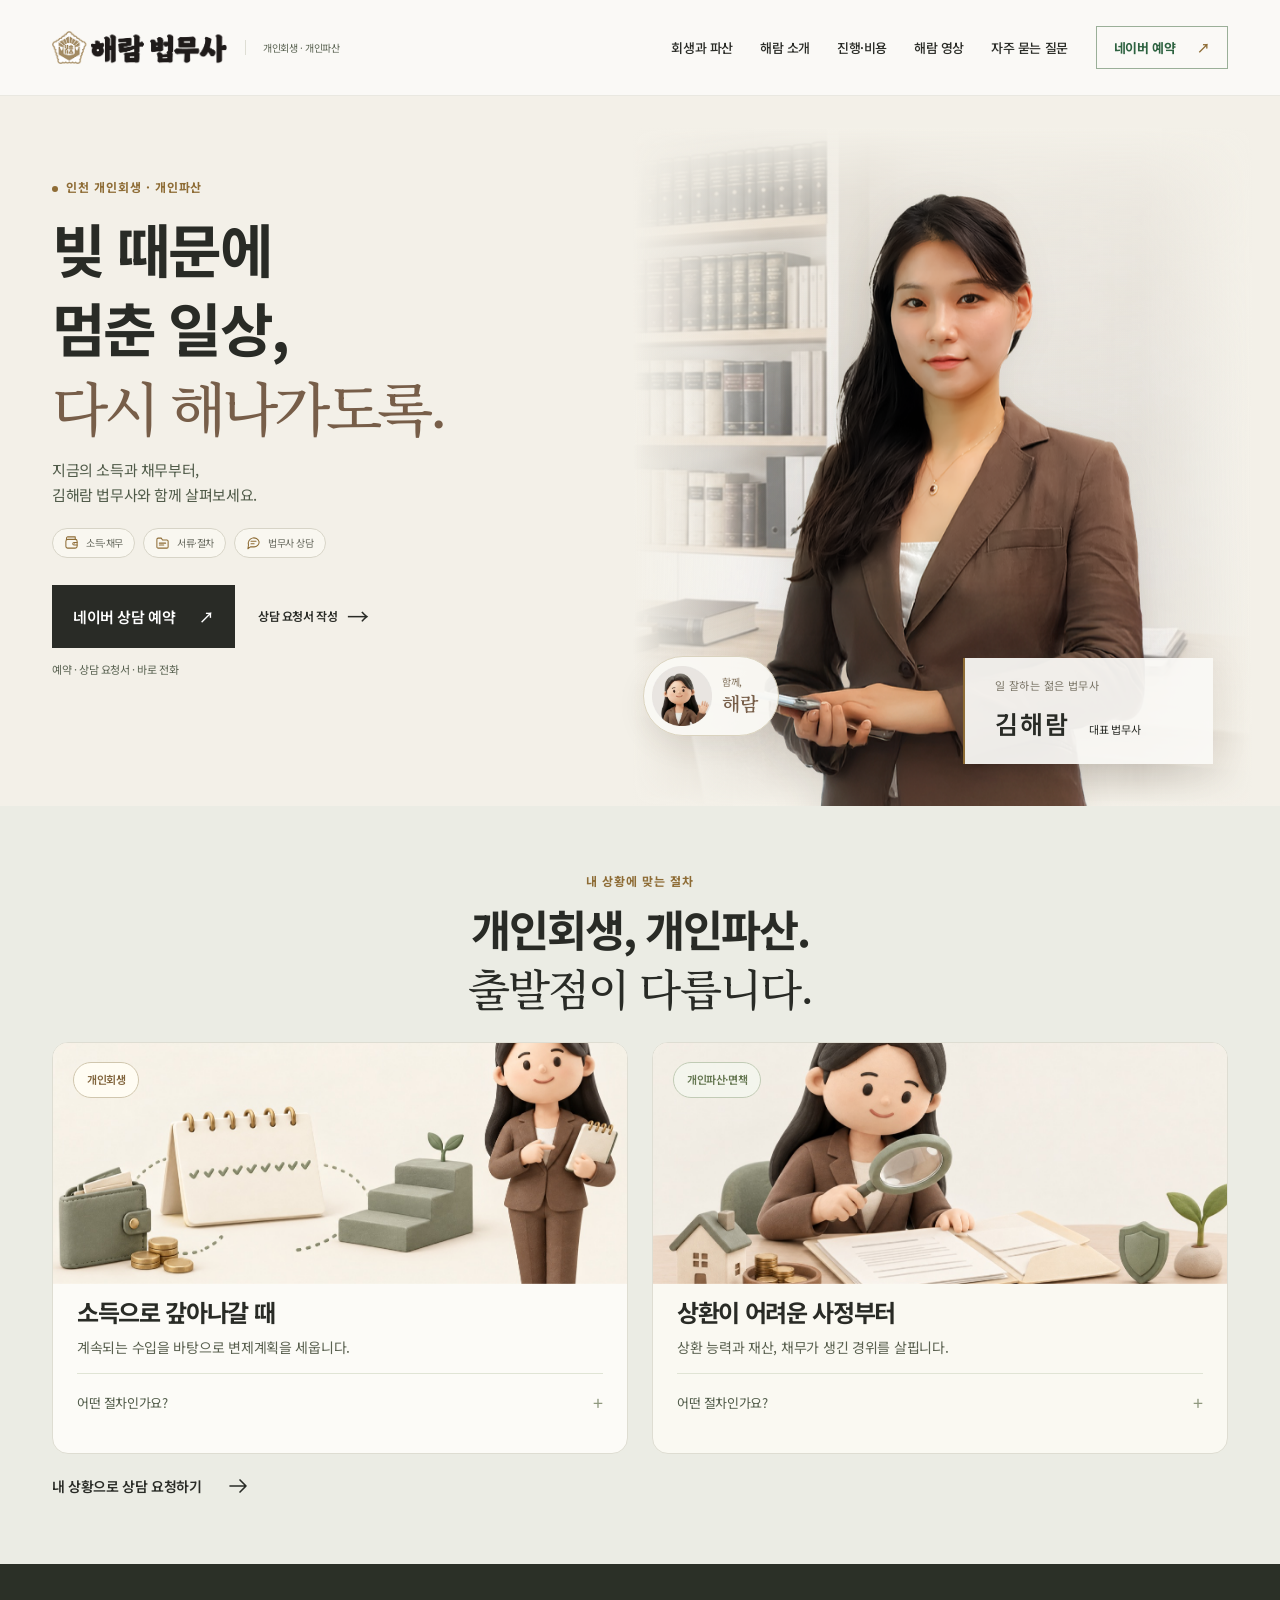
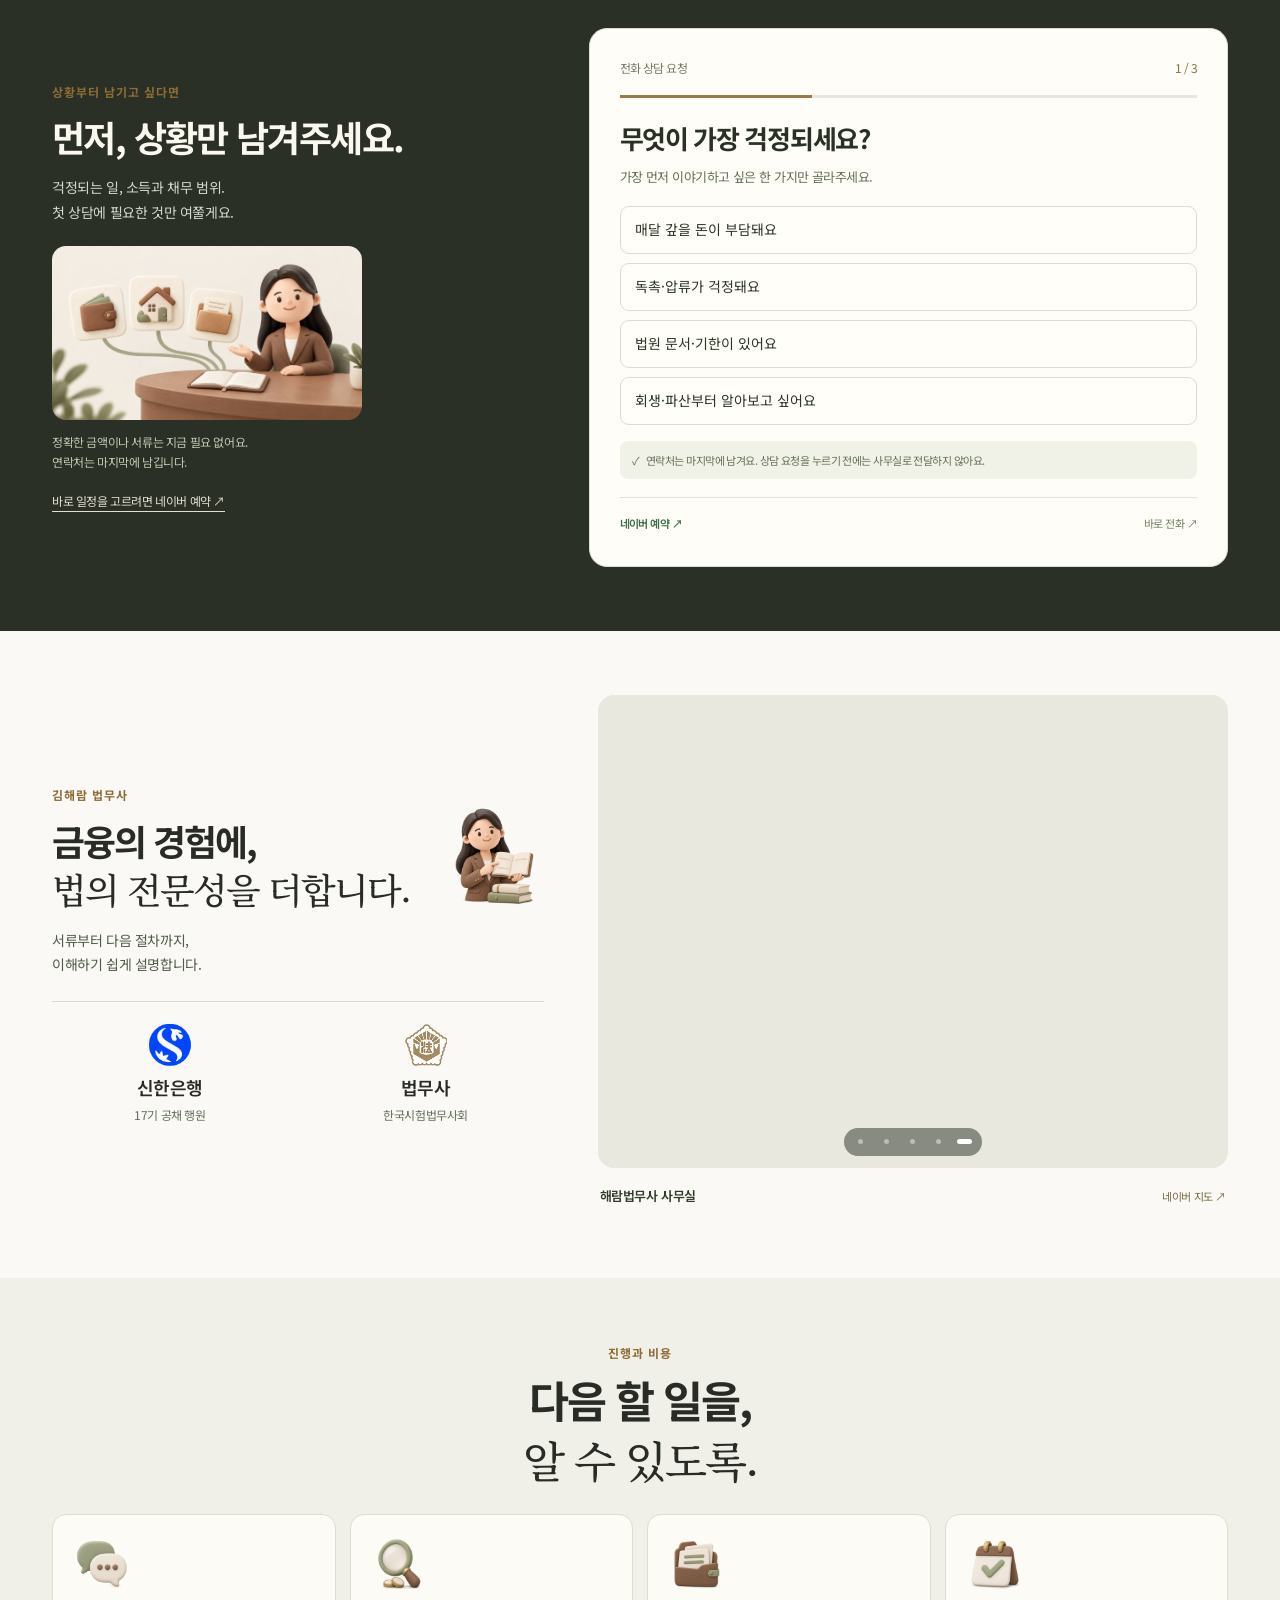
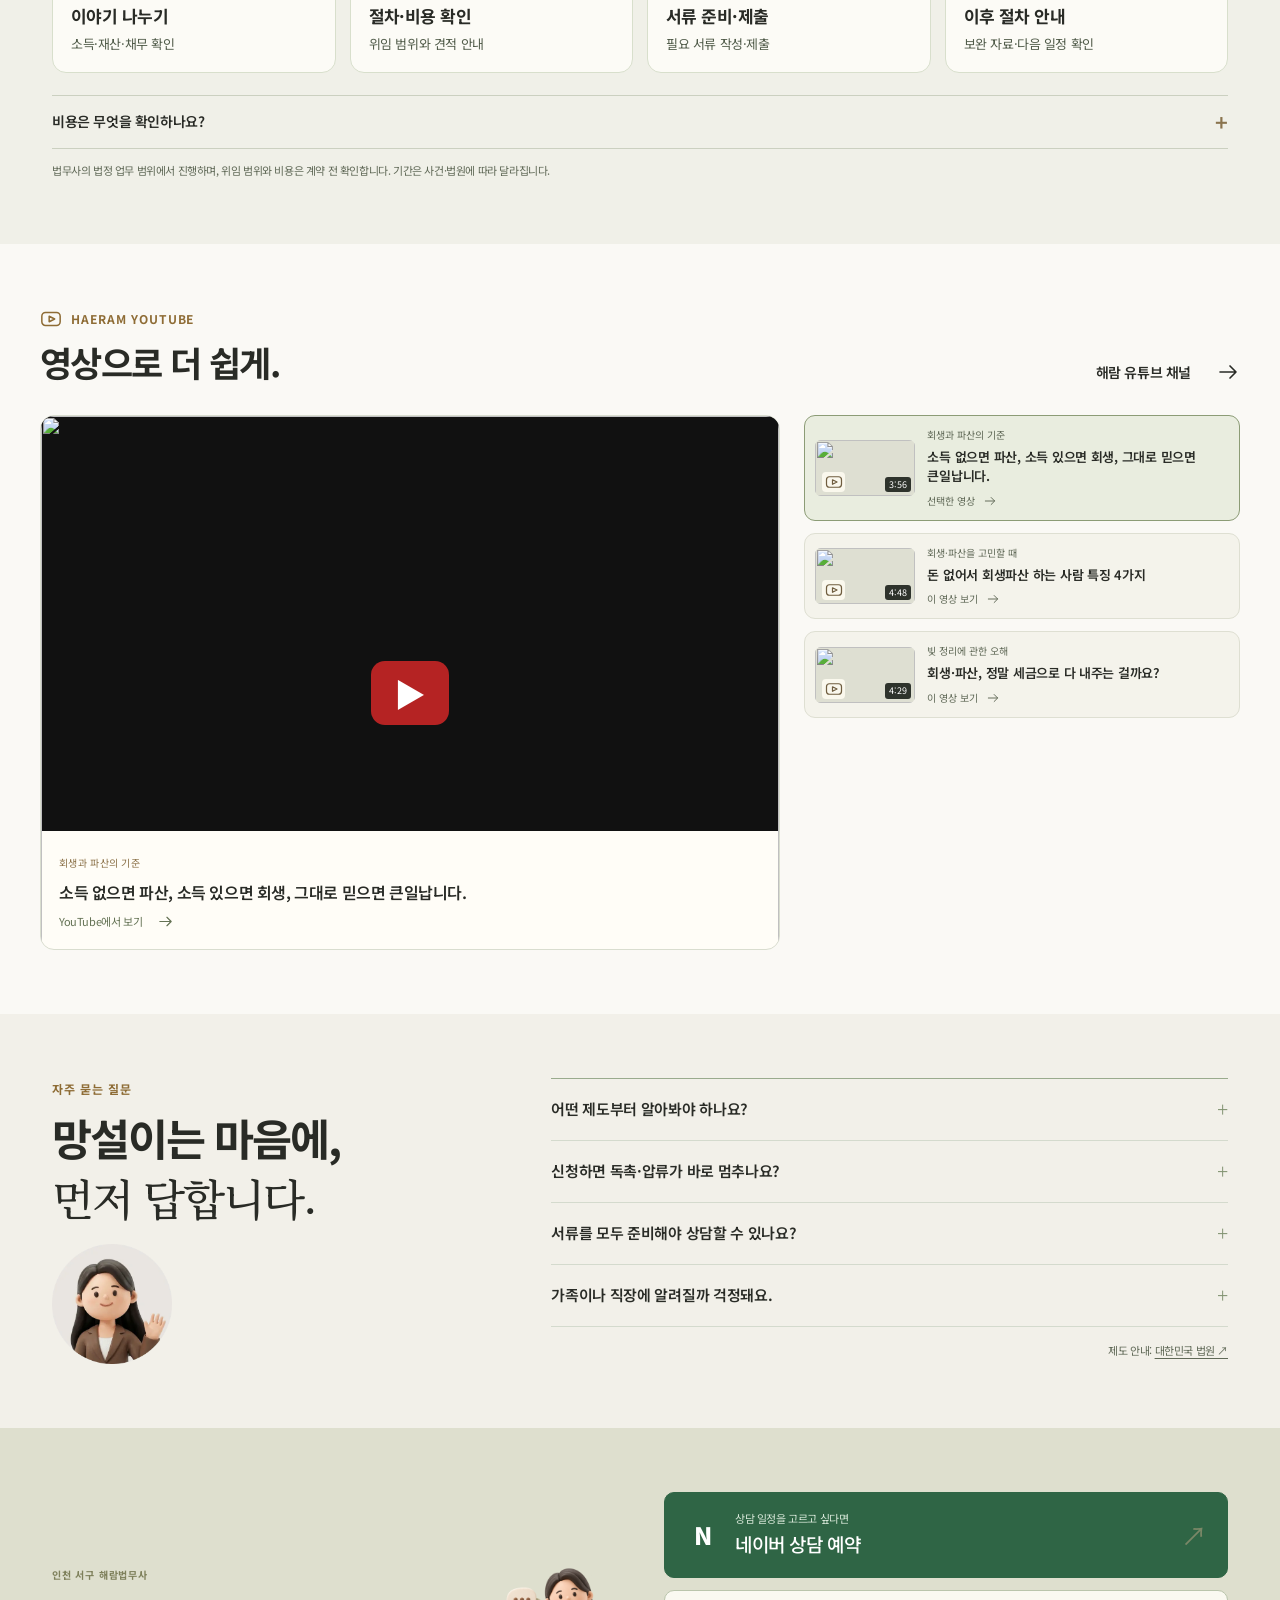
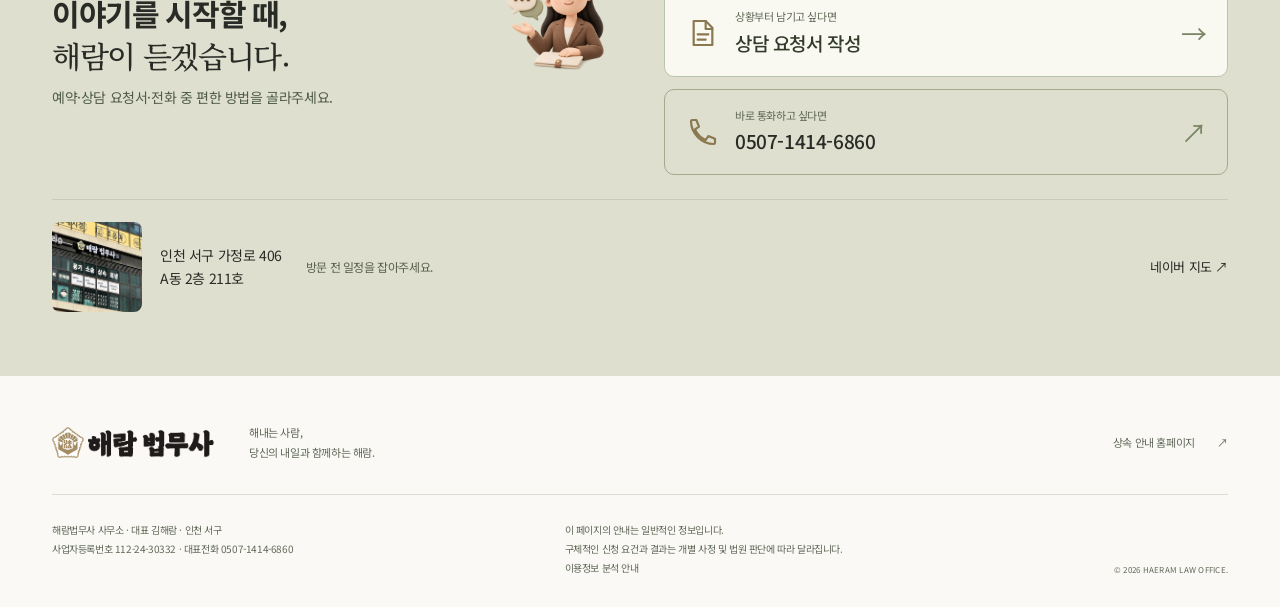
==== commit 6520f08a: "Defer video player and font loading to protect first-screen performance" ====
--- a/index.html
+++ b/index.html
@@ -34,8 +34,9 @@
   <link rel="preload" as="image" type="image/webp" href="assets/portrait-source-a-v32.webp" imagesrcset="assets/portrait-480-v32.webp 480w, assets/portrait-640-v32.webp 640w, assets/portrait-source-a-v32.webp 1059w" imagesizes="(max-width: 420px) 72vw, (max-width: 800px) 304px, 521px">
   <link rel="preconnect" href="https://fonts.googleapis.com">
   <link rel="preconnect" href="https://fonts.gstatic.com" crossorigin>
-  <link rel="stylesheet" href="https://fonts.googleapis.com/css2?family=Noto+Sans+KR:wght@400;500;600;700;800;900&amp;family=Noto+Serif+KR:wght@500;600;700&amp;display=swap">
-  <link rel="stylesheet" href="site-v32.css">
+  <link rel="stylesheet" href="https://fonts.googleapis.com/css2?family=Noto+Sans+KR:wght@400;500;600;700;800;900&amp;family=Noto+Serif+KR:wght@500;600;700&amp;display=swap" media="print" onload="this.media='all'">
+  <noscript><link rel="stylesheet" href="https://fonts.googleapis.com/css2?family=Noto+Sans+KR:wght@400;500;600;700;800;900&amp;family=Noto+Serif+KR:wght@500;600;700&amp;display=swap"></noscript>
+  <link rel="stylesheet" href="site-v33.css">
   <style id="hero-critical">
 /* Critical first-screen rules are embedded in index.html so late styles cannot break the hero. */
 html,html.reading-expanded,html.disclosure-active{scroll-snap-type:none!important}
@@ -76,7 +77,7 @@
 </style>
   <script type="application/json" id="analytics-config">{"gtmId":"GTM-5P3PQH73","measurementId":"G-8B0KS1LXJL","schema":"haeram-journey-v1"}</script>
   <script src="analytics.js?v=31" defer></script>
-  <script src="app.js?v=20" defer></script>
+  <script src="app.js?v=33" defer></script>
   <script src="hero-stability.js?v=26" defer></script>
   <script src="motion.js?v=21" defer></script>
   <script src="office-carousel.js?v=20" defer></script>
@@ -128,7 +129,7 @@
 <section class="section process screen" id="process" aria-labelledby="process-title"><div class="wrap"><div class="section-heading"><p class="eyebrow">진행과 비용</p><h2 id="process-title">다음 할 일을,<br><span class="serif-accent">알 수 있도록.</span></h2></div><ol class="journey-grid"><li><div class="journey-icon"><img class="journey-art" src="assets/journey-chat-v3-v32.webp" alt="" width="384" height="384" loading="lazy"></div><h3>이야기 나누기</h3><p>소득·재산·채무 확인</p></li><li><div class="journey-icon"><img class="journey-art" src="assets/journey-review-v3-v32.webp" alt="" width="384" height="384" loading="lazy"></div><h3>절차·비용 확인</h3><p>위임 범위와 견적 안내</p></li><li><div class="journey-icon"><img class="journey-art" src="assets/journey-folder-v3-v32.webp" alt="" width="384" height="384" loading="lazy"></div><h3>서류 준비·제출</h3><p>필요 서류 작성·제출</p></li><li><div class="journey-icon"><img class="journey-art" src="assets/journey-calendar-v3-v32.webp" alt="" width="384" height="384" loading="lazy"></div><h3>이후 절차 안내</h3><p>보완 자료·다음 일정 확인</p></li></ol><details class="cost-disclosure" id="cost"><summary>비용은 무엇을 확인하나요?<span aria-hidden="true">+</span></summary><div class="cost-summary"><p><strong>법무사 보수</strong>업무 범위·부가세·지급 조건</p><p><strong>법원 실비</strong>인지대·송달료·예납금</p><p><strong>추가 조건</strong>추가 비용 기준·분납 여부</p></div></details><p class="section-footnote">법무사의 법정 업무 범위에서 진행하며, 위임 범위와 비용은 계약 전 확인합니다. 기간은 사건·법원에 따라 달라집니다.</p></div></section>
 <section class="section journal youtube-section screen" id="youtube" aria-labelledby="journal-title"><div class="wrap">
 <div class="split-heading youtube-desktop-heading"><div><p class="eyebrow youtube-eyebrow"><svg class="ui-icon" aria-hidden="true" focusable="false"><use href="#i-play"></use></svg> HAERAM YOUTUBE</p><h2 id="journal-title">영상으로 더 쉽게.</h2></div><a class="text-link" href="https://www.youtube.com/@해람법무사" target="_blank" rel="noopener noreferrer">해람 유튜브 채널 <svg class="ui-icon" aria-hidden="true" focusable="false"><use href="#i-arrow"></use></svg></a></div>
-<div class="youtube-layout"><div class="youtube-feature-screen"><div class="youtube-feature"><div class="youtube-player"><iframe id="haeram-youtube-player" width="800" height="450" src="https://www.youtube.com/embed/IfhWV79XJvY?rel=0&amp;playsinline=1" title="해람법무사 — 소득 없으면 파산, 소득 있으면 회생, 그대로 믿으면 큰일납니다." loading="lazy" referrerpolicy="strict-origin-when-cross-origin" allow="accelerometer; autoplay; clipboard-write; encrypted-media; gyroscope; picture-in-picture; web-share" allowfullscreen></iframe></div><div class="youtube-feature-caption"><span class="video-topic" id="youtube-topic">회생과 파산의 기준</span><h3 id="youtube-title" tabindex="-1">소득 없으면 파산, 소득 있으면 회생, 그대로 믿으면 큰일납니다.</h3><a class="youtube-watch-link" id="youtube-watch-link" href="https://www.youtube.com/watch?v=IfhWV79XJvY" target="_blank" rel="noopener noreferrer">YouTube에서 보기 <svg class="ui-icon" aria-hidden="true" focusable="false"><use href="#i-arrow"></use></svg></a></div></div></div><div class="youtube-playlist-screen" id="youtube-more"><div class="youtube-playlist" role="group" aria-label="해람의 회생·파산 영상 선택">
+<div class="youtube-layout"><div class="youtube-feature-screen"><div class="youtube-feature"><div class="youtube-player"><button class="youtube-poster" id="youtube-poster" type="button" aria-label="해람법무사 영상 재생" hidden><img src="https://i.ytimg.com/vi/IfhWV79XJvY/hqdefault.jpg" alt="" width="480" height="360" loading="lazy"><span aria-hidden="true">▶</span></button><iframe id="haeram-youtube-player" width="800" height="450" data-src="https://www.youtube.com/embed/IfhWV79XJvY?rel=0&amp;playsinline=1" hidden title="해람법무사 — 소득 없으면 파산, 소득 있으면 회생, 그대로 믿으면 큰일납니다." loading="lazy" referrerpolicy="strict-origin-when-cross-origin" allow="accelerometer; autoplay; clipboard-write; encrypted-media; gyroscope; picture-in-picture; web-share" allowfullscreen></iframe></div><div class="youtube-feature-caption"><span class="video-topic" id="youtube-topic">회생과 파산의 기준</span><h3 id="youtube-title" tabindex="-1">소득 없으면 파산, 소득 있으면 회생, 그대로 믿으면 큰일납니다.</h3><a class="youtube-watch-link" id="youtube-watch-link" href="https://www.youtube.com/watch?v=IfhWV79XJvY" target="_blank" rel="noopener noreferrer">YouTube에서 보기 <svg class="ui-icon" aria-hidden="true" focusable="false"><use href="#i-arrow"></use></svg></a></div></div></div><div class="youtube-playlist-screen" id="youtube-more"><div class="youtube-playlist" role="group" aria-label="해람의 회생·파산 영상 선택">
 <button class="youtube-choice is-active" type="button" data-video-id="IfhWV79XJvY" data-video-title="소득 없으면 파산, 소득 있으면 회생, 그대로 믿으면 큰일납니다." data-video-topic="회생과 파산의 기준" aria-pressed="true" aria-label="이 영상 재생: 소득 없으면 파산, 소득 있으면 회생, 그대로 믿으면 큰일납니다."><span class="youtube-thumb"><img src="https://i.ytimg.com/vi/IfhWV79XJvY/hqdefault.jpg" alt="" width="480" height="360" loading="lazy"><span class="youtube-duration">3:56</span><span class="youtube-thumb-play" aria-hidden="true"><svg class="ui-icon" aria-hidden="true" focusable="false"><use href="#i-play"></use></svg></span></span><span class="youtube-choice-copy"><span class="youtube-choice-topic">회생과 파산의 기준</span><strong>소득 없으면 파산, 소득 있으면 회생, 그대로 믿으면 큰일납니다.</strong><span class="youtube-choice-state">선택한 영상 <svg class="ui-icon" aria-hidden="true" focusable="false"><use href="#i-arrow"></use></svg></span></span></button>
 <button class="youtube-choice" type="button" data-video-id="arewTaDJp4s" data-video-title="돈 없어서 회생파산 하는 사람 특징 4가지" data-video-topic="회생·파산을 고민할 때" aria-pressed="false" aria-label="이 영상 재생: 돈 없어서 회생파산 하는 사람 특징 4가지"><span class="youtube-thumb"><img src="https://i.ytimg.com/vi/arewTaDJp4s/hqdefault.jpg" alt="" width="480" height="360" loading="lazy"><span class="youtube-duration">4:48</span><span class="youtube-thumb-play" aria-hidden="true"><svg class="ui-icon" aria-hidden="true" focusable="false"><use href="#i-play"></use></svg></span></span><span class="youtube-choice-copy"><span class="youtube-choice-topic">회생·파산을 고민할 때</span><strong>돈 없어서 회생파산 하는 사람 특징 4가지</strong><span class="youtube-choice-state">이 영상 보기 <svg class="ui-icon" aria-hidden="true" focusable="false"><use href="#i-arrow"></use></svg></span></span></button>
 <button class="youtube-choice" type="button" data-video-id="yPvxr18G_Pw" data-video-title="회생·파산, 정말 세금으로 다 내주는 걸까요?" data-video-topic="빚 정리에 관한 오해" aria-pressed="false" aria-label="이 영상 재생: 회생·파산, 정말 세금으로 다 내주는 걸까요?"><span class="youtube-thumb"><img src="https://i.ytimg.com/vi/yPvxr18G_Pw/hqdefault.jpg" alt="" width="480" height="360" loading="lazy"><span class="youtube-duration">4:29</span><span class="youtube-thumb-play" aria-hidden="true"><svg class="ui-icon" aria-hidden="true" focusable="false"><use href="#i-play"></use></svg></span></span><span class="youtube-choice-copy"><span class="youtube-choice-topic">빚 정리에 관한 오해</span><strong>회생·파산, 정말 세금으로 다 내주는 걸까요?</strong><span class="youtube-choice-state">이 영상 보기 <svg class="ui-icon" aria-hidden="true" focusable="false"><use href="#i-arrow"></use></svg></span></span></button>
--- a/site-v33.css
+++ b/site-v33.css
@@ -0,0 +1,1418 @@
+/* Source: styles.css; cascade order preserved. */
+
+:root{--paper:#faf9f6;--cream:#f3f0e8;--ink:#292b26;--muted:#72746c;--gold:#8e6c35;--line:#deded4;--brown:#775e49;--sage:#e6ebe2;--sans:"Noto Sans KR",-apple-system,BlinkMacSystemFont,"Apple SD Gothic Neo",sans-serif;--serif:"Noto Serif KR",serif}
+*{box-sizing:border-box}html{scroll-behavior:smooth;scroll-padding-top:100px}body{margin:0;background:var(--paper);color:var(--ink);font-family:var(--sans);font-size:16px;line-height:1.8;word-break:keep-all;letter-spacing:-.045em}a{color:inherit;text-decoration:none}button,input,textarea{font:inherit}button,a{-webkit-tap-highlight-color:transparent}button{cursor:pointer}a:focus-visible,button:focus-visible,summary:focus-visible{outline:3px solid var(--gold);outline-offset:5px}img{display:block;max-width:100%;height:auto}h1,h2,h3,p{margin:0}h1,h2,h3{line-height:1.4}em{font-style:normal}.wrap{width:min(1200px,calc(100% - 104px));margin:auto}.section{padding:112px 0}.eyebrow{font-size:12px;font-weight:700;letter-spacing:.08em;color:var(--gold);margin-bottom:22px}.gold-dot{display:inline-block;background:var(--gold);width:6px;height:6px;border-radius:50%;vertical-align:middle;margin-right:8px}h2{font-size:clamp(32px,3.4vw,44px);font-weight:700;letter-spacing:-.065em;line-height:1.5}.serif-accent{font-family:var(--serif);font-weight:500}.section-heading{text-align:center;margin-bottom:60px}.section-heading>p:last-child{margin-top:22px;color:var(--muted);font-size:15px}.split-heading{display:flex;justify-content:space-between;align-items:flex-end;gap:40px;margin-bottom:50px}.split-heading>p{font-size:15px;color:var(--muted);padding-bottom:10px}.section-footnote{font-size:12px;line-height:1.9;color:var(--muted);margin-top:22px}.text-link{display:inline-flex;gap:25px;align-items:center;font-size:14px;font-weight:600}.text-link span{font-size:22px;font-weight:400}.text-link:hover{color:var(--gold)}.button{display:inline-flex;justify-content:center;align-items:center;gap:35px;padding:18px 25px;font-weight:600;font-size:15px;min-height:60px;border:1px solid transparent;transition:background .2s,transform .2s}.button:hover{transform:translateY(-2px)}.button-dark{background:var(--ink);color:white}.button-dark:hover{background:#48473c}.button-light{background:#f2efe6;border-color:var(--line)}.mobile-only{display:none}.skip-link{position:absolute;z-index:100;left:24px;top:-80px;padding:12px 20px;background:var(--ink);color:white}.skip-link:focus{top:12px}
+.site-header{height:96px;border-bottom:1px solid #deded49c;position:sticky;top:0;z-index:30;background:#faf9f6f5;backdrop-filter:blur(12px)}.header-inner{height:100%;display:flex;align-items:center;justify-content:space-between;gap:28px}.brand{display:flex;align-items:center;gap:18px}.brand img{width:175px;height:auto}.brand>span{font-size:10px;line-height:1.5;color:var(--muted);border-left:1px solid var(--line);padding-left:17px;white-space:nowrap}.desktop-nav{display:flex;gap:27px;font-size:13px;font-weight:500;margin-left:auto}.desktop-nav a:hover{color:var(--gold)}.header-contact{font-size:13px;font-weight:700;border:1px solid #babdb0;padding:9px 17px;display:flex;gap:22px}.header-contact span{color:var(--gold)}.menu-toggle,.mobile-nav{display:none}
+.hero{background:var(--cream);overflow:hidden}.hero-grid{display:grid;grid-template-columns:1.12fr 1fr;position:relative;min-height:710px}.hero-copy{padding:80px 0 68px;position:relative;z-index:3}.hero-copy .eyebrow{margin-bottom:24px}.hero h1{font-size:clamp(46px,4.55vw,66px);letter-spacing:-.075em;font-weight:700;line-height:1.28}.hero h1 em{color:var(--brown);font-family:var(--serif);font-weight:500;letter-spacing:-.07em}.hero-desc{font-size:15px;line-height:1.95;color:#666a60;margin-top:26px}.hero-actions{display:flex;align-items:center;gap:23px;margin-top:34px}.hero-actions .button{padding:17px 20px;gap:24px;white-space:nowrap}.hero-actions .text-link{font-size:12px;gap:10px}.quiet-note{font-size:11px;margin-top:12px;color:var(--muted)}.hero-visual{position:relative;min-height:710px}.hero-arch{background:#e6e3d8;border-radius:50% 50% 0 0;position:absolute;width:100%;height:580px;bottom:0;left:15px;overflow:hidden}.hero-arch:before{content:"";position:absolute;border:1px solid #c1b99f;border-radius:50% 50% 0 0;width:calc(100% - 30px);height:calc(100% - 15px);top:15px;left:15px}.hero-arch>span{display:block;color:#dad7c9;font-family:Georgia,serif;font-size:68px;line-height:1.05;letter-spacing:-.07em;padding:82px 28px;font-weight:400}.hero-portrait{position:absolute;top:55px;left:6%;width:94%;max-width:none;height:auto;z-index:2}.hero-orbit{width:12px;height:12px;border:1px solid #c7b593;position:absolute;border-radius:50%;z-index:2}.orbit-one{left:0;top:134px}.orbit-two{right:10px;top:95px;width:7px;height:7px;background:var(--gold);border:0}.portrait-label{position:absolute;z-index:5;bottom:42px;right:15px;background:#faf9f6ef;box-shadow:0 6px 40px #292b2612;border-left:2px solid var(--gold);padding:18px 30px;min-width:250px}.portrait-label>span{display:block;color:#7a7567;font-size:11px;letter-spacing:.04em;margin-bottom:5px}.portrait-label strong{font-size:25px;letter-spacing:.08em;font-weight:600}.portrait-label small{font-size:11px;letter-spacing:-.02em;font-weight:400;margin-left:10px}.hero-stamp{position:absolute;width:123px;height:123px;border:1px solid #ab936a;color:var(--brown);background:#f3f0e8f2;border-radius:50%;z-index:4;left:-30px;bottom:99px;display:flex;align-items:center;justify-content:center;flex-direction:column;line-height:1.5;font-size:11px;transform:rotate(-11deg)}.hero-stamp b{font-family:var(--serif);font-size:17px;font-weight:600}.hero-stamp span{font-size:6px;letter-spacing:.08em;margin-top:9px}.hero-bottom{position:relative;z-index:6;border-top:1px solid #cccfc1;display:flex;align-items:center;gap:54px;padding:23px 0;background:var(--cream)}.hero-bottom>span{font-size:11px;color:var(--gold)}.hero-bottom p{font-size:12px;color:#5c6256}.hero-bottom>a{margin-left:auto;font-size:9px;letter-spacing:.13em;display:flex;gap:24px;align-items:center}.hero-bottom a span{font-size:22px;font-weight:300}
+.situations{background:var(--paper)}.situation-grid{display:grid;grid-template-columns:repeat(3,1fr);gap:38px}.situation-item{position:relative;padding:27px 0 0;border-top:1px solid #a8af9f}.item-number{font-family:Georgia,serif;font-size:13px;color:var(--gold)}.line-icon{position:absolute;right:5px;top:30px;display:grid;place-items:center;width:38px;height:38px;font-family:Georgia,serif;font-size:25px;border:1px solid #d7d9cf;border-radius:50%;color:var(--brown)}.situation-item h3{font-size:23px;letter-spacing:-.055em;margin-top:30px;line-height:1.5}.situation-item p{font-size:14px;color:var(--muted);margin-top:16px}.item-action{display:flex;justify-content:space-between;align-items:center;font-size:12px;font-weight:600;border-bottom:1px solid var(--line);padding:28px 0 15px}.item-action span{font-size:20px;font-weight:400;transition:transform .2s}.situation-item:hover .item-action span{transform:translateX(5px)}
+.solutions{background:#ebece4}.solution-grid{display:grid;grid-template-columns:1fr 1fr;gap:22px}.solution-card{padding:40px 40px 0;background:#faf9f4}.solution-card.bankruptcy{background:#303930;color:#f9f9ef}.solution-top{display:flex;justify-content:space-between;align-items:center;color:#898b7a;font-family:Georgia,serif;font-size:13px}.pill{font-size:9px;letter-spacing:.08em;border:1px solid #c8c9bb;border-radius:20px;padding:4px 11px}.bankruptcy .pill{border-color:#687263;color:#c0c5b5}.solution-card h3{font-size:34px;margin-top:25px;letter-spacing:-.055em}.solution-lead{font-size:22px;line-height:1.6;margin:12px 0 20px;letter-spacing:-.055em}.solution-card>p:not(.solution-lead){font-size:13px;color:#757b6e;line-height:1.9;max-width:370px}.bankruptcy>p:not(.solution-lead){color:#c1c8b7}.check-list{list-style:none;margin:26px 0;padding:0;font-size:13px;line-height:2.4}.check-list li:before{content:"✓";font-size:12px;color:var(--gold);margin-right:10px}.bankruptcy .check-list{color:#dee4d5}.solution-link{border-top:1px solid #d8dccf;padding:21px 0;display:flex;justify-content:space-between;font-size:13px;font-weight:500}.solution-link span{font-size:20px;line-height:1.3}.bankruptcy .solution-link{border-color:#596151}.solution-link:hover{color:var(--gold)}
+.preparation{background:var(--ink);color:var(--paper)}.preparation-grid{display:grid;grid-template-columns:.95fr 1.05fr;gap:90px;align-items:center}.preparation h2{font-size:44px;line-height:1.5}.preparation-copy>p:not(.eyebrow):not(.small-note){margin-top:25px;font-size:14px;color:#bfc4b7;line-height:1.9}.character-note{display:flex;gap:20px;align-items:center;margin:35px 0}.character-note img{width:78px;height:78px;flex-shrink:0}.character-note p{font-size:11px;color:#bec4b3;line-height:2}.character-note strong{font-weight:500;color:#e7e9dd}.small-note{font-size:10px;color:#b3b9a9;line-height:1.9}.question-shell{background:#faf9f4;color:var(--ink);padding:34px;min-height:480px;box-shadow:0 15px 60px #0001}.question-top{display:flex;align-items:center;justify-content:space-between;font-size:11px;letter-spacing:.02em;color:#717568}.question-top span:last-child{font-family:Georgia,serif;font-size:14px;color:var(--gold)}.progress-track{height:2px;background:#e1e4d8;margin:16px 0 30px}.progress-track span{display:block;height:100%;width:25%;background:var(--gold);transition:width .25s}.question-title{font-size:24px;letter-spacing:-.05em;line-height:1.5;margin-bottom:9px}.question-desc{font-size:12px;color:var(--muted);margin-bottom:24px}.question-options{display:grid;gap:9px}.question-option{display:flex;align-items:center;justify-content:space-between;text-align:left;padding:14px 17px;border:1px solid #dcded1;background:transparent;color:var(--ink);font-size:13px;min-height:54px;transition:background .15s,border-color .15s}.question-option:after{content:"→";font-size:16px;color:#8c947e}.question-option:hover,.question-option.selected{background:#e9ecdf;border-color:#899574}.question-back{margin-top:22px;padding:5px 0;background:none;border:0;font-size:11px;color:#767d6e}.question-result{font-size:13px}.question-result h3{font-size:25px;margin-bottom:12px}.question-result>p{font-size:12px;color:var(--muted);margin-bottom:20px}.memo{white-space:pre-line;line-height:2;background:#edf0e5;padding:20px;font-size:12px}.result-tips{font-size:11px;color:#747b6c;line-height:1.9;margin:18px 0}.result-actions{display:flex;flex-wrap:wrap;gap:8px}.result-actions .button{font-size:12px;min-height:46px;padding:10px 15px;gap:14px}.result-reset{background:transparent;border:0;color:#77816e;font-size:11px;margin-top:18px;padding:2px 0}.result-selected-note{font-size:10px;color:#818876;margin-top:15px}.copy-fallback{width:100%;height:160px;padding:12px;border:1px solid var(--line);background:#fff;font-size:12px;margin:10px 0}.toast{position:fixed;bottom:26px;left:50%;transform:translateX(-50%);padding:13px 24px;border-radius:5px;background:#292b26;color:white;font-size:13px;z-index:80;box-shadow:0 4px 25px #0003}
+.about{background:var(--paper)}.about-grid{display:grid;grid-template-columns:1fr 1fr;gap:100px;align-items:center}.about-portrait{position:relative;height:560px;overflow:hidden}.about-portrait-bg{position:absolute;inset:40px 0 0;background:#e3dfd4}.about-portrait img{position:relative;z-index:1;width:98%;margin:0 auto}.vertical-caption{position:absolute;left:15px;top:60px;writing-mode:vertical-rl;font-family:Georgia,serif;font-size:10px;letter-spacing:.17em;color:#948d79;z-index:2}.about-caption{position:absolute;z-index:3;bottom:24px;left:28px;right:28px;padding:20px 23px;background:#faf9f6ee;display:flex;align-items:center;justify-content:space-between}.about-caption>span{font-size:10px;color:#797e70}.about-caption>strong{font-size:17px;font-weight:600}.about-copy h2{font-size:36px}.about-intro{color:#68715e;font-size:14px;line-height:2;margin-top:28px}.profile-list{margin:26px 0 0;border-top:1px solid var(--line);padding-top:19px;font-size:12px}.profile-list>div{display:flex;gap:25px;padding:5px 0}.profile-list dt{color:#8e937e}.profile-list dd{margin:0}.about-message{padding-left:17px;border-left:2px solid #b6a886;font-size:15px;line-height:1.9;margin:25px 0}.about-copy .text-link{font-size:12px}
+.process{background:#f0f0e8}.process-list{list-style:none;padding:0;margin:0;border-top:1px solid #aab2a0}.process-list li{padding:27px 0;display:grid;grid-template-columns:90px 1fr 180px;gap:24px;align-items:center;border-bottom:1px solid #d0d6c8}.process-list li>span:first-child{font-family:Georgia,serif;font-size:30px;color:var(--gold);font-weight:400}.process-list h3{font-size:20px;margin-bottom:6px;font-weight:600}.process-list p{font-size:13px;color:#6f7864}.process-tag{font-size:11px;color:#7f8872;text-align:right}.cost-panel{display:grid;grid-template-columns:.75fr 1.25fr;gap:60px;background:#faf9f4;padding:45px 48px;margin-top:65px;border-top:2px solid var(--gold)}.cost-panel .eyebrow{font-size:10px;margin-bottom:15px}.cost-panel h3{font-size:29px;line-height:1.55}.cost-panel h3 em{font-family:var(--serif);color:var(--brown);font-weight:500}.cost-panel>div>p:last-child{font-size:12px;color:var(--muted);margin-top:20px}.cost-list{margin:0}.cost-list>div{padding:16px 0;border-bottom:1px solid var(--line)}.cost-list>div:first-child{padding-top:0}.cost-list>div:last-child{border:0;padding-bottom:0}.cost-list dt{font-size:14px;font-weight:600}.cost-list dt span{font-family:Georgia,serif;font-size:12px;color:var(--gold);margin-right:14px}.cost-list dd{font-size:12px;color:var(--muted);line-height:1.9;margin:7px 0 0 28px}
+.journal-grid{display:grid;grid-template-columns:1fr 1fr;gap:24px}.journal-link{padding:30px 35px;background:#ece8df;border:1px solid transparent;transition:all .2s}.journal-link:hover{border-color:var(--gold);transform:translateY(-3px)}.journal-blog{background:#e7ece1}.journal-type{display:flex;justify-content:space-between;font-size:10px;letter-spacing:.12em}.journal-type>span{font-size:21px;line-height:1}.journal-link>div{display:flex;align-items:center;gap:26px;margin:33px 0}.journal-link h3{font-size:25px;line-height:1.6;font-weight:500}.video-symbol{width:58px;height:42px;border-radius:12px;border:1px solid #b2a38d;display:grid;place-items:center;font-size:15px;color:#8d7454;flex-shrink:0}.blog-symbol{width:58px;font-family:Georgia,serif;font-size:40px;font-style:italic;color:#8b9b7b;text-align:center;flex-shrink:0}.journal-link>p{font-size:11px;color:var(--muted);border-top:1px solid #c9cebf;padding-top:17px}
+.faq{background:#f2f0e9}.faq-grid{display:grid;grid-template-columns:.9fr 1.1fr;gap:75px}.faq-grid>div:first-child>p:last-child{font-size:14px;color:var(--muted);margin-top:25px}.faq-list{border-top:1px solid #9aab8d}.faq-list details{border-bottom:1px solid #d4dacd}.faq-list summary{cursor:pointer;list-style:none;display:flex;justify-content:space-between;gap:20px;padding:23px 0;font-size:14px;font-weight:500}.faq-list summary::-webkit-details-marker{display:none}.faq-list summary>span{font-family:Georgia,serif;font-size:22px;line-height:1.2;font-weight:400;color:#829372;transition:transform .2s}.faq-list details[open] summary>span{transform:rotate(45deg)}.faq-list details>p{font-size:12px;color:#737b69;line-height:2;padding:0 30px 24px 0}.sources{text-align:right;font-size:10px;margin-top:30px}.sources a{text-decoration:underline;text-underline-offset:3px}
+.contact{background:#dedfce;padding:75px 0}.contact-grid{display:grid;grid-template-columns:1.1fr .9fr;gap:70px;align-items:center}.contact .eyebrow{color:#7e805b;font-size:10px}.contact h2{font-size:37px;line-height:1.6}.contact h2 em{font-family:var(--serif);font-weight:500}.contact-grid>div>p:not(.eyebrow){font-size:13px;color:#626b56;margin-top:20px}.contact-grid>div>p.contact-small{font-size:10px;margin-top:15px}.contact-actions>a{display:flex;align-items:center;justify-content:space-between;gap:20px;padding:21px 25px}.contact-kakao{background:#f8f7ef}.contact-phone{margin-top:12px;border:1px solid #a2aa8f}.contact-actions small{display:block;font-size:10px;color:#7a8469;margin-bottom:5px}.contact-actions strong{font-weight:500;font-size:18px}.contact-actions>a>span:last-child{font-size:26px;font-weight:400;color:#7a8767}.contact-actions>p{font-size:9px!important;line-height:1.8;margin-top:14px!important;color:#7a846b!important}.contact-actions a:hover{background:#fffdf3}.site-footer{padding:47px 0 30px;background:var(--paper)}.footer-top{display:flex;align-items:center;gap:35px;padding-bottom:32px;border-bottom:1px solid var(--line)}.footer-top .brand img{width:162px}.footer-top>p{font-size:11px;color:#818977;line-height:1.8}.footer-top>a:last-child{margin-left:auto;font-size:11px;color:#767e6c}.footer-top>a:last-child span{margin-left:20px}.footer-bottom{display:flex;justify-content:space-between;gap:25px;padding-top:25px;font-size:9px;color:#7f8775;line-height:1.9}.footer-bottom>span{font-size:8px;letter-spacing:.03em;white-space:nowrap;align-self:flex-end}.mobile-contact-bar{display:none}
+@media(min-width:1600px){.hero-portrait{width:92%;left:8%}.hero-copy{padding-top:90px}.hero-grid,.hero-visual{min-height:740px}}
+@media(max-width:1100px){.wrap{width:calc(100% - 72px)}.brand>span{display:none}.desktop-nav{gap:22px}.header-inner{gap:22px}.hero-grid,.hero-visual{min-height:670px}.hero h1{font-size:52px}.hero-copy{padding-top:65px}.hero-actions{align-items:flex-start;flex-direction:column;gap:15px}.hero-portrait{top:70px;left:2%;width:110%}.hero-arch{height:540px}.hero-stamp{left:-25px;width:106px;height:106px;bottom:80px}.portrait-label{right:0;min-width:210px;padding:15px 20px}.preparation-grid{gap:50px}.about-grid{gap:55px}.about-portrait{height:520px}.about-copy h2{font-size:32px}.solution-card{padding:32px 30px 0}.solution-lead{font-size:20px}.cost-panel{gap:40px}.faq-grid{gap:45px}.contact-grid{gap:40px}.contact h2{font-size:33px}}
+@media(max-width:800px){html{scroll-padding-top:84px}.wrap{width:calc(100% - 44px)}.section{padding:74px 0}.site-header{height:78px}.brand img{width:150px}.desktop-nav,.header-contact{display:none}.menu-toggle{display:flex;flex-direction:column;justify-content:center;gap:6px;width:42px;height:42px;border:0;background:none;padding:9px}.menu-toggle span{width:23px;height:1px;background:var(--ink);transition:transform .2s}.menu-toggle[aria-expanded=true] span:first-child{transform:translateY(3.5px) rotate(45deg)}.menu-toggle[aria-expanded=true] span:last-child{transform:translateY(-3.5px) rotate(-45deg)}.mobile-nav:not([hidden]){display:flex;flex-direction:column;padding:12px 22px 20px;background:var(--paper);border-bottom:1px solid var(--line)}.mobile-nav a{padding:10px 0;font-size:14px}.hero-grid{grid-template-columns:1fr;min-height:0}.hero-copy{padding:43px 0 0}.hero-copy .eyebrow{font-size:10px;margin-bottom:20px}.hero h1{font-size:clamp(39px,7.2vw,55px);line-height:1.32}.hero-desc{font-size:13px;margin-top:23px;line-height:1.95}.hero-actions{flex-direction:row;align-items:center;gap:20px;margin-top:26px}.hero-actions .button{font-size:12px;min-height:53px;padding:14px 17px;gap:25px}.hero-actions .text-link{font-size:10px;gap:8px}.quiet-note{font-size:9px;margin-top:10px}.hero-visual{min-height:480px;max-width:420px;width:100%;margin:auto}.hero-arch{width:85%;left:10%;height:400px;bottom:0}.hero-arch>span{font-size:48px;padding:55px 23px}.hero-portrait{top:10px;left:12%;width:80%}.portrait-label{bottom:24px;right:0;min-width:205px;padding:14px 18px}.portrait-label strong{font-size:21px}.portrait-label>span{font-size:9px}.portrait-label small{font-size:9px}.hero-stamp{left:0;bottom:75px;width:95px;height:95px;font-size:9px}.hero-stamp b{font-size:14px}.hero-stamp span{font-size:5px;margin-top:6px}.hero-orbit{display:none}.hero-bottom{padding:18px 0;gap:18px;justify-content:space-between}.hero-bottom>span{font-size:9px;max-width:80px}.hero-bottom p{font-size:10px}.hero-bottom>a{font-size:8px;gap:10px}.hero-bottom a span{font-size:19px}.section-heading{margin-bottom:38px}.eyebrow{font-size:10px;margin-bottom:17px}h2{font-size:30px}.section-heading>p:last-child{font-size:12px;margin-top:18px}.split-heading{display:block;margin-bottom:32px}.split-heading>p{font-size:12px;margin-top:22px;padding:0}.situation-grid{gap:22px}.situation-item h3{font-size:18px;margin-top:24px}.situation-item p{font-size:11px}.item-number{font-size:11px}.line-icon{width:29px;height:29px;font-size:20px}.item-action{font-size:10px;padding-top:20px}.solution-card{padding:28px 25px 0}.solution-top .pill{font-size:7px;padding:3px 7px}.solution-top{font-size:11px}.solution-card h3{font-size:29px}.solution-lead{font-size:18px}.solution-card>p:not(.solution-lead),.check-list{font-size:11px}.solution-link{font-size:12px}.section-footnote{font-size:10px}.preparation-grid{grid-template-columns:1fr;gap:35px}.preparation h2{font-size:33px}.preparation h2 br:nth-child(2){display:none}.preparation-copy>p:not(.eyebrow):not(.small-note){font-size:12px;margin-top:19px}.character-note{margin:23px 0 18px}.character-note img{width:60px;height:60px}.small-note{font-size:9px}.question-shell{padding:27px;min-height:460px}.about-grid{gap:35px}.about-portrait{height:440px}.about-caption{left:15px;right:15px;padding:14px;display:block}.about-caption>span{display:block;font-size:9px}.about-caption>strong{font-size:17px}.about-copy h2{font-size:28px}.about-intro{font-size:12px}.profile-list{font-size:10px}.profile-list>div{gap:15px}.about-message{font-size:13px}.about-copy .text-link{font-size:11px}.process-list li{grid-template-columns:50px 1fr;gap:15px;padding:23px 0}.process-list li>span:first-child{font-size:24px}.process-tag{display:none}.process-list h3{font-size:18px}.process-list p{font-size:11px}.cost-panel{padding:30px;gap:30px;margin-top:40px}.cost-panel h3{font-size:24px}.cost-panel>div>p:last-child{font-size:10px}.cost-list dt{font-size:12px}.cost-list dd{font-size:10px}.journal-grid{gap:16px}.journal-link{padding:24px}.journal-link>div{display:block;margin:20px 0}.journal-link h3{font-size:22px;margin-top:18px}.video-symbol{width:43px;height:30px;font-size:11px;border-radius:9px}.blog-symbol{font-size:28px;width:40px;height:30px;line-height:1}.faq-grid{grid-template-columns:1fr;gap:30px}.faq-grid>div:first-child>p:last-child{font-size:12px;margin-top:18px}.faq-list summary{font-size:13px;padding:20px 0}.faq-list details>p{font-size:11px}.sources{text-align:left;font-size:9px}.contact-grid{grid-template-columns:1fr;gap:30px}.contact{padding:55px 0}.contact h2{font-size:32px}.contact-grid>div>p:not(.eyebrow){font-size:12px}.contact-actions>a{padding:19px 22px}.contact-actions strong{font-size:17px}.footer-bottom{flex-wrap:wrap}.footer-bottom p{flex:1;min-width:250px}.site-footer{padding-bottom:95px}.mobile-contact-bar{display:grid;grid-template-columns:1.25fr 1fr;position:fixed;bottom:0;left:0;right:0;z-index:40;background:var(--paper);box-shadow:0 -4px 24px #292b2610;padding:9px 12px max(9px,env(safe-area-inset-bottom));gap:8px}.mobile-contact-bar>a{padding:11px 13px;display:flex;align-items:center;justify-content:space-between;font-size:12px;font-weight:500;background:var(--ink);color:#fff}.mobile-contact-bar>a:last-child{background:#e9e5d9;color:var(--ink)}.toast{bottom:85px;font-size:12px;max-width:90%;width:max-content}}
+@media(max-width:550px){.hero-visual{min-height:402px;margin-top:10px}.hero-arch{height:342px}.hero-portrait{width:85%;left:10%;top:0}.hero-actions{gap:17px}.hero-actions .text-link{max-width:110px;line-height:1.7}.hero-actions .text-link span{font-size:17px}.hero-bottom{gap:10px}.hero-bottom>span{max-width:70px;line-height:1.7}.hero-bottom>a{gap:8px;font-size:7px}.mobile-only{display:block}.hero-bottom p{font-size:9px;line-height:1.9}.situation-grid{grid-template-columns:1fr;gap:26px}.situation-item{padding-top:18px;display:grid;grid-template-columns:30px 1fr 1fr;column-gap:10px;align-items:start}.item-number{grid-column:1;grid-row:1 / 3}.line-icon{display:none}.situation-item h3{grid-column:2 / 4;margin:0;font-size:21px}.situation-item p{grid-column:2 / 4;font-size:12px;margin-top:12px}.situation-item .item-action{grid-column:2 / 4;padding-top:18px;font-size:11px}.section-heading{text-align:left}.section-heading h2{font-size:29px}.section-heading>p:last-child{font-size:11px}.solution-grid{grid-template-columns:1fr;gap:17px}.solution-card{padding:28px 28px 0}.solution-card h3{font-size:30px}.solution-lead{font-size:21px}.solution-card>p:not(.solution-lead),.check-list{font-size:12px}.solution-top .pill{font-size:8px}.solution-link{font-size:13px}.preparation h2{font-size:31px}.question-shell{padding:25px 22px;min-height:465px}.question-title{font-size:22px}.question-desc{font-size:11px}.question-option{font-size:12px}.about-grid{grid-template-columns:1fr;gap:34px}.about-portrait{height:400px;width:100%;max-width:380px;margin:auto}.about-portrait img{width:86%;padding-top:0}.about-portrait-bg{inset:30px 0 0}.about-caption{display:flex;left:20px;right:20px;padding:16px}.about-copy h2{font-size:31px}.about-intro{font-size:13px;margin-top:22px}.profile-list{font-size:12px;margin-top:23px}.about-message{font-size:14px;margin:22px 0}.about-copy .text-link{font-size:12px}.cost-panel{grid-template-columns:1fr;padding:28px;gap:26px}.cost-panel h3 br{display:none}.cost-panel h3{font-size:26px}.cost-panel>div>p:last-child{font-size:12px;margin-top:13px}.cost-panel>div>p:last-child br{display:none}.cost-list dt{font-size:13px}.cost-list dd{font-size:11px}.journal-grid{grid-template-columns:1fr}.journal-link>div{display:flex;gap:22px}.journal-link h3{font-size:24px;margin-top:0}.journal-link>p{font-size:10px}.journal-type{font-size:9px}.video-symbol{width:48px;height:36px}.blog-symbol{width:48px;font-size:33px}.faq-list summary{font-size:12px}.contact h2{font-size:29px}.contact-actions small{font-size:10px}.contact-actions strong{font-size:17px}.footer-top{gap:22px;flex-wrap:wrap;padding-bottom:25px}.footer-top .brand img{width:150px}.footer-top>p{font-size:10px}.footer-top>a:last-child{width:100%;margin-left:0;font-size:10px}.footer-bottom{font-size:9px;gap:13px}.footer-bottom>p{margin:0;min-width:100%;flex:none}.footer-bottom>span{margin-top:3px}.quiet-note{font-size:9px}}
+@media(prefers-reduced-motion:reduce){html{scroll-behavior:auto}*,*:before,*:after{transition:none!important;animation:none!important}}
+
+/* Source: visual-v2.css; cascade order preserved. */
+/* Haeram visual edition: descriptive imagery and accessible SVG controls */
+.icon-library{position:absolute;width:0;height:0;overflow:hidden;pointer-events:none}
+.ui-icon{display:inline-block;width:24px;height:24px;fill:none;stroke:currentColor;stroke-width:1.65;stroke-linecap:round;stroke-linejoin:round;vertical-align:middle;flex-shrink:0}
+.visual-version .section{padding:88px 0}
+.visual-version .section-heading{margin-bottom:44px}
+.visual-version .hero-desc{font-size:15px;line-height:1.85}
+.hero-topic-chips{display:flex;flex-wrap:wrap;gap:8px;margin-top:20px}
+.hero-topic-chips span{display:flex;align-items:center;gap:7px;font-size:10px;color:#686a5f;border:1px solid #d7d4c7;background:#f9f7f0;padding:5px 11px;border-radius:25px;white-space:nowrap}
+.hero-topic-chips .ui-icon{width:15px;height:15px;color:var(--gold)}
+.visual-version .hero-actions{margin-top:27px}
+.visual-version .hero-arch>span{font-family:var(--serif);font-size:48px;line-height:1.6;letter-spacing:-.05em;color:#d6d1c1;padding:60px 32px}
+.hero-companion{position:absolute;z-index:5;bottom:70px;left:-30px;background:#faf9f5ee;border:1px solid #dad3bf;border-radius:80px;padding:9px 21px 9px 8px;display:flex;align-items:center;gap:10px;box-shadow:0 10px 30px #3e372313}
+.hero-companion img{width:60px;height:60px}
+.hero-companion span{font-size:10px;color:#81715b;line-height:1.5}
+.hero-companion strong{font-family:var(--serif);font-size:19px;color:var(--brown);font-weight:600}
+.concern-grid{display:grid;grid-template-columns:repeat(3,1fr);gap:24px}
+.concern-card{display:block;border:1px solid #deded3;border-radius:16px;padding:26px 28px 20px;background:#fffdfa;transition:transform .2s,border-color .2s}
+.concern-card:hover{transform:translateY(-4px);border-color:#ac936e}
+.concern-visual{height:155px;position:relative;margin:0 0 22px;display:flex;align-items:center;justify-content:center;gap:24px;border-radius:11px;background:#f1eee4;overflow:hidden}
+.concern-visual:before{content:"";position:absolute;width:104px;height:104px;border:1px solid #ddd6c1;border-radius:50%;left:50%;top:50%;transform:translate(-50%,-50%)}
+.concern-main{width:66px;height:66px;color:#967342;z-index:1;stroke-width:1.15}
+.concern-small{width:38px;height:38px;color:#82916f;z-index:1;background:#f9f7ef;border:1px solid #d6dccd;border-radius:10px;padding:8px;box-sizing:content-box;transform:rotate(8deg)}
+.concern-income{background:#edf0e7}
+.concern-urgent{background:#efebe3}
+.concern-income .concern-main{color:#77886b}
+.concern-urgent .concern-main{color:#856b4b}
+.mini-ledger{position:absolute;left:29px;bottom:22px;display:flex;gap:4px;align-items:flex-end;transform:rotate(-5deg)}
+.mini-ledger i{display:block;width:6px;background:#c1c7b2;height:15px;border-radius:2px}
+.mini-ledger i:nth-child(2){height:23px}.mini-ledger i:nth-child(3){height:32px}
+.income-dots{position:absolute;left:27px;bottom:25px;display:flex;gap:5px}
+.income-dots i{width:8px;height:8px;background:#b7c1a7;border-radius:50%}.income-dots i:nth-child(2){opacity:.6}.income-dots i:nth-child(3){opacity:.25}
+.notice-chip{position:absolute;bottom:20px;left:29px;width:32px;height:36px;display:grid;place-items:center;background:#fffdf4;border:1px solid #d2c6ac;transform:rotate(-10deg);border-radius:5px;color:#ac8a4b}
+.notice-chip .ui-icon{width:21px;height:21px}
+.concern-card .item-number{font-size:10px;letter-spacing:.04em}
+.concern-card h3{font-size:23px;line-height:1.5;margin-top:11px;letter-spacing:-.055em}
+.concern-card>p{font-size:12px;color:#737b68;margin-top:11px}
+.concern-link{display:flex;justify-content:space-between;align-items:center;border-top:1px solid #e2e4d8;margin-top:23px;padding-top:16px;font-size:11px;font-weight:600}
+.concern-link .ui-icon{width:19px;height:19px;color:var(--gold)}
+.visual-version .solution-grid{gap:26px;align-items:start}
+.visual-version .visual-solution{padding:0;background:#fffdf7;border:1px solid #d3dacb;border-radius:16px;overflow:hidden;color:var(--ink)}
+.visual-version .visual-solution.bankruptcy{background:#faf9f2;color:var(--ink)}
+.solution-art{position:relative;aspect-ratio:1.65;background:#f6f2e8;border-bottom:1px solid #e7e4d8}
+.solution-art img{width:100%;height:100%;object-fit:cover}
+.art-label{position:absolute;left:20px;top:19px;display:flex;align-items:center;gap:7px;padding:7px 13px;font-size:11px;font-weight:600;border:1px solid #d0c6ae;border-radius:24px;background:#fffdf4ec;color:#80633b}
+.art-label .ui-icon{width:16px;height:16px}
+.bankruptcy .art-label{border-color:#c1cbb5;color:#647650;background:#f4f6edee}
+.solution-body{padding:28px 30px 0}
+.visual-version .visual-solution h3{font-size:26px;margin:0 0 8px;letter-spacing:-.055em}
+.solution-one-line{font-size:12px;color:#6f7864;line-height:1.8}
+.visual-flow{list-style:none;display:grid;grid-template-columns:repeat(3,1fr);gap:9px;margin:25px 0 20px;padding:0}
+.visual-flow li{position:relative;display:flex;flex-direction:column;align-items:center;gap:10px;padding:13px 4px;background:#f0f0e6;border-radius:9px;font-size:10px;text-align:center;line-height:1.6;color:#536247}
+.visual-flow li>.ui-icon{width:24px;height:24px;color:#8a7753}
+.visual-flow li:not(:last-child):after{content:"›";position:absolute;right:-8px;top:50%;transform:translateY(-50%);color:#9d9f8b;font-size:22px;z-index:1}
+.solution-details{border-top:1px solid #e0e4d5}
+.solution-details summary{display:flex;justify-content:space-between;align-items:center;gap:15px;padding:15px 0;font-size:11px;color:#6d785f;cursor:pointer;list-style:none}
+.solution-details summary::-webkit-details-marker{display:none}
+.solution-details summary>span{font-size:18px;color:#8f987e}
+.solution-details[open] summary>span{transform:rotate(45deg)}
+.solution-details p{font-size:12px;color:#65725a;line-height:1.9;padding-bottom:18px}
+.visual-version .bankruptcy .solution-link,.visual-version .solution-link{border-top:1px solid #d7ddcc;color:var(--ink);padding:18px 0}
+.solution-link .ui-icon{width:20px;height:20px;color:var(--gold)}
+.visual-version .preparation-grid{grid-template-columns:1fr 1fr;gap:75px}
+.visual-version .preparation h2{font-size:36px;line-height:1.5}
+.visual-version .preparation-copy>p:not(.eyebrow):not(.small-note){margin-top:14px;font-size:13px}
+.prep-art{margin-top:25px;border-radius:12px;overflow:hidden;aspect-ratio:1.85;border:1px solid #7a7d681f;background:#f4f0e7}
+.prep-art img{width:100%;height:100%;object-fit:cover}
+.privacy-chips{display:flex;flex-wrap:wrap;align-items:center;gap:20px;margin:22px 0 15px;color:#dee4d3;font-size:10px}
+.privacy-chips>span{display:flex;align-items:center;gap:8px}
+.privacy-chips .ui-icon{width:16px;height:16px;color:#d0b678}
+.visual-version .small-note{max-width:400px;font-size:10px}
+.visual-version .question-shell{border-radius:14px;padding:33px;min-height:490px}
+.question-top>span:first-child{display:flex;align-items:center;gap:8px}
+.question-top .ui-icon{width:17px;height:17px;color:#9a8058}
+.visual-version .question-option{border-radius:9px;gap:12px;padding:13px 14px}
+.visual-version .question-option:after{margin-left:auto;flex-shrink:0}
+.visual-version .question-option>span{flex:1}
+.visual-version .option-icon{width:23px;height:23px;color:#9c875f}
+.visual-version .question-option.selected .option-icon{color:#627b4c}
+.visual-version .about-grid{gap:80px}
+.visual-version .about-portrait{height:480px;border-radius:14px;background:#a4a39e;overflow:hidden}
+.visual-version .about-portrait>img{width:100%;height:100%;object-fit:cover;object-position:50% 24%;padding:0;margin:0}
+.visual-version .about-caption{border-radius:7px;left:23px;right:23px;bottom:23px;padding:18px}
+.visual-version .about-copy h2{font-size:35px}
+.visual-version .about-intro{font-size:13px;line-height:1.9;margin-top:22px}
+.credential-grid{display:grid;grid-template-columns:repeat(3,1fr);gap:12px;border-top:1px solid #d6dccd;margin-top:24px;padding-top:24px}
+.credential-grid>div{display:flex;flex-direction:column;align-items:flex-start}
+.credential-grid .ui-icon{width:26px;height:26px;color:#8e794f;margin-bottom:12px}
+.credential-grid span{font-size:10px;color:#77816b}.credential-grid strong{font-size:16px;font-weight:500;margin-top:3px}
+.visual-version .about-message{font-size:14px;margin:27px 0 20px}
+.brand-photo{position:relative;overflow:hidden;border-radius:12px;margin:55px 0 0;aspect-ratio:3.55;background:#e7e0d1}
+.brand-photo>img{width:100%;height:100%;object-fit:cover;object-position:50% 52%}
+.brand-photo:after{content:"";position:absolute;inset:0;background:linear-gradient(90deg,#faf5e6d9 0%,#faf5e670 32%,transparent 65%)}
+.brand-photo figcaption{position:absolute;left:45px;top:50%;transform:translateY(-50%);z-index:1;font-family:var(--serif);font-size:25px;line-height:1.7;font-weight:500;max-width:280px}
+.brand-photo figcaption>span{display:block;font-family:var(--sans);font-size:9px;letter-spacing:.13em;color:#8b7854;margin-bottom:13px}
+.journey-grid{list-style:none;padding:0;margin:0;display:grid;grid-template-columns:repeat(4,1fr);gap:22px}
+.journey-grid>li{position:relative;background:#fcfbf6;border:1px solid #d8dfcc;border-radius:12px;padding:24px;min-height:235px}
+.journey-number{font-family:Georgia,serif;font-size:12px;color:#a58d63}
+.journey-icon{display:flex;align-items:center;justify-content:center;background:#e9eddf;border-radius:14px;width:58px;height:58px;margin:19px 0 20px;color:#728260}
+.journey-icon .ui-icon{width:29px;height:29px;stroke-width:1.4}
+.journey-grid h3{font-size:17px;font-weight:600;letter-spacing:-.05em}.journey-grid p{font-size:11px;color:#75816a;line-height:1.9;margin-top:9px}
+.journey-next{position:absolute;right:-18px;top:105px;z-index:2;display:grid;place-items:center;background:#f0f0e8;width:16px;height:30px}
+.journey-next .ui-icon{width:18px;height:18px;color:#a1ac91}
+.visual-cost{margin-top:48px;border-top:2px solid #a98f5a;background:#fffdf6;padding:33px 40px;border-radius:0 0 12px 12px}
+.cost-heading .eyebrow{font-size:10px;margin-bottom:12px}.cost-heading h3{font-size:26px;line-height:1.6}.cost-heading h3 em{font-family:var(--serif);font-weight:500;color:#8b6d43}
+.cost-card-grid{display:grid;grid-template-columns:repeat(3,1fr);margin-top:25px}
+.cost-card-grid>div{padding:15px 25px;border-left:1px solid #e2e5d7}.cost-card-grid>div:first-child{border-left:0;padding-left:0}
+.cost-card-grid .ui-icon{width:30px;height:30px;color:#998155;margin-bottom:11px}
+.cost-card-grid h4{font-size:15px;font-weight:500;line-height:1.5;margin:0 0 9px}.cost-card-grid p{font-size:12px;color:#76816a;line-height:1.8}
+.cost-inquiry{display:flex;justify-content:space-between;align-items:center;font-size:11px;margin-top:22px;padding-top:18px;border-top:1px solid #dfe5d2;color:#647354}
+.cost-inquiry .ui-icon{width:18px;height:18px}
+.visual-version .journal .split-heading{margin-bottom:30px}.visual-version .journal h2{font-size:35px}
+.media-card{position:relative;isolation:isolate;min-height:300px;overflow:hidden;background:#e9e6dc;border-radius:13px;display:flex;align-items:center;border:1px solid #dedbce;transition:transform .2s}
+.media-card:hover{transform:translateY(-3px)}
+.media-card>img{position:absolute;right:0;top:0;width:56%;height:100%;object-fit:cover;object-position:50% 18%;z-index:-2}
+.media-card:after{content:"";position:absolute;inset:0;z-index:-1;background:linear-gradient(90deg,#f1ede4 25%,#f1ede4ef 48%,#f1ede440 80%)}
+.media-blog>img{width:100%;object-position:60% 45%}.media-blog:after{background:linear-gradient(90deg,#f0eee1ed 15%,#f0eee1d9 50%,#f0eee155 90%)}
+.media-copy{padding:32px;width:100%;position:relative}
+.media-type{display:flex;align-items:center;gap:8px;font-size:9px;letter-spacing:.12em;color:#8e7752}
+.media-type .ui-icon{width:22px;height:22px}.media-copy h3{font-size:26px;line-height:1.6;font-weight:500;letter-spacing:-.06em;margin-top:23px}
+.media-action{font-size:11px;margin-top:25px;display:flex;align-items:center;gap:15px}.media-action .ui-icon{width:19px;height:19px}
+.faq-helper{display:flex;align-items:center;gap:16px;margin-top:25px}.faq-helper img{width:78px;height:78px}.faq-helper span{font-size:13px;line-height:1.9;color:#7a806d}
+.visual-version .faq-list summary{font-size:13px}.visual-version .faq-list details>p{font-size:12px}
+.contact-copy{position:relative}.contact-mascot{width:82px;height:82px;margin-bottom:20px}
+.contact-actions .contact-icon{width:28px;height:28px;color:#8a7850}.contact-actions>a>span:nth-child(2){flex:1}
+.visual-version .contact-actions>a{gap:17px;border-radius:9px}
+.visual-version .contact h2{font-size:35px}.visual-version .contact-actions strong{font-size:17px}
+.visual-version .mobile-contact-bar .ui-icon{width:17px;height:17px;margin-right:5px}.visual-version .mobile-contact-bar>a{gap:3px}
+.visual-version .mobile-contact-bar>a>span:last-child{margin-left:auto}
+.visual-version .footer-bottom{font-size:10px}.visual-version .section-footnote{font-size:11px}
+@media(max-width:1100px){
+.visual-version .preparation-grid{gap:45px}.visual-version .preparation h2{font-size:30px}
+.visual-version .about-copy h2{font-size:30px}.visual-version .about-grid{gap:50px}
+.concern-card{padding:22px}.concern-card h3{font-size:21px}.concern-visual{height:135px}.concern-small{width:30px;height:30px}
+.solution-body{padding:25px 23px 0}.visual-version .visual-solution h3{font-size:23px}
+.journey-grid{gap:16px}.journey-grid>li{padding:20px}.journey-grid h3{font-size:16px}.journey-next{right:-15px}
+}
+@media(max-width:800px){
+.visual-version .section{padding:66px 0}
+.visual-version .hero-desc{font-size:13px}
+.hero-topic-chips{margin-top:16px;gap:6px}.hero-topic-chips span{font-size:9px;padding:4px 8px;gap:5px}.hero-topic-chips .ui-icon{width:13px;height:13px}
+.hero-companion{bottom:58px;left:0;padding:7px 15px 7px 6px;gap:6px}
+.hero-companion img{width:47px;height:47px}.hero-companion strong{font-size:16px}.hero-companion span{font-size:9px}
+.visual-version .hero-arch>span{font-size:33px;padding:45px 25px}
+.concern-grid{gap:15px}.concern-card{padding:17px}.concern-visual{height:118px;gap:15px;margin-bottom:18px}
+.concern-visual:before{width:83px;height:83px}.concern-main{width:49px;height:49px}.concern-small{width:27px;height:27px;padding:5px}
+.concern-card h3{font-size:19px}.concern-card>p{font-size:10px}.concern-link{font-size:10px;margin-top:19px;padding-top:14px}
+.mini-ledger,.income-dots,.notice-chip{display:none}
+.visual-version .visual-solution h3{font-size:21px}.solution-body{padding:22px 21px 0}.solution-one-line{font-size:11px}
+.art-label{font-size:10px;left:13px;top:13px;padding:5px 10px}
+.visual-flow{gap:7px;margin-top:20px}.visual-flow li{font-size:9px;padding:11px 2px}.visual-flow .ui-icon{width:22px;height:22px}
+.solution-details summary{font-size:10px}.solution-details p{font-size:11px}.visual-version .solution-link{font-size:11px}
+.visual-version .preparation-grid{grid-template-columns:1fr;gap:30px}
+.prep-art{max-width:520px;margin-top:22px;aspect-ratio:2.1}.privacy-chips{margin:18px 0 12px}
+.visual-version .small-note{max-width:none;font-size:9px}.visual-version .question-shell{padding:27px;min-height:465px}
+.visual-version .about-grid{gap:35px}.visual-version .about-portrait{height:435px}
+.visual-version .about-copy h2{font-size:27px}.visual-version .about-intro{font-size:12px}
+.credential-grid{gap:10px;margin-top:22px;padding-top:20px}.credential-grid .ui-icon{width:23px;height:23px;margin-bottom:8px}.credential-grid span{font-size:9px}.credential-grid strong{font-size:14px}
+.brand-photo{margin-top:35px;aspect-ratio:3}.brand-photo figcaption{left:28px;font-size:21px;max-width:230px}
+.journey-grid{grid-template-columns:repeat(2,1fr);gap:17px}.journey-grid>li{min-height:215px;padding:23px}
+.journey-next{display:none}.journey-icon{width:52px;height:52px;margin:14px 0 17px}.journey-grid h3{font-size:18px}.journey-grid p{font-size:12px}
+.visual-cost{padding:28px 30px;margin-top:35px}.cost-heading h3{font-size:23px}.cost-card-grid>div{padding:10px 20px}.cost-card-grid h4{font-size:13px}.cost-card-grid p{font-size:11px}
+.visual-version .journal h2{font-size:29px}.media-card{min-height:280px}.media-copy{padding:25px}.media-copy h3{font-size:23px}
+.visual-version .contact h2{font-size:31px}.contact-mascot{width:67px;height:67px}.visual-version .section-footnote{font-size:10px}
+}
+@media(max-width:550px){
+.visual-version .section-heading h2{font-size:27px}
+.concern-grid{grid-template-columns:1fr;gap:14px}.concern-card{padding:20px;display:grid;grid-template-columns:106px 1fr;column-gap:20px;align-items:start}
+.concern-visual{grid-row:1 / 5;grid-column:1;height:132px;width:106px;margin:0;gap:0;display:block}
+.concern-main{position:absolute;width:49px;height:49px;left:22px;top:27px}
+.concern-small{position:absolute;width:26px;height:26px;right:5px;bottom:16px;padding:5px}
+.concern-visual:before{width:78px;height:78px;top:49%}
+.concern-card .item-number{font-size:9px;grid-column:2;margin-top:1px}
+.concern-card h3{font-size:20px;grid-column:2;margin-top:6px;line-height:1.45}
+.concern-card>p{font-size:10px;grid-column:2;margin-top:8px}
+.concern-link{grid-column:2;margin-top:13px;padding-top:10px;font-size:10px}
+.concern-link .ui-icon{width:16px;height:16px}
+.visual-version .solution-grid{gap:21px}
+.solution-art{aspect-ratio:1.55}.solution-body{padding:24px 22px 0}
+.visual-version .visual-solution h3{font-size:23px}.solution-one-line{font-size:12px}
+.visual-flow{gap:9px;margin:23px 0 18px}.visual-flow li{font-size:10px;padding:13px 4px;gap:9px}
+.visual-flow li>.ui-icon{width:25px;height:25px}
+.solution-details summary{font-size:11px}.solution-details p{font-size:12px}.visual-version .solution-link{font-size:12px}
+.visual-version .preparation h2{font-size:29px}.visual-version .preparation-copy>p:not(.eyebrow):not(.small-note){font-size:12px}
+.prep-art{aspect-ratio:1.8}.privacy-chips{font-size:9px;gap:17px}.visual-version .question-shell{padding:25px 22px}
+.visual-version .question-option{padding:13px 12px;gap:10px;font-size:12px}.visual-version .option-icon{width:21px;height:21px}
+.visual-version .about-portrait{height:405px;max-width:none}.visual-version .about-portrait>img{object-position:50% 23%}
+.visual-version .about-copy h2{font-size:29px}.visual-version .about-intro{font-size:12px}
+.credential-grid{gap:12px}.credential-grid .ui-icon{width:26px;height:26px}.credential-grid span{font-size:10px}.credential-grid strong{font-size:16px}
+.brand-photo{aspect-ratio:1.5;margin-top:32px}.brand-photo>img{object-position:58% 50%}
+.brand-photo:after{background:linear-gradient(0deg,#f8f4e4ed,transparent 80%)}
+.brand-photo figcaption{top:auto;bottom:22px;left:23px;transform:none;font-size:20px;max-width:260px}
+.brand-photo figcaption>span{font-size:8px;margin-bottom:6px}
+.journey-grid{gap:12px}.journey-grid>li{padding:19px 16px;min-height:225px}.journey-grid h3{font-size:15px}.journey-grid p{font-size:11px}
+.journey-icon{width:53px;height:53px;margin-bottom:16px}.journey-icon .ui-icon{width:29px;height:29px}
+.visual-cost{padding:26px 23px}.cost-heading h3{font-size:22px}.cost-heading .eyebrow{font-size:9px}
+.cost-card-grid{gap:6px}.cost-card-grid>div{padding:10px 6px}.cost-card-grid>div:first-child{padding-left:0}.cost-card-grid .ui-icon{width:27px;height:27px}
+.cost-card-grid h4{font-size:12px}.cost-card-grid p{font-size:10px;line-height:1.9}.cost-inquiry{font-size:10px}
+.visual-version .journal h2{font-size:27px}.media-card{min-height:278px}.media-copy h3{font-size:25px}.media-card>img{width:59%}
+.media-blog>img{width:100%}.media-copy{padding:28px}
+.faq-helper{margin-top:21px}.faq-helper img{width:65px;height:65px}.faq-helper span{font-size:12px}
+.visual-version .faq-list summary{font-size:12px}.visual-version .faq-list details>p{font-size:12px}
+.visual-version .contact h2{font-size:28px}.visual-version .contact-actions strong{font-size:16px}.contact-actions .contact-icon{width:25px;height:25px}
+.visual-version .contact-actions>a{padding:19px 20px;gap:14px}
+}
+@media(max-width:350px){
+.concern-card{grid-template-columns:85px 1fr;gap:14px;padding:16px}.concern-visual{width:85px;height:132px}.concern-main{left:14px;width:42px;height:42px}.concern-small{right:3px;bottom:20px;width:23px;height:23px}
+.concern-card h3{font-size:18px}.concern-card>p{font-size:9px}.concern-link{font-size:9px}
+.visual-version .visual-solution h3{font-size:20px}.solution-one-line{font-size:11px}.visual-flow li{font-size:9px}
+.visual-version .mobile-contact-bar>a{font-size:11px;padding:11px 9px}.visual-version .mobile-contact-bar .ui-icon{width:15px;height:15px;margin-right:1px}
+.visual-version .question-title{font-size:20px}
+}
+
+/* Official Haeram rehabilitation videos */
+.youtube-section{background:#faf9f5}
+.youtube-eyebrow{display:flex;align-items:center;gap:9px}
+.youtube-eyebrow .ui-icon{width:22px;height:22px}
+.youtube-layout{display:grid;grid-template-columns:minmax(0,1.8fr) minmax(0,1fr);gap:30px;align-items:start}
+.youtube-feature{overflow:hidden;border:1px solid #d9ddcf;background:#fffdf7;border-radius:14px;scroll-margin-top:110px}
+.youtube-player{position:relative;width:100%;min-width:0;aspect-ratio:16/9;background:#1d211d;min-height:200px}
+.youtube-player iframe{position:absolute;inset:0;width:100%;height:100%;border:0}
+.youtube-feature-caption{padding:24px 27px}
+.video-topic{font-size:10px;color:#8c7249;letter-spacing:.03em}
+.youtube-feature-caption h3{font-size:21px;font-weight:600;line-height:1.65;letter-spacing:-.05em;margin-top:8px}
+.youtube-watch-link{display:inline-flex;align-items:center;gap:15px;color:#647254;font-size:11px;margin-top:17px}
+.youtube-watch-link .ui-icon{width:17px;height:17px}
+.youtube-playlist{min-width:0}
+.youtube-list-label{font-size:12px;color:#777f6b;margin:0 0 15px}
+.youtube-choice{display:grid;grid-template-columns:125px minmax(0,1fr);gap:15px;align-items:center;text-align:left;padding:13px 12px;width:100%;background:#f4f3eb;border:1px solid #dedfd2;border-radius:11px;color:var(--ink);margin-bottom:12px;transition:background .2s,border-color .2s}
+.youtube-choice:hover{background:#eceedf;border-color:#b2bba3}
+.youtube-choice.is-active{background:#e9eddf;border-color:#8c9c76}
+.youtube-thumb{position:relative;aspect-ratio:16/9;display:block;overflow:hidden;border-radius:6px;background:#dedfd2}
+.youtube-thumb img{width:100%;height:100%;object-fit:cover}
+.youtube-duration{position:absolute;bottom:4px;right:4px;padding:1px 4px;border-radius:3px;background:#101610d9;color:#fff;font-size:9px;line-height:1.5;letter-spacing:0}
+.youtube-thumb-play{position:absolute;left:7px;bottom:4px;display:grid;place-items:center;background:#fffdf1db;border-radius:4px;width:23px;height:20px;color:#6f5d3f}
+.youtube-thumb-play .ui-icon{width:18px;height:18px}
+.youtube-choice-copy{display:block;min-width:0}
+.youtube-choice-topic{display:block;font-size:9px;color:#879173;margin-bottom:5px}
+.youtube-choice strong{display:block;font-size:12px;font-weight:500;line-height:1.7;letter-spacing:-.04em}
+.youtube-choice-state{display:flex;align-items:center;gap:8px;color:#7e896e;font-size:9px;margin-top:7px}
+.youtube-choice-state .ui-icon{width:14px;height:14px}
+.youtube-section-bottom{display:flex;align-items:center;justify-content:space-between;gap:25px;border-top:1px solid #d9dfcd;margin-top:30px;padding-top:21px;font-size:11px;color:#7a846c}
+.youtube-section-bottom>span,.youtube-section-bottom>a{display:inline-flex;align-items:center;gap:8px}
+.youtube-section-bottom .ui-icon{width:17px;height:17px}
+.youtube-section-bottom a:hover,.youtube-watch-link:hover{color:var(--gold)}
+.sr-only{position:absolute;width:1px;height:1px;padding:0;margin:-1px;overflow:hidden;clip:rect(0,0,0,0);white-space:nowrap;border:0}
+@media(max-width:1100px){
+.youtube-layout{grid-template-columns:minmax(0,1.45fr) minmax(0,1fr);gap:22px}
+.youtube-choice{grid-template-columns:103px minmax(0,1fr);gap:12px;padding:11px}
+.youtube-choice strong{font-size:11px}
+}
+@media(max-width:900px){
+.youtube-layout{grid-template-columns:1fr;gap:25px}
+.youtube-playlist{display:grid;grid-template-columns:repeat(3,minmax(0,1fr));gap:14px}
+.youtube-list-label{grid-column:1/-1;margin-bottom:0}
+.youtube-choice{grid-template-columns:1fr;gap:12px;padding:12px;margin:0;align-items:start}
+.youtube-choice strong{font-size:12px}.youtube-choice-topic{font-size:10px}
+.youtube-feature-caption h3{font-size:22px}
+.youtube-section-bottom{font-size:10px}
+}
+@media(max-width:550px){
+.youtube-feature{scroll-margin-top:94px}
+.youtube-feature-caption{padding:20px 21px}
+.youtube-feature-caption h3{font-size:18px;line-height:1.65}
+.youtube-playlist{grid-template-columns:1fr;gap:12px}
+.youtube-choice{grid-template-columns:122px minmax(0,1fr);gap:14px;align-items:center;padding:12px}
+.youtube-choice strong{font-size:12px}.youtube-choice-topic{font-size:9px}
+.youtube-choice-state{font-size:9px;margin-top:6px}
+.youtube-section-bottom{flex-direction:column;align-items:flex-start;gap:15px}
+}
+@media(max-width:350px){
+.youtube-choice{grid-template-columns:102px minmax(0,1fr);gap:11px;padding:10px}
+.youtube-choice strong{font-size:11px}.youtube-choice-topic{font-size:9px}
+}
+
+/* First section: a complete mobile screen, including the consultation dock. */
+.hero-eyebrow-service,.hero-desc-short{display:none}
+@media(max-width:550px){
+  .visual-version{--mobile-header-height:64px;--mobile-dock-height:calc(64px + env(safe-area-inset-bottom,0px))}
+  .visual-version .site-header{height:var(--mobile-header-height)}
+  .visual-version .hero{height:calc(100vh - var(--mobile-header-height) - var(--mobile-dock-height));height:calc(100svh - var(--mobile-header-height) - var(--mobile-dock-height));min-height:360px}
+  .visual-version .hero-grid{height:100%;min-height:0;grid-template-rows:auto minmax(0,1fr)}
+  .visual-version .hero-copy{padding:22px 0 0}
+  .visual-version .hero-copy .eyebrow{font-size:10px;line-height:1.5;margin-bottom:13px;letter-spacing:.04em}
+  .hero-eyebrow-brand,.hero-desc-full{display:none}
+  .hero-eyebrow-service,.hero-desc-short{display:inline}
+  .hero-title-break{display:none}
+  .visual-version .hero h1{font-size:clamp(27px,7.7vw,34px);line-height:1.42;letter-spacing:-.065em}
+  .visual-version .hero h1 em{letter-spacing:-.065em}
+  .visual-version .hero-desc{font-size:12px;line-height:1.8;margin-top:12px}
+  .visual-version .hero-topic-chips,.visual-version .hero-actions,.visual-version .hero-copy .quiet-note,.visual-version .hero-bottom,.visual-version .hero-companion{display:none}
+  .visual-version .hero-visual{height:100%;min-height:0;max-width:360px;margin:10px auto 0;overflow:hidden}
+  .visual-version .hero-arch{left:4%;width:96%;height:calc(100% - 26px);bottom:0;border-radius:180px 180px 0 0}
+  .visual-version .hero-arch>span{display:none}
+  .visual-version .hero-portrait{top:0;left:auto;right:-12px;width:clamp(240px,76vw,300px);height:auto}
+  .visual-version .portrait-label{left:0;right:auto;bottom:24px;min-width:0;padding:12px 18px;background:#faf9f6f2}
+  .visual-version .portrait-label>span{font-size:9px;margin-bottom:4px}
+  .visual-version .portrait-label strong{font-size:22px;letter-spacing:.04em}
+  .visual-version .portrait-label small{font-size:9px;margin-left:8px}
+  .visual-version .mobile-contact-bar{height:var(--mobile-dock-height);padding:8px 12px calc(8px + env(safe-area-inset-bottom,0px));box-shadow:none;border-top:1px solid #deded4}
+  .visual-version .mobile-contact-bar>a{min-height:48px;padding:10px 12px;font-size:12px;line-height:1.5}
+}
+@media(max-width:550px) and (max-height:600px){
+  .visual-version .hero-copy{padding-top:16px}
+  .visual-version .hero-copy .eyebrow{margin-bottom:9px}
+  .visual-version .hero h1{font-size:clamp(27px,7.3vw,31px);line-height:1.35}
+  .visual-version .hero-desc{margin-top:9px}
+  .visual-version .portrait-label{bottom:20px;padding:10px 14px}
+}
+
+/* Real office photography */
+.office{background:#f4f2eb}
+.office-heading>p{max-width:300px}
+.office-layout{display:grid;grid-template-columns:minmax(0,1.7fr) minmax(0,1fr);gap:28px;align-items:start}
+.office-feature{margin:0;min-width:0}
+.office-photo-frame{position:relative;aspect-ratio:4/3;overflow:hidden;border-radius:14px;background:#e9e7dd}
+.office-photo-frame>img{width:100%;height:100%;object-fit:cover}
+.office-photo-count{position:absolute;left:18px;bottom:18px;background:#292b26c9;color:#fff;padding:6px 11px;border-radius:5px;font-size:10px;letter-spacing:.12em;font-variant-numeric:tabular-nums}
+.office-photo-controls{display:flex;position:absolute;right:15px;bottom:15px;gap:7px}
+.office-photo-controls button{display:grid;place-items:center;width:44px;height:44px;background:#faf9f5ed;color:var(--ink);border:1px solid #dedbd0;border-radius:50%}
+.office-photo-controls button:hover{background:#fff}
+.office-photo-controls .ui-icon{width:20px;height:20px}
+#office-previous .ui-icon{transform:rotate(180deg)}
+.office-feature figcaption{padding:22px 2px 0}
+.office-feature figcaption>span{font-size:9px;letter-spacing:.12em;color:var(--gold)}
+.office-feature h3{font-size:21px;font-weight:500;letter-spacing:-.04em;margin-top:7px}
+.office-thumbs{display:grid;grid-template-columns:repeat(2,minmax(0,1fr));gap:12px;min-width:0}
+.office-thumb{min-width:0;padding:7px;background:#faf9f4;border:1px solid #dcded1;border-radius:10px;text-align:left;color:#727b66;transition:border-color .15s,background .15s}
+.office-thumb:hover{border-color:#b6aa8b}
+.office-thumb.is-active{background:#e8ecdf;border-color:#8e9c78;color:#3f5035}
+.office-thumb img{width:100%;aspect-ratio:1.9;object-fit:cover;border-radius:5px}
+.office-thumb>span{display:block;font-size:10px;line-height:1.7;padding:7px 3px 2px;white-space:nowrap;overflow:hidden;text-overflow:ellipsis}
+.visit{background:#eceee5}
+.visit-grid{display:grid;grid-template-columns:1fr 1.05fr;gap:80px;align-items:center}
+.visit-photo{margin:0;position:relative;overflow:hidden;border-radius:14px;height:470px;background:#d9ddd1}
+.visit-photo img{width:100%;height:100%;object-fit:cover;object-position:50% 34%}
+.visit-photo figcaption{position:absolute;left:20px;right:20px;bottom:20px;padding:12px 16px;background:#faf9f4ed;color:#5d6554;border-radius:5px;font-size:11px}
+.visit-copy h2{font-size:35px}
+.visit-copy address{display:flex;gap:12px;align-items:flex-start;font-style:normal;font-size:15px;line-height:1.9;margin-top:28px}
+.visit-copy address .ui-icon{width:23px;height:23px;color:var(--gold);margin-top:4px}
+.visit-note{font-size:12px;color:#78816d;margin-top:17px}
+.visit-links{display:flex;flex-wrap:wrap;gap:23px;align-items:center;margin-top:28px}
+.visit-links .button{font-size:12px;min-height:52px;padding:13px 18px;gap:24px}
+.visit-links .ui-icon{width:19px;height:19px}
+.visit-links .text-link{font-size:11px;gap:12px}
+@media(max-width:1100px){
+ .office-layout{grid-template-columns:minmax(0,1.55fr) minmax(0,1fr);gap:22px}
+ .office-thumbs{gap:10px}.office-thumb{padding:6px}.office-thumb>span{font-size:9px}
+ .visit-grid{gap:45px}.visit-photo{height:440px}.visit-copy h2{font-size:31px}
+}
+@media(max-width:800px){
+ .office-layout{grid-template-columns:1fr;gap:22px}
+ .office-thumbs{display:grid;grid-auto-flow:column;grid-auto-columns:120px;grid-template-columns:none;overflow-x:auto;overscroll-behavior-inline:contain;scroll-snap-type:x proximity;padding:4px 4px 10px;margin:-4px;scrollbar-width:thin}
+ .office-thumb{scroll-snap-align:start;padding:6px}
+ .office-thumb img{aspect-ratio:1.55}
+ .office-thumb>span{font-size:9px}
+ .office-feature h3{font-size:20px}.office-feature figcaption{padding-top:18px}
+ .office-heading>p{margin-top:17px}
+ .visit-grid{gap:30px}.visit-photo{height:370px}.visit-copy h2{font-size:28px}
+ .visit-copy address{font-size:12px;margin-top:22px}.visit-note{font-size:11px}.visit-links{gap:18px;margin-top:22px}
+}
+@media(max-width:550px){
+ .office-heading h2{font-size:29px}.office-heading>p{font-size:11px}
+ .office-photo-frame{border-radius:11px}
+ .office-photo-controls{right:12px;bottom:12px;gap:6px}
+ .office-photo-count{left:12px;bottom:12px;font-size:9px}
+ .office-feature h3{font-size:18px}
+ .office-thumbs{grid-auto-columns:112px}
+ .visit-grid{grid-template-columns:1fr;gap:30px}
+ .visit-photo{height:auto;aspect-ratio:4/3;border-radius:11px}
+ .visit-photo figcaption{left:14px;right:14px;bottom:14px;padding:10px 13px;font-size:10px}
+ .visit-copy h2{font-size:29px}
+ .visit-copy address{font-size:14px}
+ .visit-links .button{font-size:11px}.visit-links .text-link{font-size:10px;gap:8px}
+}
+
+/* Compact concern cards with brand-matched clay icons. */
+.visual-version .concern-card{padding:24px 22px;min-height:0}
+.visual-version .concern-visual{height:100px;width:100%;margin:0 0 12px;display:flex;align-items:center;justify-content:flex-start;gap:0;background:none;border-radius:0;overflow:visible}
+.visual-version .concern-visual:before{display:none}
+.concern-art{display:block;width:112px;height:112px;object-fit:contain;flex-shrink:0}
+.visual-version .concern-card .item-number{font-size:10px;line-height:1.5}
+.visual-version .concern-card h3{font-size:22px;line-height:1.35;margin-top:7px}
+.visual-version .concern-link{font-size:11px;line-height:1.5;margin-top:12px;padding-top:10px;gap:10px}
+@media(max-width:800px){
+ .visual-version .concern-card{padding:16px}
+ .visual-version .concern-card h3{font-size:20px}
+ .visual-version .concern-card .item-number{font-size:9px}
+ .visual-version .concern-link{font-size:10px}
+}
+@media(max-width:550px){
+ .visual-version .situations{padding:48px 0}
+ .visual-version .situations .section-heading{margin-bottom:24px}
+ .visual-version .concern-grid{gap:10px}
+ .visual-version .concern-card{min-height:160px;padding:15px 16px;display:grid;grid-template-columns:96px minmax(0,1fr);grid-template-rows:min-content min-content min-content;column-gap:16px;row-gap:0;align-content:center;align-items:start;border-radius:14px}
+ .visual-version .concern-visual{grid-column:1;grid-row:1/4;width:96px;height:108px;margin:0;align-self:center;justify-content:center}
+ .visual-version .concern-art{width:96px;height:96px}
+ .visual-version .concern-card .item-number{grid-column:2;grid-row:1;font-size:9px;line-height:1.5;margin:0}
+ .visual-version .concern-card h3{grid-column:2;grid-row:2;font-size:20px;line-height:1.35;margin:4px 0 0}
+ .visual-version .concern-link{grid-column:2;grid-row:3;font-size:10px;line-height:1.6;margin-top:8px;padding-top:8px;gap:8px}
+ .visual-version .concern-link .ui-icon{width:16px;height:16px}
+}
+@media(max-width:350px){
+ .visual-version .concern-card{padding:14px;grid-template-columns:80px minmax(0,1fr);column-gap:13px}
+ .visual-version .concern-visual{width:80px;height:100px}
+ .visual-version .concern-art{width:84px;height:84px}
+ .visual-version .concern-card h3{font-size:18px}
+ .visual-version .concern-link{font-size:9px}
+}
+
+/* Actual office behind the portrait, with a soft paper overlay. */
+.visual-version .hero-visual{isolation:isolate}
+.hero-office-layer{position:absolute;inset:32px -24px 0 -40px;z-index:0;overflow:hidden;pointer-events:none}
+.hero-office-layer>img{width:100%;height:100%;object-fit:cover;object-position:51% 45%;opacity:.76;filter:saturate(.65) brightness(1.04) blur(1px);transform:scale(1.035)}
+.hero-office-layer:after{content:"";position:absolute;inset:0;background:linear-gradient(180deg,#f3f0e8 0%,#f3f0e8d6 10%,#f3f0e826 38%,#f3f0e81f 65%,#f3f0e8 100%),linear-gradient(90deg,#f3f0e8 0%,#f3f0e81a 23%,#f3f0e826 82%,#f3f0e8 100%)}
+.visual-version .hero-portrait{top:35px;filter:drop-shadow(-8px 8px 18px #35291b14)}
+@media(max-width:1100px) and (min-width:801px){
+ .hero-office-layer{inset:44px -20px 0 -25px}
+ .visual-version .hero-portrait{top:50px}
+}
+@media(max-width:800px) and (min-width:551px){
+ .hero-office-layer{inset:0 -22px 0}
+ .visual-version .hero-portrait{top:-8px}
+}
+@media(max-width:550px){
+ .visual-version .hero-visual{max-width:none;width:calc(100% + 44px);height:100%;margin:0 0 0 -22px;overflow:hidden}
+ .hero-office-layer{inset:0}
+ .hero-office-layer>img{object-position:54% 42%;opacity:.72}
+ .hero-office-layer:after{background:linear-gradient(180deg,#f3f0e8 0%,#f3f0e8b8 10%,#f3f0e83d 38%,#f3f0e82e 70%,#f3f0e8 100%),linear-gradient(90deg,#f3f0e866 0%,#f3f0e80f 30%,#f3f0e80a 75%,#f3f0e859 100%)}
+ .visual-version .hero-portrait{top:-24px;right:12px;left:auto}
+ .visual-version .portrait-label{left:22px;right:auto}
+}
+@media(max-width:350px){
+ .visual-version .hero-portrait{top:-16px}
+}
+
+/* Brand clay icons for the four process steps. */
+.visual-version .journey-icon{background:none;border-radius:0;overflow:visible}
+.journey-art{display:block;width:74px;height:74px;max-width:none;object-fit:contain;flex-shrink:0}
+@media(max-width:800px){.journey-art{width:70px;height:70px}}
+@media(max-width:550px){.journey-art{width:68px;height:68px}}
+
+/* Source: mobile-sections.css; cascade order preserved. */
+/* Screen-sized mobile chapters and quiet photographic depth. */
+.mobile-panel-only{display:none}
+html{scroll-snap-type:y proximity}
+.screen{scroll-snap-align:start}
+.faq-screen+.faq-screen{margin-top:56px}
+.costs{background:#f0f0e8}
+.costs .visual-cost{margin-top:0}
+.cost-heading h2{font-size:26px;line-height:1.6}
+.cost-heading h2 em{font-family:var(--serif);font-weight:500;color:#8b6d43}
+.youtube-playlist-screen .youtube-section-bottom{flex-direction:column;align-items:flex-start;gap:12px}
+.hero-office-layer>img{opacity:.82;filter:saturate(.68) brightness(1.04);transform:translate3d(0,var(--backdrop-shift,0px),0) scale(1.12);will-change:transform}
+.visual-version .hero-portrait{transform:translate3d(0,var(--portrait-shift,0px),0);will-change:transform}
+.depth-photo{transform:translate3d(0,var(--depth-shift,0px),0) scale(1.065);will-change:transform}
+.hero-office-layer:after{background:linear-gradient(180deg,#f3f0e8 0%,#f3f0e8a8 10%,#f3f0e81a 45%,#f3f0e82b 80%,#f3f0e8 100%),linear-gradient(90deg,#f3f0e8 0%,#f3f0e820 22%,#f3f0e80a 82%,#f3f0e8 100%)}
+@media(max-width:800px){
+ :root{--chapter-header:64px;--chapter-dock:calc(64px + env(safe-area-inset-bottom,0px));--chapter-height:calc(100vh - var(--chapter-header) - var(--chapter-dock));--chapter-height:calc(100svh - var(--chapter-header) - var(--chapter-dock))}
+ html{scroll-padding-top:var(--chapter-header);scroll-padding-bottom:var(--chapter-dock);scroll-snap-type:y mandatory}
+ html.reading-expanded{scroll-snap-type:y proximity}
+ body{overflow-x:clip}
+ .visual-version .site-header{height:var(--chapter-header)}
+ .visual-version .brand img{width:153px}
+ .visual-version .wrap{width:min(620px,calc(100% - 40px))}
+ .screen,.visual-version .section.screen,.visual-version .situations.screen{min-height:var(--chapter-height);padding:24px 0;display:flex;flex-direction:column;justify-content:center;scroll-snap-align:start;scroll-snap-stop:always;scroll-margin-top:0;position:relative}
+ .screen>.wrap{margin:0 auto}
+ .visual-version .section-heading,.visual-version .split-heading{margin-bottom:20px}
+ .visual-version .eyebrow{font-size:10px;line-height:1.6;margin-bottom:10px}
+ .visual-version h2,.visual-version .section-heading h2,.visual-version .office-heading h2{font-size:clamp(24px,6.6vw,29px);line-height:1.4}
+ .visual-version .split-heading>p{margin-top:12px;font-size:11px}
+ .visual-version .section-footnote{font-size:10px;line-height:1.65;margin-top:15px}
+ .visual-version .mobile-contact-bar{grid-template-columns:repeat(2,minmax(0,1fr));height:var(--chapter-dock);padding:8px 12px calc(8px + env(safe-area-inset-bottom,0px));gap:8px;box-shadow:none;border-top:1px solid #deded4}
+ .visual-version .mobile-contact-bar>a{min-width:0;min-height:48px;padding:9px 10px;font-size:clamp(10px,3vw,12px);line-height:1.5;gap:4px}
+ .visual-version .mobile-contact-bar .ui-icon{width:16px;height:16px;margin-right:2px}
+ .visual-version .hero.screen{height:var(--chapter-height);min-height:360px;display:block;padding:0}
+ .visual-version .hero-grid{height:100%;min-height:0;grid-template-columns:1fr;grid-template-rows:auto minmax(0,1fr)}
+ .visual-version .hero-copy{padding:22px 0 0}
+ .visual-version .hero-copy .eyebrow{font-size:10px;margin-bottom:13px}
+ .hero-eyebrow-brand,.hero-desc-full{display:none}.hero-eyebrow-service,.hero-desc-short{display:inline}.hero-title-break{display:none}
+ .visual-version .hero h1{font-size:clamp(27px,7.7vw,38px);line-height:1.42;letter-spacing:-.065em}
+ .visual-version .hero-desc{font-size:12px;line-height:1.8;margin-top:12px}
+ .visual-version .hero-topic-chips,.visual-version .hero-actions,.visual-version .hero-copy .quiet-note,.visual-version .hero-bottom,.visual-version .hero-companion{display:none}
+ .visual-version .hero-visual{height:100%;min-height:0;max-width:none;width:calc(100% + 40px);margin:0 0 0 -20px;overflow:hidden}
+ .hero-office-layer{inset:8px 0 -22px}
+ .hero-office-layer>img{object-position:45% 45%;opacity:.79}
+ .hero-office-layer:after{background:linear-gradient(180deg,#f3f0e8 0%,#f3f0e8b0 10%,#f3f0e825 34%,#f3f0e83b 84%,#f3f0e8 100%)}
+ .visual-version .hero-portrait{width:clamp(225px,76vw,320px);height:auto;top:-21px;left:auto;right:5%;margin:0}
+ .visual-version .portrait-label{left:20px;right:auto;bottom:22px;min-width:0;padding:12px 18px;background:#faf9f6ee}
+ .visual-version .portrait-label>span{font-size:9px;margin-bottom:4px}.visual-version .portrait-label strong{font-size:22px}.visual-version .portrait-label small{font-size:9px;margin-left:8px}
+ .visual-version .concern-grid{grid-template-columns:1fr;gap:9px}
+ .visual-version .concern-card{min-height:clamp(102px,calc((var(--chapter-height) - 166px)/3),144px);padding:12px 15px;display:grid;grid-template-columns:82px minmax(0,1fr);grid-template-rows:min-content min-content min-content;column-gap:16px;row-gap:0;align-content:center;align-items:start;border-radius:14px}
+ .visual-version .concern-visual{grid-column:1;grid-row:1/4;width:82px;height:88px;margin:0;align-self:center;justify-content:center}
+ .visual-version .concern-art{width:86px;height:86px}
+ .visual-version .concern-card .item-number{grid-column:2;grid-row:1;font-size:9px;line-height:1.4;margin:0}
+ .visual-version .concern-card h3{grid-column:2;grid-row:2;font-size:20px;line-height:1.3;margin:3px 0 0}
+ .visual-version .concern-link{grid-column:2;grid-row:3;font-size:10px;line-height:1.5;margin-top:6px;padding-top:6px;gap:6px}
+ .visual-version .concern-link .ui-icon{width:15px;height:15px}
+ .visual-version .solutions{padding:0}
+ .solutions>.wrap,.visual-version .solution-grid{display:contents}
+ .solutions .split-heading{display:none}
+ .visual-version .solution-card.screen{display:flex;max-width:none;border:0;border-radius:0;padding:22px 20px;background:#f7f5ee;overflow:visible;align-items:stretch}
+ .visual-version .solution-card.screen.bankruptcy{background:#edf0e6}
+ .solution-art{width:min(100%,540px);margin:0 auto;aspect-ratio:auto;height:clamp(125px,calc(var(--chapter-height)*.36),270px);border:1px solid #dedbcc;border-radius:12px;overflow:hidden;flex-shrink:0}
+ .solution-art img{object-position:50% 52%}
+ .art-label{top:13px;left:13px;font-size:11px;padding:6px 11px}
+ .solution-body{width:min(100%,540px);margin:0 auto;padding:18px 0 0}
+ .visual-version .visual-solution h3{font-size:25px;margin-bottom:7px}
+ .solution-one-line{font-size:12px;line-height:1.7}
+ .visual-flow{margin:16px 0 12px;gap:10px}
+ .visual-flow li{padding:10px 3px;gap:6px;font-size:10px}.visual-flow li>.ui-icon{width:22px;height:22px}
+ .solution-details summary{padding:10px 0;font-size:11px;min-height:40px}
+ .solution-details p{font-size:12px;line-height:1.8;padding-bottom:12px}
+ .visual-version .solution-link{font-size:12px;padding:12px 0;min-height:44px}
+ .visual-version .solution-body .section-footnote{font-size:9px;margin-top:9px}
+ .visual-version .preparation-grid{grid-template-columns:1fr;gap:18px}
+ .preparation-copy{position:relative;padding-right:78px}
+ .visual-version .preparation h2{font-size:25px;line-height:1.4}
+ .visual-version .preparation-copy>p:not(.eyebrow):not(.small-note){display:none}
+ .preparation .prep-art{position:absolute;right:0;top:4px;width:66px;aspect-ratio:1;height:72px;margin:0;border:0;border-radius:12px}
+ .prep-art img{object-fit:cover;object-position:55% 50%}
+ .privacy-chips{gap:12px;margin:12px 0 8px;font-size:9px;width:calc(100% + 78px)}
+ .privacy-chips .ui-icon{width:13px;height:13px}
+ .visual-version .small-note{font-size:9px;line-height:1.65;max-width:none;width:calc(100% + 78px)}
+ .visual-version .question-shell{min-height:0;padding:20px;border-radius:12px}
+ .question-top{font-size:10px}.progress-track{margin:13px 0 18px}
+ .visual-version .question-title{font-size:20px;line-height:1.45}.question-desc{font-size:11px;margin-top:8px;line-height:1.65}
+ .question-options{margin-top:15px;gap:8px}
+ .visual-version .question-option{font-size:12px;padding:10px 11px;min-height:44px;gap:9px;line-height:1.6}
+ .visual-version .option-icon{width:20px;height:20px}.question-back{margin-top:12px;font-size:11px;min-height:32px}
+ .question-result h3{font-size:20px}.question-result>p{font-size:11px;margin-top:8px}.memo{font-size:11px;line-height:1.65;padding:12px;margin:14px 0}
+ .result-tips{font-size:10px;line-height:1.7}.result-actions{gap:8px;margin-top:14px}.result-actions .button{min-height:44px;font-size:11px;padding:10px 8px;gap:4px}
+ .result-reset{font-size:10px;margin-top:12px}.result-selected-note{font-size:9px!important;margin-top:8px!important}
+ .has-result .preparation-copy .prep-art,.has-result .privacy-chips{display:none}
+ .has-result .preparation-copy{padding-right:0}.has-result .preparation-copy .small-note{width:100%;margin-top:9px}
+ .visual-version .about-grid{grid-template-columns:1fr;gap:18px}
+ .visual-version .about-portrait{width:100%;height:clamp(135px,calc(var(--chapter-height)*.29),225px);border-radius:12px;margin:0;max-width:none}
+ .visual-version .about-portrait>img{object-position:50% 28%}
+ .visual-version .about-caption{left:14px;right:14px;bottom:12px;padding:10px 13px;display:flex;align-items:center}
+ .visual-version .about-caption>span{font-size:9px}.visual-version .about-caption>strong{font-size:16px}
+ .visual-version .about-copy h2{font-size:25px;line-height:1.4}
+ .visual-version .about-intro{font-size:12px;line-height:1.75;margin-top:12px}
+ .credential-grid{margin-top:16px;padding-top:15px;gap:10px}
+ .credential-grid .ui-icon{width:22px;height:22px;margin-bottom:7px}.credential-grid strong{font-size:15px;margin-top:0}.credential-grid span{font-size:10px}
+ .visual-version .about-message{display:none}
+ .visual-version .about-copy>.text-link{font-size:12px;min-height:44px;margin-top:10px}
+ .office-layout{gap:13px}
+ .office-photo-frame{aspect-ratio:auto;height:clamp(160px,calc(var(--chapter-height)*.40),320px)}
+ .office-feature figcaption{padding-top:12px}.office-feature figcaption>span{font-size:8px}.office-feature h3{font-size:17px;margin-top:4px}
+ .office-thumbs{grid-auto-columns:72px;gap:7px;padding-bottom:5px}.office-thumb{padding:4px;border-radius:7px}.office-thumb img{aspect-ratio:1.35}.office-thumb>span{display:none}
+ .visual-version .office-heading>p{font-size:11px;margin-top:10px}
+ .journey-grid{grid-template-columns:repeat(2,minmax(0,1fr));gap:10px}
+ .journey-grid>li{padding:15px;min-height:0;border-radius:12px}
+ .journey-number{font-size:10px}.journey-icon{width:52px;height:46px;margin:10px 0 12px}.journey-art{width:60px;height:60px}
+ .journey-grid h3{font-size:14px;line-height:1.5}.journey-grid p{font-size:11px;line-height:1.7;margin-top:7px}
+ .process .split-heading>.text-link{font-size:12px;margin-top:9px;min-height:32px}
+ .costs .visual-cost{padding:23px 20px;border-radius:0 0 12px 12px}
+ .visual-version .cost-heading h2{font-size:25px;line-height:1.45}
+ .cost-card-grid{grid-template-columns:1fr;gap:0;margin-top:19px}
+ .cost-card-grid>div,.cost-card-grid>div:first-child{display:grid;grid-template-columns:33px 1fr;column-gap:14px;align-items:center;border-left:0;border-top:1px solid #e2e5d7;padding:14px 0}
+ .cost-card-grid>div:first-child{border-top:0}.cost-card-grid .ui-icon{grid-row:1/3;width:25px;height:25px;margin:0}
+ .cost-card-grid h4{font-size:14px;margin:0 0 3px}.cost-card-grid p{font-size:11px;line-height:1.7}.cost-card-grid p br{display:none}.cost-card-grid p br:after{content:' · '}
+ .cost-inquiry{font-size:11px;min-height:44px;margin-top:8px;padding-top:12px;gap:15px}
+ .visual-version .youtube-section{padding:0}
+ .youtube-section>.wrap,.youtube-layout{display:contents}
+ .youtube-desktop-heading{display:none}
+ .youtube-feature-screen,.youtube-playlist-screen{width:100%;padding-left:20px;padding-right:20px}
+ .youtube-feature-screen>* ,.youtube-playlist-screen>*{width:min(100%,620px);margin-left:auto;margin-right:auto}
+ .mobile-panel-only{display:block}.youtube-mobile-heading{margin-bottom:18px}
+ .visual-version .youtube-mobile-heading h2{font-size:26px;line-height:1.4}
+ .youtube-player{min-height:0;aspect-ratio:16/9;max-height:320px}
+ .youtube-feature{scroll-margin-top:var(--chapter-header)}
+ .youtube-feature-caption{padding:16px 18px}.video-topic{font-size:9px}.youtube-feature-caption h3{font-size:16px;line-height:1.6;margin-top:5px}
+ .youtube-watch-link{font-size:10px;min-height:32px;margin-top:7px}
+ .youtube-more-link{display:flex;min-height:44px;margin-top:14px;font-size:12px;justify-content:space-between}
+ .youtube-playlist{display:grid;grid-template-columns:1fr;gap:10px}
+ .youtube-list-label{font-size:26px;line-height:1.4;margin:0 0 10px;color:var(--ink);letter-spacing:-.055em}
+ .youtube-choice{grid-template-columns:104px minmax(0,1fr);gap:13px;padding:12px;margin:0;align-items:center}
+ .youtube-choice strong{font-size:12px;line-height:1.65}.youtube-choice-topic{font-size:9px;margin-bottom:4px}.youtube-choice-state{font-size:9px;margin-top:5px}
+ .youtube-section-bottom{font-size:10px;margin-top:20px;padding-top:15px;gap:10px!important}.youtube-section-bottom>span{font-size:9px}
+ .visual-version .faq{padding:0}
+ .faq-screen+.faq-screen{margin-top:0}
+ .faq-grid{display:grid;grid-template-columns:1fr;gap:18px}
+ .faq-helper{margin-top:14px;gap:12px}.faq-helper img{width:50px;height:50px}.faq-helper span{font-size:11px;line-height:1.7}
+ .visual-version .faq-list summary{font-size:13px;line-height:1.65;padding:18px 0;min-height:56px;gap:15px}
+ .visual-version .faq-list details>p{font-size:12px;line-height:1.8;padding-bottom:18px}
+ .faq .sources{font-size:9px;margin-top:20px;line-height:1.7}
+ .visit-grid{grid-template-columns:1fr;gap:20px}
+ .visit-photo{height:clamp(150px,calc(var(--chapter-height)*.37),290px);aspect-ratio:auto;margin:0;border-radius:12px}
+ .visit-photo img{object-position:50% 38%}
+ .visit-photo figcaption{left:12px;right:12px;bottom:12px;padding:8px 12px;font-size:10px}
+ .visit-copy address{font-size:13px;margin-top:15px;line-height:1.7}.visit-note{font-size:11px;margin-top:10px}.visit-links{margin-top:16px;gap:12px}
+ .visit-links .button{font-size:11px;min-height:44px;padding:10px 13px}.visit-links .text-link{font-size:10px;min-height:40px}
+ .contact-grid{grid-template-columns:1fr;gap:22px}.contact-mascot{width:65px;height:65px;margin-bottom:16px}
+ .visual-version .contact h2{font-size:28px}.contact-grid>div>p:not(.eyebrow){font-size:12px;line-height:1.9;margin-top:14px}
+ .visual-version .contact-actions>a{padding:16px;min-height:76px;gap:12px}.visual-version .contact-actions strong{font-size:15px}.contact-actions small{font-size:10px}
+ .contact-actions>p{font-size:10px;line-height:1.7}
+ .site-footer{scroll-snap-align:end;padding-top:32px;padding-bottom:calc(90px + env(safe-area-inset-bottom,0px))}
+ .toast{bottom:calc(var(--chapter-dock) + 12px)}
+}
+@media(max-width:800px) and (max-height:700px){
+ .screen,.visual-version .section.screen,.visual-version .situations.screen{padding-top:16px;padding-bottom:16px}
+ .visual-version .eyebrow{margin-bottom:7px}.visual-version .section-heading,.visual-version .split-heading{margin-bottom:15px}
+ .visual-version h2,.visual-version .section-heading h2,.visual-version .office-heading h2{font-size:24px}
+ .visual-version .concern-card{padding:9px 12px;grid-template-columns:70px minmax(0,1fr);column-gap:12px}.visual-version .concern-visual{width:70px;height:74px}.visual-version .concern-art{width:74px;height:74px}.visual-version .concern-card h3{font-size:18px}.visual-version .concern-link{margin-top:4px;padding-top:4px;font-size:9px}
+ .solution-art{height:clamp(110px,calc(var(--chapter-height)*.28),165px)}.solution-body{padding-top:13px}.visual-version .visual-solution h3{font-size:22px}.visual-flow{margin:12px 0 9px}.visual-flow li{padding:7px 3px;gap:4px}.visual-flow li>.ui-icon{width:19px;height:19px}
+ .visual-version .preparation-grid{gap:12px}.visual-version .preparation h2{font-size:23px}.preparation .prep-art{height:64px;width:60px}.privacy-chips{margin:9px 0 6px}.visual-version .small-note{font-size:8px}.visual-version .question-shell{padding:17px}.progress-track{margin:10px 0 13px}.visual-version .question-title{font-size:19px}.visual-version .question-option{padding:8px 10px;min-height:42px;font-size:11px}.question-options{gap:7px;margin-top:12px}
+ .visual-version .about-portrait{height:clamp(105px,calc(var(--chapter-height)*.23),145px)}.visual-version .about-grid{gap:14px}.visual-version .about-copy h2{font-size:24px}.visual-version .about-intro{margin-top:9px;font-size:11px}.credential-grid{margin-top:12px;padding-top:12px}.credential-grid strong{font-size:14px}.credential-grid .ui-icon{width:20px;height:20px;margin-bottom:5px}.visual-version .about-copy>.text-link{margin-top:6px}
+ .office-photo-frame{height:clamp(140px,calc(var(--chapter-height)*.35),215px)}.office-feature figcaption{padding-top:9px}.office-layout{gap:11px}
+ .journey-grid>li{padding:12px}.journey-icon{margin:8px 0 10px;height:40px}.journey-art{width:53px;height:53px}.journey-grid h3{font-size:13px}.journey-grid p{font-size:10px;margin-top:6px}.journey-grid{gap:9px}
+ .costs .visual-cost{padding:19px}.cost-card-grid{margin-top:14px}.cost-card-grid>div,.cost-card-grid>div:first-child{padding:11px 0}
+ .youtube-mobile-heading{margin-bottom:13px}.visual-version .youtube-mobile-heading h2{font-size:24px}.youtube-feature-caption{padding:13px 16px}.youtube-feature-caption h3{font-size:14px}.youtube-more-link{margin-top:9px}.youtube-list-label{font-size:24px;margin-bottom:5px}.youtube-choice{padding:10px;grid-template-columns:90px minmax(0,1fr);gap:11px}.youtube-choice strong{font-size:11px}.youtube-choice-state{display:none}.youtube-section-bottom{margin-top:14px;padding-top:12px}
+ .faq-helper{margin-top:10px}.faq-helper img{width:43px;height:43px}.faq-grid{gap:14px}.visual-version .faq-list summary{font-size:12px;padding:15px 0;min-height:52px}
+ .visit-grid{gap:16px}.visit-photo{height:clamp(120px,calc(var(--chapter-height)*.29),175px)}.visit-links{margin-top:12px;gap:10px}.visit-copy address{margin-top:12px}.visit-note{margin-top:8px}
+ .contact-grid{gap:17px}.contact-mascot{width:48px;height:48px;margin-bottom:12px}.visual-version .contact h2{font-size:25px}.contact-grid>div>p:not(.eyebrow){font-size:11px;margin-top:11px}.visual-version .contact-actions>a{padding:13px;min-height:66px}
+}
+@media(max-width:350px){
+ .visual-version .wrap{width:calc(100% - 32px)}
+ .visual-version .hero-visual{width:calc(100% + 32px);margin-left:-16px}.visual-version .portrait-label{left:16px;padding:10px 14px}.visual-version .hero h1{font-size:26px}
+ .visual-version .hero-copy{padding-top:16px}.visual-version .hero-desc{font-size:11px;margin-top:8px}.visual-version .hero-portrait{right:0;top:-15px}
+ .visual-version .concern-card{column-gap:9px}.visual-version .concern-card h3{font-size:17px}
+ .visual-version .preparation h2{font-size:21px}.preparation-copy{padding-right:64px}.preparation .prep-art{width:53px;height:60px}.privacy-chips,.visual-version .small-note{width:calc(100% + 64px)}
+ .visual-version .question-shell{padding:15px}.visual-version .question-title{font-size:18px}
+ .visual-version .about-copy h2{font-size:22px}.visual-version .about-copy>.eyebrow{display:none}
+ .visual-version .solution-card.screen{padding-left:16px;padding-right:16px}.solution-one-line{font-size:11px}
+ .youtube-feature-screen,.youtube-playlist-screen{padding-left:16px;padding-right:16px}.youtube-choice{grid-template-columns:78px minmax(0,1fr);gap:9px}.youtube-choice-topic{font-size:8px}.youtube-choice strong{font-size:11px}
+ .visual-version .contact-actions strong{font-size:14px}
+}
+@media(prefers-reduced-motion:reduce){
+ html{scroll-behavior:auto}
+ .hero-office-layer>img,.visual-version .hero-portrait,.depth-photo{will-change:auto;transform:none}
+}
+/* Keep the profile photograph intact in its compact mobile banner. */
+@media(max-width:800px){
+ .visual-version .about-portrait{background:#9f9f9d}
+ .visual-version .about-portrait>img{width:43%;height:100%;object-fit:cover;object-position:50% 20%;margin:0}
+ .visual-version .about-caption{left:49%;right:12px;top:0;bottom:0;padding:10px 0;background:none;display:flex;flex-direction:column;justify-content:center;align-items:flex-start;gap:5px;color:#fff}
+ .visual-version .about-caption>span{color:#f4f3ee}.visual-version .about-caption>strong{color:#fff;font-size:18px}
+ .journey-number{display:block;line-height:14px}
+ .visual-version .split-heading>p{padding-bottom:0}
+ .cost-card-grid p br{display:block}
+}
+@media(max-width:800px) and (max-height:600px){
+ .screen,.visual-version .section.screen,.visual-version .situations.screen{padding-top:12px;padding-bottom:12px}
+ .visual-version .section-heading h2{font-size:22px;line-height:1.35}
+ .visual-version .concern-grid{gap:7px}.visual-version .concern-card{min-height:98px;padding:8px 11px}.visual-version .concern-card h3{font-size:17px;line-height:1.25}.visual-version .concern-visual{height:68px}.visual-version .concern-art{width:68px;height:68px}
+ .solution-art{height:100px}.solution-body{padding-top:10px}.visual-flow{margin:9px 0 7px}.visual-version .solution-link{padding:10px 0}
+ .visual-version .preparation-grid{gap:8px}.question-desc{margin-bottom:0}.question-title{margin-bottom:0}.question-options{margin-top:10px}
+ .process .split-heading .eyebrow{display:none}.process .split-heading>.text-link{min-height:24px;margin-top:6px}
+ .journey-grid>li{padding:10px}.journey-icon{height:42px;margin:6px 0 8px}.journey-art{width:48px;height:48px}.journey-grid p{line-height:1.45;margin-top:4px}.process .section-footnote{margin-top:10px}
+ .office-layout{gap:8px}
+ .visual-version .youtube-mobile-heading h2{font-size:22px;line-height:1.35}.youtube-mobile-heading{margin-bottom:10px}.youtube-feature-caption{padding:10px 12px}.youtube-feature-caption .video-topic{display:none}.youtube-feature-caption h3{font-size:13px;line-height:1.5}.youtube-watch-link{min-height:24px;margin-top:4px}
+ .contact-mascot{display:none}
+}
+@media(max-width:800px) and (max-height:600px){
+ .screen,.visual-version .section.screen,.visual-version .situations.screen{padding-top:8px;padding-bottom:8px}
+ .visual-version .small-note{font-size:9px}
+ .costs .visual-cost{padding:15px}.visual-version .cost-heading h2{font-size:22px}.cost-card-grid{margin-top:10px}.cost-card-grid>div,.cost-card-grid>div:first-child{padding:8px 0}
+}
+@media(max-width:800px) and (max-height:600px){
+ .privacy-chips{display:none}.preparation-copy .small-note{margin-top:8px}
+}
+.memo-details{margin:15px 0;border-top:1px solid #d9ddcf;border-bottom:1px solid #d9ddcf}
+.memo-details summary{display:flex;align-items:center;justify-content:space-between;padding:12px 0;min-height:44px;font-size:12px;list-style:none;cursor:pointer}
+.memo-details summary::-webkit-details-marker{display:none}.memo-details summary span{font-size:18px;color:var(--gold)}.memo-details[open] summary span{transform:rotate(45deg)}
+@media(max-width:800px){
+ .is-answering .preparation-copy{padding-right:0}
+ .is-answering .preparation-copy>.eyebrow,.is-answering .preparation-copy .small-note,.is-answering .privacy-chips,.is-answering .prep-art{display:none}
+ .is-answering .preparation-copy h2{font-size:22px}
+ .has-result .preparation-copy{display:none}
+ .memo-details{margin:12px 0}.memo-details summary{font-size:11px}
+ .question-result h3{margin-bottom:8px}.question-result>p{margin-bottom:12px}
+}
+@media(max-width:800px) and (max-height:600px){
+ .is-answering .preparation-copy{display:none}
+}
+@media(max-width:800px){.solution-art>img{object-fit:contain}}
+
+/* Source: typography.css; cascade order preserved. */
+/* A shared reading rhythm: close related text, clear type hierarchy. */
+:root{--muted:#596251;--reading-copy:#505b49;--reading-secondary:#606957}
+.visual-version{letter-spacing:-.025em}
+.visual-version h1,.visual-version h2{letter-spacing:-.045em}
+.visual-version h3,.visual-version h4{letter-spacing:-.03em}
+.visual-version .screen h2,.visual-version .screen .about-copy h2,.visual-version .screen .preparation-copy h2{line-height:1.35}
+.visual-version .hero h1{line-height:1.36}
+.visual-version .hero-desc{font-size:15px;line-height:1.65;margin-top:12px;color:var(--reading-copy)}
+.visual-version .section-heading,.visual-version .split-heading{margin-bottom:24px}
+.visual-version .section-heading .eyebrow,.visual-version .split-heading .eyebrow{margin-bottom:8px}
+.visual-version .section-heading>p:last-child:not(.eyebrow){margin-top:10px;font-size:14px;line-height:1.65;color:var(--reading-copy)}
+.visual-version .split-heading>p{font-size:14px;line-height:1.65;color:var(--reading-copy)}
+.visual-version .solution-body{padding-top:22px}
+.visual-version .visual-solution h3{margin-bottom:6px;line-height:1.35;font-weight:700}
+.visual-version .solution-one-line,.visual-version .solution-details p{font-size:14px;line-height:1.7;color:var(--reading-copy);letter-spacing:-.02em}
+.visual-version .solution-details summary{font-size:13px;color:var(--reading-copy);padding:12px 0;min-height:44px}
+.visual-version .solution-details[open] summary{padding-bottom:5px}
+.visual-version .solution-details p{margin:0;padding-bottom:14px}
+.visual-version .about-intro{font-size:14px;line-height:1.7;margin-top:10px;color:var(--reading-copy)}
+.visual-version .about-message{line-height:1.7;margin-top:18px}
+.visual-version .journey-grid h3{font-weight:700;line-height:1.4}
+.visual-version .journey-grid p{font-size:13px;line-height:1.65;margin-top:5px;color:var(--reading-copy)}
+.visual-version .cost-card-grid h4{font-weight:600;margin-bottom:4px}
+.visual-version .cost-card-grid p{font-size:13px;line-height:1.65;color:var(--reading-copy)}
+.visual-version .question-title{line-height:1.4;margin-bottom:0;font-weight:700}
+.visual-version .question-desc{font-size:13px;line-height:1.65;color:var(--reading-copy);margin:6px 0 0}
+.visual-version .question-options{margin-top:14px}
+.visual-version .question-option{line-height:1.5;font-weight:500;letter-spacing:-.02em}
+.visual-version .question-result>p{margin:6px 0 12px;line-height:1.65;color:var(--reading-copy)}
+.visual-version .result-tips{line-height:1.7;color:var(--reading-copy);margin:12px 0}
+.visual-version .question-result h3{margin-bottom:0;line-height:1.4}
+.visual-version .memo{line-height:1.7;letter-spacing:-.015em}
+.visual-version .youtube-feature-caption{padding-top:18px}
+.visual-version .youtube-feature-caption h3{line-height:1.5;margin-top:5px;font-weight:600;letter-spacing:-.025em}
+.visual-version .youtube-choice strong{font-size:13px;line-height:1.55;font-weight:600;letter-spacing:-.02em}
+.visual-version .youtube-choice-topic,.visual-version .youtube-choice-state{color:var(--reading-secondary)}
+.visual-version .youtube-choice-topic{margin-bottom:3px}
+.visual-version .youtube-watch-link{margin-top:8px}
+.visual-version .faq-grid{gap:60px}
+.visual-version .faq-list summary{font-size:15px;line-height:1.5;font-weight:600;letter-spacing:-.02em;color:var(--ink);padding:16px 0;min-height:48px;align-items:flex-start}
+.visual-version .faq-list summary>span{flex-shrink:0;font-size:20px;line-height:1.2;margin-top:1px}
+.visual-version .faq-list details[open] summary{padding-bottom:4px}
+.visual-version .faq-list details>p{font-size:14px;line-height:1.7;font-weight:400;letter-spacing:-.015em;color:var(--reading-copy);margin:0;padding:0 0 16px;overflow-wrap:break-word}
+.visual-version .faq-helper{margin-top:14px}
+.visual-version .faq-helper span{line-height:1.65;color:var(--reading-secondary)}
+.visual-version .visit-note{font-size:13px;line-height:1.65;margin-top:8px;color:var(--reading-copy)}
+.visual-version .visit-copy address{line-height:1.65;margin-top:16px}
+.visual-version .contact-grid>.contact-copy>p:not(.eyebrow){font-size:14px;line-height:1.7;margin-top:10px;color:var(--reading-copy)}
+.visual-version .contact-actions small{color:var(--reading-secondary);line-height:1.5;margin-bottom:4px}
+.visual-version .section-footnote{font-size:11px;line-height:1.65;color:var(--reading-secondary)}
+.visual-version .footer-bottom,.visual-version .footer-top>p,.visual-version .footer-top>a:last-child{color:var(--reading-secondary)}
+@media(max-width:800px){
+ .visual-version .section-heading,.visual-version .split-heading{margin-bottom:16px}
+ .visual-version .section-heading .eyebrow,.visual-version .split-heading .eyebrow{margin-bottom:7px}
+ .visual-version .screen .eyebrow{line-height:1.5}
+ .visual-version .hero-desc{font-size:13px;line-height:1.65;margin-top:9px}
+ .visual-version .split-heading>p,.visual-version .office-heading>p{font-size:13px;line-height:1.65;margin-top:8px}
+ .visual-version .concern-card{row-gap:0}
+ .visual-version .concern-card .item-number{font-size:10px;line-height:1.4;letter-spacing:.01em}
+ .visual-version .concern-card h3{line-height:1.3;margin-top:3px;letter-spacing:-.035em}
+ .visual-version .concern-link{font-size:11px;line-height:1.45;color:var(--ink);margin-top:5px;padding-top:5px}
+ .visual-version .solution-body{padding-top:14px}
+ .visual-version .solution-one-line,.visual-version .solution-details p{font-size:13px;line-height:1.65}
+ .visual-version .solution-details summary{font-size:12px;padding:10px 0}
+ .visual-version .solution-details[open] summary{padding-bottom:4px}
+ .visual-version .solution-link{font-size:13px;line-height:1.5}
+ .visual-version .visual-flow{margin:13px 0 10px}
+ .visual-version .visual-flow li{font-size:11px;line-height:1.5}
+ .visual-version .about-intro{font-size:13px;line-height:1.65;margin-top:8px}
+ .visual-version .about-copy>.eyebrow{margin-bottom:7px}
+ .visual-version .about-copy>.text-link{margin-top:7px}
+ .visual-version .credential-grid span{font-size:11px;color:var(--reading-secondary)}
+ .visual-version .credential-grid strong{font-weight:600;letter-spacing:-.02em}
+ .visual-version .journey-grid h3{font-size:15px;line-height:1.4;letter-spacing:-.03em}
+ .visual-version .journey-grid p{font-size:12px;line-height:1.6;margin-top:5px}
+ .visual-version .cost-card-grid h4{font-size:15px;line-height:1.4;margin-bottom:3px}
+ .visual-version .cost-card-grid p{font-size:12px;line-height:1.6}
+ .visual-version .question-title{line-height:1.4;margin-bottom:0}
+ .visual-version .question-desc{font-size:12px;line-height:1.65;margin:6px 0 0}
+ .visual-version .question-options{margin-top:12px}
+ .visual-version .question-option{font-size:13px;line-height:1.5}
+ .visual-version .preparation .small-note{font-size:10px;line-height:1.6;color:#d2d8c9}
+ .visual-version .result-tips{font-size:12px;line-height:1.65}
+ .visual-version .question-result>p{font-size:12px;line-height:1.65}
+ .visual-version .memo{font-size:12px;line-height:1.65}
+ .visual-version .youtube-mobile-heading{margin-bottom:14px}
+ .visual-version .youtube-feature-caption{padding:14px 17px}
+ .visual-version .youtube-feature-caption h3{font-size:17px;line-height:1.5;margin-top:4px}
+ .visual-version .youtube-choice strong{font-size:13px;line-height:1.5}
+ .visual-version .youtube-choice-topic,.visual-version .youtube-choice-state{font-size:10px;line-height:1.5}
+ .visual-version .faq-grid{gap:14px}
+ .visual-version .faq-list summary{font-size:14px;line-height:1.5;padding:13px 0;min-height:46px}
+ .visual-version .faq-list details[open] summary{padding-bottom:4px}
+ .visual-version .faq-list details>p{font-size:14px;line-height:1.65;padding:0 0 14px}
+ .visual-version .faq-helper span{font-size:12px}
+ .visual-version .faq .sources{font-size:10px;line-height:1.65;margin-top:14px}
+ .visual-version .visit-copy address{font-size:14px;line-height:1.65;margin-top:13px}
+ .visual-version .visit-note{font-size:12px;margin-top:7px}
+ .visual-version .contact-grid>.contact-copy>p:not(.eyebrow){font-size:13px;line-height:1.65;margin-top:8px}
+ .visual-version .section-footnote{font-size:10.5px;line-height:1.6;margin-top:12px}
+}
+@media(max-width:800px) and (max-height:700px){
+ .visual-version .section-heading,.visual-version .split-heading{margin-bottom:12px}
+ .visual-version .solution-body{padding-top:10px}
+ .visual-version .solution-one-line{font-size:12px;line-height:1.6}
+ .visual-version .visual-flow{margin:10px 0 8px}
+ .visual-version .about-intro{font-size:12px;line-height:1.65}
+ .visual-version .question-option{font-size:12px;line-height:1.5;min-height:42px}
+ .visual-version .question-options{gap:7px;margin-top:10px}
+ .visual-version .journey-grid h3{font-size:14px}
+ .visual-version .journey-grid p{font-size:11.5px;line-height:1.55}
+ .visual-version .journey-icon{height:36px;margin:6px 0 8px}
+ .visual-version .journey-art{width:49px;height:49px}
+ .visual-version .cost-card-grid>div,.visual-version .cost-card-grid>div:first-child{padding-top:9px;padding-bottom:9px}
+ .visual-version .cost-card-grid p{font-size:11.5px;line-height:1.55}
+ .visual-version .youtube-feature-caption{padding:11px 14px}
+ .visual-version .youtube-feature-caption h3{font-size:15px;line-height:1.5}
+ .visual-version .youtube-choice strong{font-size:12px;line-height:1.5}
+ .visual-version .contact-grid>.contact-copy>p:not(.eyebrow){font-size:12px;line-height:1.65}
+}
+@media(max-width:800px) and (max-height:600px){
+ .visual-version .hero-desc{font-size:12px}
+ .visual-version .concern-card{padding-top:7px;padding-bottom:7px;grid-template-columns:64px minmax(0,1fr)}
+ .visual-version .concern-visual{width:64px;height:64px}.visual-version .concern-art{width:64px;height:64px}
+ .visual-version .concern-card .item-number{font-size:9px}
+ .visual-version .concern-link{font-size:10.5px;line-height:1.4;margin-top:4px;padding-top:4px}
+ .visual-version .preparation .small-note{font-size:10px}
+ .visual-version .cost-card-grid>div,.visual-version .cost-card-grid>div:first-child{padding-top:5px;padding-bottom:5px}
+ .visual-version .cost-heading h2{line-height:1.35}
+ .visual-version .youtube-feature-caption h3{font-size:14px}
+}
+/* An open question stays visually attached to its answer. */
+.visual-version .faq-list details[open] summary{min-height:0;padding-bottom:6px}
+.visual-version .contact-actions>p{font-size:11px!important;line-height:1.6;color:var(--reading-secondary)!important;margin-top:10px!important}
+.visual-version .result-selected-note{font-size:10.5px!important;line-height:1.6;color:var(--reading-secondary)}
+@media(max-width:800px){
+ .visual-version .question-top{font-size:11px}
+ .visual-version .memo-details summary{font-size:12px}
+}
+
+/* Source: character-refresh.css; cascade order preserved. */
+/* Distinct character poses replace the repeated secondary portrait. */
+.about-character-panel{height:460px;min-width:0;margin:0;display:grid;grid-template-rows:minmax(0,1fr) auto;overflow:hidden;border:1px solid #e0dccf;border-radius:16px;background:radial-gradient(ellipse at 48% 35%,#fffdf8,#eee9dc)}
+.about-character-panel>img{width:100%;height:100%;min-height:0;object-fit:contain;padding:18px 32px 0}
+.about-character-caption{display:flex;align-items:center;justify-content:space-between;gap:16px;padding:18px 24px;border-top:1px solid #e1ddcf;background:#faf8f1}
+.about-character-caption>span{font-size:11px;line-height:1.5;color:#6b705f}
+.about-character-caption>strong{font-size:22px;line-height:1.4;font-weight:600;letter-spacing:-.03em;color:#3c4235}
+.contact-intro{display:grid;grid-template-columns:minmax(0,1fr) 150px;gap:16px;align-items:end;margin-bottom:8px}
+.contact-guide{display:block;width:150px;height:150px;object-fit:contain;margin:0}
+.visual-version .contact-heading .eyebrow{margin-bottom:8px}
+.visual-version .contact-heading h2{font-size:clamp(28px,2.5vw,35px);line-height:1.35}
+@media(max-width:1100px) and (min-width:801px){
+ .about-character-panel{height:410px}.about-character-panel>img{padding:16px 20px 0}
+ .about-character-caption{padding:16px 18px}.about-character-caption>strong{font-size:19px}
+ .contact-intro{grid-template-columns:minmax(0,1fr) 112px;gap:12px}.contact-guide{width:112px;height:112px}
+ .visual-version .contact-heading h2{font-size:28px}
+}
+@media(max-width:800px){
+ .about-character-panel{height:clamp(135px,calc(var(--chapter-height)*.28),225px);grid-template-columns:44% minmax(0,1fr);grid-template-rows:1fr;border-radius:12px}
+ .about-character-panel>img{height:100%;width:100%;padding:7px 0 7px 8px}
+ .about-character-caption{padding:14px;flex-direction:column;align-items:flex-start;justify-content:center;gap:7px;border-top:0;border-left:1px solid #e2ddcf;background:#faf8f1b8}
+ .about-character-caption>span{font-size:10px}.about-character-caption>strong{font-size:18px;line-height:1.5}
+ .contact-intro{grid-template-columns:minmax(0,1fr) 116px;gap:8px;margin-bottom:6px}
+ .contact-guide{width:116px;height:116px}
+ .visual-version .contact-heading .eyebrow{font-size:9px;line-height:1.5;margin-bottom:7px}
+ .visual-version .contact-heading h2{font-size:24px;line-height:1.35}
+}
+@media(max-width:800px) and (max-height:700px){
+ .about-character-panel{height:clamp(105px,calc(var(--chapter-height)*.25),145px)}
+ .about-character-caption{padding:12px;gap:5px}.about-character-caption>strong{font-size:17px}
+ .contact-intro{grid-template-columns:minmax(0,1fr) 104px;gap:8px}
+ .contact-guide{width:104px;height:104px}
+ .visual-version .contact-heading h2{font-size:23px}
+}
+@media(max-width:350px){
+ .about-character-panel{height:105px;grid-template-columns:42% minmax(0,1fr)}
+ .about-character-panel>img{padding:4px 0 4px 5px}
+ .about-character-caption{padding:10px;gap:4px}.about-character-caption>span{font-size:9px}.about-character-caption>strong{font-size:16px}
+ .contact-intro{grid-template-columns:minmax(0,1fr) 76px;gap:8px}
+ .contact-guide{width:76px;height:76px}
+ .visual-version .contact-heading h2{font-size:21px}
+}
+
+/* Source: refinement.css; cascade order preserved. */
+/* Content-led chapters: no artificial viewport-sized empty space. */
+html,html.reading-expanded{scroll-snap-type:none}
+html.disclosure-active{scroll-behavior:auto!important;scroll-snap-type:none!important}
+.visual-version main>.section,.visual-version main>.contact{padding:64px 0;min-height:0;height:auto;display:block;scroll-margin-top:82px;scroll-snap-stop:normal}
+.visual-version .section-heading,.visual-version .split-heading{margin-bottom:24px}
+.visual-version .eyebrow{margin-bottom:10px}
+.visual-version h2{line-height:1.35}
+.visual-version .solution-grid{display:grid;grid-template-columns:1fr 1fr;gap:24px}
+.visual-version .solutions>.wrap{display:block}
+.visual-version .solution-card{min-height:0;height:auto;padding:0;border-radius:16px;overflow:hidden;display:block;border:1px solid #deddd2;background:#fcfbf7}
+.visual-version .solution-art{height:230px;aspect-ratio:auto;width:100%;margin:0;border:0;border-radius:0}
+.visual-version .solution-art img{width:100%;height:100%;object-fit:cover}
+.visual-version .solution-body{width:auto;padding:22px 24px;margin:0}
+.visual-version .visual-solution h3{font-size:24px;margin-bottom:7px;line-height:1.4}
+.visual-version .solution-one-line{font-size:14px;line-height:1.7;color:#59604f}
+.visual-version .solution-details{margin-top:14px;overflow-anchor:none}
+.visual-version .solution-details summary{font-size:13px;min-height:44px;padding:12px 0}
+.visual-version .solution-details p{font-size:14px;line-height:1.75;padding-bottom:4px}
+.visual-version .section-next{margin-top:20px;font-size:14px}
+.visual-version .preparation-grid{gap:48px;align-items:center}
+.visual-version .preparation-copy>h2{font-size:34px;line-height:1.4}
+.visual-version .preparation .prep-art{margin:20px 0 12px;max-width:360px}
+.visual-version .preparation-copy .small-note{font-size:12px;line-height:1.65;color:#d1d5c8}
+.visual-version .question-shell{min-height:0;padding:28px}
+.visual-version .question-title,.visual-version .question-result h3{font-size:25px;line-height:1.4}
+.visual-version .question-desc{margin-top:8px;font-size:14px;line-height:1.65}
+.visual-version .question-options{margin-top:18px;gap:9px}
+.visual-version .question-option{padding:12px 14px;min-height:48px;font-size:14px;line-height:1.6}
+.visual-version .question-result>p{font-size:14px;line-height:1.7;margin-top:8px}
+.visual-version .result-actions{display:flex;align-items:center;flex-wrap:wrap;margin:18px 0 14px;gap:14px}
+.visual-version .result-actions .button{min-height:48px;padding:12px 18px;font-size:14px}
+.visual-version .result-actions .text-link{font-size:13px}
+.visual-version .memo-details{margin:12px 0 0;overflow-anchor:none}
+.visual-version .memo-details summary{padding:12px 0;min-height:44px;font-size:13px}
+.visual-version .memo{font-size:13px;line-height:1.7;margin:0 0 12px;padding:14px}
+.visual-version .result-tips{font-size:12px;line-height:1.7;margin:12px 0 0}
+.visual-version .result-reset{margin-top:10px;font-size:12px;min-height:36px}
+.visual-version .result-selected-note{font-size:11px!important;line-height:1.6}
+.visual-version .about-grid{grid-template-columns:.8fr 1.2fr;gap:48px;align-items:center}
+.visual-version .about-character-panel{height:310px}
+.visual-version .about-character-caption{padding:14px 20px}
+.visual-version .about-character-caption>strong{font-size:20px}
+.visual-version .about-intro{margin-top:12px;font-size:14px;line-height:1.7}
+.visual-version .credential-grid{padding-top:18px;margin-top:20px;gap:18px}
+.visual-version .credential-grid>div{gap:5px;display:flex;flex-direction:column;align-items:flex-start}
+.visual-version .credential-grid strong{font-size:18px;line-height:1.5;margin:5px 0 0}
+.visual-version .credential-grid>div>span:not(.credential-symbol){font-size:13px;line-height:1.5}
+.credential-symbol{display:block;position:relative;width:42px;height:42px;overflow:hidden;flex-shrink:0}
+.shinhan-symbol img{position:absolute;max-width:none;width:269px;height:68px;left:-13px;top:-13px}
+.law-symbol img{position:absolute;max-width:none;width:220px;height:42px;left:0;top:0}
+.property-symbol img{width:52px;height:52px;max-width:none;position:absolute;left:-5px;top:-5px;object-fit:contain}
+.visual-version .office-inline{margin-top:28px}
+.visual-version .office-layout{display:grid;grid-template-columns:minmax(0,1fr) minmax(0,1fr);gap:20px}
+.visual-version .office-photo-frame{height:225px;aspect-ratio:auto}
+.visual-version .office-feature figcaption{padding:10px 14px;min-height:45px;font-size:12px}
+.visual-version .office-feature figcaption strong{font-size:13px}
+.visual-version .office-thumbs{display:grid;grid-template-columns:repeat(4,minmax(0,1fr));gap:8px;overflow:visible;max-height:none}
+.visual-version .office-thumb{padding:0;min-width:0;display:block;border-radius:8px;overflow:hidden;background:#efeee5;aspect-ratio:1.4}
+.visual-version .office-thumb img{width:100%;height:100%;object-fit:cover;aspect-ratio:auto}
+.visual-version .office-thumb span{display:none}
+.visual-version .journey-grid{grid-template-columns:repeat(4,1fr);gap:14px}
+.visual-version .journey-grid>li{padding:18px;min-height:0;border-radius:14px;display:block}
+.visual-version .journey-icon{width:62px;height:62px;background:none;margin:0 0 9px;padding:0;border-radius:0}
+.visual-version .journey-art{width:62px;height:62px;max-width:none}
+.visual-version .journey-grid h3{font-size:17px;line-height:1.4}
+.visual-version .journey-grid p{font-size:13px;line-height:1.65;margin-top:5px}
+.visual-version .process .section-footnote{max-width:740px;font-size:11px;line-height:1.7;margin-top:12px}
+.cost-disclosure{border-top:1px solid #cbd0c0;border-bottom:1px solid #cbd0c0;margin-top:22px;overflow-anchor:none}
+.cost-disclosure summary{list-style:none;cursor:pointer;display:flex;align-items:center;justify-content:space-between;gap:20px;min-height:52px;font-weight:600;font-size:14px}
+.cost-disclosure summary::-webkit-details-marker{display:none}.cost-disclosure summary>span{font-size:22px;color:#8a744e}
+.cost-disclosure[open] summary>span{transform:rotate(45deg)}
+.cost-summary{display:grid;grid-template-columns:repeat(3,1fr);gap:20px;padding:0 0 18px}
+.cost-summary p{font-size:13px;line-height:1.7;color:#59604f}.cost-summary strong{display:block;color:#292c25;margin-bottom:4px}
+.visual-version .youtube-layout{display:grid;grid-template-columns:minmax(0,1.7fr) minmax(0,1fr);gap:24px}
+.visual-version .youtube-feature-screen,.visual-version .youtube-playlist-screen{height:auto;min-height:0;padding:0;display:block}
+.visual-version .youtube-desktop-heading{display:flex}
+.visual-version .youtube-player{aspect-ratio:16/9;height:auto}
+.visual-version .youtube-feature-caption{padding:15px 18px}
+.visual-version .youtube-feature-caption h3{font-size:16px;line-height:1.5;margin:5px 0 0}
+.visual-version .youtube-choice{grid-template-columns:100px minmax(0,1fr);gap:12px;padding:10px;min-height:0}
+.visual-version .youtube-choice-copy strong{font-size:13px;line-height:1.5}
+.visual-version .youtube-choice-topic{font-size:10px}.visual-version .youtube-choice-state{font-size:10px;margin-top:6px}
+.visual-version .youtube-playlist{gap:10px}
+.visual-version .faq-grid{grid-template-columns:.8fr 1.2fr;gap:48px;align-items:start}
+.visual-version .faq-helper{margin:16px 0 0;max-width:120px}
+.visual-version .faq-helper img{width:120px;height:120px}
+.visual-version .faq-list details{overflow-anchor:none}
+.visual-version .faq-list summary{padding:18px 0;min-height:58px;font-size:15px;line-height:1.6;gap:20px}
+.visual-version .faq-list details>p{padding:0 30px 18px 0;margin:0;font-size:14px;line-height:1.85;color:#525b49;overflow-anchor:none}
+.visual-version .faq-list .sources{font-size:11px;margin-top:14px}
+.visual-version .contact-grid{grid-template-columns:1fr 1fr;gap:24px 48px;align-items:center}
+.visual-version .contact-intro{grid-template-columns:minmax(0,1fr) 118px;gap:12px;margin:0}
+.visual-version .contact-guide{width:118px;height:118px}
+.visual-version .contact-heading h2{font-size:30px;line-height:1.4}
+.visual-version .contact-grid>.contact-copy>p{font-size:14px;margin-top:8px}
+.visual-version .contact-actions{gap:10px}
+.visual-version .contact-actions>a{padding:18px 20px;min-height:82px}
+.visual-version .contact-actions strong{font-size:19px;line-height:1.5}
+.visual-version .contact-actions small{font-size:11px}
+.contact-visit{grid-column:1/-1;display:flex;gap:18px;padding-top:22px;border-top:1px solid #c9cbbd;align-items:center}
+.contact-visit>img{width:90px;height:90px;object-fit:cover;object-position:50% 30%;border-radius:8px}
+.contact-visit>div{display:flex;align-items:center;gap:24px;flex:1}
+.contact-visit address{font-style:normal;font-size:14px;line-height:1.65}.contact-visit p{font-size:12px;color:#59604f}.contact-visit a{font-size:13px;margin-left:auto;white-space:nowrap}
+[hidden]{display:none!important}
+@media(max-width:800px){
+ html,html.reading-expanded{scroll-snap-type:y proximity}
+ html.disclosure-active,html.disclosure-active.reading-expanded{scroll-snap-type:none}
+ .visual-version main>.section,.visual-version main>.contact{padding:30px 0;min-height:0;height:auto;display:block;scroll-margin-top:0;scroll-snap-align:start;scroll-snap-stop:normal}
+ .visual-version .screen:not(.hero){min-height:0;height:auto;justify-content:flex-start}
+ .visual-version .section-heading,.visual-version .split-heading{margin-bottom:18px}
+ .visual-version h2,.visual-version .section-heading h2{font-size:26px;line-height:1.4;letter-spacing:-.05em}
+ .visual-version .eyebrow{font-size:10px;margin-bottom:7px}
+ .visual-version .solution-grid{display:grid;grid-template-columns:1fr;gap:12px}
+ .visual-version .solution-card{display:grid;grid-template-columns:112px minmax(0,1fr);border-radius:12px;align-items:stretch}
+ .visual-version .solution-art{width:112px;height:100%;min-height:162px;border:0;border-radius:0;margin:0;aspect-ratio:auto}
+ .visual-version .solution-art img{object-position:52% 50%;transform:none}
+ .visual-version .art-label{font-size:10px;top:10px;left:8px;padding:4px 7px}
+ .visual-version .solution-body{width:auto;padding:16px 14px;margin:0}
+ .visual-version .visual-solution h3{font-size:18px;line-height:1.4;margin-bottom:5px}
+ .visual-version .solution-one-line{font-size:12px;line-height:1.7}
+ .visual-version .solution-details{margin-top:8px}
+ .visual-version .solution-details summary{font-size:11px;min-height:36px;padding:8px 0;line-height:1.6;gap:4px}
+ .visual-version .solution-details p{font-size:12px;line-height:1.75;padding:0 0 6px}
+ .visual-version .section-next{margin-top:15px;font-size:12px}
+ .visual-version .preparation-grid{display:grid;grid-template-columns:1fr;gap:16px}
+ .visual-version .preparation-copy{padding-right:76px}
+ .visual-version .preparation-copy>h2{font-size:25px;line-height:1.4}
+ .visual-version .preparation .prep-art{position:absolute;right:0;top:6px;width:66px;height:68px;margin:0;aspect-ratio:1;border-radius:12px}
+ .visual-version .preparation-copy .small-note{font-size:10px;line-height:1.6;width:calc(100% + 76px);margin-top:10px}
+ .visual-version .question-shell{padding:20px;min-height:0;border-radius:14px}
+ .visual-version .progress-track{margin:12px 0 16px}
+ .visual-version .question-title,.visual-version .question-result h3{font-size:21px;line-height:1.4}
+ .visual-version .question-desc{font-size:12px;line-height:1.65;margin-top:7px}
+ .visual-version .question-options{gap:8px;margin-top:14px}
+ .visual-version .question-option{padding:11px 12px;min-height:46px;font-size:12px;line-height:1.6}
+ .visual-version .question-result>p{font-size:12px;line-height:1.7;margin-top:8px}
+ .visual-version .result-actions{gap:12px;margin:14px 0 10px}
+ .visual-version .result-actions .button{font-size:12px;min-height:44px;padding:10px 14px}
+ .visual-version .result-actions .text-link{font-size:11px}
+ .visual-version .memo-details summary{font-size:12px;min-height:42px;padding:10px 0}
+ .visual-version .memo{font-size:12px;line-height:1.7;padding:12px}
+ .visual-version .result-tips{font-size:11px;line-height:1.7;margin-top:10px}
+ .visual-version .result-reset{font-size:11px;margin-top:7px;min-height:32px}
+ .visual-version .result-selected-note{font-size:10px!important;margin-top:7px!important}
+ .visual-version .about-grid{display:grid;grid-template-columns:1fr;gap:16px}
+ .visual-version .about-character-panel{height:135px;grid-template-columns:40% minmax(0,1fr)}
+ .visual-version .about-character-caption{padding:14px}
+ .visual-version .about-character-caption>strong{font-size:19px}
+ .visual-version .about-intro{font-size:12px;line-height:1.7;margin-top:10px}
+ .visual-version .credential-grid{margin-top:14px;padding-top:14px;gap:12px}
+ .visual-version .credential-grid>div{gap:3px}
+ .visual-version .credential-grid strong{font-size:16px;line-height:1.5;margin-top:4px}
+ .visual-version .credential-grid>div>span:not(.credential-symbol){font-size:11px}
+ .credential-symbol{width:36px;height:36px}
+ .shinhan-symbol img{width:231px;height:58px;left:-11px;top:-11px}
+ .law-symbol img{width:188px;height:36px}
+ .property-symbol img{width:46px;height:46px;left:-5px;top:-5px}
+ .visual-version .office-inline{margin-top:18px}
+ .visual-version .office-layout{display:grid;grid-template-columns:1fr;gap:8px}
+ .visual-version .office-photo-frame{height:150px;aspect-ratio:auto}
+ .visual-version .office-feature figcaption{padding:7px 10px;min-height:36px}
+ .visual-version .office-feature figcaption strong{font-size:11px}
+ .visual-version .office-photo-count{font-size:9px}
+ .visual-version .office-thumbs{display:flex;overflow-x:auto;gap:6px;max-height:none;scroll-snap-type:x proximity;padding:0 0 2px}
+ .visual-version .office-thumb{flex:0 0 44px;width:44px;height:34px;aspect-ratio:auto;min-width:44px;border-radius:5px}
+ .visual-version .journey-grid{grid-template-columns:1fr 1fr;gap:10px}
+ .visual-version .journey-grid>li{padding:14px;min-height:0;display:block;border-radius:12px}
+ .visual-version .journey-icon,.visual-version .journey-art{width:48px;height:48px}
+ .visual-version .journey-icon{margin:0 0 8px}
+ .visual-version .journey-grid h3{font-size:15px;line-height:1.4}
+ .visual-version .journey-grid p{font-size:11px;line-height:1.65;margin-top:4px}
+ .visual-version .process .section-footnote{font-size:10px;line-height:1.7;margin-top:10px}
+ .cost-disclosure{margin-top:15px}.cost-disclosure summary{font-size:12px;min-height:46px;line-height:1.6}
+ .cost-summary{grid-template-columns:1fr;gap:9px;padding:0 0 12px}.cost-summary p{font-size:12px}.cost-summary strong{display:inline;margin-right:10px}
+ .visual-version .youtube-desktop-heading{display:flex;align-items:flex-start;gap:16px}
+ .visual-version .youtube-desktop-heading>.text-link{font-size:11px;margin-top:18px;white-space:nowrap}
+ .visual-version .youtube-layout{display:grid;grid-template-columns:1fr;gap:12px}
+ .visual-version .youtube-feature-screen,.visual-version .youtube-playlist-screen{display:block;padding:0;min-height:0;height:auto}
+ .visual-version .youtube-feature-caption{padding:12px 14px}
+ .visual-version .youtube-feature-caption h3{font-size:14px;line-height:1.5;margin-top:5px}
+ .visual-version .youtube-choice{grid-template-columns:70px minmax(0,1fr);padding:8px;gap:10px}
+ .visual-version .youtube-choice-copy strong{font-size:11px;line-height:1.5}
+ .visual-version .youtube-choice-topic,.visual-version .youtube-choice-state,.visual-version .youtube-duration{display:none}
+ .visual-version .youtube-playlist{gap:7px}
+ .visual-version .faq-grid{display:grid;grid-template-columns:1fr;gap:16px}
+ .visual-version .faq-heading{position:relative;padding-right:70px}
+ .visual-version .faq-helper{position:absolute;right:0;bottom:0;width:66px;margin:0}
+ .visual-version .faq-helper img{width:66px;height:66px}
+ .visual-version .faq-list summary{font-size:13px;line-height:1.65;padding:15px 0;min-height:52px;gap:15px}
+ .visual-version .faq-list details>p{font-size:13px;line-height:1.85;margin:0;padding:0 20px 15px 0}
+ .visual-version .faq-list .sources{font-size:10px;margin-top:12px}
+ .visual-version .contact-grid{display:grid;grid-template-columns:1fr;gap:18px}
+ .visual-version .contact-intro{grid-template-columns:minmax(0,1fr) 92px;gap:6px}
+ .visual-version .contact-guide{width:92px;height:92px}
+ .visual-version .contact-heading h2{font-size:24px;line-height:1.4}
+ .visual-version .contact-grid>.contact-copy>p{font-size:12px;line-height:1.7;margin-top:7px}
+ .visual-version .contact-actions{gap:8px}
+ .visual-version .contact-actions>a{min-height:72px;padding:14px 16px}
+ .visual-version .contact-actions strong{font-size:18px;line-height:1.5}
+ .visual-version .contact-actions small{font-size:10px}
+ .contact-visit{padding-top:15px;gap:12px;grid-column:auto}
+ .contact-visit>img{width:66px;height:80px}
+ .contact-visit>div{display:grid;grid-template-columns:1fr auto;gap:3px 8px}
+ .contact-visit address{font-size:12px;line-height:1.6}.contact-visit p{font-size:10px;grid-column:1}.contact-visit a{font-size:11px;grid-column:2;grid-row:1/3;margin:0}
+ .visual-version .mobile-contact-bar{grid-template-columns:repeat(2,minmax(0,1fr));gap:8px}
+ .visual-version .mobile-contact-bar>a,.visual-version .mobile-contact-bar>button{min-width:0;display:flex;align-items:center;justify-content:space-between;gap:4px;font:500 12px/1.5 var(--sans);border:0;border-radius:0;min-height:48px;padding:9px 10px;background:#282c24;color:#fff;cursor:pointer}
+ .visual-version .mobile-contact-bar>a:last-child{background:#e9e5d9;color:#292c25}
+ .visual-version .mobile-contact-bar>button>span{margin-left:auto}
+}
+@media(max-width:350px){
+ .visual-version main>.section,.visual-version main>.contact{padding:24px 0}
+ .visual-version h2,.visual-version .section-heading h2,.visual-version .preparation-copy>h2{font-size:23px}
+ .visual-version .solution-card{grid-template-columns:90px minmax(0,1fr)}
+ .visual-version .solution-art{width:90px;min-height:156px}
+ .visual-version .solution-body{padding:13px 12px}
+ .visual-version .visual-solution h3{font-size:16px}
+ .visual-version .question-shell{padding:17px}
+ .visual-version .question-title,.visual-version .question-result h3{font-size:19px}
+ .visual-version .question-option{font-size:11px;padding:10px;gap:6px}
+ .visual-version .journey-grid>li{padding:12px}
+ .visual-version .journey-grid h3{font-size:14px}
+ .visual-version .journey-grid p{font-size:10px}
+ .visual-version .contact-intro{grid-template-columns:minmax(0,1fr) 72px}
+ .visual-version .contact-guide{width:72px;height:72px}
+ .visual-version .contact-heading h2{font-size:21px}
+ .visual-version .mobile-contact-bar>a,.visual-version .mobile-contact-bar>button{font-size:10px}
+}
+
+/* Browser scroll anchoring must not choose expanding FAQ content as an anchor. */
+html,body,main,.faq,.faq-list{overflow-anchor:none}
+.visual-version .youtube-section>.wrap{display:block;width:min(1200px,calc(100% - 80px));margin:0 auto}
+@media(max-width:800px){.visual-version .youtube-section>.wrap{width:min(620px,calc(100% - 40px))}.visual-version .office-photo-frame{height:138px}}
+
+@media(min-width:801px){html{scroll-padding-top:96px}.visual-version main>.section,.visual-version main>.contact{scroll-margin-top:0}}
+.visual-version .office-feature figcaption h3{font-size:16px;line-height:1.4}
+@media(max-width:800px){.visual-version .office-feature figcaption{display:flex;align-items:center;justify-content:space-between;gap:10px}.visual-version .office-feature figcaption>span{font-size:7px}.visual-version .office-feature figcaption h3{font-size:11px;line-height:1.5}}
+/* A compact introduction on phones lets credentials and real office photos stay together. */
+@media(max-width:800px){
+ .visual-version .about-grid{position:relative;display:block}
+ .visual-version .about-character-panel{position:absolute;right:0;top:0;width:96px;height:108px;border:0;background:none;display:block;overflow:hidden}
+ .visual-version .about-character-panel>img{padding:0;width:100%;height:100%;object-fit:contain}
+ .visual-version .about-character-caption{display:none}
+ .visual-version .about-copy>.eyebrow,.visual-version .about-copy>h2{padding-right:102px}
+ .visual-version .about-copy>h2{font-size:24px}
+ .visual-version .about-intro{margin-top:12px}
+}
+@media(max-width:800px) and (max-height:700px){
+ .visual-version .youtube-feature-caption{display:none}
+ .visual-version .youtube-choice.is-active{display:none}
+ .visual-version .office-photo-frame{height:100px}
+ .visual-version .about-copy>h2{font-size:23px}
+ .visual-version .about-intro{font-size:11px;line-height:1.6}
+ .visual-version .credential-grid{margin-top:12px;padding-top:12px}
+ .visual-version .office-inline{margin-top:14px}
+}
+@media(max-width:800px) and (max-height:600px){
+ .visual-version main>.section,.visual-version main>.contact{padding:18px 0}
+ .visual-version .solutions h2>br,.visual-version .solutions h2>.serif-accent{display:none}
+ .visual-version .solutions .section-next{display:none}
+ .visual-version .solution-art{min-height:148px}
+ .visual-version .solution-body{padding:12px}
+ .visual-version .solution-one-line{font-size:11px;line-height:1.6}
+ .visual-version .solution-details{margin-top:4px}
+ .visual-version .preparation-copy>h2{display:none}
+ .visual-version .preparation .prep-art{width:46px;height:46px;top:0}
+ .visual-version .preparation-copy .small-note{font-size:9px}
+ .visual-version .question-desc{margin-bottom:12px}
+ .visual-version .question-options{margin-top:12px}
+ .visual-version .about-copy>h2{font-size:21px}
+ .visual-version .about-character-panel{width:78px;height:96px}
+ .visual-version .about-copy>.eyebrow,.visual-version .about-copy>h2{padding-right:82px}
+ .visual-version .about-intro{font-size:10.5px;line-height:1.6}
+ .visual-version .office-photo-frame{height:85px}
+ .visual-version .journey-grid>li{padding:10px}
+ .visual-version .journey-icon,.visual-version .journey-art{width:38px;height:38px}
+ .visual-version .journey-icon{margin-bottom:6px}
+ .visual-version .process .section-footnote{font-size:9px}
+ .visual-version .contact-intro{grid-template-columns:minmax(0,1fr) 66px}
+ .visual-version .contact-guide{width:66px;height:66px}
+ .visual-version .contact-heading h2{font-size:20px}
+ .visual-version .contact-actions>a{min-height:64px;padding:11px 14px}
+ .contact-visit>img{height:64px;width:56px}
+}
+@media(max-width:350px) and (max-height:600px){.visual-version main>#process.section{padding:14px 0}}
+@media(max-width:800px){.visual-version .rehabilitation .solution-art img{object-position:100% 50%}.visual-version .bankruptcy .solution-art img{object-position:32% 50%}.visual-version .art-label{top:auto;bottom:8px;left:6px;font-size:9px;padding:4px 6px}}
+@media(max-width:350px) and (max-height:600px){.visual-version main>#process.section{padding:12px 0}.visual-version #process .section-heading{margin-bottom:12px}.visual-version #process h2{font-size:21px;line-height:1.3}}
+
+/* Source: office-refresh.css; cascade order preserved. */
+/* A single, generous office photograph supports the professional introduction. */
+.visual-version .about-office-grid{display:grid;grid-template-columns:minmax(0,.92fr) minmax(0,1.18fr);gap:54px;align-items:center}
+.visual-version .about-heading{position:relative;padding-right:105px}
+.visual-version .about-heading .eyebrow{padding:0;margin-bottom:10px}
+.visual-version .about-heading h2{font-size:clamp(27px,2.8vw,37px);line-height:1.4;letter-spacing:-.055em;padding:0}
+.visual-version .about-guide{position:absolute;right:-2px;bottom:0;width:104px;height:118px;object-fit:contain}
+.visual-version .about-copy>.about-intro{font-size:14px;line-height:1.75;margin-top:14px}
+.visual-version .about-office-grid .credential-grid{margin-top:24px;padding-top:22px;gap:20px}
+.visual-version .office-slideshow{width:100%;min-width:0;margin:0;scroll-margin-top:110px}
+.office-carousel-shell{position:relative;isolation:isolate;overflow:hidden;width:100%;aspect-ratio:4/3;border-radius:16px;background:#e9e8df}
+.visual-version .office-map-link{display:flex;align-items:center;justify-content:space-between;gap:12px;min-height:46px;padding:11px 2px 0;font-size:13px;line-height:1.5;color:#535d49}
+.office-map-link>span:first-child{font-weight:600;color:#303a29}.office-map-link>span:last-child{font-size:11px;white-space:nowrap;color:#7d6b44}
+.office-map-link:hover>span{color:#8a6e3f}
+@media(max-width:1150px) and (min-width:801px){
+ .visual-version .about-office-grid{gap:32px;grid-template-columns:minmax(0,1fr) minmax(0,1.1fr)}
+ .visual-version .about-heading{padding-right:76px}
+ .visual-version .about-guide{width:76px;height:95px}
+ .visual-version .about-heading h2{font-size:27px}
+}
+@media(max-width:800px){
+ .visual-version .about-office-grid{display:grid;grid-template-columns:1fr;gap:18px;align-items:start}
+ .visual-version .about-heading{padding-right:100px}
+ .visual-version .about-heading .eyebrow{font-size:10px;margin-bottom:7px}
+ .visual-version .about-heading h2{font-size:24px;line-height:1.4}
+ .visual-version .about-guide{right:0;bottom:-2px;width:96px;height:108px}
+ .visual-version .about-copy>.about-intro{font-size:12px;line-height:1.7;margin-top:11px}
+ .visual-version .about-office-grid .credential-grid{margin-top:14px;padding-top:14px;gap:12px}
+ .visual-version .office-slideshow{scroll-margin-top:80px}
+ .office-carousel-shell{height:clamp(140px,calc(var(--chapter-height)*.32),240px);aspect-ratio:auto;border-radius:12px}
+ .visual-version .office-map-link{min-height:36px;padding-top:8px;font-size:11px}
+ .office-map-link>span:last-child{font-size:10px}
+}
+@media(max-width:800px) and (max-height:700px){
+ .visual-version .about-office-grid{gap:15px}
+ .visual-version .about-heading h2{font-size:23px}
+ .visual-version .about-copy>.about-intro{font-size:11px;line-height:1.6}
+ .visual-version .about-office-grid .credential-grid{margin-top:12px;padding-top:12px}
+}
+@media(max-width:350px) and (max-height:600px){
+ .visual-version .about-office-grid{gap:12px}
+ .visual-version .about-heading{padding-right:82px}
+ .visual-version .about-heading h2{font-size:21px}
+ .visual-version .about-guide{width:78px;height:96px}
+ .visual-version .about-copy>.about-intro{font-size:10.5px;line-height:1.6;margin-top:9px}
+ .office-carousel-shell{height:130px}
+ .visual-version .office-map-link{min-height:34px;padding-top:7px;font-size:10px}
+ .office-map-link>span:last-child{font-size:9px}
+}
+
+@media(max-width:350px) and (max-height:600px){.visual-version .about-heading{padding-right:0}.visual-version .about-guide{display:none}.office-carousel-shell{height:145px}}
+
+.office-carousel{display:flex;width:100%;height:100%;overflow-x:auto;overflow-y:hidden;scroll-snap-type:x mandatory;overscroll-behavior-x:contain;scrollbar-width:none;cursor:grab;touch-action:auto;overflow-anchor:none}
+.office-carousel::-webkit-scrollbar{display:none}
+.office-carousel.is-dragging{cursor:grabbing;user-select:none}
+.office-carousel-slide{flex:0 0 100%;width:100%;height:100%;min-width:0;scroll-snap-align:start;position:relative}
+.office-carousel-slide>img{width:100%;height:100%;max-width:none;object-fit:cover;object-position:50% 50%;pointer-events:none;user-select:none}
+.office-carousel-dots{position:absolute;bottom:12px;left:50%;transform:translateX(-50%);display:flex;align-items:center;gap:2px;padding:2px 5px;border-radius:20px;background:#262e2580;backdrop-filter:blur(4px)}
+.office-dot{display:grid;place-items:center;width:24px;height:24px;padding:0;border:0;background:none;cursor:pointer}
+.office-dot:before{content:"";display:block;width:5px;height:5px;border-radius:50%;background:#ffffff70;transition:width .2s,background .2s}
+.office-dot[aria-current=true]:before{width:15px;border-radius:4px;background:#fff}
+@media(max-width:800px){.office-carousel-shell{height:clamp(140px,calc(var(--chapter-height)*.32),240px);aspect-ratio:auto;border-radius:12px}.office-carousel-dots{bottom:9px}}
+@media(max-width:350px) and (max-height:600px){.office-carousel-shell{height:145px}}
+@media(prefers-reduced-motion:reduce){.office-dot:before{transition:none}}
+
+/* Keep the two professional credentials centered under equal columns. */
+#about .credential-grid{grid-template-columns:repeat(2,minmax(0,1fr));align-items:start}
+#about .credential-grid>div{min-width:0;align-items:center;text-align:center;gap:4px}
+#about .credential-grid .credential-symbol{margin:0 0 4px}
+#about .credential-grid strong{margin:0;font-weight:600}
+#about .credential-grid .credential-detail{display:block;font-size:12px;line-height:1.65;color:#65705a}
+@media(max-width:800px){#about .credential-grid .credential-detail{font-size:11px}}
+
+/* Source: intake.css; cascade order preserved. */
+.visual-version .consultation-intake{background:#2b3027;color:#faf8ef}
+.intake-layout{display:grid;grid-template-columns:minmax(0,.85fr) minmax(0,1.15fr);gap:64px;align-items:center}
+.intake-intro h2{font-size:36px;line-height:1.4}.intake-intro>p:not(.eyebrow){font-size:14px;line-height:1.75;color:#d3d7c9;margin-top:14px}
+.intake-guide{display:block;width:310px;max-width:100%;height:174px;object-fit:cover;object-position:55% 50%;margin-top:22px;border-radius:14px}
+.intake-intro>p.intake-note{font-size:12px;line-height:1.7;margin-top:12px;color:#bfc8b1}.intake-booking-link{display:inline-block;font-size:12px;line-height:1.7;margin-top:18px;text-decoration:underline;text-underline-offset:5px;color:#e2dfcf}
+.intake-widget{min-width:0;padding:28px 30px;border:1px solid #daddce;border-radius:18px;background:#fffdf7;color:#293126;letter-spacing:-.035em}
+.intake-top{display:flex;justify-content:space-between;gap:20px;font-size:12px;color:#757b67}
+.intake-top>span:last-child{color:#8a7142;font-variant-numeric:tabular-nums}.intake-progress{height:3px;margin:17px 0 22px;background:#e5e8dc}.intake-progress>span{display:block;width:33.333%;height:100%;background:#9a7b46;transition:width .2s}
+.intake-widget .eyebrow{font-size:11px;margin:0 0 8px;color:#8a7142;font-weight:700;letter-spacing:0}
+.intake-widget h3{font-size:26px;line-height:1.4;letter-spacing:-.05em;font-weight:700;margin:0 0 9px}
+.intake-widget .desc{font-size:13px;line-height:1.7;color:#65705a;margin:0 0 18px}
+.intake-widget .choices{display:grid;gap:9px}.intake-widget .choice{width:100%;min-height:48px;text-align:left;border:1px solid #d8dfcd;border-radius:9px;background:#fffef9;padding:12px 14px;color:#2c3527;font-size:14px;line-height:1.5;cursor:pointer}
+.intake-widget .choice[aria-pressed=true]{background:#e8eedc;border-color:#7d8c66;box-shadow:inset 0 0 0 1px #7d8c66}.intake-widget .choice:hover{background:#eff2e6}
+.intake-widget .reassure{font-size:11px;line-height:1.65;margin:16px 0 0;padding:10px 12px;border-radius:8px;background:#f0f2e7;color:#667159;display:flex;gap:7px}
+.intake-widget fieldset{padding:0;margin:0 0 16px;border:0}.intake-widget legend,.intake-widget label.field{display:block;font-size:13px;font-weight:600;margin:0 0 8px;padding:0}
+.intake-widget .chips{display:grid;grid-template-columns:1fr 1fr;gap:7px}.intake-widget .chips .choice{min-height:42px;padding:9px 10px;font-size:12px;text-align:center}
+.intake-widget .tiny{font-size:11px;line-height:1.65;color:#737d66;margin:0}
+.intake-widget .actions{display:flex;align-items:center;gap:13px;margin-top:17px}
+.intake-widget .primary{width:100%;min-height:48px;border:0;border-radius:8px;background:#2b3326;color:#fff;font:600 14px/1.5 var(--sans);padding:12px 14px;cursor:pointer}
+.intake-widget .primary:disabled{background:#a7b298;cursor:default}.intake-widget .back{flex-shrink:0;background:none;border:0;font-size:12px;color:#748168;padding:9px 0;cursor:pointer}
+.intake-widget .summary{border-radius:9px;padding:10px 12px;background:#f0f3e7;font-size:12px;line-height:1.65;color:#58664a;margin:0 0 14px}.intake-widget .summary strong{display:block;color:#37442d;margin-bottom:3px}.intake-widget .summary p{margin:0}
+.intake-widget .form-field{margin-bottom:10px}.intake-widget .field small,.intake-widget .optional{font-size:11px;color:#79836c;font-weight:400}
+.intake-widget .text-input,.intake-widget select{display:block;width:100%;min-height:46px;border:1px solid #d3dbc5;border-radius:8px;background:#fffef9;color:#293425;padding:10px 12px;font-size:16px;line-height:1.6;margin-top:7px}
+.intake-widget input.phone{letter-spacing:.03em}.intake-widget .optional-fields{margin:12px 0;border-top:1px solid #dce2d2;border-bottom:1px solid #dce2d2}
+.intake-widget details{font-size:11px;color:#717d63;line-height:1.65}.intake-widget details>summary{cursor:pointer;padding:8px 0;min-height:30px;list-style:revert;display:list-item;font-size:11px;line-height:1.65}
+.intake-widget .optional-fields>summary{font-size:12px;padding:10px 0;min-height:40px}.intake-widget .optional-fields .form-field{margin:8px 0 14px}
+.intake-widget .consent{display:flex;align-items:flex-start;gap:9px;margin-top:14px;font-size:12px;font-weight:400;line-height:1.7;cursor:pointer}
+.intake-widget .consent input{width:16px;height:16px;flex-shrink:0;accent-color:#597044;margin:4px 0 0}
+.intake-widget details:not(.optional-fields){margin:5px 0 0 25px}.intake-widget details p{font-size:11px;line-height:1.8;margin:5px 0 10px}
+.intake-widget .error{color:#a44e32;font-size:12px;line-height:1.7;margin-top:8px}.intake-widget .error:empty{display:none}
+.intake-alternatives{display:flex;align-items:center;justify-content:space-between;border-top:1px solid #e1e5d7;padding-top:12px;margin-top:18px;gap:16px;font-size:11px;color:#727f64}
+.intake-alternatives a{min-height:28px;display:inline-flex;align-items:center}.intake-alternatives a:first-child{color:#396c45;font-weight:600}
+.intake-widget .finish-symbol{width:44px;height:44px;display:grid;place-items:center;border-radius:50%;background:#e6eedc;color:#55743e;font-size:25px;margin-bottom:14px}
+.intake-phone-link{display:inline-block;font-size:13px;font-weight:600;margin:0 0 14px}.intake-widget .copy-feedback{font-size:11px;color:#60774d;margin-top:8px}.intake-honeypot{position:absolute;left:-10000px;width:1px;height:1px;overflow:hidden}
+.visual-version .contact-actions>.contact-booking{background:#2f6545;color:#fff;border-color:#2f6545}.visual-version .contact-actions>.contact-booking small{color:#d8e8d9}
+.visual-version .contact-actions>.contact-request{background:#faf9f1;color:#333c2b;border:1px solid #bac5ac}.naver-symbol{display:grid;place-items:center;font-size:24px;font-weight:900;line-height:1;width:32px;height:32px;flex-shrink:0}.dock-naver{font-size:16px;font-weight:900;line-height:1}
+.visual-version .header-contact.booking-link{color:#2e6341;border-color:#9aaf98}.visual-version .mobile-contact-bar>.booking-link{background:#2f6545;color:#fff}
+.visual-version .mobile-contact-bar>#dock-start,.visual-version .mobile-contact-bar>#dock-copy{background:#e9e5d9;color:#292c25}
+@media(max-width:1100px) and (min-width:801px){.intake-layout{gap:32px}.intake-intro h2{font-size:30px}.intake-widget{padding:24px}}
+@media(max-width:800px){
+ .intake-layout{grid-template-columns:1fr;gap:16px}.intake-intro{position:relative;padding-right:78px}.intake-intro .eyebrow{margin-bottom:7px}
+ .intake-intro h2{font-size:25px;line-height:1.4}.intake-intro>p:not(.eyebrow),.intake-booking-link{display:none}
+ .intake-guide{position:absolute;right:0;top:8px;width:66px;height:70px;margin:0;border-radius:10px;object-position:55% 50%}
+ .intake-widget{padding:20px;border-radius:14px}.intake-top{font-size:10px}.intake-progress{margin:12px 0 17px}
+ .intake-widget h3{font-size:22px;line-height:1.4}.intake-widget .desc{font-size:12px;line-height:1.7;margin-bottom:15px}
+ .intake-widget .eyebrow{font-size:10px;margin-bottom:7px}.intake-widget .choice{font-size:12px;min-height:45px;padding:11px 12px}
+ .intake-widget .chips .choice{font-size:11px;min-height:40px;padding:9px}.intake-widget legend{font-size:12px}
+ .intake-widget .reassure,.intake-widget .tiny{font-size:10px}.intake-widget .primary{font-size:12px;min-height:45px}
+ .intake-widget .actions{gap:11px;margin-top:14px}.intake-widget .back{font-size:11px}.intake-alternatives{font-size:10px;margin-top:14px;padding-top:10px}
+ .intake-widget .consent{font-size:11px;line-height:1.7}.intake-widget .summary{font-size:11px}.intake-widget details>summary,.intake-widget .optional-fields>summary{font-size:11px}
+ .visual-version .contact-actions>a{min-height:68px;padding:12px 16px}.visual-version .contact-actions strong{font-size:17px}
+}
+@media(max-width:350px){.intake-intro h2{font-size:22px}.intake-widget{padding:16px}.intake-widget h3{font-size:19px}.intake-widget .choice{font-size:11px;min-height:42px;padding:10px}.intake-widget .chips{gap:6px}.intake-widget .chips .choice{font-size:10px;padding:8px}.intake-widget .desc{font-size:11px}.intake-widget .reassure{font-size:9px}.intake-widget .primary{font-size:11px}}
+
+.intake-memo{margin:0 0 14px}.intake-memo .memo-copy{border:0;border-bottom:1px solid #a3af94;padding:3px 0 4px;background:none;color:#435d37;font:600 12px/1.5 var(--sans);cursor:pointer}.intake-memo p{font-size:11px;line-height:1.7;color:#727d67;margin:7px 0 0}.intake-memo textarea{width:100%;height:160px;font-size:12px;line-height:1.7;padding:10px;border:1px solid #bdc8af;border-radius:8px;margin-top:10px}
+
+@media(max-width:800px){
+ .intake-intro{min-height:50px;display:flex;align-items:center}.intake-intro .eyebrow{display:none}.intake-intro h2{font-size:21px;line-height:1.45}.intake-guide{top:0;width:60px;height:50px}
+ .intake-widget .intake-progress{margin:11px 0 15px}.intake-widget h3{font-size:21px}.intake-widget .desc{margin-bottom:14px}.intake-widget .reassure{margin-top:12px}
+ .consultation-intake[data-intake-step="3"] .intake-intro,.consultation-intake[data-intake-step="4"] .intake-intro{display:none}
+ .intake-memo{margin-bottom:12px}.intake-memo p{font-size:10px}.intake-memo .memo-copy{font-size:11px}
+}
+@media(max-width:350px){.intake-intro h2{font-size:18px}.intake-widget h3{font-size:18px}.intake-widget .reassure{padding:8px 10px}}
+
+@media(min-width:351px) and (max-width:800px){.intake-widget .choice{font-size:14px}.intake-widget .chips .choice{font-size:12px}}
+@media(max-width:800px){
+ .consultation-intake[data-intake-step="3"] .intake-alternatives{display:none}
+ .consultation-intake[data-intake-step="3"] .intake-widget h3+.desc{display:none}
+ .consultation-intake[data-intake-step="3"] .intake-widget h3{margin-bottom:14px}
+}
+
+.intake-widget .intake-review{margin:0 0 12px!important;padding:0 12px;background:#f0f3e7}.intake-widget .intake-review>summary{padding:8px 0;font-size:12px;font-weight:600;color:#536748}.intake-widget .intake-review>p{margin:0 0 10px;padding:0;font-size:12px}
+@media(max-width:800px) and (max-height:700px){
+ .consultation-intake .intake-intro{display:none}.intake-layout{gap:0}.intake-widget{padding:17px 20px}
+ .consultation-intake[data-intake-step="3"] .intake-progress{display:none}.consultation-intake[data-intake-step="3"] .intake-top{margin-bottom:14px}
+ .intake-widget .intake-review>summary{font-size:11px}
+}
+@media(max-width:800px) and (max-height:600px){
+ .intake-widget{padding:16px}.intake-widget .intake-alternatives{display:none}.intake-widget .choices{gap:7px}.intake-widget .choice{min-height:40px;padding:8px 10px}.intake-widget .reassure{padding:8px 10px;margin-top:10px}
+ .intake-widget h3{font-size:18px}.intake-widget .desc{font-size:11px;margin-bottom:12px}
+}
+
+/* A single layout owns all three contact-card slots; legacy phone margins must not split the group. */
+.visual-version .contact-actions{display:grid;grid-template-columns:minmax(0,1fr);gap:12px}
+.visual-version .contact-actions>a{display:grid;grid-template-columns:32px minmax(0,1fr) 24px;gap:16px;margin:0;min-height:86px;padding:17px 22px;border:1px solid #a2aa8f;border-radius:10px}
+.visual-version .contact-actions>.contact-booking{border-color:#2f6545}
+.visual-version .contact-actions .contact-icon,.visual-version .contact-actions .naver-symbol{width:32px;height:32px;justify-self:center}
+.visual-version .contact-actions>a>span:last-child{width:24px;text-align:right;font-size:26px;line-height:1}
+.intake-widget .intake-calculator{margin:16px 0 0!important;border:1px solid #d1dac4;border-radius:10px;background:#f4f6ec;padding:0 13px}
+.intake-widget .intake-calculator>summary{display:flex;justify-content:space-between;align-items:center;gap:12px;padding:13px 0;list-style:none;font-size:13px;font-weight:600;color:#3a5531}
+.intake-calculator>summary:after{content:'+';font-size:20px;font-weight:400}.intake-calculator[open]>summary:after{content:'−'}
+.intake-calculator>summary small{font-weight:400;color:#768469;margin-left:auto}
+.calc-fields{display:grid;grid-template-columns:1fr 1fr;gap:10px;margin:13px 0}
+.calc-field{display:block;font-size:12px;font-weight:600}.calc-field>span{display:block;margin-bottom:5px}.calc-field-wide{grid-column:1/-1}
+.calc-money{display:flex;align-items:center;border:1px solid #cbd7ba;border-radius:8px;background:#fffef9;overflow:hidden}
+.intake-widget .calc-money input{width:100%;min-width:0;min-height:44px;font-size:16px;line-height:1.5;border:0;background:none;padding:10px;border-radius:0;color:#293425;letter-spacing:0}
+.calc-money>span{padding:0 10px 0 0;color:#71815f;font-size:11px;font-weight:400;white-space:nowrap}
+.intake-widget .calc-field select{margin:0;min-height:44px;font-size:13px;padding:9px 10px}
+.intake-widget .calculate-button{width:100%;min-height:44px;border:1px solid #6e835c;border-radius:8px;background:#e5edd9;color:#314a28;font:600 13px/1.5 var(--sans);padding:10px;cursor:pointer}
+.calc-note{font-size:11px;line-height:1.7;color:#718061;margin:8px 0 0}.calc-result:empty{display:none}
+.calc-result{margin:13px 0;padding:15px;border-radius:9px;background:#fffef9;border:1px solid #d9e0ce}
+.intake-widget .calc-result-label{font-size:11px;color:#6f7d60;line-height:1.6;margin:0 0 5px}
+.calc-amount{display:block;font-size:27px;line-height:1.4;font-weight:700;color:#344d2a;letter-spacing:-.05em}
+.calc-breakdown{display:flex;justify-content:space-between;gap:8px;font-size:11px;line-height:1.65;color:#647652;margin-top:10px}
+.calc-bar{display:flex;height:8px;overflow:hidden;border-radius:8px;background:#dce4ce;margin-top:8px}.calc-bar>span:first-child{background:#bac9a2}.calc-bar>span:last-child{background:#587347}
+.intake-widget .calc-encouragement{font-size:12px;line-height:1.8;color:#536846;margin:12px 0 0}.intake-widget .calc-range-note{font-size:11px;line-height:1.8;color:#718164;margin:8px 0 0}
+.intake-widget .calc-basis{margin:10px 0 12px!important}.intake-widget .calc-basis summary{padding:5px 0;font-size:11px}.intake-widget .calc-basis p{font-size:11px;line-height:1.8;margin-top:6px}.calc-basis a{text-decoration:underline;text-underline-offset:3px}
+.calc-clear{display:block;border:0;background:none;font-size:11px;padding:7px 0 11px;color:#788467;cursor:pointer}.calc-clear[hidden]{display:none}
+.intake-widget .intake-review .calc-review-text{white-space:pre-line;font-size:11px;border-top:1px solid #d9e0cd;padding-top:8px;margin-top:7px}
+@media(max-width:800px){
+ .visual-version .contact-actions{gap:10px}.visual-version .contact-actions>a{grid-template-columns:28px minmax(0,1fr) 22px;gap:12px;min-height:74px;padding:12px 16px}
+ .visual-version .contact-actions .contact-icon,.visual-version .contact-actions .naver-symbol{width:28px;height:28px}
+ .intake-widget .intake-calculator{padding:0 11px;margin-top:12px!important}.intake-widget .intake-calculator>summary{font-size:12px;padding:11px 0}.calc-fields{gap:9px}.calc-field{font-size:11px}.calc-amount{font-size:24px}.intake-widget .calc-encouragement{font-size:11px}
+}
+@media(max-width:350px){.visual-version .contact-actions>a{min-height:68px;padding:11px 13px;gap:10px}.calc-fields{grid-template-columns:1fr}.calc-field-wide{grid-column:auto}.calc-breakdown{flex-wrap:wrap}.calc-amount{font-size:22px}}
+
+/* Price and unit share one line; the unit keeps a comfortable right inset. */
+.intake-widget .calc-field>label{display:block;margin-bottom:6px;font-size:12px;font-weight:600}
+.intake-widget .calc-money{display:flex;align-items:center;gap:8px;min-height:48px;padding:0 12px;border:1px solid #cbd7ba;border-radius:8px;background:#fffef9}
+.intake-widget .calc-money:focus-within{outline:2px solid #7d8c66;outline-offset:2px}
+.intake-widget .calc-money input{flex:1 1 0;width:0;min-width:0;min-height:46px;margin:0;padding:10px 0;border:0;border-radius:0;outline:0;background:none;font-size:16px;line-height:1.5}
+.intake-widget .calc-money>span{display:block;flex:0 0 auto;margin:0;padding:0;font-size:12px;line-height:1.5;color:#71815f;white-space:nowrap}
+.intake-widget p.calc-interpretation{margin:6px 0 0;font-size:11px;line-height:1.6;color:#46653b;font-weight:400;overflow-wrap:anywhere}
+.intake-widget .calc-interpretation:empty{display:none}
+.intake-widget .calc-unit-override{display:block;border:0;border-bottom:1px solid #a4b293;border-radius:0;background:none;padding:1px 0;margin-top:4px;font:400 10px/1.6 var(--sans);color:#718061;cursor:pointer;text-align:left}
+.intake-widget .calc-unit-override[hidden]{display:none}
+@media(max-width:800px){.intake-widget .calc-field>label{font-size:11px}.intake-widget .calc-money{gap:6px;padding:0 10px}.intake-widget p.calc-interpretation{font-size:10px}}
+
+/* Make a recorded request unmistakable, with the receipt before secondary actions. */
+.consultation-intake[data-intake-step="4"] .intake-progress{display:none}
+.consultation-intake[data-intake-step="4"] .intake-top{margin-bottom:18px}
+.consultation-intake[data-intake-step="4"] #intake-step{color:#2f6545;font-weight:700}
+.intake-widget .finish-confirmation{padding:26px 18px 24px;margin:0 0 16px;border-radius:12px;background:#2f6545;color:#fff;text-align:center}
+.intake-widget .finish-confirmation .finish-symbol{width:60px;height:60px;margin:0 auto 12px;background:#fff;color:#2f6545;box-shadow:0 0 0 7px rgba(255,255,255,.12)}
+.finish-symbol svg{display:block;width:36px;height:36px}
+.intake-widget .finish-label{margin:0 0 8px;font-size:13px;line-height:1.5;font-weight:700;letter-spacing:.08em;color:#e7f0df}
+.intake-widget .finish-confirmation h3{font-size:30px;line-height:1.4;font-weight:700;letter-spacing:-.045em;color:#fff;margin:0 0 12px;word-break:keep-all;outline-offset:5px}
+.intake-widget .finish-message{font-size:13px;line-height:1.8;color:#edf3e9;margin:0}
+.intake-widget .finish-contact{border:1px solid #cfdac8;border-radius:10px;padding:14px 12px;margin:0 0 16px;text-align:center;background:#fffef9}
+.finish-contact>span{display:block;font-size:11px;line-height:1.6;color:#64745c}
+.finish-contact>strong{display:block;font-size:22px;line-height:1.5;font-weight:700;letter-spacing:.02em;color:#2b4934}
+.intake-widget .finish-contact>p{font-size:12px;line-height:1.7;color:#586b4e;margin:4px 0 0;word-break:keep-all}
+ .intake-widget .finish-acknowledge{margin-bottom:16px;background:#2f6545;font-size:15px;min-height:50px}
+.intake-widget .finish-restart{display:block;width:100%;border:0;background:none;padding:12px 0 0;color:#6b775e;font:400 12px/1.6 var(--sans);text-decoration:underline;text-underline-offset:4px;cursor:pointer}
+@media(max-width:800px){
+ .consultation-intake[data-intake-step="4"] .intake-top{font-size:11px;margin-bottom:14px}
+ .intake-widget .finish-confirmation{padding:24px 14px 22px;margin-bottom:14px}
+ .intake-widget .finish-confirmation .finish-symbol{width:56px;height:56px;margin-bottom:12px}
+ .intake-widget .finish-confirmation h3{font-size:25px}
+ .intake-widget .finish-message{font-size:12px}
+ .intake-widget .finish-contact{padding:12px 10px;margin-bottom:14px}
+ .finish-contact>strong{font-size:21px}
+}
+@media(max-width:350px){
+ .intake-widget .finish-confirmation{padding:22px 10px 20px}
+ .intake-widget .finish-confirmation h3{font-size:22px}
+ .intake-widget .finish-message{font-size:11px}
+}
+
+/* Available callback times can be selected independently. */
+.intake-widget .time-options{display:grid;grid-template-columns:repeat(2,minmax(0,1fr));gap:7px}
+.intake-widget .time-option{display:flex;align-items:center;gap:8px;min-width:0;min-height:44px;padding:10px;border:1px solid #d3dbc5;border-radius:8px;background:#fffef9;font-size:12px;line-height:1.5;cursor:pointer}
+.intake-widget .time-option:last-child{grid-column:1/-1}
+.intake-widget .time-option:has(input:checked){background:#e8eedc;border-color:#7d8c66;box-shadow:inset 0 0 0 1px #7d8c66}
+.intake-widget .time-option:focus-within{outline:2px solid #597044;outline-offset:2px}
+.intake-widget .time-option input{flex:0 0 auto;width:17px;height:17px;margin:0;accent-color:#597044}
+@media(max-width:350px){.intake-widget .time-option{font-size:11px;padding:9px 7px;gap:6px}}
+
+/* Keep the video slot stable; load third-party player only after a play action. */
+.visual-version .youtube-player{position:relative}
+.visual-version .youtube-poster{position:absolute;inset:0;width:100%;height:100%;border:0;padding:0;background:#111;display:grid;place-items:center;cursor:pointer}
+.visual-version .youtube-poster img{width:100%;height:100%;object-fit:cover;grid-area:1/1}
+.visual-version .youtube-poster span{grid-area:1/1;z-index:1;background:#b52323;color:white;border-radius:14px;padding:5px 23px;font-size:32px;line-height:1.7}
+.visual-version .youtube-poster[hidden],.visual-version .youtube-player iframe[hidden]{display:none!important}
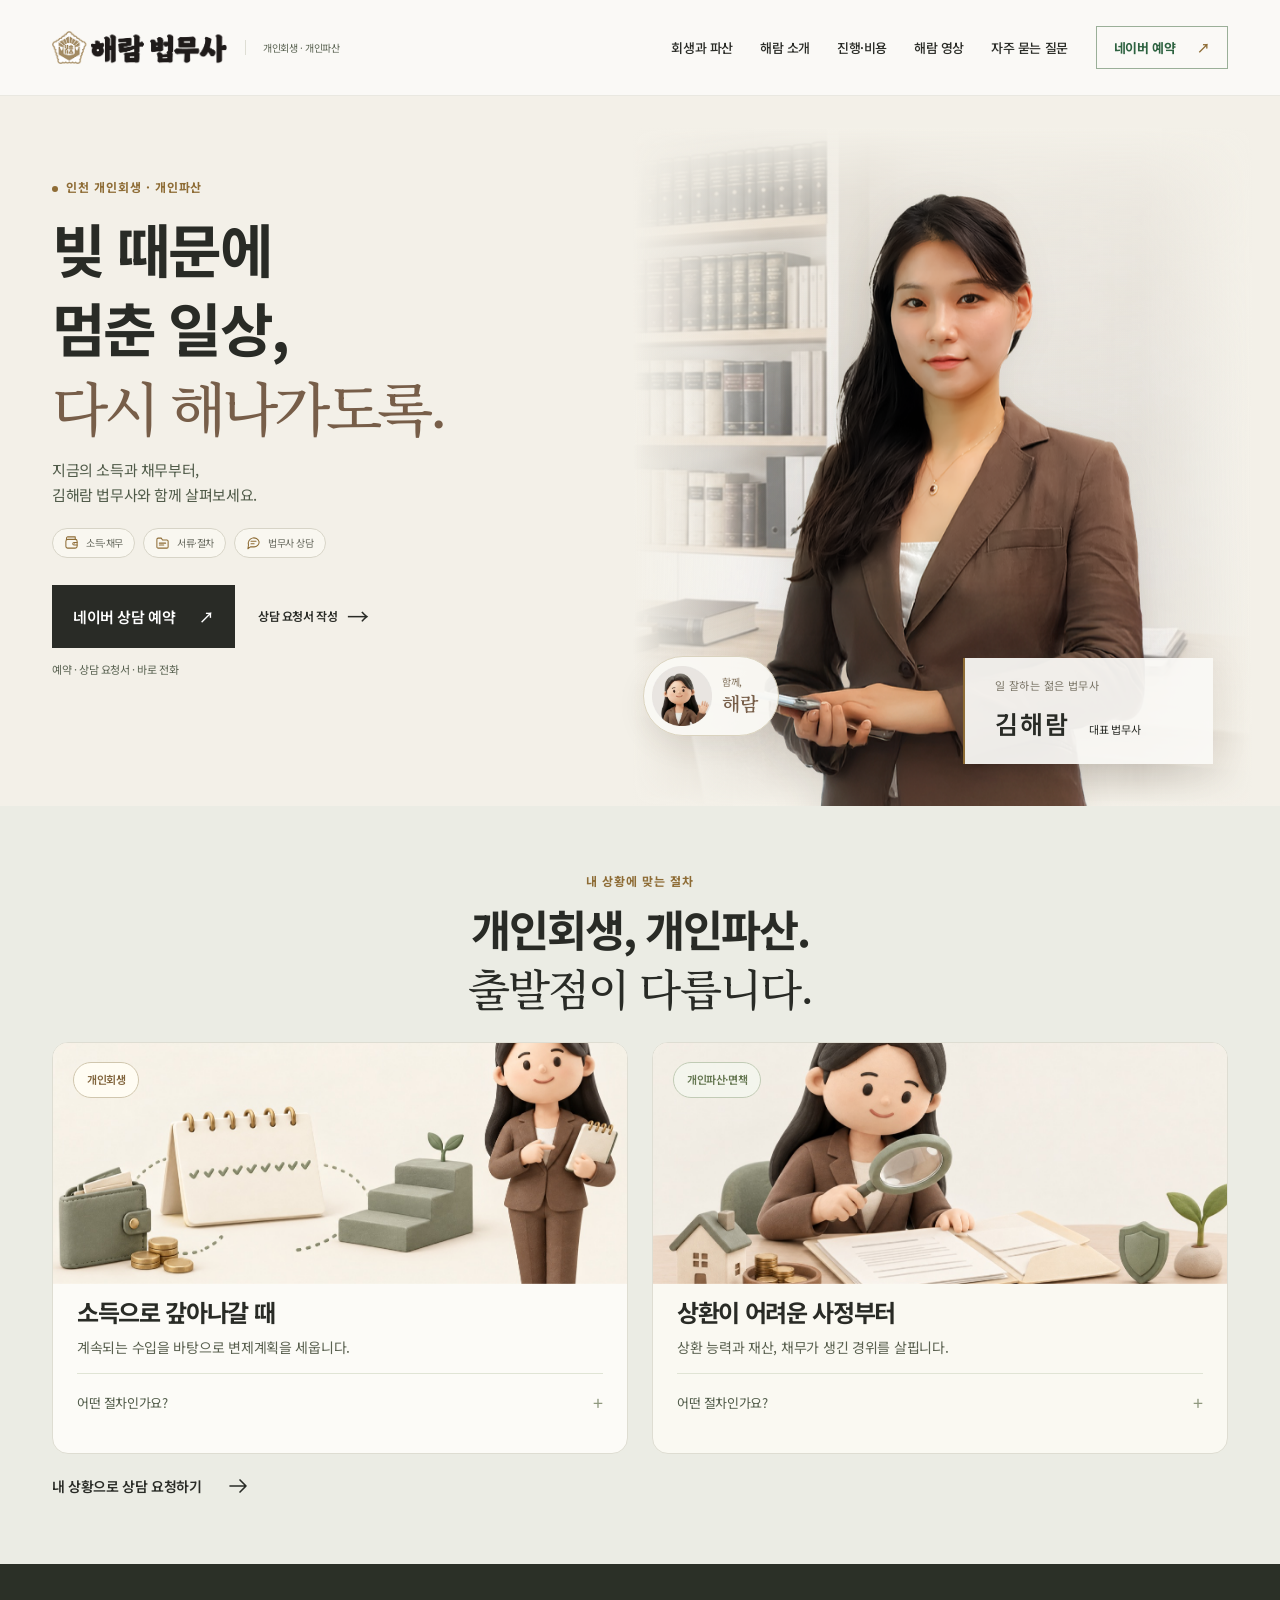
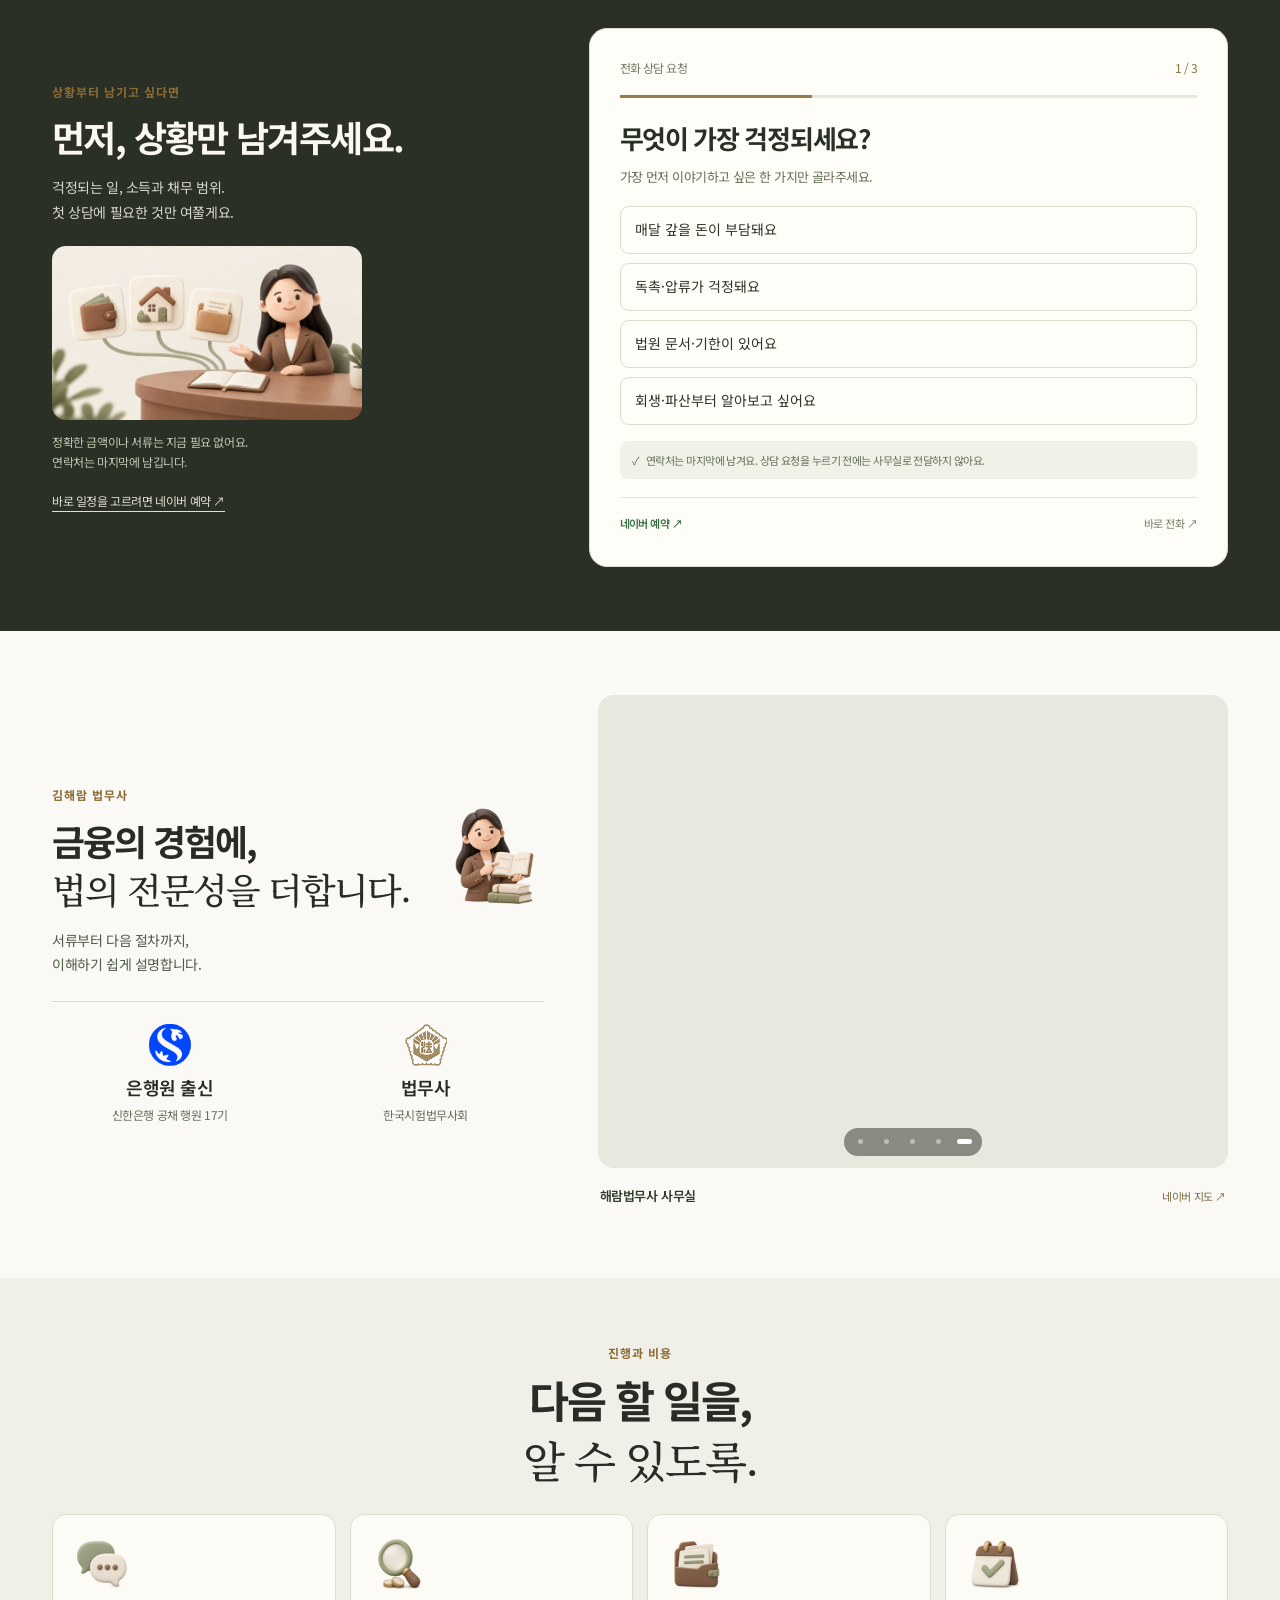
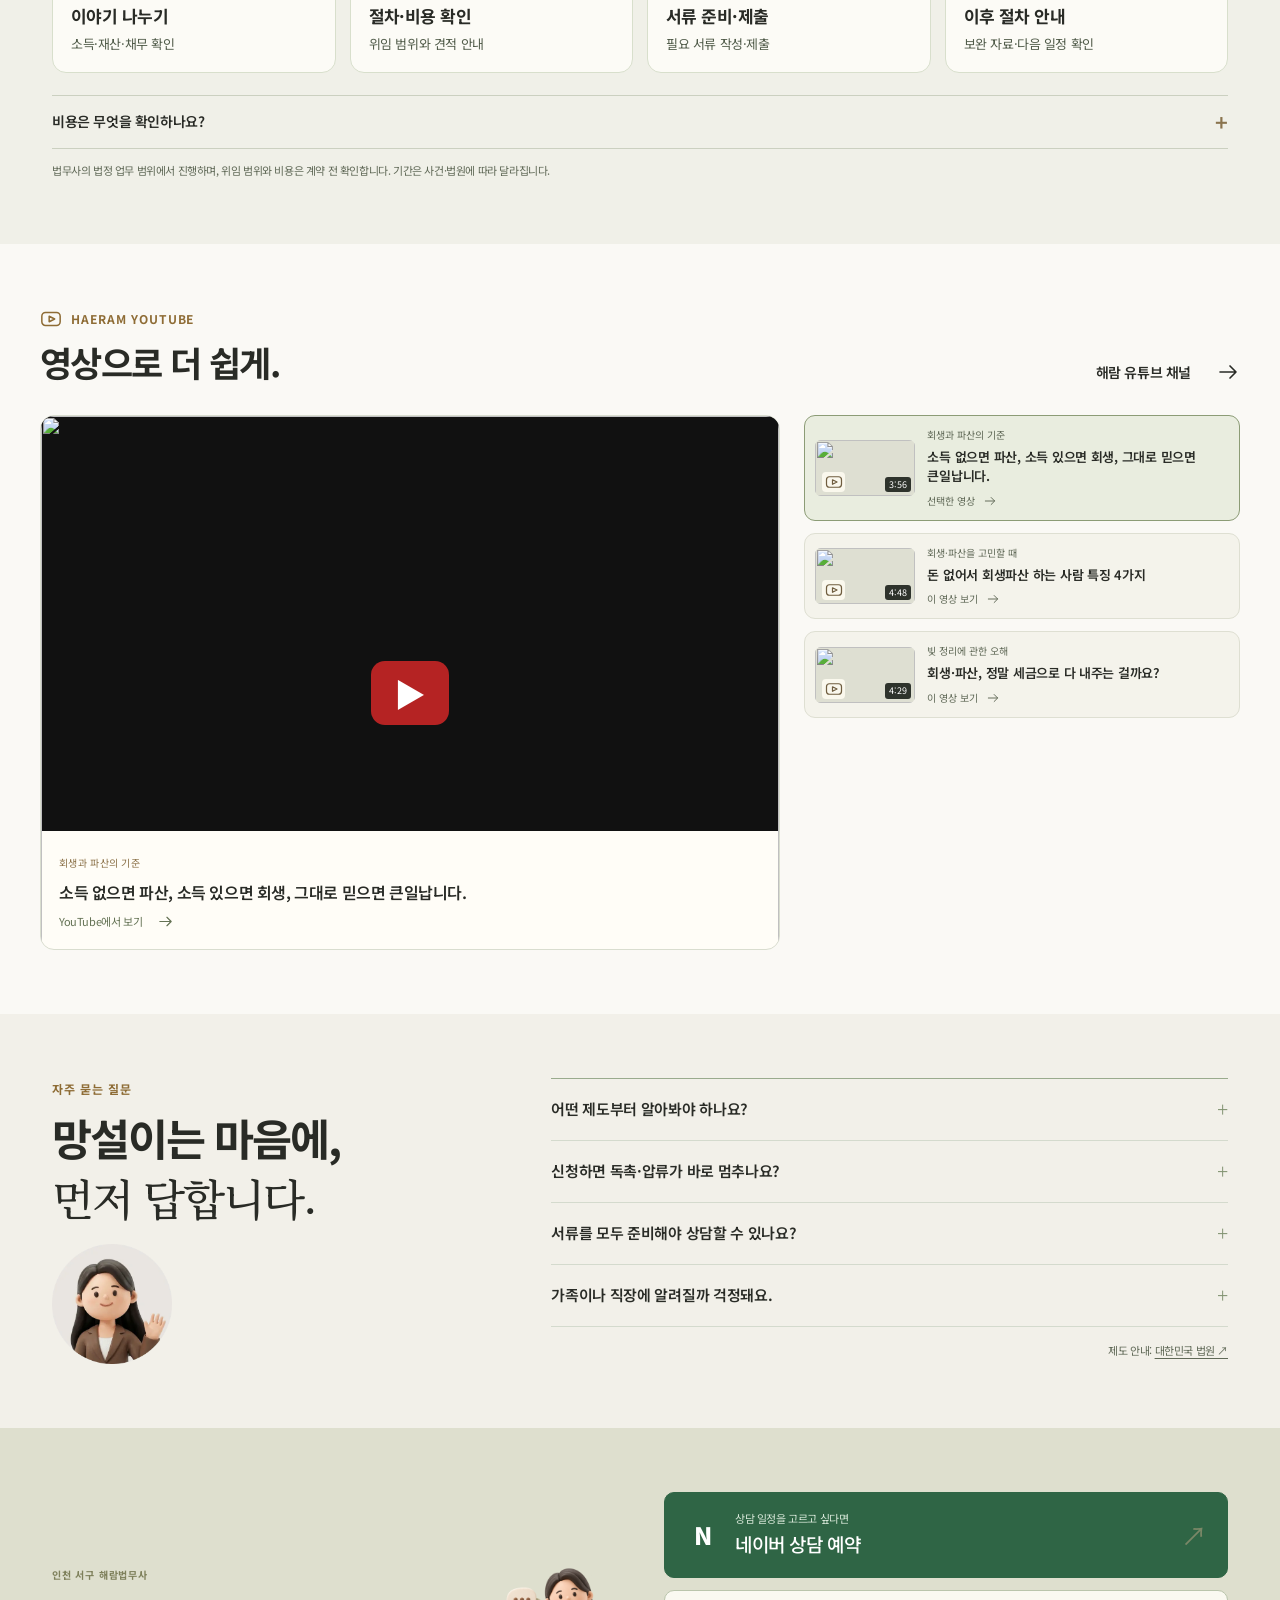
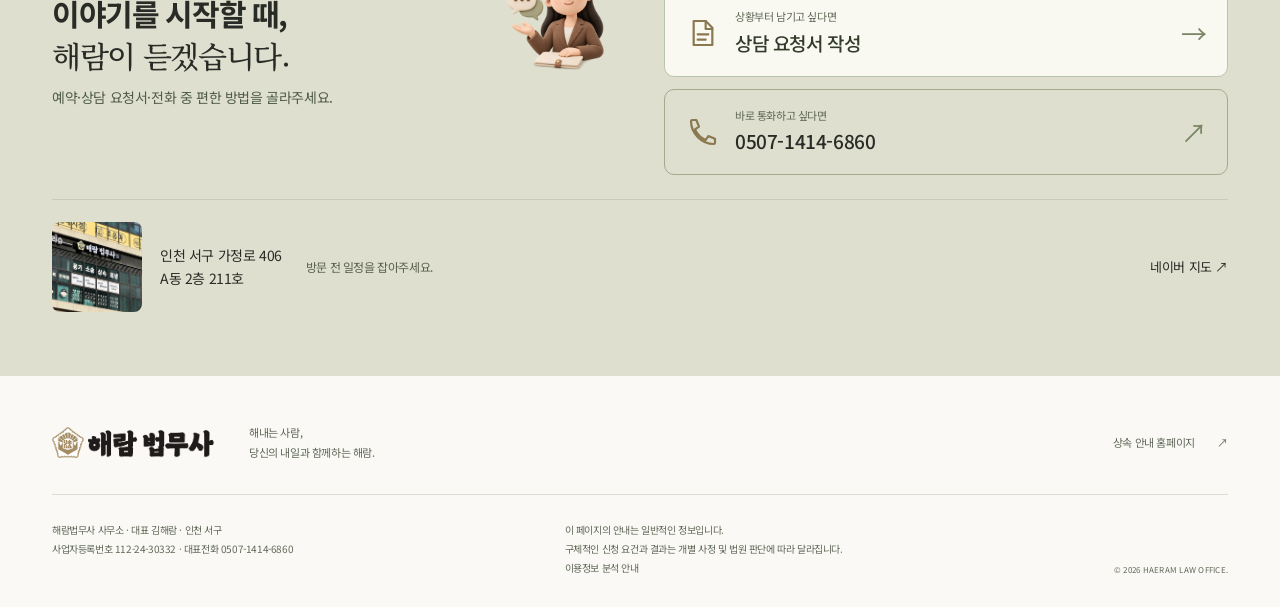
==== commit d3786193: "copy: lead banking credential with bank employee experience" ====
--- a/index.html
+++ b/index.html
@@ -85,7 +85,85 @@
   <script src="amount-input.js?v=22" defer></script>
   <script src="request-id.js?v=24" defer></script>
   <script src="intake.js?v=30" defer></script>
-  <script type="application/ld+json">{"@context": "https://schema.org", "@graph": [{"@type": "LegalService", "@id": "https://recovery.haeram-law.com/#office", "name": "해람법무사 사무소", "url": "https://recovery.haeram-law.com/", "image": "https://recovery.haeram-law.com/assets/office-consultation.jpg", "logo": "https://recovery.haeram-law.com/assets/official-logo.png", "telephone": "+82-507-1414-6860", "address": {"@type": "PostalAddress", "streetAddress": "가정로 406 A동 2층 211호", "addressLocality": "서구", "addressRegion": "인천광역시", "addressCountry": "KR"}, "areaServed": {"@type": "City", "name": "인천광역시"}, "description": "김해람 법무사의 개인회생·개인파산 상담 및 법무사 업무 안내", "sameAs": ["https://haeram-law.com/", "https://blog.naver.com/haeram_kim", "https://www.youtube.com/@해람법무사"]}, {"@type": "WebPage", "@id": "https://recovery.haeram-law.com/#webpage", "url": "https://recovery.haeram-law.com/", "name": "인천 개인회생·개인파산 상담 | 해람법무사", "inLanguage": "ko-KR", "about": {"@id": "https://recovery.haeram-law.com/#office"}}]}</script>
+  <script type="application/ld+json">{
+  "@context": "https://schema.org",
+  "@graph": [
+    {
+      "@type": "LegalService",
+      "@id": "https://recovery.haeram-law.com/#office",
+      "name": "해람법무사 사무소",
+      "url": "https://recovery.haeram-law.com/",
+      "image": {
+        "@id": "https://recovery.haeram-law.com/#primary-image"
+      },
+      "logo": {
+        "@type": "ImageObject",
+        "url": "https://recovery.haeram-law.com/favicon.png",
+        "contentUrl": "https://recovery.haeram-law.com/favicon.png",
+        "width": 192,
+        "height": 192
+      },
+      "telephone": "+82-507-1414-6860",
+      "address": {
+        "@type": "PostalAddress",
+        "streetAddress": "가정로 406 A동 2층 211호",
+        "addressLocality": "서구",
+        "addressRegion": "인천광역시",
+        "addressCountry": "KR"
+      },
+      "areaServed": {
+        "@type": "City",
+        "name": "인천광역시"
+      },
+      "description": "김해람 법무사의 개인회생·개인파산 상담 및 법무사 업무 안내",
+      "sameAs": [
+        "https://haeram-law.com/",
+        "https://blog.naver.com/haeram_kim",
+        "https://www.youtube.com/@해람법무사"
+      ]
+    },
+    {
+      "@type": "WebPage",
+      "@id": "https://recovery.haeram-law.com/#webpage",
+      "url": "https://recovery.haeram-law.com/",
+      "name": "인천 개인회생·개인파산 상담 | 해람법무사",
+      "inLanguage": "ko-KR",
+      "about": {
+        "@id": "https://recovery.haeram-law.com/#office"
+      },
+      "primaryImageOfPage": {
+        "@id": "https://recovery.haeram-law.com/#primary-image"
+      },
+      "mainEntity": {
+        "@id": "https://recovery.haeram-law.com/#office"
+      },
+      "isPartOf": {
+        "@id": "https://recovery.haeram-law.com/#website"
+      }
+    },
+    {
+      "@type": "ImageObject",
+      "@id": "https://recovery.haeram-law.com/#primary-image",
+      "url": "https://recovery.haeram-law.com/assets/office-consultation.jpg",
+      "contentUrl": "https://recovery.haeram-law.com/assets/office-consultation.jpg",
+      "width": 1000,
+      "height": 749,
+      "caption": "상담 테이블과 자격증 액자가 있는 해람법무사 사무실",
+      "representativeOfPage": true
+    },
+    {
+      "@type": "WebSite",
+      "@id": "https://recovery.haeram-law.com/#website",
+      "url": "https://recovery.haeram-law.com/",
+      "name": "해람법무사",
+      "alternateName": "해람 법무사 사무소",
+      "inLanguage": "ko-KR",
+      "publisher": {
+        "@id": "https://recovery.haeram-law.com/#office"
+      }
+    }
+  ]
+}</script>
 <script type="application/json" id="intake-config">{"endpoint": "https://script.google.com/macros/s/AKfycbwXOQLVbRO9_maKKApJipKzFv1RS8U3-fy2kZ3qV4_9blN-CrCFNCQLccTyebJBwqjX/exec", "consentVersion": "haeram-intake-2026-11-05-v2", "bookingUrl": "https://map.naver.com/p/entry/place/2000521595?placePath=%2Fbooking%3Fentry%3Dpll%26from%3Dnx%26fromNxList%3Dtrue&placeSearchOption=entry%3Dpll%26fromNxList%3Dtrue&searchType=place&c=15.00,0,0,0,dh"}</script>
 </head>
 <body class="visual-version">
@@ -122,7 +200,7 @@
 <div class="section-heading"><p class="eyebrow">내 상황에 맞는 절차</p><h2 id="solutions-title">개인회생, 개인파산.<br><span class="serif-accent">출발점이 다릅니다.</span></h2></div><div class="solution-grid"><article id="rehabilitation" class="solution-card visual-solution rehabilitation"><div class="solution-art"><img src="assets/rehabilitation-3d-v2.jpg" alt="개인회생 절차를 설명하는 해람 캐릭터" width="1400" height="930" loading="lazy"><span class="art-label">개인회생</span></div><div class="solution-body"><h3>소득으로 갚아나갈 때</h3><p class="solution-one-line">계속되는 수입을 바탕으로 변제계획을 세웁니다.</p><details class="solution-details"><summary>어떤 절차인가요?<span aria-hidden="true">+</span></summary><p>소득·생계비·재산·채무를 확인하고 법원의 변제계획에 따라 갚은 뒤 남은 채무의 면책을 구합니다.</p></details></div></article><article id="bankruptcy" class="solution-card visual-solution bankruptcy"><div class="solution-art"><img src="assets/bankruptcy-3d-v2.jpg" alt="개인파산·면책 절차를 설명하는 해람 캐릭터" width="1400" height="930" loading="lazy"><span class="art-label">개인파산·면책</span></div><div class="solution-body"><h3>상환이 어려운 사정부터</h3><p class="solution-one-line">상환 능력과 재산, 채무가 생긴 경위를 살핍니다.</p><details class="solution-details"><summary>어떤 절차인가요?<span aria-hidden="true">+</span></summary><p>소득 유무만으로 정해지지 않습니다. 파산선고와 면책은 별개의 판단이며, 일부 채무는 면책되지 않을 수 있습니다.</p></details></div></article></div><a class="text-link section-next" href="#start">내 상황으로 상담 요청하기 <svg class="ui-icon" aria-hidden="true" focusable="false"><use href="#i-arrow"></use></svg></a></div></section>
 <section class="section consultation-intake screen" id="start" aria-labelledby="start-title"><div class="wrap intake-layout"><div class="intake-intro"><p class="eyebrow">상황부터 남기고 싶다면</p><h2 id="start-title">먼저, 상황만 남겨주세요.</h2><p>걱정되는 일, 소득과 채무 범위.<br>첫 상담에 필요한 것만 여쭐게요.</p><img class="intake-guide" src="assets/consult-guide-3d-v2.jpg" alt="상담 내용을 정리해주는 해람 캐릭터" width="1400" height="792" loading="lazy"><p class="intake-note">정확한 금액이나 서류는 지금 필요 없어요.<br>연락처는 마지막에 남깁니다.</p><a class="intake-booking-link" href="https://map.naver.com/p/entry/place/2000521595?placePath=%2Fbooking%3Fentry%3Dpll%26from%3Dnx%26fromNxList%3Dtrue&amp;placeSearchOption=entry%3Dpll%26fromNxList%3Dtrue&amp;searchType=place&amp;c=15.00,0,0,0,dh" target="_blank" rel="noopener noreferrer">바로 일정을 고르려면 네이버 예약 ↗</a></div><div class="intake-widget" id="intake-widget"><div class="intake-top"><span>전화 상담 요청</span><span id="intake-step" aria-live="polite">1 / 3</span></div><div class="intake-progress" aria-hidden="true"><span id="intake-progress"></span></div><div id="intake-screen"><div class="intake-fallback"><p class="desc">네이버 예약이나 전화로도 상담을 시작할 수 있어요.</p><div class="intake-alternatives"><a href="https://map.naver.com/p/entry/place/2000521595?placePath=%2Fbooking%3Fentry%3Dpll%26from%3Dnx%26fromNxList%3Dtrue&amp;placeSearchOption=entry%3Dpll%26fromNxList%3Dtrue&amp;searchType=place&amp;c=15.00,0,0,0,dh" target="_blank" rel="noopener noreferrer">네이버 상담 예약 ↗</a><a href="tel:050714146860">바로 전화 ↗</a></div></div></div><noscript>상담 요청서에는 JavaScript가 필요합니다. <a href="https://map.naver.com/p/entry/place/2000521595?placePath=%2Fbooking%3Fentry%3Dpll%26from%3Dnx%26fromNxList%3Dtrue&amp;placeSearchOption=entry%3Dpll%26fromNxList%3Dtrue&amp;searchType=place&amp;c=15.00,0,0,0,dh">네이버 예약</a>이나 <a href="tel:050714146860">전화 상담</a>을 이용해주세요.</noscript></div></div></section>
 <section class="section about screen" id="about" aria-labelledby="about-title"><div class="wrap about-office-grid">
-<div class="about-copy"><div class="about-heading"><p class="eyebrow">김해람 법무사</p><h2 id="about-title">금융의 경험에,<br><span class="serif-accent">법의 전문성을 더합니다.</span></h2><img class="about-guide" src="assets/haeram-about-character-v1-v32.webp" alt="" width="640" height="640" loading="lazy"></div><p class="about-intro">서류부터 다음 절차까지,<br>이해하기 쉽게 설명합니다.</p><div class="credential-grid"><div><span class="credential-symbol shinhan-symbol" aria-hidden="true"><img src="assets/shinhan-signature-official.png" alt="" width="1590" height="401" loading="lazy"></span><strong>신한은행</strong><span class="credential-detail">17기 공채 행원</span></div><div><span class="credential-symbol law-symbol" aria-hidden="true"><img src="assets/official-logo.png" alt="" width="393" height="76" loading="lazy"></span><strong>법무사</strong><span class="credential-detail">한국시험법무사회</span></div></div></div>
+<div class="about-copy"><div class="about-heading"><p class="eyebrow">김해람 법무사</p><h2 id="about-title">금융의 경험에,<br><span class="serif-accent">법의 전문성을 더합니다.</span></h2><img class="about-guide" src="assets/haeram-about-character-v1-v32.webp" alt="" width="640" height="640" loading="lazy"></div><p class="about-intro">서류부터 다음 절차까지,<br>이해하기 쉽게 설명합니다.</p><div class="credential-grid"><div><span class="credential-symbol shinhan-symbol" aria-hidden="true"><img src="assets/shinhan-signature-official.png" alt="" width="1590" height="401" loading="lazy"></span><strong>은행원 출신</strong><span class="credential-detail">신한은행 공채 행원 17기</span></div><div><span class="credential-symbol law-symbol" aria-hidden="true"><img src="assets/official-logo.png" alt="" width="393" height="76" loading="lazy"></span><strong>법무사</strong><span class="credential-detail">한국시험법무사회</span></div></div></div>
 <figure class="office-slideshow" id="office" aria-label="해람법무사 사무실 사진"><div class="office-carousel-shell"><div class="office-carousel" id="office-carousel" tabindex="0" role="group" aria-roledescription="사진 슬라이드" aria-label="사무실 사진, 좌우로 넘길 수 있어요"><div class="office-carousel-slide" data-photo-index="0"><img src="assets/office-consultation.jpg" alt="상담 테이블과 자격증 액자가 있는 해람법무사 사무실" width="1000" height="749" loading="lazy" decoding="async" draggable="false"></div><div class="office-carousel-slide" data-photo-index="1"><img src="assets/office-workspace.jpg" alt="책상과 책장, 자격증 액자가 있는 해람법무사 업무 공간" width="1000" height="749" loading="lazy" decoding="async" draggable="false"></div><div class="office-carousel-slide" data-photo-index="2"><img src="assets/office-library.jpg" alt="법률 서적과 임명장이 놓인 해람법무사 사무실 책장" width="1000" height="749" loading="lazy" decoding="async" draggable="false"></div><div class="office-carousel-slide" data-photo-index="3"><img src="assets/office-daylight.jpg" alt="창가와 책장이 보이는 해람법무사 사무실 내부" width="1000" height="749" loading="lazy" decoding="async" draggable="false"></div><div class="office-carousel-slide" data-photo-index="4"><img src="assets/office-meeting.jpg" alt="테이블과 의자가 놓인 해람법무사 상담 공간" width="1000" height="749" loading="lazy" decoding="async" draggable="false"></div></div><div class="office-carousel-dots" role="group" aria-label="사무실 사진 선택"><button type="button" class="office-dot" data-slide="0" aria-label="사무실 사진 1" aria-current="true"></button><button type="button" class="office-dot" data-slide="1" aria-label="사무실 사진 2"></button><button type="button" class="office-dot" data-slide="2" aria-label="사무실 사진 3"></button><button type="button" class="office-dot" data-slide="3" aria-label="사무실 사진 4"></button><button type="button" class="office-dot" data-slide="4" aria-label="사무실 사진 5"></button></div></div><figcaption><a class="office-map-link" href="https://map.naver.com/p/search/%ED%95%B4%EB%9E%8C%EB%B2%95%EB%AC%B4%EC%82%AC" target="_blank" rel="noopener noreferrer"><span>해람법무사 사무실</span><span>네이버 지도 <span aria-hidden="true">↗</span></span></a></figcaption></figure>
 
 </div></section>
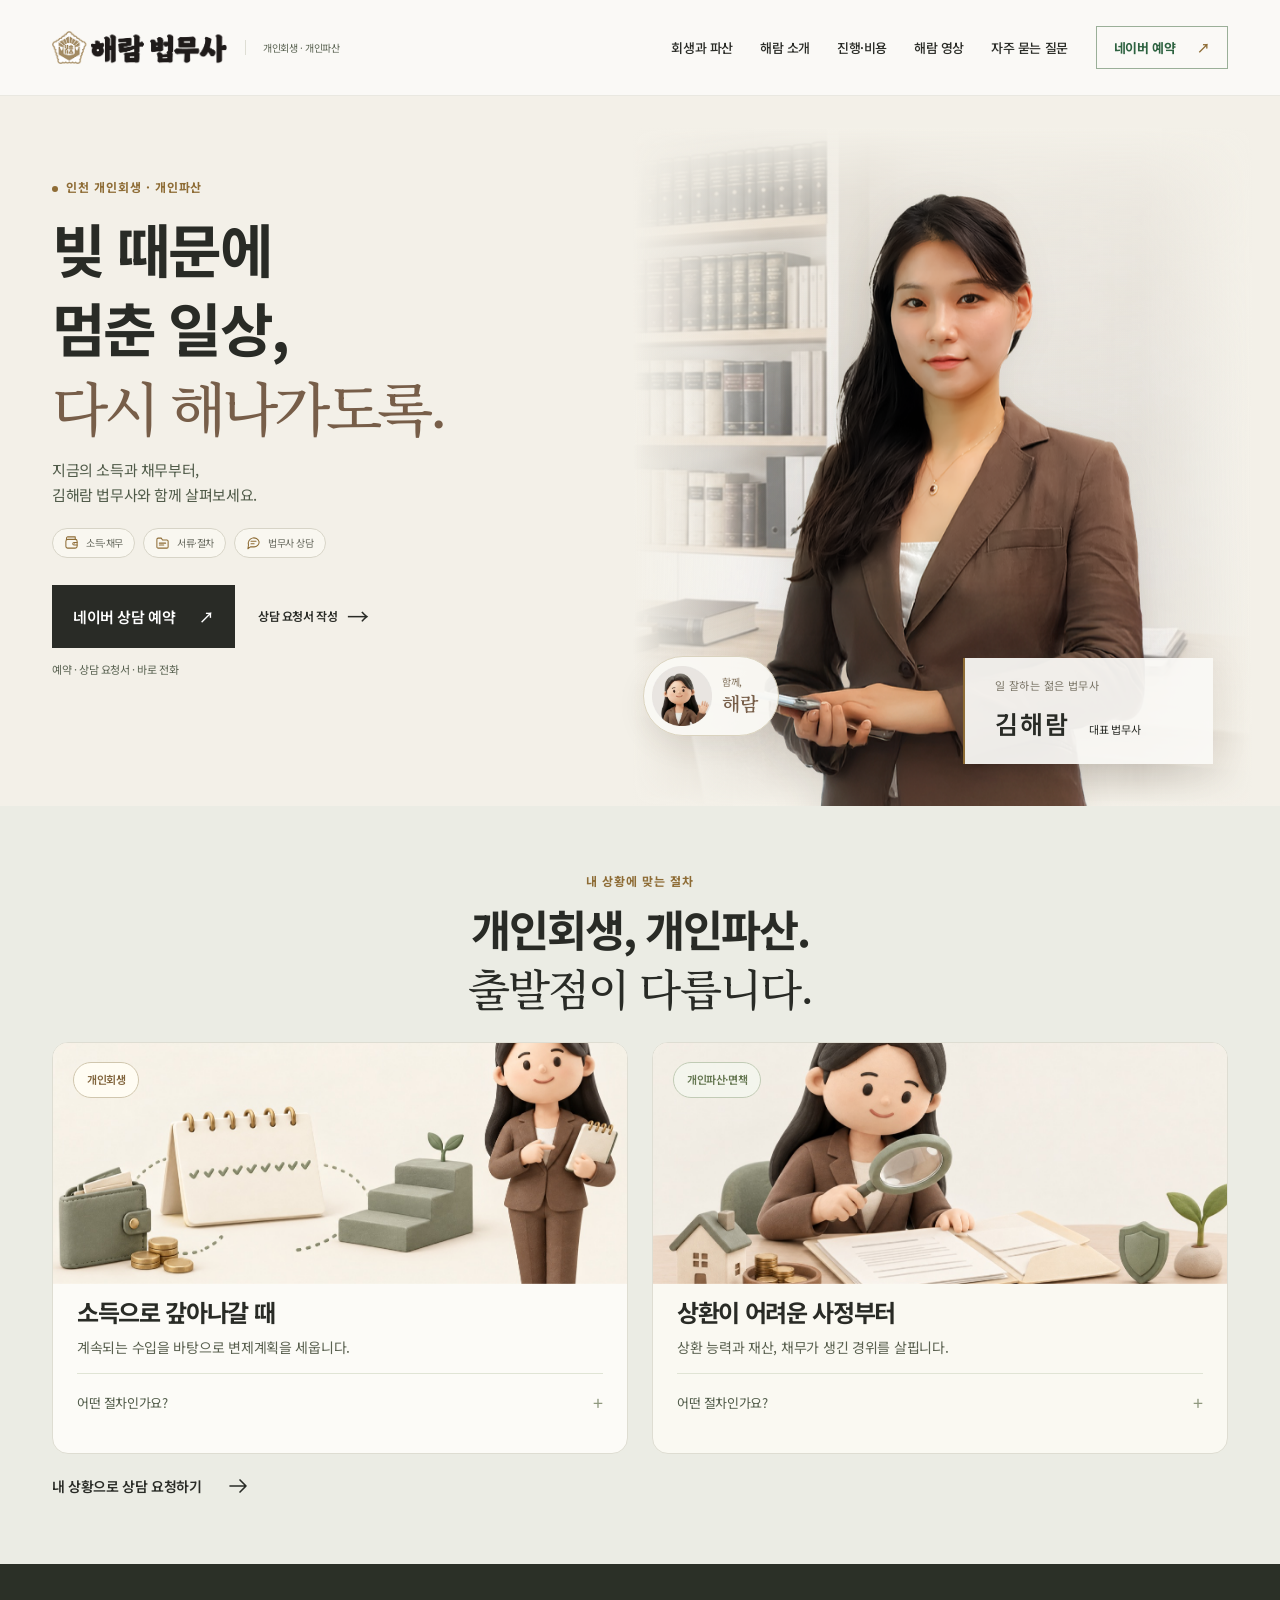
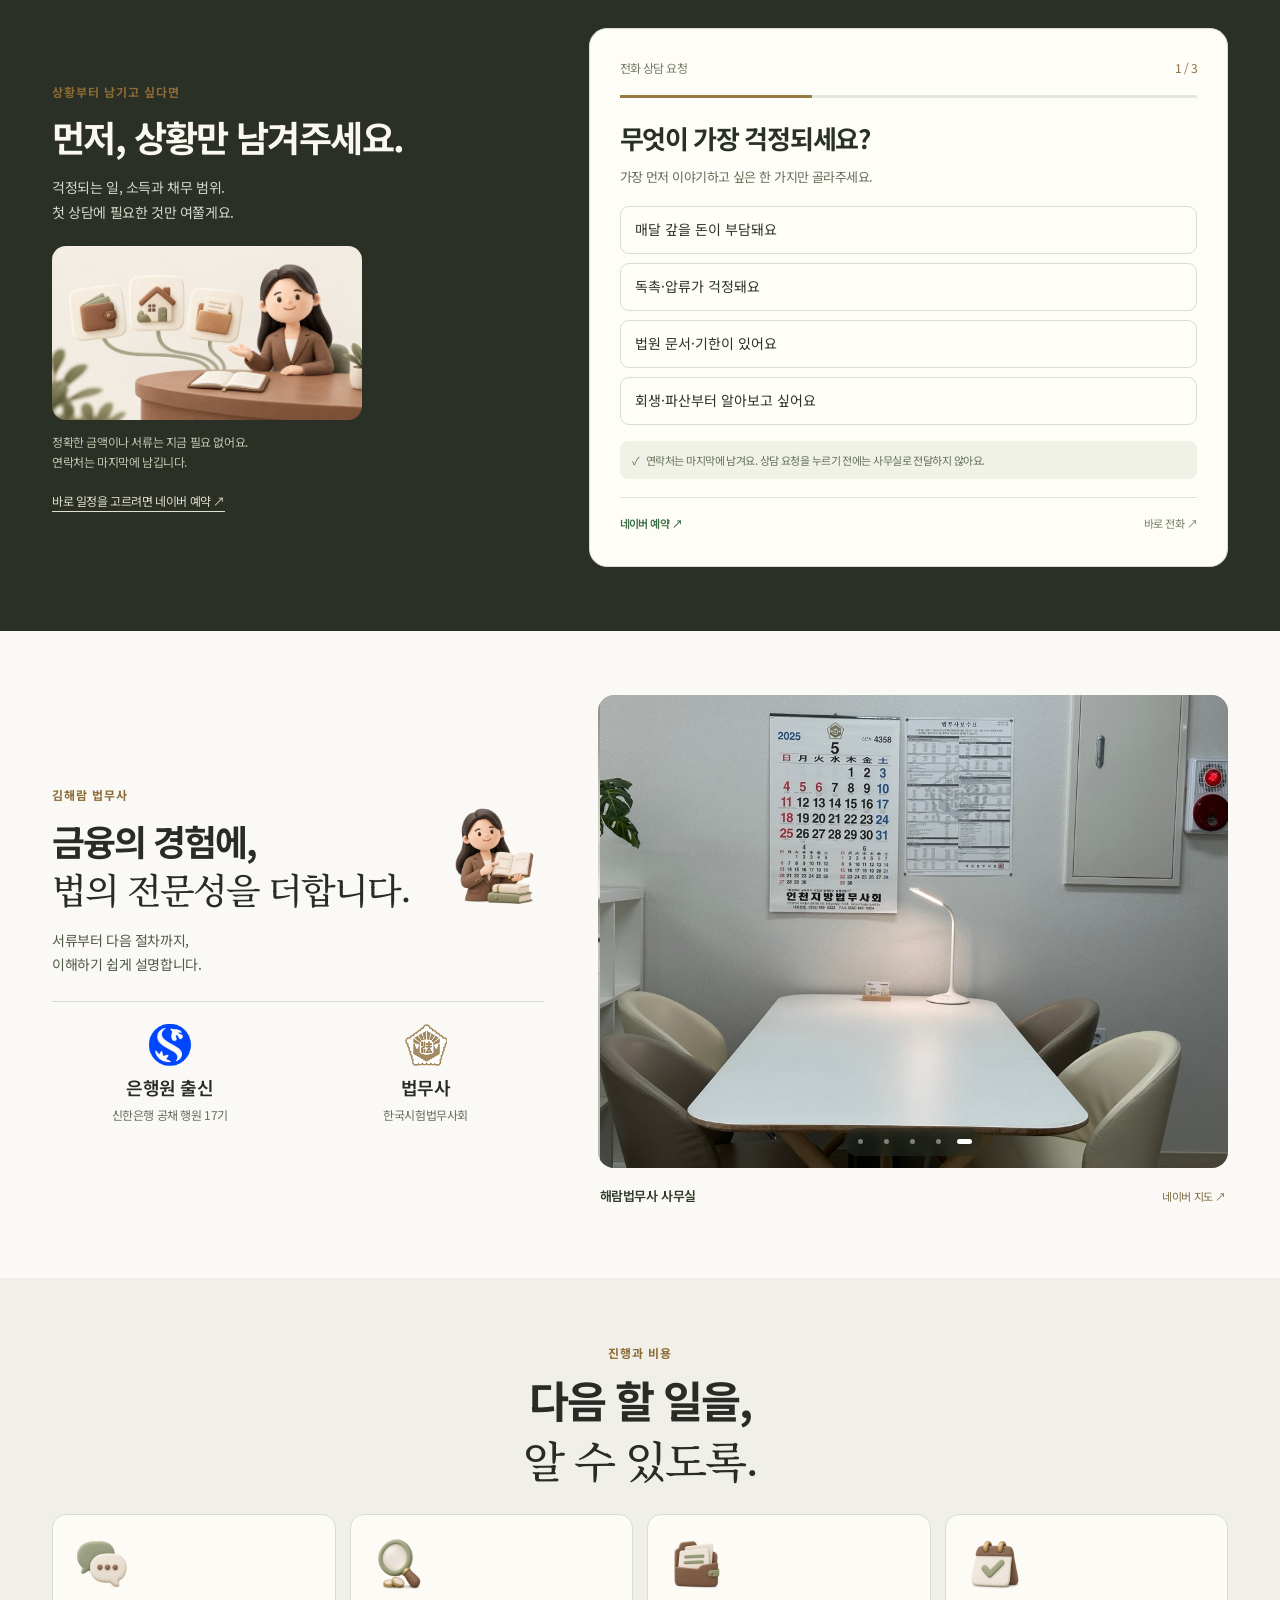
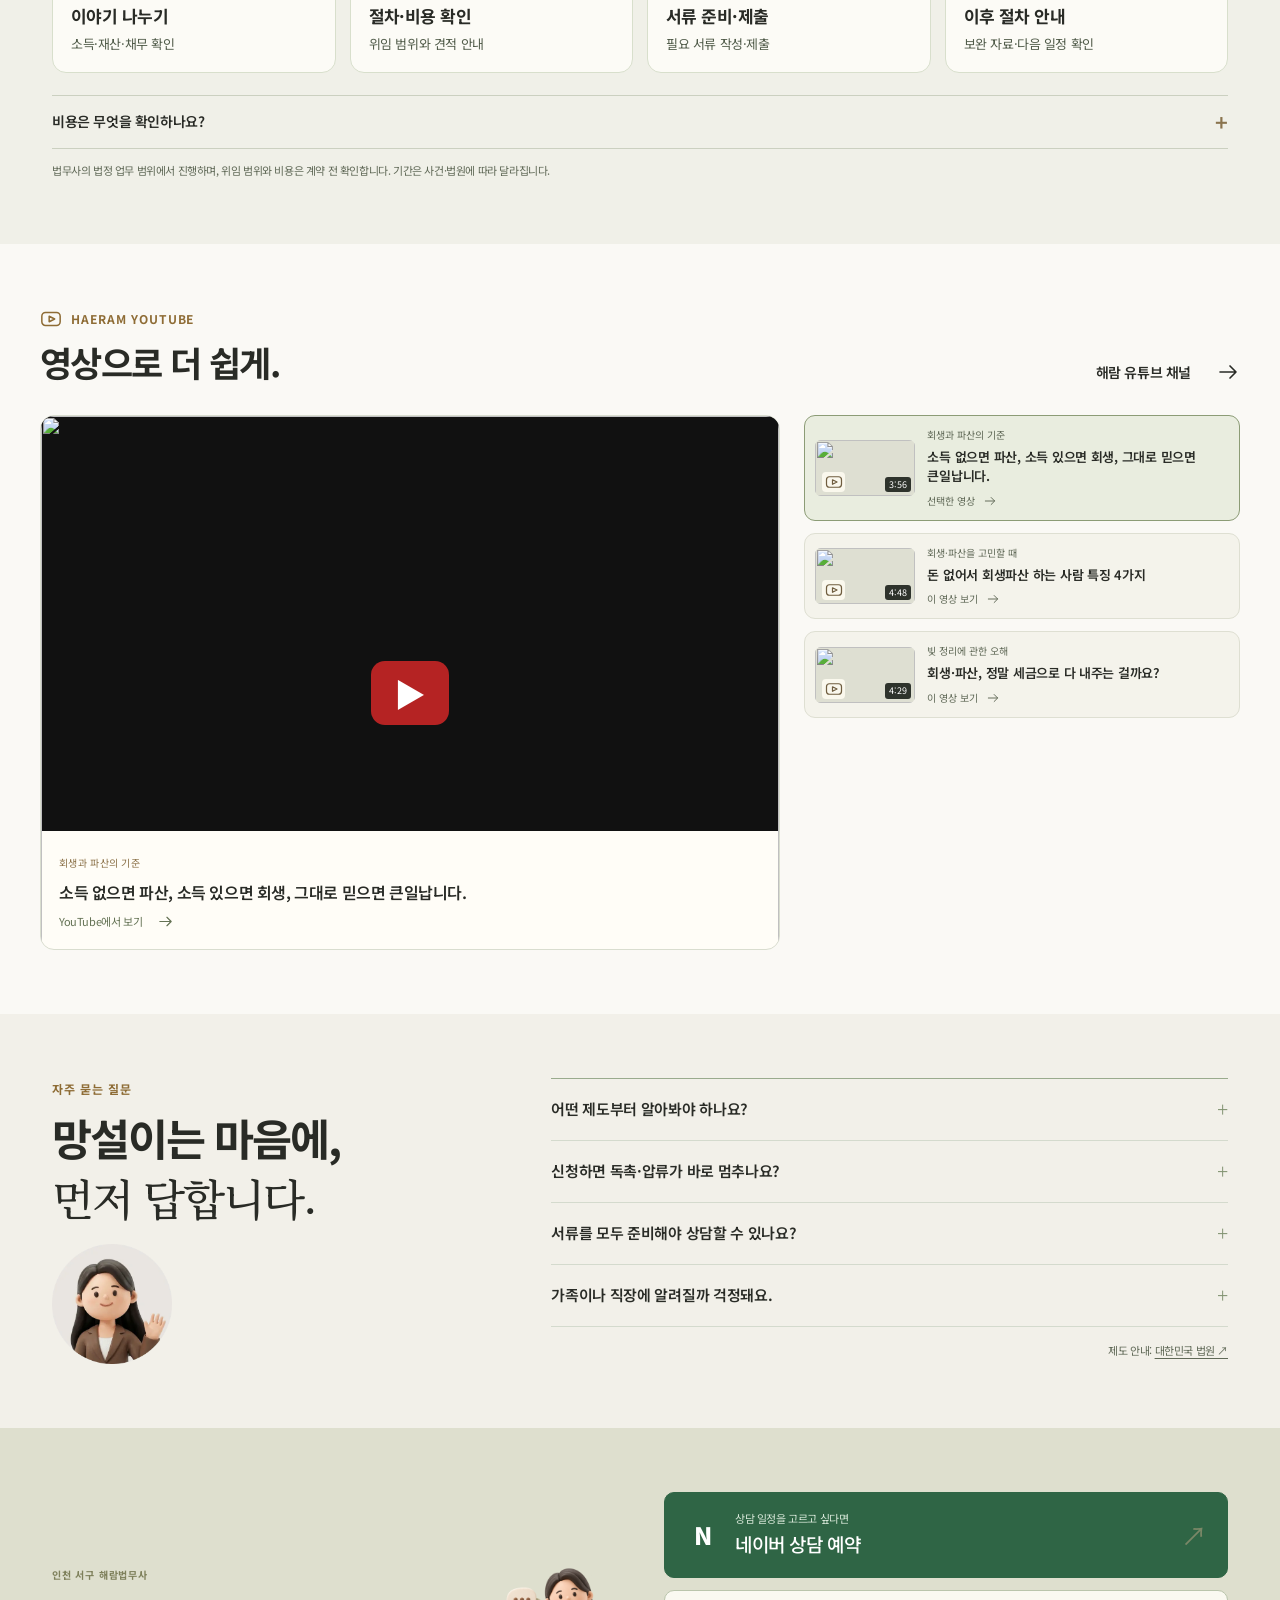
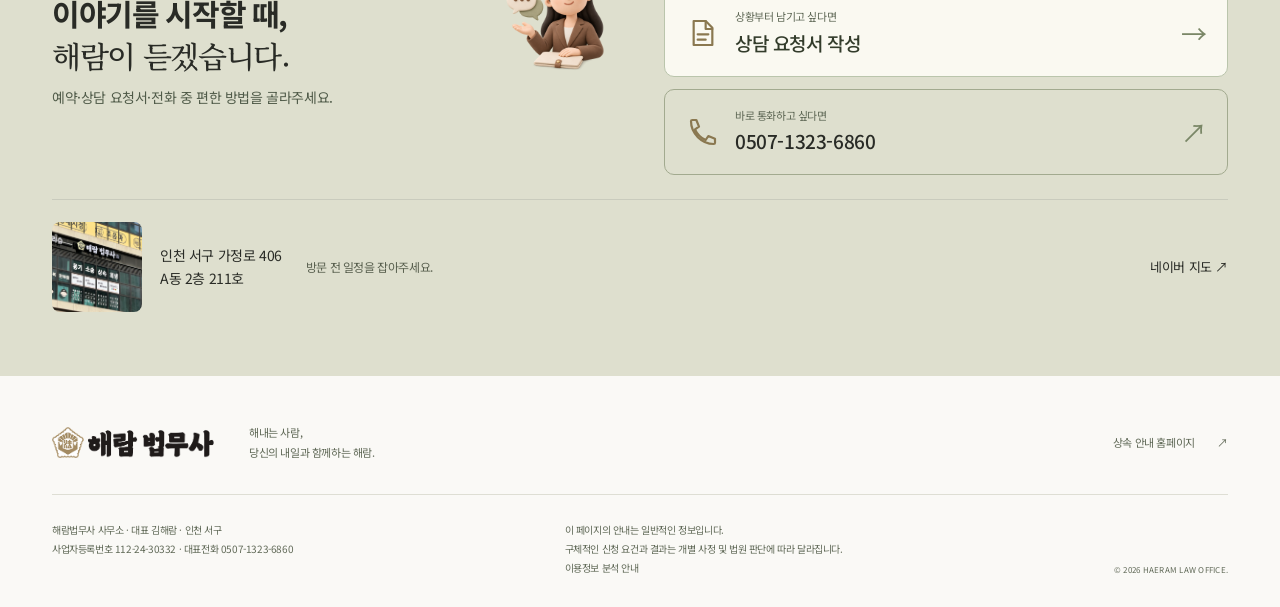
==== commit 0a0b6e97: "Use dedicated website SmartCall number for recovery" ====
--- a/index.html
+++ b/index.html
@@ -84,7 +84,7 @@
   <script src="repayment-core.js?v=21" defer></script>
   <script src="amount-input.js?v=22" defer></script>
   <script src="request-id.js?v=24" defer></script>
-  <script src="intake.js?v=30" defer></script>
+  <script src="intake.js?v=34-phone" defer></script>
   <script type="application/ld+json">{
   "@context": "https://schema.org",
   "@graph": [
@@ -103,7 +103,7 @@
         "width": 192,
         "height": 192
       },
-      "telephone": "+82-507-1414-6860",
+      "telephone": "+82-507-1323-6860",
       "address": {
         "@type": "PostalAddress",
         "streetAddress": "가정로 406 A동 2층 211호",
@@ -198,7 +198,7 @@
   </section>
 <section class="section solutions screen" id="solutions" aria-labelledby="solutions-title"><div class="wrap">
 <div class="section-heading"><p class="eyebrow">내 상황에 맞는 절차</p><h2 id="solutions-title">개인회생, 개인파산.<br><span class="serif-accent">출발점이 다릅니다.</span></h2></div><div class="solution-grid"><article id="rehabilitation" class="solution-card visual-solution rehabilitation"><div class="solution-art"><img src="assets/rehabilitation-3d-v2.jpg" alt="개인회생 절차를 설명하는 해람 캐릭터" width="1400" height="930" loading="lazy"><span class="art-label">개인회생</span></div><div class="solution-body"><h3>소득으로 갚아나갈 때</h3><p class="solution-one-line">계속되는 수입을 바탕으로 변제계획을 세웁니다.</p><details class="solution-details"><summary>어떤 절차인가요?<span aria-hidden="true">+</span></summary><p>소득·생계비·재산·채무를 확인하고 법원의 변제계획에 따라 갚은 뒤 남은 채무의 면책을 구합니다.</p></details></div></article><article id="bankruptcy" class="solution-card visual-solution bankruptcy"><div class="solution-art"><img src="assets/bankruptcy-3d-v2.jpg" alt="개인파산·면책 절차를 설명하는 해람 캐릭터" width="1400" height="930" loading="lazy"><span class="art-label">개인파산·면책</span></div><div class="solution-body"><h3>상환이 어려운 사정부터</h3><p class="solution-one-line">상환 능력과 재산, 채무가 생긴 경위를 살핍니다.</p><details class="solution-details"><summary>어떤 절차인가요?<span aria-hidden="true">+</span></summary><p>소득 유무만으로 정해지지 않습니다. 파산선고와 면책은 별개의 판단이며, 일부 채무는 면책되지 않을 수 있습니다.</p></details></div></article></div><a class="text-link section-next" href="#start">내 상황으로 상담 요청하기 <svg class="ui-icon" aria-hidden="true" focusable="false"><use href="#i-arrow"></use></svg></a></div></section>
-<section class="section consultation-intake screen" id="start" aria-labelledby="start-title"><div class="wrap intake-layout"><div class="intake-intro"><p class="eyebrow">상황부터 남기고 싶다면</p><h2 id="start-title">먼저, 상황만 남겨주세요.</h2><p>걱정되는 일, 소득과 채무 범위.<br>첫 상담에 필요한 것만 여쭐게요.</p><img class="intake-guide" src="assets/consult-guide-3d-v2.jpg" alt="상담 내용을 정리해주는 해람 캐릭터" width="1400" height="792" loading="lazy"><p class="intake-note">정확한 금액이나 서류는 지금 필요 없어요.<br>연락처는 마지막에 남깁니다.</p><a class="intake-booking-link" href="https://map.naver.com/p/entry/place/2000521595?placePath=%2Fbooking%3Fentry%3Dpll%26from%3Dnx%26fromNxList%3Dtrue&amp;placeSearchOption=entry%3Dpll%26fromNxList%3Dtrue&amp;searchType=place&amp;c=15.00,0,0,0,dh" target="_blank" rel="noopener noreferrer">바로 일정을 고르려면 네이버 예약 ↗</a></div><div class="intake-widget" id="intake-widget"><div class="intake-top"><span>전화 상담 요청</span><span id="intake-step" aria-live="polite">1 / 3</span></div><div class="intake-progress" aria-hidden="true"><span id="intake-progress"></span></div><div id="intake-screen"><div class="intake-fallback"><p class="desc">네이버 예약이나 전화로도 상담을 시작할 수 있어요.</p><div class="intake-alternatives"><a href="https://map.naver.com/p/entry/place/2000521595?placePath=%2Fbooking%3Fentry%3Dpll%26from%3Dnx%26fromNxList%3Dtrue&amp;placeSearchOption=entry%3Dpll%26fromNxList%3Dtrue&amp;searchType=place&amp;c=15.00,0,0,0,dh" target="_blank" rel="noopener noreferrer">네이버 상담 예약 ↗</a><a href="tel:050714146860">바로 전화 ↗</a></div></div></div><noscript>상담 요청서에는 JavaScript가 필요합니다. <a href="https://map.naver.com/p/entry/place/2000521595?placePath=%2Fbooking%3Fentry%3Dpll%26from%3Dnx%26fromNxList%3Dtrue&amp;placeSearchOption=entry%3Dpll%26fromNxList%3Dtrue&amp;searchType=place&amp;c=15.00,0,0,0,dh">네이버 예약</a>이나 <a href="tel:050714146860">전화 상담</a>을 이용해주세요.</noscript></div></div></section>
+<section class="section consultation-intake screen" id="start" aria-labelledby="start-title"><div class="wrap intake-layout"><div class="intake-intro"><p class="eyebrow">상황부터 남기고 싶다면</p><h2 id="start-title">먼저, 상황만 남겨주세요.</h2><p>걱정되는 일, 소득과 채무 범위.<br>첫 상담에 필요한 것만 여쭐게요.</p><img class="intake-guide" src="assets/consult-guide-3d-v2.jpg" alt="상담 내용을 정리해주는 해람 캐릭터" width="1400" height="792" loading="lazy"><p class="intake-note">정확한 금액이나 서류는 지금 필요 없어요.<br>연락처는 마지막에 남깁니다.</p><a class="intake-booking-link" href="https://map.naver.com/p/entry/place/2000521595?placePath=%2Fbooking%3Fentry%3Dpll%26from%3Dnx%26fromNxList%3Dtrue&amp;placeSearchOption=entry%3Dpll%26fromNxList%3Dtrue&amp;searchType=place&amp;c=15.00,0,0,0,dh" target="_blank" rel="noopener noreferrer">바로 일정을 고르려면 네이버 예약 ↗</a></div><div class="intake-widget" id="intake-widget"><div class="intake-top"><span>전화 상담 요청</span><span id="intake-step" aria-live="polite">1 / 3</span></div><div class="intake-progress" aria-hidden="true"><span id="intake-progress"></span></div><div id="intake-screen"><div class="intake-fallback"><p class="desc">네이버 예약이나 전화로도 상담을 시작할 수 있어요.</p><div class="intake-alternatives"><a href="https://map.naver.com/p/entry/place/2000521595?placePath=%2Fbooking%3Fentry%3Dpll%26from%3Dnx%26fromNxList%3Dtrue&amp;placeSearchOption=entry%3Dpll%26fromNxList%3Dtrue&amp;searchType=place&amp;c=15.00,0,0,0,dh" target="_blank" rel="noopener noreferrer">네이버 상담 예약 ↗</a><a href="tel:050713236860">바로 전화 ↗</a></div></div></div><noscript>상담 요청서에는 JavaScript가 필요합니다. <a href="https://map.naver.com/p/entry/place/2000521595?placePath=%2Fbooking%3Fentry%3Dpll%26from%3Dnx%26fromNxList%3Dtrue&amp;placeSearchOption=entry%3Dpll%26fromNxList%3Dtrue&amp;searchType=place&amp;c=15.00,0,0,0,dh">네이버 예약</a>이나 <a href="tel:050713236860">전화 상담</a>을 이용해주세요.</noscript></div></div></section>
 <section class="section about screen" id="about" aria-labelledby="about-title"><div class="wrap about-office-grid">
 <div class="about-copy"><div class="about-heading"><p class="eyebrow">김해람 법무사</p><h2 id="about-title">금융의 경험에,<br><span class="serif-accent">법의 전문성을 더합니다.</span></h2><img class="about-guide" src="assets/haeram-about-character-v1-v32.webp" alt="" width="640" height="640" loading="lazy"></div><p class="about-intro">서류부터 다음 절차까지,<br>이해하기 쉽게 설명합니다.</p><div class="credential-grid"><div><span class="credential-symbol shinhan-symbol" aria-hidden="true"><img src="assets/shinhan-signature-official.png" alt="" width="1590" height="401" loading="lazy"></span><strong>은행원 출신</strong><span class="credential-detail">신한은행 공채 행원 17기</span></div><div><span class="credential-symbol law-symbol" aria-hidden="true"><img src="assets/official-logo.png" alt="" width="393" height="76" loading="lazy"></span><strong>법무사</strong><span class="credential-detail">한국시험법무사회</span></div></div></div>
 <figure class="office-slideshow" id="office" aria-label="해람법무사 사무실 사진"><div class="office-carousel-shell"><div class="office-carousel" id="office-carousel" tabindex="0" role="group" aria-roledescription="사진 슬라이드" aria-label="사무실 사진, 좌우로 넘길 수 있어요"><div class="office-carousel-slide" data-photo-index="0"><img src="assets/office-consultation.jpg" alt="상담 테이블과 자격증 액자가 있는 해람법무사 사무실" width="1000" height="749" loading="lazy" decoding="async" draggable="false"></div><div class="office-carousel-slide" data-photo-index="1"><img src="assets/office-workspace.jpg" alt="책상과 책장, 자격증 액자가 있는 해람법무사 업무 공간" width="1000" height="749" loading="lazy" decoding="async" draggable="false"></div><div class="office-carousel-slide" data-photo-index="2"><img src="assets/office-library.jpg" alt="법률 서적과 임명장이 놓인 해람법무사 사무실 책장" width="1000" height="749" loading="lazy" decoding="async" draggable="false"></div><div class="office-carousel-slide" data-photo-index="3"><img src="assets/office-daylight.jpg" alt="창가와 책장이 보이는 해람법무사 사무실 내부" width="1000" height="749" loading="lazy" decoding="async" draggable="false"></div><div class="office-carousel-slide" data-photo-index="4"><img src="assets/office-meeting.jpg" alt="테이블과 의자가 놓인 해람법무사 상담 공간" width="1000" height="749" loading="lazy" decoding="async" draggable="false"></div></div><div class="office-carousel-dots" role="group" aria-label="사무실 사진 선택"><button type="button" class="office-dot" data-slide="0" aria-label="사무실 사진 1" aria-current="true"></button><button type="button" class="office-dot" data-slide="1" aria-label="사무실 사진 2"></button><button type="button" class="office-dot" data-slide="2" aria-label="사무실 사진 3"></button><button type="button" class="office-dot" data-slide="3" aria-label="사무실 사진 4"></button><button type="button" class="office-dot" data-slide="4" aria-label="사무실 사진 5"></button></div></div><figcaption><a class="office-map-link" href="https://map.naver.com/p/search/%ED%95%B4%EB%9E%8C%EB%B2%95%EB%AC%B4%EC%82%AC" target="_blank" rel="noopener noreferrer"><span>해람법무사 사무실</span><span>네이버 지도 <span aria-hidden="true">↗</span></span></a></figcaption></figure>
@@ -214,10 +214,10 @@
 <p class="youtube-status sr-only" id="youtube-status" aria-live="polite"></p></div></div></div></div></section>
 <section class="section faq screen" id="faq" aria-labelledby="faq-title"><div class="wrap faq-grid"><div class="faq-heading"><p class="eyebrow">자주 묻는 질문</p><h2 id="faq-title">망설이는 마음에,<br><span class="serif-accent">먼저 답합니다.</span></h2><div class="faq-helper"><img src="assets/brand-character.webp" alt="" width="375" height="375" loading="lazy"></div></div><div class="faq-list"><details><summary>어떤 제도부터 알아봐야 하나요?<span aria-hidden="true">+</span></summary><p>소득·생계비·재산과 상환 능력을 함께 살펴야 합니다. 제도를 미리 고르지 않고 현재 상황부터 말씀해주셔도 됩니다.</p></details><details><summary>신청하면 독촉·압류가 바로 멈추나요?<span aria-hidden="true">+</span></summary><p>신청만으로 자동으로 멈추지 않습니다. 절차와 법원 결정, 채권 종류에 따라 다릅니다. 받은 서류와 기한이 있다면 먼저 알려주세요.</p></details><details><summary>서류를 모두 준비해야 상담할 수 있나요?<span aria-hidden="true">+</span></summary><p>대략적인 소득·채무·재산만 정리해도 괜찮습니다. 자세한 서류는 상황을 확인한 뒤 안내합니다. 법원 문서는 이름과 기한을 확인해주세요.</p></details><details><summary>가족이나 직장에 알려질까 걱정돼요.<span aria-hidden="true">+</span></summary><p>편한 연락 방법과 시간을 먼저 말씀해주세요. 다만 필요한 서류·우편·금융거래 영향까지 일률적으로 비밀을 보장할 수는 없으므로 구체적으로 확인해야 합니다.</p></details><p class="section-footnote sources">제도 안내: <a href="https://swb.scourt.go.kr/rel/guide/personal_r/index.jsp" target="_blank" rel="noopener noreferrer">대한민국 법원 ↗</a></p></div></div></section>
 <section class="contact screen" id="contact" aria-labelledby="contact-title">
-  <div class="wrap contact-grid"><div class="contact-copy"><div class="contact-intro"><div class="contact-heading"><p class="eyebrow">인천 서구 해람법무사</p><h2 id="contact-title">이야기를 시작할 때,<br><em>해람이 듣겠습니다.</em></h2></div><img class="contact-guide" src="assets/haeram-contact-character-v1-v32.webp" alt="" width="640" height="640" loading="lazy"></div><p>예약·상담 요청서·전화 중 편한 방법을 골라주세요.</p></div><div class="contact-actions"><a class="contact-booking booking-link" href="https://map.naver.com/p/entry/place/2000521595?placePath=%2Fbooking%3Fentry%3Dpll%26from%3Dnx%26fromNxList%3Dtrue&amp;placeSearchOption=entry%3Dpll%26fromNxList%3Dtrue&amp;searchType=place&amp;c=15.00,0,0,0,dh" target="_blank" rel="noopener noreferrer"><span class="naver-symbol" aria-hidden="true">N</span><span><small>상담 일정을 고르고 싶다면</small><strong>네이버 상담 예약</strong></span><span aria-hidden="true">↗</span></a><a class="contact-request" href="#start"><svg class="ui-icon contact-icon" aria-hidden="true"><use href="#i-document"></use></svg><span><small>상황부터 남기고 싶다면</small><strong>상담 요청서 작성</strong></span><span aria-hidden="true">→</span></a><a class="contact-phone" href="tel:050714146860"><svg class="ui-icon contact-icon" aria-hidden="true"><use href="#i-phone"></use></svg><span><small>바로 통화하고 싶다면</small><strong>0507-1414-6860</strong></span><span aria-hidden="true">↗</span></a></div><div class="contact-visit" id="visit"><img src="assets/office-exterior.jpg" alt="해람법무사 사무소 간판과 건물 외관" width="750" height="1000" loading="lazy"><div><address>인천 서구 가정로 406<br>A동 2층 211호</address><p>방문 전 일정을 잡아주세요.</p><a href="https://map.naver.com/p/search/%ED%95%B4%EB%9E%8C%EB%B2%95%EB%AC%B4%EC%82%AC" target="_blank" rel="noopener noreferrer">네이버 지도 ↗</a></div></div></div>
+  <div class="wrap contact-grid"><div class="contact-copy"><div class="contact-intro"><div class="contact-heading"><p class="eyebrow">인천 서구 해람법무사</p><h2 id="contact-title">이야기를 시작할 때,<br><em>해람이 듣겠습니다.</em></h2></div><img class="contact-guide" src="assets/haeram-contact-character-v1-v32.webp" alt="" width="640" height="640" loading="lazy"></div><p>예약·상담 요청서·전화 중 편한 방법을 골라주세요.</p></div><div class="contact-actions"><a class="contact-booking booking-link" href="https://map.naver.com/p/entry/place/2000521595?placePath=%2Fbooking%3Fentry%3Dpll%26from%3Dnx%26fromNxList%3Dtrue&amp;placeSearchOption=entry%3Dpll%26fromNxList%3Dtrue&amp;searchType=place&amp;c=15.00,0,0,0,dh" target="_blank" rel="noopener noreferrer"><span class="naver-symbol" aria-hidden="true">N</span><span><small>상담 일정을 고르고 싶다면</small><strong>네이버 상담 예약</strong></span><span aria-hidden="true">↗</span></a><a class="contact-request" href="#start"><svg class="ui-icon contact-icon" aria-hidden="true"><use href="#i-document"></use></svg><span><small>상황부터 남기고 싶다면</small><strong>상담 요청서 작성</strong></span><span aria-hidden="true">→</span></a><a class="contact-phone" href="tel:050713236860"><svg class="ui-icon contact-icon" aria-hidden="true"><use href="#i-phone"></use></svg><span><small>바로 통화하고 싶다면</small><strong>0507-1323-6860</strong></span><span aria-hidden="true">↗</span></a></div><div class="contact-visit" id="visit"><img src="assets/office-exterior.jpg" alt="해람법무사 사무소 간판과 건물 외관" width="750" height="1000" loading="lazy"><div><address>인천 서구 가정로 406<br>A동 2층 211호</address><p>방문 전 일정을 잡아주세요.</p><a href="https://map.naver.com/p/search/%ED%95%B4%EB%9E%8C%EB%B2%95%EB%AC%B4%EC%82%AC" target="_blank" rel="noopener noreferrer">네이버 지도 ↗</a></div></div></div>
 </section>
 </main>
-<footer class="site-footer"><div class="wrap footer-top"><a class="brand" href="#home"><img src="assets/official-logo.png" alt="해람 법무사" width="393" height="76"></a><p>해내는 사람,<br>당신의 내일과 함께하는 해람.</p><a href="https://haeram-law.com/" target="_blank" rel="noopener noreferrer">상속 안내 홈페이지 <span aria-hidden="true">↗</span></a></div><div class="wrap footer-bottom"><p>해람법무사 사무소 · 대표 김해람 · 인천 서구<br>사업자등록번호 112-24-30332 · 대표전화 0507-1414-6860</p><p>이 페이지의 안내는 일반적인 정보입니다.<br>구체적인 신청 요건과 결과는 개별 사정 및 법원 판단에 따라 달라집니다.<br><a href="analytics-privacy.html">이용정보 분석 안내</a></p><span>© <span id="year">2026</span> HAERAM LAW OFFICE.</span></div></footer>
+<footer class="site-footer"><div class="wrap footer-top"><a class="brand" href="#home"><img src="assets/official-logo.png" alt="해람 법무사" width="393" height="76"></a><p>해내는 사람,<br>당신의 내일과 함께하는 해람.</p><a href="https://haeram-law.com/" target="_blank" rel="noopener noreferrer">상속 안내 홈페이지 <span aria-hidden="true">↗</span></a></div><div class="wrap footer-bottom"><p>해람법무사 사무소 · 대표 김해람 · 인천 서구<br>사업자등록번호 112-24-30332 · 대표전화 0507-1323-6860</p><p>이 페이지의 안내는 일반적인 정보입니다.<br>구체적인 신청 요건과 결과는 개별 사정 및 법원 판단에 따라 달라집니다.<br><a href="analytics-privacy.html">이용정보 분석 안내</a></p><span>© <span id="year">2026</span> HAERAM LAW OFFICE.</span></div></footer>
 <div class="mobile-contact-bar"><a class="booking-link" href="https://map.naver.com/p/entry/place/2000521595?placePath=%2Fbooking%3Fentry%3Dpll%26from%3Dnx%26fromNxList%3Dtrue&amp;placeSearchOption=entry%3Dpll%26fromNxList%3Dtrue&amp;searchType=place&amp;c=15.00,0,0,0,dh" target="_blank" rel="noopener noreferrer"><span class="dock-naver" aria-hidden="true">N</span>네이버 예약 <span aria-hidden="true">↗</span></a><a id="dock-start" href="#start"><svg class="ui-icon" aria-hidden="true"><use href="#i-document"></use></svg>상담 요청서 <span aria-hidden="true">→</span></a></div>
 <div class="toast" id="toast" role="status" hidden>상담 메모를 복사했어요.</div>
 </body></html>
